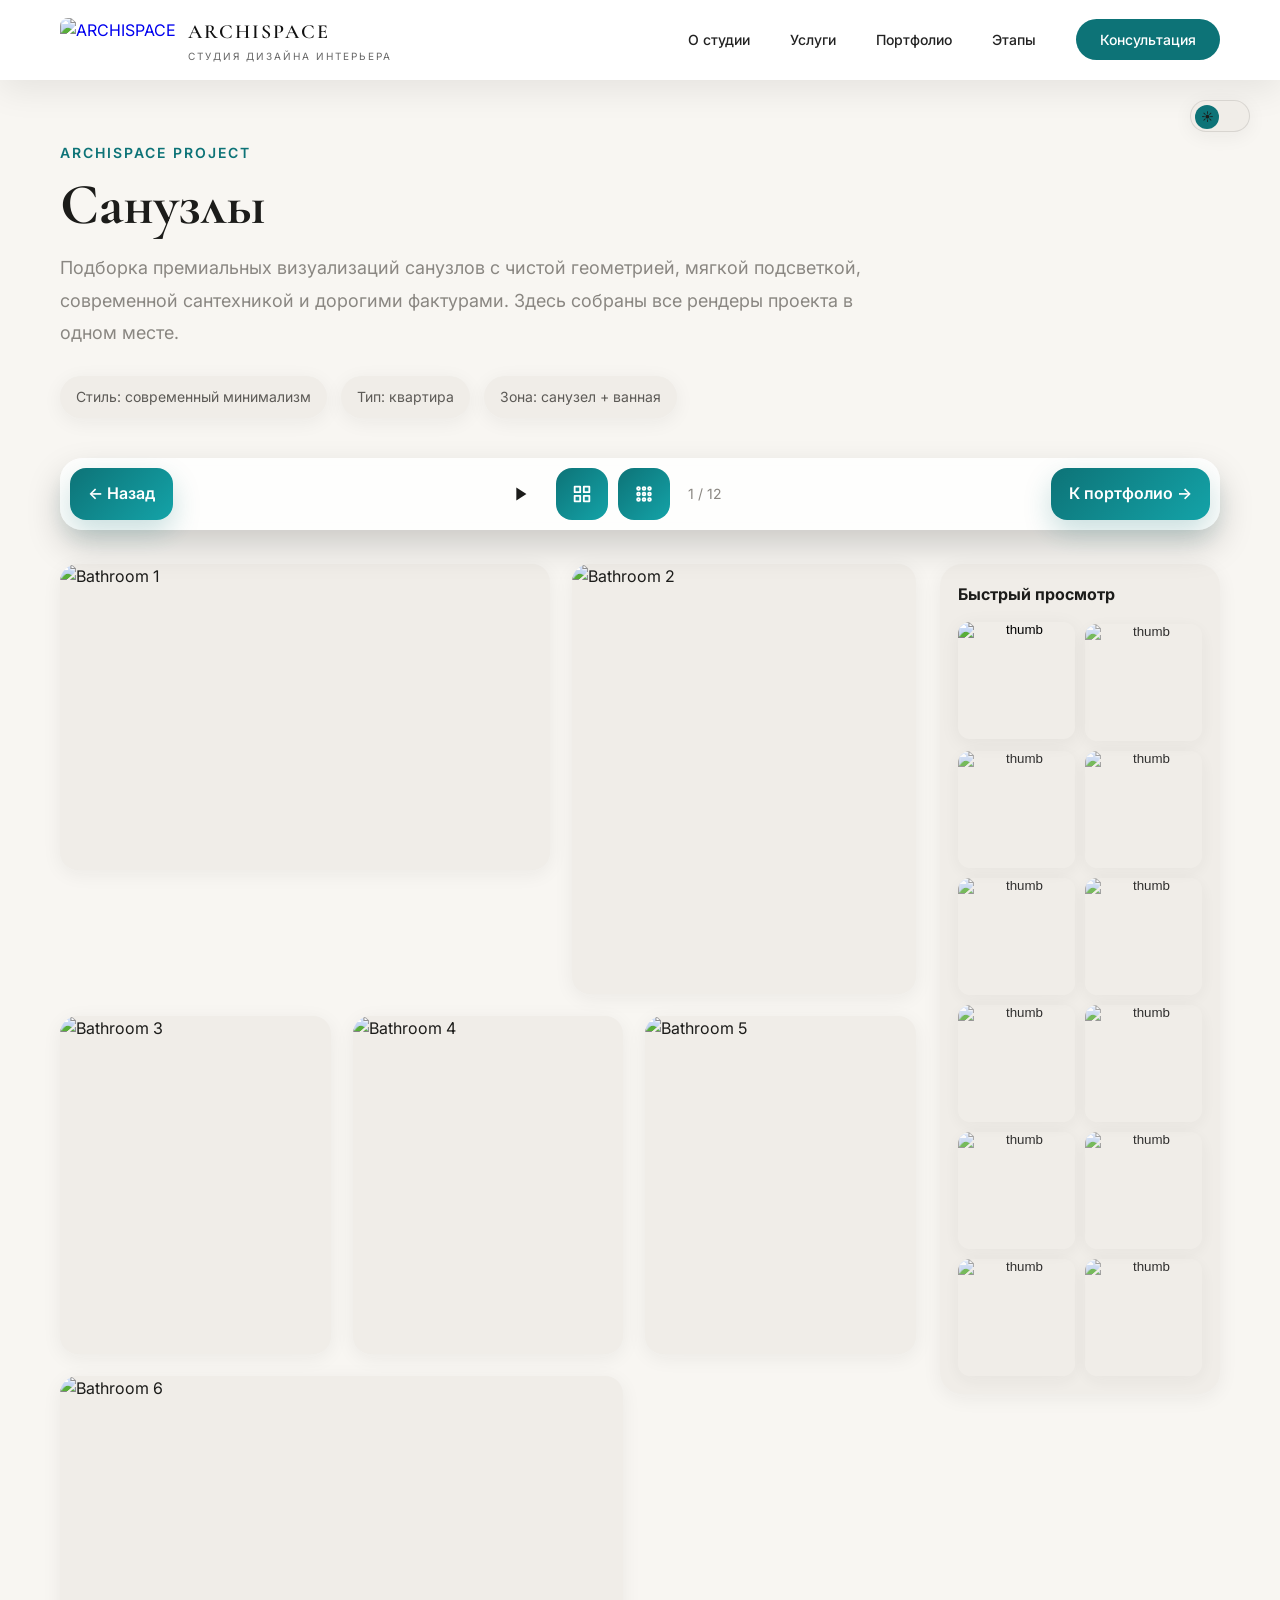
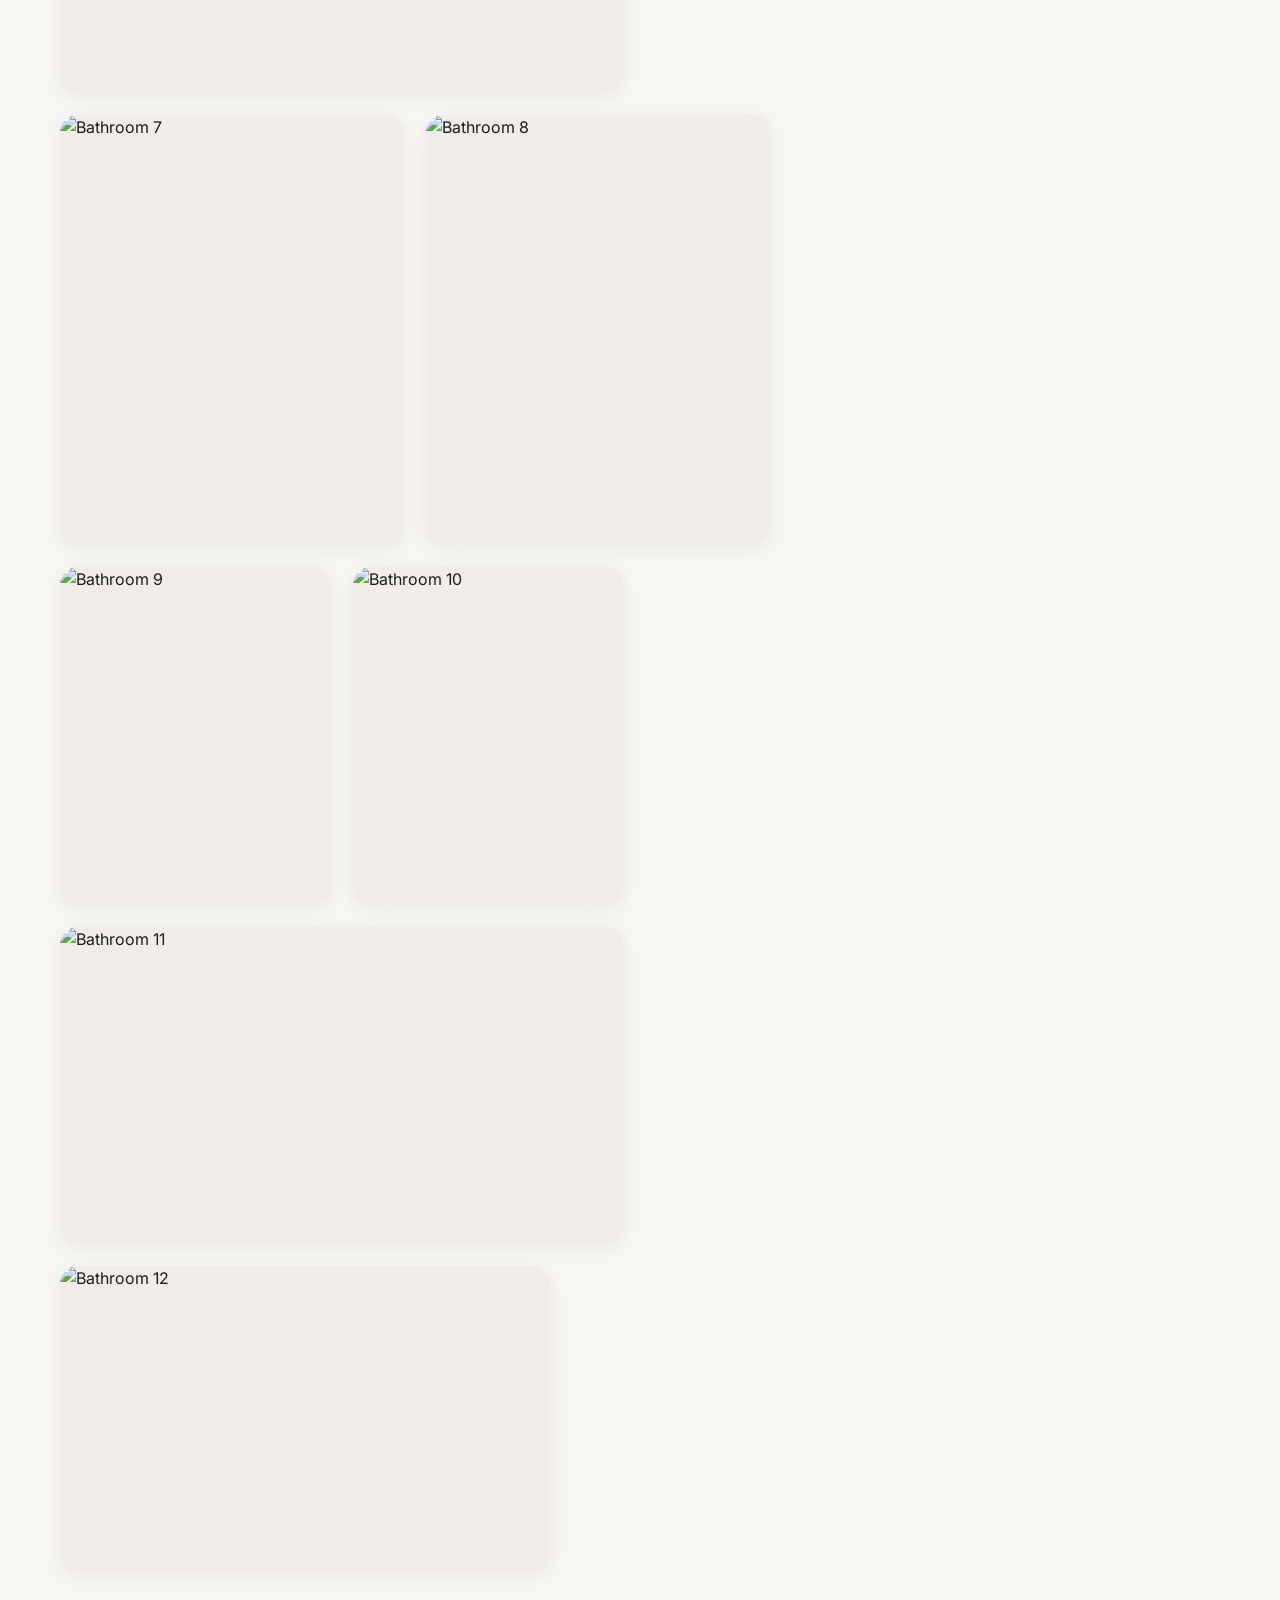
==== portfolio-bathroom.html @ d870454e "Add files via upload" ====
<!DOCTYPE html>
<html lang="ru">
<head>
    <meta charset="UTF-8">
    <meta name="viewport" content="width=device-width, initial-scale=1.0">
    <title>Санузлы | ARCHISPACE</title>
    <link rel="preconnect" href="https://fonts.googleapis.com">
    <link rel="preconnect" href="https://fonts.gstatic.com" crossorigin>
    <link href="https://fonts.googleapis.com/css2?family=Inter:wght@300;400;500;600;700&family=Cormorant+Garamond:wght@400;500;600;700&display=swap" rel="stylesheet">
    <link rel="stylesheet" href="styles.css">
    <style>
        .project-page {
            padding: 140px 60px 80px;
            background: var(--color-bg-primary);
            min-height: 100vh;
        }

        .project-header {
            max-width: 1280px;
            margin: 0 auto 40px;
        }

        .project-topbar {
            position: sticky;
            top: 86px;
            z-index: 50;
            max-width: 1280px;
            margin: 0 auto 34px;
            padding: 10px;
            border-radius: 22px;
            display: flex;
            justify-content: space-between;
            align-items: center;
            gap: 14px;
            background: rgba(20, 20, 19, 0.72);
            backdrop-filter: blur(16px);
            -webkit-backdrop-filter: blur(16px);
            box-shadow: 0 16px 34px rgba(0,0,0,0.18);
        }

        body:not([data-theme="dark"]) .project-topbar {
            background: rgba(255,255,255,0.82);
        }

        .project-controls,
        .project-nav-actions {
            display: flex;
            align-items: center;
            gap: 10px;
            flex-wrap: wrap;
        }

        .project-control-btn,
        .project-back,
        .project-next-link {
            width: 52px;
            height: 52px;
            border: none;
            border-radius: 16px;
            display: inline-flex;
            align-items: center;
            justify-content: center;
            text-decoration: none;
            cursor: pointer;
            background: transparent;
            color: var(--color-text-primary);
            transition: 0.25s ease;
        }

        .project-back,
        .project-next-link {
            width: auto;
            padding: 0 18px;
            gap: 10px;
            font-weight: 600;
            background: linear-gradient(135deg, #0d7377, #14a3a8);
            color: #fff;
            box-shadow: 0 12px 28px rgba(13, 115, 119, 0.22);
        }

        .project-control-btn:hover,
        .project-back:hover,
        .project-next-link:hover {
            transform: translateY(-2px);
        }

        .project-control-btn.active {
            background: linear-gradient(135deg, #0d7377, #14a3a8);
            color: #fff;
        }

        .project-control-btn svg {
            width: 22px;
            height: 22px;
            stroke: currentColor;
            fill: none;
            stroke-width: 2;
            stroke-linecap: round;
            stroke-linejoin: round;
        }

        .project-label {
            display: inline-block;
            font-size: 14px;
            text-transform: uppercase;
            letter-spacing: 2px;
            color: var(--color-accent);
            margin-bottom: 12px;
            font-weight: 600;
        }

        .project-title {
            font-family: 'Cormorant Garamond', serif;
            font-size: 58px;
            line-height: 1;
            margin-bottom: 18px;
            color: var(--color-text-primary);
        }

        .project-subtitle {
            max-width: 820px;
            font-size: 18px;
            line-height: 1.8;
            color: var(--color-text-muted);
            margin-bottom: 26px;
        }

        .project-meta {
            display: flex;
            flex-wrap: wrap;
            gap: 14px;
        }

        .project-meta-item {
            padding: 10px 16px;
            border-radius: 999px;
            background: var(--color-bg-secondary);
            color: var(--color-text-secondary);
            font-size: 14px;
            box-shadow: var(--shadow-soft);
        }

        .project-gallery-wrap {
            max-width: 1280px;
            margin: 0 auto;
            display: grid;
            grid-template-columns: 1fr 280px;
            gap: 24px;
            align-items: start;
        }

        .project-gallery-panel {
            min-width: 0;
        }

        .project-gallery {
            display: grid;
            grid-template-columns: repeat(12, 1fr);
            gap: 22px;
        }

        .project-gallery.compact {
            grid-template-columns: repeat(2, 1fr);
        }

        .project-gallery.compact .project-gallery-item {
            grid-column: span 1 !important;
            aspect-ratio: 4 / 3 !important;
        }

        .project-gallery-item {
            border-radius: 18px;
            overflow: hidden;
            background: var(--color-bg-secondary);
            box-shadow: var(--shadow-soft);
            cursor: pointer;
            position: relative;
        }

        .project-gallery-item img {
            width: 100%;
            height: 100%;
            display: block;
            object-fit: cover;
            transition: transform 0.45s ease;
        }

        .project-gallery-item:hover img {
            transform: scale(1.04);
        }

        .project-gallery-item.large {
            grid-column: span 7;
            aspect-ratio: 16 / 10;
        }

        .project-gallery-item.medium {
            grid-column: span 5;
            aspect-ratio: 4 / 5;
        }

        .project-gallery-item.small {
            grid-column: span 4;
            aspect-ratio: 4 / 5;
        }

        .project-gallery-item.wide {
            grid-column: span 8;
            aspect-ratio: 16 / 9;
        }

        .project-sidebar {
            position: sticky;
            top: 160px;
            border-radius: 22px;
            background: var(--color-bg-secondary);
            box-shadow: var(--shadow-soft);
            padding: 18px;
        }

        .project-sidebar.hidden {
            display: none;
        }

        .project-sidebar h3 {
            font-size: 16px;
            margin-bottom: 16px;
            color: var(--color-text-primary);
        }

        .thumbs-grid {
            display: grid;
            grid-template-columns: repeat(2, 1fr);
            gap: 10px;
        }

        .thumb-btn {
            border: none;
            padding: 0;
            background: none;
            border-radius: 12px;
            overflow: hidden;
            cursor: pointer;
            opacity: 0.8;
            transition: 0.25s ease;
            box-shadow: var(--shadow-soft);
        }

        .thumb-btn img {
            width: 100%;
            aspect-ratio: 1 / 1;
            object-fit: cover;
            display: block;
        }

        .thumb-btn.active,
        .thumb-btn:hover {
            opacity: 1;
            transform: translateY(-2px);
        }

        .project-counter {
            font-size: 14px;
            color: var(--color-text-muted);
            white-space: nowrap;
            padding: 0 8px;
        }

        .lightbox {
            position: fixed;
            inset: 0;
            background: rgba(8, 8, 10, 0.96);
            z-index: 99999;
            display: none;
            align-items: center;
            justify-content: center;
            padding: 24px;
        }

        .lightbox.active {
            display: flex;
        }

        .lightbox-content {
            max-width: min(92vw, 1300px);
            max-height: 82vh;
            display: flex;
            align-items: center;
            justify-content: center;
        }

        .lightbox-content img {
            max-width: 100%;
            max-height: 82vh;
            object-fit: contain;
            border-radius: 16px;
            display: block;
        }

        .lightbox-close,
        .lightbox-nav {
            position: absolute;
            border: none;
            border-radius: 50%;
            background: rgba(255,255,255,0.12);
            color: #fff;
            cursor: pointer;
            display: flex;
            align-items: center;
            justify-content: center;
            transition: 0.25s ease;
        }

        .lightbox-close {
            top: 20px;
            right: 20px;
            width: 52px;
            height: 52px;
            font-size: 28px;
        }

        .lightbox-nav {
            top: 50%;
            transform: translateY(-50%);
            width: 56px;
            height: 56px;
            font-size: 22px;
        }

        .lightbox-prev {
            left: 20px;
        }

        .lightbox-next {
            right: 20px;
        }

        .lightbox-counter {
            position: absolute;
            top: 20px;
            left: 20px;
            padding: 8px 16px;
            border-radius: 999px;
            background: rgba(255,255,255,0.12);
            color: #fff;
            font-size: 14px;
        }

        @media (max-width: 1100px) {
            .project-gallery-wrap {
                grid-template-columns: 1fr;
            }

            .project-sidebar {
                position: static;
            }
        }

        @media (max-width: 992px) {
            .project-page {
                padding: 120px 30px 70px;
            }

            .project-title {
                font-size: 44px;
            }

            .project-gallery {
                grid-template-columns: repeat(2, 1fr);
            }

            .project-gallery-item.large,
            .project-gallery-item.medium,
            .project-gallery-item.small,
            .project-gallery-item.wide {
                grid-column: span 1;
                aspect-ratio: 4 / 3;
            }

            .project-topbar {
                top: 76px;
                flex-direction: column;
                align-items: stretch;
            }

            .project-controls,
            .project-nav-actions {
                justify-content: center;
            }
        }

        @media (max-width: 768px) {
            .project-page {
                padding: 110px 20px 60px;
            }

            .project-title {
                font-size: 34px;
            }

            .project-subtitle {
                font-size: 15px;
            }

            .project-gallery,
            .project-gallery.compact {
                grid-template-columns: 1fr;
            }

            .project-gallery-item.large,
            .project-gallery-item.medium,
            .project-gallery-item.small,
            .project-gallery-item.wide,
            .project-gallery.compact .project-gallery-item {
                grid-column: span 1 !important;
                aspect-ratio: 4 / 3 !important;
            }

            .project-back,
            .project-next-link {
                width: 100%;
                justify-content: center;
            }

            .project-control-btn {
                width: 48px;
                height: 48px;
                border-radius: 14px;
            }

            .thumbs-grid {
                grid-template-columns: repeat(3, 1fr);
            }

            .lightbox-close {
                width: 44px;
                height: 44px;
                font-size: 24px;
            }

            .lightbox-nav {
                width: 44px;
                height: 44px;
                font-size: 18px;
            }
        }
    </style>
</head>
<body>
    <div class="theme-toggle" id="themeToggle">
        <div class="theme-toggle-track">
            <div class="theme-toggle-thumb">
                <span class="theme-icon light">☀️</span>
                <span class="theme-icon dark">🌙</span>
            </div>
        </div>
    </div>

    <nav class="navbar scrolled" id="navbar">
        <a href="index.html" class="logo">
            <img src="images/logo.png" alt="ARCHISPACE">
            <div class="logo-text">
                <span class="logo-title">ARCHISPACE</span>
                <span class="logo-subtitle">Студия дизайна интерьера</span>
            </div>
        </a>

        <ul class="nav-links">
            <li><a href="index.html#about">О студии</a></li>
            <li><a href="index.html#services">Услуги</a></li>
            <li><a href="index.html#portfolio">Портфолио</a></li>
            <li><a href="index.html#process">Этапы</a></li>
            <li><a href="index.html#contact" class="nav-cta">Консультация</a></li>
        </ul>
    </nav>

    <main class="project-page">
        <div class="project-header">
            <span class="project-label">ARCHISPACE PROJECT</span>
            <h1 class="project-title">Санузлы</h1>
            <p class="project-subtitle">
                Подборка премиальных визуализаций санузлов с чистой геометрией, мягкой подсветкой,
                современной сантехникой и дорогими фактурами. Здесь собраны все рендеры проекта в одном месте.
            </p>

            <div class="project-meta">
                <div class="project-meta-item">Стиль: современный минимализм</div>
                <div class="project-meta-item">Тип: квартира</div>
                <div class="project-meta-item">Зона: санузел + ванная</div>
            </div>
        </div>

        <div class="project-topbar">
            <div class="project-nav-actions">
                <a href="index.html#portfolio" class="project-back">← Назад</a>
            </div>

            <div class="project-controls">
                <button class="project-control-btn" id="autoplayBtn" aria-label="Автопрокрутка">
                    <svg viewBox="0 0 24 24">
                        <polygon points="8,5 19,12 8,19 8,5" fill="currentColor" stroke="none"></polygon>
                    </svg>
                </button>

                <button class="project-control-btn active" id="layoutBtn" aria-label="Сменить вид">
                    <svg viewBox="0 0 24 24">
                        <rect x="4" y="4" width="6" height="6"></rect>
                        <rect x="14" y="4" width="6" height="6"></rect>
                        <rect x="4" y="14" width="6" height="6"></rect>
                        <rect x="14" y="14" width="6" height="6"></rect>
                    </svg>
                </button>

                <button class="project-control-btn active" id="thumbsBtn" aria-label="Показать миниатюры">
                    <svg viewBox="0 0 24 24">
                        <circle cx="6" cy="6" r="1.5"></circle>
                        <circle cx="12" cy="6" r="1.5"></circle>
                        <circle cx="18" cy="6" r="1.5"></circle>
                        <circle cx="6" cy="12" r="1.5"></circle>
                        <circle cx="12" cy="12" r="1.5"></circle>
                        <circle cx="18" cy="12" r="1.5"></circle>
                        <circle cx="6" cy="18" r="1.5"></circle>
                        <circle cx="12" cy="18" r="1.5"></circle>
                        <circle cx="18" cy="18" r="1.5"></circle>
                    </svg>
                </button>

                <div class="project-counter" id="projectCounter">1 / 12</div>
            </div>

            <div class="project-nav-actions">
                <a href="index.html#portfolio" class="project-next-link">К портфолио →</a>
            </div>
        </div>

        <div class="project-gallery-wrap">
            <div class="project-gallery-panel">
                <div class="project-gallery" id="projectGallery">
                    <div class="project-gallery-item large"><img src="portfolio/bathroom/duw01.jpg" alt="Bathroom 1"></div>
                    <div class="project-gallery-item medium"><img src="portfolio/bathroom/duw02.jpg" alt="Bathroom 2"></div>
                    <div class="project-gallery-item small"><img src="portfolio/bathroom/duw03.jpg" alt="Bathroom 3"></div>
                    <div class="project-gallery-item small"><img src="portfolio/bathroom/duw04.jpg" alt="Bathroom 4"></div>
                    <div class="project-gallery-item small"><img src="portfolio/bathroom/duw05.jpg" alt="Bathroom 5"></div>
                    <div class="project-gallery-item wide"><img src="portfolio/bathroom/duw06.jpg" alt="Bathroom 6"></div>
                    <div class="project-gallery-item medium"><img src="portfolio/bathroom/vanna01.jpg" alt="Bathroom 7"></div>
                    <div class="project-gallery-item medium"><img src="portfolio/bathroom/vanna02.jpg" alt="Bathroom 8"></div>
                    <div class="project-gallery-item small"><img src="portfolio/bathroom/vanna03.jpg" alt="Bathroom 9"></div>
                    <div class="project-gallery-item small"><img src="portfolio/bathroom/vanna04.jpg" alt="Bathroom 10"></div>
                    <div class="project-gallery-item wide"><img src="portfolio/bathroom/vanna05.jpg" alt="Bathroom 11"></div>
                    <div class="project-gallery-item large"><img src="portfolio/bathroom/vanna06.jpg" alt="Bathroom 12"></div>
                </div>
            </div>

            <aside class="project-sidebar" id="projectSidebar">
                <h3>Быстрый просмотр</h3>
                <div class="thumbs-grid" id="thumbsGrid"></div>
            </aside>
        </div>
    </main>

    <div class="lightbox" id="lightbox">
        <button class="lightbox-close" id="lightboxClose">&times;</button>
        <button class="lightbox-nav lightbox-prev" id="lightboxPrev">&#10094;</button>
        <div class="lightbox-content">
            <img id="lightboxImage" src="" alt="Preview">
        </div>
        <button class="lightbox-nav lightbox-next" id="lightboxNext">&#10095;</button>
        <div class="lightbox-counter">
            <span id="currentSlide">1</span> / <span id="totalSlides">1</span>
        </div>
    </div>

    <script>
        const body = document.body;
        const themeToggle = document.getElementById('themeToggle');
        let currentTheme = localStorage.getItem('theme') || 'light';

        function initTheme() {
            if (currentTheme === 'dark') {
                body.setAttribute('data-theme', 'dark');
                themeToggle?.classList.add('active');
            } else {
                body.removeAttribute('data-theme');
                themeToggle?.classList.remove('active');
            }
        }

        if (themeToggle) {
            themeToggle.addEventListener('click', () => {
                currentTheme = currentTheme === 'light' ? 'dark' : 'light';
                localStorage.setItem('theme', currentTheme);
                initTheme();
            });
        }

        initTheme();

        const gallery = document.getElementById('projectGallery');
        const sidebar = document.getElementById('projectSidebar');
        const thumbsGrid = document.getElementById('thumbsGrid');
        const galleryImages = [...document.querySelectorAll('.project-gallery-item img')];

        const lightbox = document.getElementById('lightbox');
        const lightboxImage = document.getElementById('lightboxImage');
        const lightboxClose = document.getElementById('lightboxClose');
        const lightboxPrev = document.getElementById('lightboxPrev');
        const lightboxNext = document.getElementById('lightboxNext');
        const currentSlideEl = document.getElementById('currentSlide');
        const totalSlidesEl = document.getElementById('totalSlides');
        const projectCounter = document.getElementById('projectCounter');

        const autoplayBtn = document.getElementById('autoplayBtn');
        const layoutBtn = document.getElementById('layoutBtn');
        const thumbsBtn = document.getElementById('thumbsBtn');

        let currentIndex = 0;
        let autoplayInterval = null;
        let compactMode = false;
        let thumbsVisible = true;

        function updateCounter() {
            projectCounter.textContent = `${currentIndex + 1} / ${galleryImages.length}`;
        }

        function renderThumbs() {
            thumbsGrid.innerHTML = galleryImages.map((img, index) => `
                <button class="thumb-btn ${index === currentIndex ? 'active' : ''}" data-index="${index}">
                    <img src="${img.src}" alt="thumb">
                </button>
            `).join('');

            thumbsGrid.querySelectorAll('.thumb-btn').forEach(btn => {
                btn.addEventListener('click', () => {
                    const index = Number(btn.dataset.index);
                    currentIndex = index;
                    openLightbox(currentIndex);
                    renderThumbs();
                    updateCounter();
                });
            });
        }

        function openLightbox(index) {
            currentIndex = index;
            lightboxImage.src = galleryImages[currentIndex].src;
            currentSlideEl.textContent = currentIndex + 1;
            totalSlidesEl.textContent = galleryImages.length;
            updateCounter();
            lightbox.classList.add('active');
            document.body.style.overflow = 'hidden';
            renderThumbs();
        }

        function closeLightbox() {
            lightbox.classList.remove('active');
            document.body.style.overflow = '';
        }

        function nextImage() {
            currentIndex = (currentIndex + 1) % galleryImages.length;
            openLightbox(currentIndex);
        }

        function prevImage() {
            currentIndex = (currentIndex - 1 + galleryImages.length) % galleryImages.length;
            openLightbox(currentIndex);
        }

        function toggleAutoplay() {
            if (autoplayInterval) {
                clearInterval(autoplayInterval);
                autoplayInterval = null;
                autoplayBtn.classList.remove('active');
                return;
            }

            autoplayBtn.classList.add('active');
            autoplayInterval = setInterval(() => {
                nextImage();
            }, 2200);
        }

        function toggleLayout() {
            compactMode = !compactMode;
            gallery.classList.toggle('compact', compactMode);
            layoutBtn.classList.toggle('active', !compactMode);
        }

        function toggleThumbs() {
            thumbsVisible = !thumbsVisible;
            sidebar.classList.toggle('hidden', !thumbsVisible);
            thumbsBtn.classList.toggle('active', thumbsVisible);
        }

        galleryImages.forEach((img, index) => {
            img.addEventListener('click', () => {
                openLightbox(index);
            });
        });

        autoplayBtn.addEventListener('click', toggleAutoplay);
        layoutBtn.addEventListener('click', toggleLayout);
        thumbsBtn.addEventListener('click', toggleThumbs);

        lightboxClose.addEventListener('click', closeLightbox);
        lightboxNext.addEventListener('click', nextImage);
        lightboxPrev.addEventListener('click', prevImage);

        lightbox.addEventListener('click', (e) => {
            if (e.target === lightbox) closeLightbox();
        });

        document.addEventListener('keydown', (e) => {
            if (!lightbox.classList.contains('active')) return;
            if (e.key === 'Escape') closeLightbox();
            if (e.key === 'ArrowRight') nextImage();
            if (e.key === 'ArrowLeft') prevImage();
        });

        updateCounter();
        renderThumbs();
    </script>
</body>
</html>
---- styles.css ----
:root {
    --color-bg-primary: #f8f6f2;
    --color-bg-secondary: #f0ede8;
    --color-bg-dark: #1c1c1a;
    --color-text-primary: #1c1c1a;
    --color-text-secondary: #5c5a56;
    --color-text-muted: #8a8782;
    --color-text-light: #faf9f7;
    --color-accent: #0d7377;
    --color-accent-dark: #0a5c5f;
    --color-accent-light: rgba(13, 115, 119, 0.08);
    --color-gold: #c9a96e;
    --color-gold-light: rgba(201, 169, 110, 0.15);
    --shadow-soft: 0 4px 20px rgba(28, 28, 26, 0.06);
    --shadow-medium: 0 8px 30px rgba(28, 28, 26, 0.10);
    --shadow-strong: 0 20px 50px rgba(28, 28, 26, 0.18);
    --transition-base: all 0.3s cubic-bezier(0.4, 0, 0.2, 1);
}

[data-theme="dark"] {
    --color-bg-primary: #141413;
    --color-bg-secondary: #1c1c1a;
    --color-bg-dark: #0a0a09;
    --color-text-primary: #f5f3ef;
    --color-text-secondary: #a8a59e;
    --color-text-muted: #6b6964;
    --color-text-light: #faf9f7;
    --color-accent: #14a3a8;
    --color-accent-dark: #0d8a8f;
    --color-accent-light: rgba(20, 163, 168, 0.12);
    --color-gold: #d4b87a;
    --color-gold-light: rgba(212, 184, 122, 0.12);
}

* {
    margin: 0;
    padding: 0;
    box-sizing: border-box;
}

html {
    scroll-behavior: smooth;
}

body {
    font-family: 'Inter', sans-serif;
    background: var(--color-bg-primary);
    color: var(--color-text-primary);
    line-height: 1.6;
    overflow-x: hidden;
}

.theme-toggle {
    position: fixed;
    top: 100px;
    right: 30px;
    z-index: 1000;
    cursor: pointer;
}

.theme-toggle-track {
    width: 60px;
    height: 32px;
    background: var(--color-bg-secondary);
    border-radius: 16px;
    padding: 4px;
    box-shadow: var(--shadow-soft);
    border: 1px solid rgba(0, 0, 0, 0.1);
}

.theme-toggle-thumb {
    width: 24px;
    height: 24px;
    background: var(--color-accent);
    border-radius: 50%;
    display: flex;
    align-items: center;
    justify-content: center;
    transition: transform 0.3s ease;
    position: relative;
}

.theme-toggle.active .theme-toggle-thumb {
    transform: translateX(28px);
}

.theme-icon {
    position: absolute;
    font-size: 12px;
    transition: opacity 0.3s ease;
}

.theme-icon.light {
    opacity: 1;
}

.theme-icon.dark {
    opacity: 0;
}

[data-theme="dark"] .theme-icon.light {
    opacity: 0;
}

[data-theme="dark"] .theme-icon.dark {
    opacity: 1;
}

.lang-switcher {
    position: fixed;
    top: 140px;
    right: 30px;
    z-index: 1000;
    display: flex;
    gap: 8px;
    background: var(--color-bg-secondary);
    padding: 4px;
    border-radius: 20px;
    box-shadow: var(--shadow-soft);
}

.lang-btn {
    padding: 6px 12px;
    border: none;
    background: transparent;
    color: var(--color-text-secondary);
    font-size: 12px;
    font-weight: 600;
    cursor: pointer;
    border-radius: 16px;
    transition: var(--transition-base);
}

.lang-btn.active {
    background: var(--color-accent);
    color: var(--color-text-light);
}

.navbar {
    position: fixed;
    top: 0;
    left: 0;
    right: 0;
    display: flex;
    justify-content: space-between;
    align-items: center;
    padding: 22px 60px;
    z-index: 999;
    background: rgba(0, 0, 0, 0.25);
    backdrop-filter: blur(12px);
    -webkit-backdrop-filter: blur(12px);
    transition: all 0.35s ease;
}

.nav-links a {
    color: rgba(255, 255, 255, 0.85);
}

.nav-links a:hover {
    color: white;
}

.logo-title {
    color: white;
}

.logo-subtitle {
    color: rgba(255, 255, 255, 0.65);
}

.navbar.scrolled {
    background: rgba(255, 255, 255, 0.97);
    backdrop-filter: blur(18px);
    box-shadow: 0 10px 35px rgba(0, 0, 0, 0.08);
    padding: 16px 60px;
}

.navbar.scrolled .nav-links a {
    color: #222;
}

.navbar.scrolled .nav-links a:hover {
    color: black;
}

.navbar.scrolled .logo-title {
    color: #111;
}

.navbar.scrolled .logo-subtitle {
    color: #666;
}

[data-theme="dark"] .navbar.scrolled {
    background: rgba(15, 15, 16, 0.95);
}

.logo {
    display: flex;
    align-items: center;
    gap: 12px;
    text-decoration: none;
}

.logo img {
    height: 45px;
    width: auto;
    object-fit: contain;
    border-radius: 8px;
}

.logo-text {
    display: flex;
    flex-direction: column;
}

.logo-title {
    font-family: 'Cormorant Garamond', serif;
    font-size: 20px;
    font-weight: 600;
    color: var(--color-text-primary);
    letter-spacing: 2px;
}

.logo-subtitle {
    font-size: 10px;
    color: var(--color-text-muted);
    text-transform: uppercase;
    letter-spacing: 2px;
}

.nav-links {
    display: flex;
    align-items: center;
    gap: 40px;
    list-style: none;
}

.nav-links a {
    text-decoration: none;
    color: var(--color-text-secondary);
    font-size: 14px;
    font-weight: 500;
    transition: var(--transition-base);
    position: relative;
}

.nav-links a::after {
    content: '';
    position: absolute;
    bottom: -5px;
    left: 0;
    width: 0;
    height: 2px;
    background: var(--color-accent);
    transition: width 0.3s ease;
}

.nav-links a:hover {
    color: var(--color-text-primary);
}

.nav-links a:hover::after {
    width: 100%;
}

.nav-cta {
    background: var(--color-accent);
    color: var(--color-text-light) !important;
    padding: 12px 24px;
    border-radius: 30px;
    transition: var(--transition-base);
}

.nav-cta:hover {
    background: var(--color-accent-dark);
    transform: translateY(-2px);
}

.nav-cta::after {
    display: none !important;
}

.mobile-menu-btn {
    display: none;
    flex-direction: column;
    gap: 6px;
    cursor: pointer;
    padding: 10px;
}

.mobile-menu-btn span {
    width: 25px;
    height: 2px;
    background: var(--color-text-primary);
    transition: var(--transition-base);
}

.hero {
    position: relative;
    min-height: 100vh;
    overflow: hidden;
}

.hero-bg {
    position: absolute;
    inset: 0;
    z-index: 1;
    overflow: hidden;
}

.hero-bg img,
.hero-bg video {
    width: 100%;
    height: 100%;
    object-fit: cover;
    transform: scale(1.08);
    will-change: transform;
    transition: transform 0.25s ease-out;
    display: block;
}

.hero-overlay {
    position: absolute;
    inset: 0;
    z-index: 2;
    background: linear-gradient(to right, rgba(10, 10, 10, 0.48) 0%, rgba(10, 10, 10, 0.20) 45%, rgba(10, 10, 10, 0.12) 100%), linear-gradient(to bottom, rgba(0, 0, 0, 0.28) 0%, rgba(0, 0, 0, 0.34) 100%);
}

.hero-container {
    position: relative;
    z-index: 3;
    min-height: 100vh;
    display: flex;
    align-items: center;
    padding: 140px 60px 80px;
}

.hero-content {
    max-width: 920px;
    opacity: 0;
    transform: translateY(50px);
    animation: heroFadeUp 1.1s ease forwards;
    animation-delay: 0.15s;
}

.hero-label {
    display: inline-flex;
    align-items: center;
    padding: 14px 22px;
    margin-bottom: 28px;
    border: 1px solid rgba(13, 115, 119, 0.75);
    border-radius: 14px;
    background: rgba(255, 255, 255, 0.05);
    backdrop-filter: blur(6px);
    -webkit-backdrop-filter: blur(6px);
    color: #ffffff;
    font-size: 14px;
    letter-spacing: 2px;
    text-transform: uppercase;
}

.hero h1 {
    margin: 0 0 24px;
    max-width: 980px;
    color: #f6f1e8;
    font-size: clamp(52px, 7vw, 100px);
    line-height: 0.95;
    letter-spacing: -1.5px;
    text-shadow: 0 8px 30px rgba(0, 0, 0, 0.22);
}

.hero h1 span {
    display: inline-block;
    color: var(--color-gold);
}

.hero-description {
    max-width: 700px;
    margin-bottom: 34px;
    color: rgba(255, 255, 255, 0.86);
    font-size: clamp(16px, 1.8vw, 22px);
    line-height: 1.7;
    text-shadow: 0 3px 18px rgba(0, 0, 0, 0.18);
}

.hero-buttons {
    display: flex;
    flex-wrap: wrap;
    gap: 16px;
    margin-bottom: 48px;
}

.btn {
    display: inline-flex;
    align-items: center;
    gap: 10px;
    padding: 16px 32px;
    text-decoration: none;
    font-size: 14px;
    font-weight: 600;
    border-radius: 30px;
    transition: var(--transition-base);
    cursor: pointer;
    border: none;
}

.btn-primary {
    background: var(--color-accent);
    color: var(--color-text-light);
}

.btn-primary:hover {
    background: var(--color-accent-dark);
    transform: translateY(-3px);
    box-shadow: 0 10px 30px rgba(13, 115, 119, 0.35);
}

.btn-secondary {
    background: transparent;
    color: var(--color-text-light);
    border: 1px solid rgba(255, 255, 255, 0.3);
}

.btn-secondary:hover {
    background: rgba(255, 255, 255, 0.1);
    border-color: var(--color-accent);
    color: var(--color-accent);
}

.hero-stats {
    display: flex;
    flex-wrap: wrap;
    gap: 20px;
}

.hero-stats .stat-item {
    min-width: 160px;
    padding: 20px 24px;
    border: 1px solid rgba(255, 255, 255, 0.10);
    border-radius: 18px;
    background: rgba(255, 255, 255, 0.06);
    backdrop-filter: blur(10px);
    -webkit-backdrop-filter: blur(10px);
}

.hero-stats .stat-item h3 {
    margin: 0 0 8px;
    color: var(--color-gold);
    font-size: 30px;
    font-weight: 600;
}

.hero-stats .stat-item p {
    margin: 0;
    color: rgba(255, 255, 255, 0.70);
    font-size: 14px;
    line-height: 1.5;
}

.scroll-indicator {
    position: absolute;
    left: 60px;
    bottom: 34px;
    z-index: 3;
    opacity: 0.85;
}

.scroll-line {
    width: 1px;
    height: 64px;
    background: linear-gradient(to bottom, rgba(13, 115, 119, 0.1), var(--color-accent));
    animation: scrollPulse 1.8s ease-in-out infinite;
}

@keyframes heroFadeUp {
    from {
        opacity: 0;
        transform: translateY(50px);
    }

    to {
        opacity: 1;
        transform: translateY(0);
    }
}

@keyframes scrollPulse {
    0% {
        transform: scaleY(0.65);
        opacity: 0.45;
    }

    50% {
        transform: scaleY(1);
        opacity: 1;
    }

    100% {
        transform: scaleY(0.65);
        opacity: 0.45;
    }
}

section {
    padding: 120px 60px;
}

.section-header {
    text-align: center;
    max-width: 700px;
    margin: 0 auto 80px;
}

.section-label {
    display: inline-block;
    font-size: 40px;
    text-transform: uppercase;
    letter-spacing: 3px;
    color: var(--color-accent);
    margin-bottom: 16px;
    font-weight: 600;
}

.section-title {
    font-family: 'Cormorant Garamond', serif;
    font-size: 52px;
    font-weight: 500;
    margin-bottom: 20px;
    color: var(--color-text-primary);
}

.section-subtitle {
    font-size: 18px;
    color: var(--color-text-muted);
    line-height: 1.7;
}

.section-title.light,
.section-subtitle.light {
    color: var(--color-text-light);
}

.services {
    background: var(--color-bg-primary);
}

.services-grid {
    display: grid;
    grid-template-columns: repeat(2, 1fr);
    gap: 30px;
    max-width: 1200px;
    margin: 0 auto;
}

.service-card {
    background: var(--color-bg-secondary);
    border-radius: 20px;
    overflow: hidden;
    transition: var(--transition-base);
    border: 1px solid rgba(0, 0, 0, 0.05);
}

.service-card:hover {
    transform: translateY(-10px);
    box-shadow: var(--shadow-medium);
}

.service-image {
    width: 100%;
    height: auto;
    overflow: visible;
}

.service-image img {
    width: 100%;
    height: auto;
    object-fit: contain;
    transition: transform 0.6s ease;
}

.service-card:hover .service-image img {
    transform: scale(1.1);
}

.service-content {
    padding: 40px;
    display: flex;
    flex-direction: column;
    justify-content: flex-start;
}

.service-number {
    font-family: 'Cormorant Garamond', serif;
    font-size: 28px;
    font-weight: 600;
    color: var(--color-accent);
    margin-bottom: 16px;
    letter-spacing: 2px;
}

.service-content h3 {
    font-family: 'Cormorant Garamond', serif;
    font-size: 28px;
    margin-bottom: 16px;
    color: var(--color-text-primary);
    font-weight: 500;
}

.service-content p {
    color: var(--color-text-muted);
    line-height: 1.7;
    margin-bottom: 20px;
}

.service-list {
    list-style: none;
    display: grid;
    grid-template-columns: 1fr 1fr;
    gap: 10px;
}

.service-list li {
    font-size: 13px;
    color: var(--color-text-secondary);
    position: relative;
    padding-left: 16px;
}

.service-list li::before {
    content: '—';
    position: absolute;
    left: 0;
    color: var(--color-accent);
}

.portfolio {
    background: var(--color-bg-secondary);
}

.portfolio-filter {
    display: flex;
    justify-content: center;
    align-items: center;
    gap: 12px;
    margin: 0 auto 56px;
    flex-wrap: wrap;
    max-width: 1100px;
    padding: 14px;
    border-radius: 28px;
    background: rgba(255, 255, 255, 0.55);
    backdrop-filter: blur(14px);
    -webkit-backdrop-filter: blur(14px);
    box-shadow: 0 16px 40px rgba(28, 28, 26, 0.08);
    border: 1px solid rgba(13, 115, 119, 0.08);
}

.filter-btn {
    position: relative;
    padding: 14px 22px;
    border: 1px solid transparent;
    background: transparent !important;
    color: var(--color-text-secondary) !important;
    font-size: 14px;
    line-height: 1;
    cursor: pointer;
    border-radius: 999px;
    transition: all 0.28s ease;
    font-weight: 600;
    letter-spacing: 0.2px;
    min-height: 48px;
    overflow: hidden;
}

.filter-btn::before {
    content: "";
    position: absolute;
    inset: 0;
    border-radius: inherit;
    background: linear-gradient(135deg, rgba(13, 115, 119, 0.12), rgba(201, 169, 110, 0.14));
    opacity: 0;
    transition: opacity 0.28s ease;
    z-index: 0;
}

.filter-btn span,
.filter-btn {
    position: relative;
    z-index: 1;
}

.filter-btn:hover {
    transform: translateY(-2px);
    color: var(--color-text-primary) !important;
    border-color: rgba(13, 115, 119, 0.14);
}

.filter-btn:hover::before {
    opacity: 1;
}

.filter-btn.active {
    background: linear-gradient(135deg, #0d7377, #14a3a8) !important;
    color: #ffffff !important;
    border-color: transparent !important;
    box-shadow: 0 12px 26px rgba(13, 115, 119, 0.28);
    transform: translateY(-1px);
}

.filter-btn.active::before {
    opacity: 0;
}

[data-theme="dark"] .portfolio-filter {
    background: rgba(28, 28, 26, 0.72);
    border: 1px solid rgba(255, 255, 255, 0.08);
    box-shadow: 0 18px 40px rgba(0, 0, 0, 0.32);
}

[data-theme="dark"] .filter-btn {
    color: #d8d4cd !important;
}

[data-theme="dark"] .filter-btn:hover {
    color: #ffffff !important;
    border-color: rgba(20, 163, 168, 0.2);
}

[data-theme="dark"] .filter-btn::before {
    background: linear-gradient(135deg, rgba(20, 163, 168, 0.18), rgba(212, 184, 122, 0.14));
}

.portfolio-grid {
    display: grid;
    grid-template-columns: repeat(3, 1fr);
    gap: 25px;
    max-width: 1400px;
    margin: 0 auto;
}

.portfolio-item {
    position: relative;
    border-radius: 16px;
    overflow: hidden;
    cursor: pointer;
    transition: var(--transition-base);
    aspect-ratio: 4 / 2.7;
    text-decoration: none;
    color: inherit;
    display: block;
}

.portfolio-item img {
    width: 100%;
    height: 100%;
    object-fit: cover;
    transition: transform 0.6s ease;
}

.portfolio-overlay {
    position: absolute;
    inset: 0;
    background: linear-gradient(to top, rgba(0, 0, 0, 0.8) 0%, rgba(0, 0, 0, 0) 60%);
    display: flex;
    flex-direction: column;
    justify-content: flex-end;
    padding: 30px;
    opacity: 0;
    transition: opacity 0.4s ease;
}

.portfolio-item:hover .portfolio-overlay {
    opacity: 1;
}

.portfolio-item:hover img {
    transform: scale(1.1);
}

.portfolio-category {
    font-size: 12px;
    text-transform: uppercase;
    letter-spacing: 2px;
    color: var(--color-gold);
    margin-bottom: 8px;
}

.portfolio-title {
    font-family: 'Cormorant Garamond', serif;
    font-size: 24px;
    color: var(--color-text-light);
    margin-bottom: 8px;
    font-weight: 500;
}

.portfolio-meta {
    font-size: 14px;
    color: rgba(255, 255, 255, 0.7);
    margin-bottom: 16px;
}

.portfolio-btn {
    display: inline-flex;
    align-items: center;
    gap: 8px;
    color: var(--color-text-light);
    font-size: 14px;
    font-weight: 500;
    transition: color 0.3s ease;
}

.portfolio-btn:hover {
    color: var(--color-accent);
}

.process {
    background: var(--color-bg-primary);
    padding: 120px 60px;
}

.process-container {
    max-width: 1200px;
    margin: 0 auto;
    position: relative;
}

.process-line {
    position: absolute;
    left: 50%;
    top: 0;
    bottom: 0;
    width: 1px;
    background: linear-gradient(to bottom, var(--color-accent), transparent);
    transform: translateX(-50%);
}

.process-steps {
    display: flex;
    flex-direction: column;
    gap: 80px;
}

.process-step {
    display: flex;
    align-items: center;
    gap: 60px;
    position: relative;
}

.process-step:nth-child(even) {
    flex-direction: row-reverse;
}

.step-number {
    width: 80px;
    height: 80px;
    background: var(--color-bg-secondary);
    border-radius: 50%;
    display: flex;
    align-items: center;
    justify-content: center;
    font-family: 'Cormorant Garamond', serif;
    font-size: 28px;
    font-weight: 600;
    color: var(--color-accent);
    flex-shrink: 0;
    box-shadow: var(--shadow-medium);
    border: 2px solid var(--color-bg-primary);
    z-index: 2;
}

.step-content {
    flex: 1;
    max-width: 450px;
}

.step-image {
    height: 280px;
    border-radius: 16px;
    overflow: hidden;
    margin-bottom: 25px;
    box-shadow: var(--shadow-medium);
}

.step-image img {
    width: 90%;
    height: 100%;
    object-fit: cover;
    object-position: 70% 40%;
    transition: transform 0.8s ease;
}

.step-image:hover img {
    transform: scale(1.05);
}

.process-step h4 {
    font-size: 28px;
    margin-bottom: 12px;
    color: var(--color-text-primary);
    font-weight: 500;
}

.process-step p {
    color: var(--color-text-muted);
    line-height: 1.7;
    margin-bottom: 16px;
}

.step-list {
    list-style: none;
    display: flex;
    flex-wrap: wrap;
    gap: 10px;
}

.step-list li {
    font-size: 12px;
    color: var(--color-text-secondary);
    background: var(--color-accent-light);
    padding: 6px 14px;
    border-radius: 20px;
}

.about {
    background: var(--color-bg-secondary);
    padding: 120px 60px;
}

.about-container {
    max-width: 1400px;
    margin: 0 auto;
}

.about-grid {
    display: grid;
    grid-template-columns: 1fr 1fr;
    gap: 100px;
    align-items: center;
}

.about-images {
    position: relative;
    height: 600px;
}

.about-image-main {
    width: 85%;
    height: 85%;
    border-radius: 20px;
    overflow: hidden;
    box-shadow: var(--shadow-strong);
    position: absolute;
    top: 0;
    left: 0;
}

.about-image-main img {
    width: 100%;
    height: 100%;
    object-fit: cover;
}

.about-image-secondary {
    width: 50%;
    height: 40%;
    border-radius: 16px;
    overflow: hidden;
    box-shadow: var(--shadow-medium);
    position: absolute;
    bottom: 0;
    right: 0;
    border: 4px solid var(--color-bg-secondary);
}

.about-image-secondary img {
    width: 100%;
    height: 100%;
    object-fit: cover;
}

.experience-badge {
    position: absolute;
    bottom: 80px;
    left: 60%;
    background: var(--color-text-primary);
    color: var(--color-bg-primary);
    padding: 25px 35px;
    border-radius: 16px;
    box-shadow: var(--shadow-strong);
    text-align: center;
}

.exp-number {
    display: block;
    font-family: 'Cormorant Garamond', serif;
    font-size: 48px;
    font-weight: 600;
    color: var(--color-accent);
    line-height: 1;
}

.exp-text {
    font-size: 12px;
    text-transform: uppercase;
    letter-spacing: 2px;
    color: rgba(255, 255, 255, 0.8);
    line-height: 1.4;
}

.about-content {
    padding-left: 20px;
}

.about-content .section-title {
    text-align: left;
    margin-bottom: 30px;
}

.about-text {
    color: var(--color-text-muted);
    line-height: 1.9;
    margin-bottom: 20px;
    font-size: 16px;
}

.about-features {
    display: grid;
    grid-template-columns: 1fr 1fr;
    gap: 30px;
    margin-top: 40px;
}

.about-feature {
    display: flex;
    gap: 15px;
    align-items: flex-start;
}

.feature-icon {
    width: 45px;
    height: 45px;
    background: var(--color-gold-light);
    border-radius: 12px;
    display: flex;
    align-items: center;
    justify-content: center;
    font-size: 18px;
    flex-shrink: 0;
    color: var(--color-gold);
}

.about-feature h4 {
    font-family: 'Inter', sans-serif;
    font-size: 15px;
    font-weight: 600;
    margin-bottom: 6px;
    color: var(--color-text-primary);
}

.about-feature p {
    font-size: 13px;
    margin: 0;
    color: var(--color-text-muted);
    line-height: 1.5;
}

.contact {
    position: relative;
    padding: 0;
    min-height: 100vh;
    display: flex;
    align-items: center;
}

.contact-bg {
    position: absolute;
    inset: 0;
    z-index: 0;
}

.contact-bg img {
    width: 100%;
    height: 100%;
    object-fit: cover;
}

.contact-overlay {
    position: absolute;
    inset: 0;
    background: linear-gradient(135deg, rgba(26, 26, 26, 0.9) 0%, rgba(26, 26, 26, 0.7) 100%);
}

.contact-container {
    max-width: 1200px;
    margin: 0 auto;
    padding: 120px 60px;
    width: 100%;
    display: grid;
    grid-template-columns: 1fr 1fr;
    gap: 80px;
    position: relative;
    z-index: 2;
    align-items: center;
}

.contact-content {
    color: var(--color-text-light);
}

.contact-content .section-title {
    margin-bottom: 30px;
}

.contact-info-block {
    display: flex;
    flex-direction: column;
    gap: 25px;
    margin: 40px 0;
}

.contact-item {
    display: flex;
    align-items: center;
    gap: 20px;
}

.contact-icon {
    width: 50px;
    height: 50px;
    background: rgba(255, 255, 255, 0.1);
    border-radius: 12px;
    display: flex;
    align-items: center;
    justify-content: center;
    font-size: 20px;
    backdrop-filter: blur(10px);
}

.contact-item div strong {
    display: block;
    font-size: 12px;
    color: var(--color-gold);
    margin-bottom: 4px;
    text-transform: uppercase;
    letter-spacing: 1px;
}

.contact-item div span {
    font-size: 16px;
    color: rgba(255, 255, 255, 0.9);
}

.social-links {
    display: flex;
    gap: 12px;
    margin-top: 30px;
}

.social-link {
    width: 48px;
    height: 48px;
    border-radius: 12px;
    background: rgba(255, 255, 255, 0.1);
    display: flex;
    align-items: center;
    justify-content: center;
    color: var(--color-text-light);
    text-decoration: none;
    transition: var(--transition-base);
    font-size: 14px;
    font-weight: 600;
    backdrop-filter: blur(10px);
    border: 1px solid rgba(255, 255, 255, 0.1);
}

.social-link:hover {
    background: var(--color-accent);
    transform: translateY(-3px);
    color: var(--color-text-light);
}

.contact-form {
    background: rgba(255, 255, 255, 0.05);
    backdrop-filter: blur(20px);
    padding: 50px;
    border-radius: 24px;
    border: 1px solid rgba(255, 255, 255, 0.1);
}

.contact-form h3 {
    font-family: 'Cormorant Garamond', serif;
    font-size: 32px;
    color: var(--color-text-light);
    margin-bottom: 30px;
    font-weight: 500;
}

.form-group {
    margin-bottom: 20px;
}

.form-group label {
    display: block;
    font-size: 12px;
    margin-bottom: 8px;
    color: rgba(255, 255, 255, 0.7);
    text-transform: uppercase;
    letter-spacing: 1px;
}

.form-group input,
.form-group textarea,
.form-group select {
    width: 100%;
    padding: 14px 18px;
    background: rgba(255, 255, 255, 0.1);
    border: 1px solid rgba(255, 255, 255, 0.2);
    border-radius: 12px;
    color: var(--color-text-light);
    font-size: 15px;
    font-family: inherit;
    transition: var(--transition-base);
}

.form-group input:focus,
.form-group textarea:focus,
.form-group select:focus {
    outline: none;
    border-color: var(--color-accent);
    background: rgba(255, 255, 255, 0.15);
}

.form-group input::placeholder,
.form-group textarea::placeholder {
    color: rgba(255, 255, 255, 0.4);
}

.form-group select {
    cursor: pointer;
    appearance: none;
    background-image: url("data:image/svg+xml,%3Csvg xmlns='http://www.w3.org/2000/svg' width='12' height='12' fill='white' viewBox='0 0 16 16'%3E%3Cpath d='M8 11L3 6h10l-5 5z'/%3E%3C/svg%3E");
    background-repeat: no-repeat;
    background-position: right 18px center;
}

.form-group select option {
    background: var(--color-bg-dark);
    color: var(--color-text-primary);
}

.submit-btn {
    width: 100%;
    padding: 16px;
    background: var(--color-accent);
    color: var(--color-text-light);
    border: none;
    border-radius: 12px;
    font-size: 15px;
    font-weight: 600;
    cursor: pointer;
    transition: var(--transition-base);
    margin-top: 10px;
}

.submit-btn:hover {
    background: var(--color-accent-dark);
    transform: translateY(-2px);
    box-shadow: 0 10px 30px rgba(13, 115, 119, 0.35);
}

.form-note {
    font-size: 11px;
    color: rgba(255, 255, 255, 0.5);
    text-align: center;
    margin-top: 15px;
}

.footer {
    background: var(--color-bg-dark);
    color: rgba(255, 255, 255, 0.6);
    padding: 80px 60px 40px;
}

.footer-content {
    max-width: 1400px;
    margin: 0 auto;
    display: grid;
    grid-template-columns: 1.5fr 2fr;
    gap: 80px;
    padding-bottom: 60px;
    border-bottom: 1px solid rgba(255, 255, 255, 0.1);
}

.footer-main {
    max-width: 300px;
}

.footer-logo {
    display: flex;
    align-items: center;
    gap: 12px;
    margin-bottom: 20px;
}

.footer-logo img {
    height: 55px;
    width: auto;
    object-fit: contain;
    border-radius: 10px;
}

.footer-logo .logo-text {
    font-family: 'Cormorant Garamond', serif;
    font-size: 22px;
    color: var(--color-text-light);
    font-weight: 600;
    letter-spacing: 2px;
}

.footer-desc {
    font-size: 14px;
    line-height: 1.7;
    color: rgba(255, 255, 255, 0.5);
}

.footer-links {
    display: grid;
    grid-template-columns: repeat(3, 1fr);
    gap: 40px;
}

.footer-column h4 {
    font-family: 'Inter', sans-serif;
    font-size: 13px;
    font-weight: 600;
    color: var(--color-text-light);
    margin-bottom: 20px;
    text-transform: uppercase;
    letter-spacing: 1px;
}

.footer-column a,
.footer-column p {
    display: block;
    color: rgba(255, 255, 255, 0.5);
    text-decoration: none;
    font-size: 14px;
    margin-bottom: 12px;
    transition: color 0.3s ease;
}

.footer-column a:hover {
    color: var(--color-accent);
}

.footer-bottom {
    max-width: 1400px;
    margin: 0 auto;
    padding-top: 30px;
    display: flex;
    justify-content: space-between;
    align-items: center;
    font-size: 13px;
    color: rgba(255, 255, 255, 0.4);
}

.footer-social {
    display: flex;
    gap: 20px;
}

.footer-social a {
    color: rgba(255, 255, 255, 0.5);
    text-decoration: none;
    transition: color 0.3s ease;
}

.footer-social a:hover {
    color: var(--color-gold);
}

.reveal {
    opacity: 0;
    transform: translateY(40px);
    transition: opacity 0.8s cubic-bezier(0.4, 0, 0.2, 1), transform 0.8s cubic-bezier(0.4, 0, 0.2, 1);
}

.reveal.active {
    opacity: 1;
    transform: translateY(0);
}

.luxe-gallery,
.video-lightbox {
    position: fixed;
    inset: 0;
    z-index: 99999;
    opacity: 0;
    visibility: hidden;
    pointer-events: none;
    transition: opacity 0.45s ease, visibility 0.45s ease;
}

.luxe-gallery.active,
.video-lightbox.active {
    opacity: 1;
    visibility: visible;
    pointer-events: auto;
}

body.overlay-open {
    overflow: hidden;
}

.luxe-gallery {
    display: grid;
    place-items: center;
    padding: 28px;
    background: radial-gradient(circle at top left, rgba(201, 169, 110, 0.14), transparent 34%), radial-gradient(circle at top right, rgba(13, 115, 119, 0.18), transparent 28%), rgba(7, 7, 9, 0.88);
    backdrop-filter: blur(26px);
    -webkit-backdrop-filter: blur(26px);
}

.luxe-gallery__backdrop {
    position: absolute;
    inset: 0;
}

.luxe-gallery__shell {
    position: relative;
    width: min(100%, 1380px);
    max-height: calc(100vh - 56px);
    display: grid;
    grid-template-columns: auto minmax(0, 1fr) auto;
    grid-template-rows: auto minmax(0, 1fr) auto;
    gap: 22px;
    padding: 28px;
    border-radius: 30px;
    border: 1px solid rgba(255, 255, 255, 0.12);
    background: linear-gradient(160deg, rgba(255, 255, 255, 0.14), rgba(255, 255, 255, 0.04)), rgba(12, 12, 14, 0.86);
    box-shadow: 0 30px 90px rgba(0, 0, 0, 0.45), inset 0 1px 0 rgba(255, 255, 255, 0.08);
    overflow: hidden;
    transform: translateY(28px) scale(0.985);
    transition: transform 0.45s cubic-bezier(0.22, 1, 0.36, 1);
}

.luxe-gallery.active .luxe-gallery__shell {
    transform: translateY(0) scale(1);
}

.luxe-gallery__topbar {
    grid-column: 1 / -1;
    display: flex;
    align-items: center;
    justify-content: space-between;
    gap: 20px;
    padding-right: 88px;
}

.luxe-gallery__eyebrow {
    color: rgba(255, 255, 255, 0.72);
    font-size: 12px;
    font-weight: 600;
    letter-spacing: 0.36em;
    text-transform: uppercase;
}

.luxe-gallery__counter {
    display: inline-flex;
    align-items: center;
    gap: 8px;
    min-height: 44px;
    padding: 0 18px;
    border-radius: 999px;
    background: rgba(255, 255, 255, 0.08);
    border: 1px solid rgba(255, 255, 255, 0.1);
    color: #f6f3ec;
    font-size: 14px;
    font-weight: 600;
    letter-spacing: 0.08em;
    backdrop-filter: blur(16px);
    -webkit-backdrop-filter: blur(16px);
}

.luxe-gallery__counter-separator {
    color: rgba(255, 255, 255, 0.42);
}

.luxe-gallery__close,
.luxe-gallery__nav {
    border: none;
    display: inline-flex;
    align-items: center;
    justify-content: center;
    cursor: pointer;
    color: #f6f3ec;
    transition: transform 0.28s ease, background 0.28s ease, border-color 0.28s ease, color 0.28s ease;
}

.luxe-gallery__close {
    position: absolute;
    top: 24px;
    right: 24px;
    width: 56px;
    height: 56px;
    border-radius: 50%;
    background: rgba(255, 255, 255, 0.08);
    border: 1px solid rgba(255, 255, 255, 0.08);
    backdrop-filter: blur(18px);
    -webkit-backdrop-filter: blur(18px);
}

.luxe-gallery__close span {
    position: absolute;
    width: 22px;
    height: 2px;
    border-radius: 999px;
    background: currentColor;
}

.luxe-gallery__close span:first-child {
    transform: rotate(45deg);
}

.luxe-gallery__close span:last-child {
    transform: rotate(-45deg);
}

.luxe-gallery__close:hover,
.luxe-gallery__nav:hover {
    transform: translateY(-2px);
    background: rgba(201, 169, 110, 0.18);
    border-color: rgba(201, 169, 110, 0.24);
    color: #f4d7a0;
}

.luxe-gallery__nav {
    align-self: center;
    width: 62px;
    height: 62px;
    border-radius: 50%;
    background: rgba(255, 255, 255, 0.06);
    border: 1px solid rgba(255, 255, 255, 0.08);
    font-size: 20px;
    backdrop-filter: blur(18px);
    -webkit-backdrop-filter: blur(18px);
}

.luxe-gallery__nav--prev {
    grid-column: 1;
    grid-row: 2;
}

.luxe-gallery__nav--next {
    grid-column: 3;
    grid-row: 2;
}

.luxe-gallery__viewport {
    grid-column: 2;
    grid-row: 2;
    min-width: 0;
    min-height: 0;
}

.luxe-gallery__image-wrap {
    position: relative;
    width: 100%;
    height: min(68vh, 860px);
    border-radius: 26px;
    overflow: hidden;
    border: 1px solid rgba(255, 255, 255, 0.08);
    background: radial-gradient(circle at top, rgba(255, 255, 255, 0.06), transparent 44%), rgba(6, 6, 7, 0.84);
    box-shadow: inset 0 1px 0 rgba(255, 255, 255, 0.06), 0 28px 60px rgba(0, 0, 0, 0.34);
}

.luxe-gallery__image-wrap img {
    display: block;
    width: 100%;
    height: 100%;
    object-fit: contain;
    transform: scale(1.01);
    animation: luxeImageReveal 0.45s ease;
}

.luxe-gallery__thumbs {
    grid-column: 1 / -1;
    display: flex;
    gap: 14px;
    align-items: center;
    overflow-x: auto;
    padding: 6px 2px 4px;
    scrollbar-width: thin;
    scrollbar-color: rgba(201, 169, 110, 0.55) transparent;
}

.luxe-gallery__thumbs::-webkit-scrollbar {
    height: 8px;
}

.luxe-gallery__thumbs::-webkit-scrollbar-thumb {
    border-radius: 999px;
    background: rgba(201, 169, 110, 0.42);
}

.luxe-gallery__thumb {
    flex: 0 0 108px;
    height: 74px;
    padding: 0;
    border-radius: 18px;
    border: 1px solid rgba(255, 255, 255, 0.08);
    background: rgba(255, 255, 255, 0.05);
    overflow: hidden;
    cursor: pointer;
    opacity: 0.6;
    transform: translateY(0) scale(0.96);
    transition: opacity 0.26s ease, transform 0.26s ease, border-color 0.26s ease, box-shadow 0.26s ease;
}

.luxe-gallery__thumb img {
    width: 100%;
    height: 100%;
    object-fit: cover;
    display: block;
}

.luxe-gallery__thumb:hover,
.luxe-gallery__thumb.is-active {
    opacity: 1;
    transform: translateY(-2px) scale(1);
    border-color: rgba(201, 169, 110, 0.52);
    box-shadow: 0 16px 28px rgba(0, 0, 0, 0.24);
}

.video-lightbox {
    display: flex;
    align-items: center;
    justify-content: center;
    padding: 40px;
    background: rgba(8, 8, 10, 0.96);
}

.video-lightbox__content {
    display: flex;
    align-items: center;
    justify-content: center;
    width: 100%;
    height: 100%;
}

.video-lightbox__content video {
    display: block;
    width: auto;
    height: auto;
    max-width: min(88vw, 1200px);
    max-height: min(82vh, 900px);
    object-fit: contain;
    border-radius: 10px;
    box-shadow: 0 20px 60px rgba(0, 0, 0, 0.5);
    background: #000;
}

.video-lightbox__close,
.video-lightbox__nav {
    position: absolute;
    border: none;
    border-radius: 50%;
    background: rgba(255, 255, 255, 0.1);
    color: #fff;
    cursor: pointer;
    transition: var(--transition-base);
    display: flex;
    align-items: center;
    justify-content: center;
}

.video-lightbox__close {
    top: 20px;
    right: 24px;
    width: 48px;
    height: 48px;
    font-size: 28px;
}

.video-lightbox__close:hover {
    background: rgba(255, 255, 255, 0.2);
    transform: rotate(90deg);
}

.video-lightbox__nav {
    top: 50%;
    transform: translateY(-50%);
    width: 56px;
    height: 56px;
    font-size: 20px;
}

.video-lightbox__nav:hover {
    background: var(--color-accent);
    color: var(--color-text-light);
}

.video-lightbox__nav--prev {
    left: 24px;
}

.video-lightbox__nav--next {
    right: 24px;
}

.video-lightbox__counter {
    position: absolute;
    top: 20px;
    left: 20px;
    background: rgba(0, 0, 0, 0.5);
    backdrop-filter: blur(6px);
    padding: 8px 16px;
    border-radius: 20px;
    color: white;
    font-size: 14px;
}

@keyframes luxeImageReveal {
    from {
        opacity: 0;
        transform: scale(1.03);
    }

    to {
        opacity: 1;
        transform: scale(1.01);
    }
}

@media (max-width:1024px) {
    .luxe-gallery {
        padding: 18px;
    }

    .luxe-gallery__shell {
        padding: 22px;
        gap: 18px;
        max-height: calc(100vh - 36px);
    }

    .luxe-gallery__image-wrap {
        height: min(60vh, 700px);
    }

    .luxe-gallery__thumb {
        flex-basis: 92px;
        height: 66px;
    }
}

@media (max-width:768px) {
    .luxe-gallery {
        padding: 10px;
    }

    .luxe-gallery__shell {
        grid-template-columns: minmax(0, 1fr);
        grid-template-rows: auto minmax(0, 1fr) auto;
        padding: 18px;
        gap: 16px;
        border-radius: 26px;
    }

    .luxe-gallery__topbar {
        padding-right: 68px;
        align-items: flex-start;
        flex-direction: column;
        gap: 12px;
    }

    .luxe-gallery__close {
        top: 16px;
        right: 16px;
        width: 48px;
        height: 48px;
    }

    .luxe-gallery__viewport {
        grid-column: 1;
        grid-row: 2;
    }

    .luxe-gallery__image-wrap {
        height: min(54vh, 540px);
        border-radius: 22px;
    }

    .luxe-gallery__nav {
        position: absolute;
        top: auto;
        bottom: 112px;
        width: 48px;
        height: 48px;
        font-size: 16px;
        z-index: 2;
    }

    .luxe-gallery__nav--prev {
        left: 16px;
    }

    .luxe-gallery__nav--next {
        right: 16px;
    }

    .luxe-gallery__thumbs {
        gap: 10px;
        padding-bottom: 2px;
    }

    .luxe-gallery__thumb {
        flex-basis: 78px;
        height: 58px;
        border-radius: 14px;
    }

    .video-lightbox {
        padding: 16px;
    }

    .video-lightbox__close {
        top: 12px;
        right: 12px;
        width: 42px;
        height: 42px;
        font-size: 22px;
    }

    .video-lightbox__nav {
        width: 42px;
        height: 42px;
        font-size: 14px;
    }

    .video-lightbox__nav--prev {
        left: 8px;
    }

    .video-lightbox__nav--next {
        right: 8px;
    }

    .video-lightbox__counter {
        top: 12px;
        left: 12px;
        padding: 6px 12px;
        font-size: 12px;
    }

    .video-lightbox__content video {
        max-width: 94vw;
        max-height: 72vh;
    }
}

@media (max-width:560px) {
    .luxe-gallery__eyebrow {
        font-size: 10px;
        letter-spacing: 0.28em;
    }

    .luxe-gallery__counter {
        min-height: 40px;
        padding: 0 14px;
        font-size: 12px;
    }

    .luxe-gallery__image-wrap {
        height: min(48vh, 420px);
    }

    .luxe-gallery__nav {
        bottom: 98px;
    }

    .luxe-gallery__thumb {
        flex-basis: 68px;
        height: 52px;
    }
}

.mobile-menu {
    position: fixed;
    top: 0;
    left: 0;
    right: 0;
    bottom: 0;
    background: var(--color-bg-primary);
    z-index: 999;
    display: flex;
    flex-direction: column;
    align-items: center;
    justify-content: center;
    gap: 30px;
    transform: translateX(100%);
    transition: transform 0.4s ease;
}

.mobile-menu.active {
    transform: translateX(0);
}

.mobile-menu a {
    font-size: 24px;
    color: var(--color-text-primary);
    text-decoration: none;
    font-weight: 500;
}

.mobile-menu .nav-cta {
    margin-top: 20px;
}

.custom-select {
    position: relative;
    width: 100%;
}

.custom-select-trigger {
    width: 100%;
    min-height: 56px;
    padding: 16px 52px 16px 18px;
    border-radius: 16px;
    border: 1px solid rgba(255, 255, 255, 0.18);
    background: rgba(255, 255, 255, 0.08);
    backdrop-filter: blur(10px);
    -webkit-backdrop-filter: blur(10px);
    color: #f5f1ea;
    font: inherit;
    font-size: 17px;
    font-weight: 500;
    text-align: left;
    cursor: pointer;
    transition: 0.25s ease;
    position: relative;
    box-shadow: 0 8px 24px rgba(0, 0, 0, 0.12);
}

.custom-select-trigger:hover {
    border-color: rgba(20, 163, 168, 0.45);
}

.custom-select.open .custom-select-trigger {
    border-color: var(--color-accent);
    box-shadow: 0 0 0 3px rgba(20, 163, 168, 0.12);
}

.custom-select-value {
    display: block;
    white-space: nowrap;
    overflow: hidden;
    text-overflow: ellipsis;
}

.custom-select-arrow {
    position: absolute;
    top: 50%;
    right: 20px;
    width: 10px;
    height: 10px;
    border-right: 2px solid currentColor;
    border-bottom: 2px solid currentColor;
    transform: translateY(-65%) rotate(45deg);
    transition: transform 0.25s ease;
    pointer-events: none;
}

.custom-select.open .custom-select-arrow {
    transform: translateY(-35%) rotate(225deg);
}

.custom-select-dropdown {
    position: absolute;
    top: calc(100% + 10px);
    left: 0;
    right: 0;
    z-index: 30;
    padding: 10px;
    border-radius: 18px;
    overflow: hidden;
    opacity: 0;
    visibility: hidden;
    transform: translateY(8px);
    transition: 0.22s ease;
    box-shadow: 0 20px 50px rgba(0, 0, 0, 0.22);
}

.custom-select.open .custom-select-dropdown {
    opacity: 1;
    visibility: visible;
    transform: translateY(0);
}

.custom-select-option {
    padding: 14px 16px;
    border-radius: 12px;
    font-size: 16px;
    line-height: 1.2;
    cursor: pointer;
    transition: 0.2s ease;
}

.custom-select-option+.custom-select-option {
    margin-top: 4px;
}

body:not([data-theme="dark"]) .custom-select-trigger {
    background: linear-gradient(180deg, rgba(255, 255, 255, 0.18), rgba(255, 255, 255, 0.18));
    color: #9b9b9a;
    border: 1px solid rgba(28, 28, 26, 0.12);
}

body:not([data-theme="dark"]) .custom-select-dropdown {
    background: rgba(255, 253, 249, 0.98);
    border: 1px solid rgba(28, 28, 26, 0.10);
    backdrop-filter: blur(14px);
    -webkit-backdrop-filter: blur(14px);
}

body:not([data-theme="dark"]) .custom-select-option {
    color: #1c1c1a;
}

body:not([data-theme="dark"]) .custom-select-option:hover {
    background: rgba(13, 115, 119, 0.08);
}

body:not([data-theme="dark"]) .custom-select-option.active {
    background: rgba(13, 115, 119, 0.12);
    color: #0d7377;
    font-weight: 600;
}

[data-theme="dark"] .custom-select-trigger {
    background: linear-gradient(180deg, rgba(255, 255, 255, 0.08), rgba(255, 255, 255, 0.05));
    color: #f5f1ea;
    border: 1px solid rgba(255, 255, 255, 0.16);
}

[data-theme="dark"] .custom-select-dropdown {
    background: rgba(18, 18, 18, 0.94);
    border: 1px solid rgba(255, 255, 255, 0.10);
    backdrop-filter: blur(14px);
    -webkit-backdrop-filter: blur(14px);
}

[data-theme="dark"] .custom-select-option {
    color: #f5f1ea;
}

[data-theme="dark"] .custom-select-option:hover {
    background: rgba(20, 163, 168, 0.12);
}

[data-theme="dark"] .custom-select-option.active {
    background: rgba(20, 163, 168, 0.18);
    color: #7fe3e6;
    font-weight: 600;
}

.form-group select {
    -webkit-appearance: none;
    -moz-appearance: none;
    appearance: none;
    width: 100%;
    padding: 14px 48px 14px 18px;
    border-radius: 12px;
    font-size: 15px;
    font-family: inherit;
    cursor: pointer;
    transition: var(--transition-base);
    background-image: none !important;
}

.form-group select::-ms-expand {
    display: none;
}

.form-group select:focus {
    outline: none;
    border-color: var(--color-accent);
    background-color: rgba(255, 255, 255, 0.15);
}

.hero-director {
    display: flex;
    align-items: center;
    gap: 20px;
    margin-bottom: 30px;
    padding: 20px;
    background: rgba(255, 255, 255, 0.1);
    backdrop-filter: blur(10px);
    border-radius: 16px;
    border: 1px solid rgba(255, 255, 255, 0.2);
    max-width: 400px;
}

.director-photo {
    width: 80px;
    height: 80px;
    border-radius: 50%;
    overflow: hidden;
    border: 3px solid var(--color-accent);
    flex-shrink: 0;
}

.director-photo img {
    width: 100%;
    height: 100%;
    object-fit: cover;
}

.director-info {
    display: flex;
    flex-direction: column;
}

.director-name {
    font-family: 'Cormorant Garamond', serif;
    font-size: 24px;
    font-weight: 600;
    color: var(--color-text-light);
    margin-bottom: 4px;
}

.director-title {
    font-size: 12px;
    color: var(--color-gold);
    text-transform: uppercase;
    letter-spacing: 2px;
}

.director-overlay {
    position: absolute;
    bottom: 30px;
    left: 30px;
    right: 30px;
    background: rgba(13, 115, 119, 0.85);
    backdrop-filter: blur(10px);
    padding: 20px 25px;
    border-radius: 16px;
    color: rgb(165, 162, 162);
}

.director-role {
    font-size: 14px;
    font-weight: 600;
    display: block;
    margin-bottom: 6px;
}

.director-desc {
    font-size: 13px;
    opacity: 0.85;
}

.floating-contact {
    position: fixed;
    right: 16px;
    bottom: 140px;
    z-index: 1200;
    display: flex;
    flex-direction: column;
    align-items: center;
    gap: 14px;
    touch-action: none;
    user-select: none;
    -webkit-user-select: none;
}

.floating-contact.hide-on-scroll {
    transform: none !important;
    opacity: 1 !important;
    pointer-events: auto !important;
}

.floating-contact-menu {
    display: flex;
    flex-direction: column;
    gap: 14px;
    opacity: 0;
    transform: translateY(20px);
    pointer-events: none;
    transition: opacity 0.3s ease, transform 0.3s ease;
}

.floating-contact.active .floating-contact-menu {
    opacity: 1;
    transform: translateY(0);
    pointer-events: auto;
}

.floating-contact-link,
.floating-contact-toggle {
    width: 64px;
    height: 64px;
    border-radius: 50%;
    border: none;
    display: flex;
    align-items: center;
    justify-content: center;
    text-decoration: none;
    cursor: pointer;
    box-shadow: 0 10px 24px rgba(0, 0, 0, 0.22);
}

.floating-contact-link {
    background: #048477;
    color: #f6f6f6;
    transform: scale(0.95);
    transition: transform 0.25s ease, opacity 0.25s ease;
}

.floating-contact.active .floating-contact-link {
    transform: scale(1);
}

.floating-contact-link svg {
    width: 26px;
    height: 26px;
}

.floating-contact-toggle {
    position: relative;
    background: #111111;
    color: #14a3a8;
    border: 1px solid rgba(246, 246, 246, 0.18);
    animation: phonePulse 2s infinite;
}

.toggle-phone-icon {
    width: 28px;
    height: 28px;
    opacity: 1;
    transform: scale(1);
    transition: opacity 0.25s ease, transform 0.25s ease;
}

.toggle-close {
    position: absolute;
    font-size: 28px;
    line-height: 1;
    color: #ffffff;
    opacity: 0;
    transform: scale(0.6) rotate(-90deg);
    transition: opacity 0.25s ease, transform 0.25s ease;
}

.floating-contact.active .toggle-phone-icon {
    opacity: 0;
    transform: scale(0.6) rotate(90deg);
}

.floating-contact.active .toggle-close {
    opacity: 1;
    transform: scale(1) rotate(0deg);
}

@keyframes phonePulse {
    0% {
        transform: scale(1);
        box-shadow: 0 0 0 0 rgba(20, 163, 168, 0.6);
    }

    70% {
        transform: scale(1.1);
        box-shadow: 0 0 0 15px rgba(20, 163, 168, 0);
    }

    100% {
        transform: scale(1);
        box-shadow: 0 0 0 0 rgba(20, 163, 168, 0);
    }
}

.navbar:not(.scrolled) .nav-links a {
    color: rgba(255, 255, 255, 0.88);
}

.navbar:not(.scrolled) .nav-links a:hover {
    color: #ffffff;
}

.navbar:not(.scrolled) .logo-title {
    color: #ffffff;
}

.navbar:not(.scrolled) .logo-subtitle {
    color: rgba(255, 255, 255, 0.70);
}

.navbar:not(.scrolled) .mobile-menu-btn span {
    background: #ffffff;
}

body:not([data-theme="dark"]) .navbar.scrolled .nav-links a {
    color: #222222;
}

body:not([data-theme="dark"]) .navbar.scrolled .nav-links a:hover {
    color: #000000;
}

body:not([data-theme="dark"]) .navbar.scrolled .logo-title {
    color: #111111;
}

body:not([data-theme="dark"]) .navbar.scrolled .logo-subtitle {
    color: #666666;
}

body:not([data-theme="dark"]) .navbar.scrolled .mobile-menu-btn span {
    background: #111111;
}

[data-theme="dark"] .navbar.scrolled .nav-links a {
    color: rgba(255, 255, 255, 0.86);
}

[data-theme="dark"] .navbar.scrolled .nav-links a:hover {
    color: #ffffff;
}

[data-theme="dark"] .navbar.scrolled .logo-title {
    color: #ffffff;
}

[data-theme="dark"] .navbar.scrolled .logo-subtitle {
    color: rgba(255, 255, 255, 0.68);
}

[data-theme="dark"] .navbar.scrolled .mobile-menu-btn span {
    background: #ffffff;
}

[data-theme="dark"] .navbar.scrolled {
    background: rgba(12, 12, 12, 0.92);
    backdrop-filter: blur(18px);
    -webkit-backdrop-filter: blur(18px);
}

.portfolio-cover-image {
    width: 100%;
    height: 100%;
    object-fit: cover;
    display: block;
    transition: transform 0.6s ease;
}

.before-after-card:hover .portfolio-cover-image {
    transform: scale(1.05);
}

@media (max-width:1200px) {
    .portfolio-grid {
        grid-template-columns: repeat(2, 1fr);
    }

    .about-grid {
        gap: 60px;
    }
}

@media (max-width:992px) {
    .navbar {
        padding: 20px 30px;
    }

    .nav-links {
        display: none;
    }

    .mobile-menu-btn {
        display: flex;
    }

    section {
        padding: 80px 30px;
    }

    .hero-container {
        padding: 130px 28px 70px;
    }

    .hero h1 {
        font-size: clamp(42px, 8vw, 72px);
    }

    .scroll-indicator {
        left: 28px;
    }

    .services-grid {
        grid-template-columns: 1fr;
    }

    .portfolio-grid {
        grid-template-columns: 1fr;
    }

    .about-grid {
        grid-template-columns: 1fr;
    }

    .about-images {
        height: 400px;
        margin-bottom: 40px;
    }

    .experience-badge {
        bottom: 20px;
        left: 50%;
        transform: translateX(-50%);
    }

    .process-step,
    .process-step:nth-child(even) {
        flex-direction: column;
        text-align: center;
    }

    .process-line {
        display: none;
    }

    .contact-container {
        grid-template-columns: 1fr;
        padding: 80px 30px;
    }

    .footer-content {
        grid-template-columns: 1fr;
        gap: 40px;
    }

    .footer-links {
        grid-template-columns: repeat(2, 1fr);
    }

    .theme-toggle,
    .lang-switcher {
        right: 20px;
    }

    .theme-toggle {
        top: 80px;
    }

    .lang-switcher {
        top: 120px;
    }

    .hero-director {
        margin-bottom: 20px;
        padding: 15px;
    }

    .director-photo {
        width: 60px;
        height: 60px;
    }

    .director-name {
        font-size: 20px;
    }
}

@media (max-width:768px) {
    .hero-container {
        padding: 120px 20px 60px;
        align-items: flex-end;
    }

    .hero-label {
        font-size: 11px;
        letter-spacing: 1.5px;
        padding: 12px 16px;
        margin-bottom: 18px;
    }

    .hero h1 {
        font-size: clamp(34px, 10vw, 54px);
        line-height: 1.02;
        margin-bottom: 18px;
    }

    .hero-description {
        font-size: 15px;
        margin-bottom: 24px;
    }

    .hero-buttons {
        flex-direction: column;
        align-items: stretch;
        margin-bottom: 28px;
    }

    .hero-stats {
        gap: 12px;
    }

    .hero-stats .stat-item {
        min-width: calc(50% - 6px);
        padding: 16px 14px;
    }

    .hero-stats .stat-item h3 {
        font-size: 24px;
    }

    .scroll-indicator {
        display: none;
    }

    .service-list {
        grid-template-columns: 1fr;
    }

    .about-features {
        grid-template-columns: 1fr;
    }

    .contact-form {
        padding: 30px;
    }

    .footer-links {
        grid-template-columns: 1fr;
    }

    .footer-bottom {
        flex-direction: column;
        gap: 20px;
        text-align: center;
    }

    .hero-director {
        max-width: 100%;
    }

    .floating-contact {
        right: 16px;
        bottom: 95px;
    }

    .floating-contact-link,
    .floating-contact-toggle {
        width: 58px;
        height: 58px;
    }

    .floating-contact-link svg,
    .toggle-phone-icon {
        width: 24px;
        height: 24px;
    }
}

img {
    opacity: 1;
    transition: opacity 0.3s ease;
}

img[loading] {
    opacity: 0;
}

.nav-logo-img {
    height: 35px;
    width: auto;
}

.logo-icon {
    width: 45px;
    height: 45px;
    background: var(--color-accent);
    border-radius: 50%;
    display: flex;
    align-items: center;
    justify-content: center;
    overflow: hidden;
    padding: 5px;
}

@media (hover:none) and (pointer:coarse) {
    .portfolio-overlay {
        opacity: 1;
        background: linear-gradient(to top, rgba(0, 0, 0, 0.75) 0%, rgba(0, 0, 0, 0.2) 50%, rgba(0, 0, 0, 0) 70%);
    }

    .service-card:hover {
        transform: none;
    }

    .service-card:hover .service-image img {
        transform: none;
    }

    .portfolio-item:hover img {
        transform: none;
    }

    .step-image:hover img {
        transform: none;
    }

    .filter-btn {
        min-height: 48px;
        padding: 14px 20px;
    }

    .social-link {
        width: 52px;
        height: 52px;
    }

    .submit-btn {
        min-height: 52px;
    }

    .btn {
        min-height: 52px;
        padding: 16px 28px;
    }
}

@media (max-width:375px) {
    html {
        font-size: 14px;
    }

    .navbar {
        padding: 16px 16px;
    }

    .logo img {
        height: 38px;
    }

    .logo-title {
        font-size: 16px;
        letter-spacing: 1.5px;
    }

    .logo-subtitle {
        font-size: 8px;
        letter-spacing: 1px;
    }

    .mobile-menu-btn {
        padding: 8px;
    }

    .mobile-menu-btn span {
        width: 22px;
    }

    .hero-container {
        padding: 110px 16px 50px;
    }

    .hero-label {
        font-size: 10px;
        letter-spacing: 1px;
        padding: 10px 14px;
        margin-bottom: 14px;
        border-radius: 12px;
    }

    .hero h1 {
        font-size: clamp(28px, 9vw, 42px);
        margin-bottom: 14px;
        letter-spacing: -1px;
    }

    .hero-description {
        font-size: 14px;
        line-height: 1.6;
        margin-bottom: 20px;
    }

    .hero-buttons {
        gap: 12px;
        margin-bottom: 24px;
    }

    .btn {
        padding: 14px 24px;
        font-size: 13px;
        width: 100%;
        justify-content: center;
    }

    .hero-stats {
        gap: 10px;
    }

    .hero-stats .stat-item {
        min-width: calc(50% - 5px);
        padding: 14px 12px;
        border-radius: 14px;
    }

    .hero-stats .stat-item h3 {
        font-size: 22px;
        margin-bottom: 4px;
    }

    .hero-stats .stat-item p {
        font-size: 12px;
    }

    section {
        padding: 60px 16px;
    }

    .section-header {
        margin-bottom: 50px;
    }

    .section-label {
        font-size: 24px;
        letter-spacing: 2px;
        margin-bottom: 12px;
    }

    .section-title {
        font-size: clamp(28px, 7vw, 38px);
        margin-bottom: 16px;
    }

    .section-subtitle {
        font-size: 14px;
        line-height: 1.6;
    }

    .theme-toggle {
        top: 70px;
        right: 16px;
    }

    .theme-toggle-track {
        width: 52px;
        height: 28px;
    }

    .theme-toggle-thumb {
        width: 20px;
        height: 20px;
    }

    .theme-toggle.active .theme-toggle-thumb {
        transform: translateX(24px);
    }

    .theme-icon {
        font-size: 10px;
    }

    .lang-switcher {
        top: 105px;
        right: 16px;
        padding: 3px;
        gap: 4px;
    }

    .lang-btn {
        padding: 5px 10px;
        font-size: 11px;
    }

    .service-content {
        padding: 24px 20px;
    }

    .service-number {
        font-size: 22px;
        margin-bottom: 12px;
    }

    .service-content h3 {
        font-size: 22px;
        margin-bottom: 12px;
    }

    .service-content p {
        font-size: 14px;
        line-height: 1.6;
        margin-bottom: 16px;
    }

    .service-list {
        gap: 8px;
    }

    .service-list li {
        font-size: 12px;
        padding-left: 14px;
    }

    .portfolio-filter {
        gap: 8px;
        margin-bottom: 30px;
        padding: 0 4px;
    }

    .filter-btn {
        padding: 10px 14px;
        font-size: 12px;
        min-height: 44px;
        flex-shrink: 0;
    }

    .portfolio-grid {
        gap: 16px;
    }

    .portfolio-overlay {
        padding: 20px;
    }

    .portfolio-category {
        font-size: 10px;
        letter-spacing: 1.5px;
    }

    .portfolio-title {
        font-size: 18px;
        margin-bottom: 6px;
    }

    .portfolio-btn {
        font-size: 12px;
    }

    .process-steps {
        gap: 50px;
    }

    .step-number {
        width: 60px;
        height: 60px;
        font-size: 22px;
        margin-bottom: 20px;
    }

    .step-content {
        text-align: center;
    }

    .step-image {
        height: 200px;
        margin-bottom: 20px;
    }

    .step-image img {
        width: 100%;
    }

    .process-step h4 {
        font-size: 22px;
        margin-bottom: 10px;
    }

    .process-step p {
        font-size: 14px;
        line-height: 1.6;
    }

    .step-list {
        justify-content: center;
        gap: 8px;
    }

    .step-list li {
        font-size: 11px;
        padding: 5px 10px;
    }

    .about-images {
        height: 320px;
        margin-bottom: 30px;
    }

    .about-image-main {
        height: 100%;
        width: 100%;
    }

    .director-overlay {
        padding: 16px 20px;
        left: 16px;
        right: 16px;
        bottom: 20px;
    }

    .director-role {
        font-size: 12px;
    }

    .director-desc {
        font-size: 12px;
    }

    .about-content {
        padding-left: 0;
    }

    .about-text {
        font-size: 14px;
        line-height: 1.7;
    }

    .about-features {
        gap: 20px;
        margin-top: 30px;
    }

    .feature-icon {
        width: 40px;
        height: 40px;
        font-size: 16px;
    }

    .about-feature h4 {
        font-size: 14px;
    }

    .about-feature p {
        font-size: 12px;
    }

    .contact-container {
        padding: 60px 16px;
        gap: 40px;
    }

    .contact-info-block {
        gap: 20px;
        margin: 30px 0;
    }

    .contact-icon {
        width: 44px;
        height: 44px;
        font-size: 18px;
    }

    .contact-item div strong {
        font-size: 11px;
    }

    .contact-item div span {
        font-size: 14px;
    }

    .social-links {
        gap: 10px;
        margin-top: 24px;
    }

    .social-link {
        width: 44px;
        height: 44px;
        font-size: 12px;
    }

    .contact-form {
        padding: 24px 20px;
        border-radius: 20px;
    }

    .contact-form h3 {
        font-size: 24px;
        margin-bottom: 24px;
    }

    .form-group {
        margin-bottom: 16px;
    }

    .form-group label {
        font-size: 11px;
        margin-bottom: 6px;
    }

    .form-group input,
    .form-group textarea {
        padding: 12px 14px;
        font-size: 14px;
    }

    .custom-select-trigger {
        min-height: 50px;
        padding: 14px 44px 14px 14px;
        font-size: 15px;
    }

    .custom-select-option {
        padding: 12px 14px;
        font-size: 15px;
    }

    .submit-btn {
        padding: 14px;
        font-size: 14px;
        margin-top: 8px;
    }

    .form-note {
        font-size: 10px;
        margin-top: 12px;
    }

    .footer {
        padding: 50px 16px 30px;
    }

    .footer-content {
        padding-bottom: 40px;
        gap: 30px;
    }

    .footer-main {
        max-width: 100%;
    }

    .footer-logo {
        gap: 10px;
        margin-bottom: 16px;
    }

    .footer-logo img {
        height: 45px;
    }

    .footer-logo .logo-text {
        font-size: 18px;
    }

    .footer-desc {
        font-size: 13px;
    }

    .footer-column h4 {
        font-size: 12px;
        margin-bottom: 16px;
    }

    .footer-column a,
    .footer-column p {
        font-size: 13px;
        margin-bottom: 10px;
    }

    .footer-bottom {
        padding-top: 24px;
        gap: 16px;
        font-size: 12px;
        flex-direction: column;
        text-align: center;
    }

    .footer-social {
        gap: 16px;
    }

    .floating-contact {
        right: 12px;
        bottom: 85px;
        gap: 10px;
    }

    .floating-contact-menu {
        gap: 10px;
    }

    .floating-contact-link,
    .floating-contact-toggle {
        width: 52px;
        height: 52px;
    }

    .floating-contact-link svg {
        width: 22px;
        height: 22px;
    }

    .toggle-phone-icon {
        width: 22px;
        height: 22px;
    }

    .toggle-close {
        font-size: 24px;
    }

    .mobile-menu {
        gap: 24px;
    }

    .mobile-menu a {
        font-size: 20px;
    }

    .mobile-menu .nav-cta {
        margin-top: 16px;
        padding: 14px 28px;
    }
}

@media (min-width:376px) and (max-width:389px) {
    .hero-container {
        padding: 115px 18px 55px;
    }

    .hero-label {
        font-size: 10px;
        padding: 11px 15px;
    }

    .hero h1 {
        font-size: clamp(30px, 9vw, 44px);
    }

    .section-label {
        font-size: 28px;
    }

    .section-title {
        font-size: clamp(30px, 7vw, 40px);
    }

    .theme-toggle {
        top: 75px;
        right: 18px;
    }

    .lang-switcher {
        top: 110px;
        right: 18px;
    }
}

@media (min-width:390px) and (max-width:412px) {
    .navbar {
        padding: 18px 20px;
    }

    .hero-container {
        padding: 120px 20px 60px;
    }

    .hero-label {
        font-size: 11px;
        padding: 12px 16px;
    }

    .hero h1 {
        font-size: clamp(32px, 9vw, 48px);
    }

    .hero-stats .stat-item {
        padding: 16px 16px;
    }

    .section-label {
        font-size: 30px;
    }

    .section-title {
        font-size: clamp(32px, 7vw, 44px);
    }

    .service-content {
        padding: 28px 24px;
    }

    .contact-form {
        padding: 28px 24px;
    }
}

@media (min-width:413px) and (max-width:430px) {
    .navbar {
        padding: 20px 24px;
    }

    .logo img {
        height: 42px;
    }

    .hero-container {
        padding: 125px 24px 65px;
    }

    .hero-label {
        font-size: 12px;
        padding: 13px 18px;
    }

    .hero h1 {
        font-size: clamp(34px, 8vw, 50px);
    }

    .hero-description {
        font-size: 15px;
    }

    .hero-stats {
        gap: 14px;
    }

    .hero-stats .stat-item {
        padding: 18px 18px;
    }

    .hero-stats .stat-item h3 {
        font-size: 26px;
    }

    section {
        padding: 70px 20px;
    }

    .section-label {
        font-size: 32px;
    }

    .section-title {
        font-size: clamp(34px, 7vw, 46px);
    }

    .filter-btn {
        padding: 12px 18px;
        font-size: 13px;
    }

    .service-content {
        padding: 32px 28px;
    }

    .contact-form {
        padding: 32px 28px;
    }

    .footer {
        padding: 60px 24px 35px;
    }
}

@media (max-width:768px) {
    .theme-toggle {
        top: 75px;
        right: 20px;
    }

    .lang-switcher {
        top: 115px;
        right: 20px;
        flex-direction: column;
        padding: 6px;
        gap: 4px;
        border-radius: 16px;
    }

    .lang-btn {
        padding: 6px 10px;
        font-size: 11px;
    }

    .portfolio-filter {
        overflow-x: auto;
        justify-content: flex-start;
        flex-wrap: nowrap;
        -webkit-overflow-scrolling: touch;
        scrollbar-width: none;
        -ms-overflow-style: none;
        padding: 10px 16px;
        margin: 0 -20px 36px;
        border-radius: 0;
        background: transparent;
        backdrop-filter: none;
        -webkit-backdrop-filter: none;
        box-shadow: none;
        border: none;
    }

    .portfolio-filter::-webkit-scrollbar {
        display: none;
    }

    .filter-btn {
        flex-shrink: 0;
        padding: 13px 18px;
        font-size: 13px;
        min-height: 44px;
        white-space: nowrap;
    }

    .section-label {
        font-size: 32px;
    }

    .custom-select-dropdown {
        position: fixed;
        top: auto;
        bottom: 20px;
        left: 20px;
        right: 20px;
        z-index: 99999;
        max-height: 60vh;
        overflow-y: auto;
    }

    .custom-select.open .custom-select-dropdown {
        transform: translateY(0);
    }

    .contact-container {
        grid-template-columns: 1fr;
        gap: 50px;
    }

    .footer-content {
        grid-template-columns: 1fr;
        gap: 40px;
    }

    .footer-links {
        grid-template-columns: repeat(2, 1fr);
        gap: 30px;
    }

    .floating-contact {
        bottom: 90px;
    }
}

@media (max-width:768px) {
    body {
        overflow-x: hidden;
    }

    html {
        overflow-x: hidden;
    }

    .hero-bg img {
        width: 100%;
        height: 100%;
        object-fit: cover;
    }

    .navbar,
    .hero-container,
    .services,
    .portfolio,
    .process,
    .about,
    .contact,
    .footer {
        max-width: 100vw;
        overflow-x: hidden;
    }
}

@media (max-width:359px) {
    html {
        font-size: 13px;
    }

    .navbar {
        padding: 12px 12px;
    }

    .logo img {
        height: 35px;
    }

    .logo-title {
        font-size: 14px;
    }

    .logo-subtitle {
        display: none;
    }

    .hero-container {
        padding: 100px 12px 45px;
    }

    .hero-label {
        font-size: 9px;
        padding: 8px 12px;
    }

    .hero h1 {
        font-size: 26px;
    }

    .hero-stats .stat-item {
        min-width: 100%;
    }

    section {
        padding: 50px 12px;
    }

    .section-label {
        font-size: 22px;
    }

    .section-title {
        font-size: 26px;
    }
}

.btn,
.btn-primary,
.hero .btn,
.cta-button,
.submit-btn,
.nav-cta {
    background: #0d7377 !important;
    color: #ffffff !important;
}

.btn:hover,
.btn-primary:hover,
.hero .btn:hover,
.cta-button:hover,
.submit-btn:hover,
.portfolio-btn:hover,
.nav-cta:hover {
    background: #0a5c5f !important;
    color: #ffffff !important;
}

.btn-secondary,
[data-theme="dark"] .btn-secondary {
    background: #ffffff !important;
    border: 2px solid #0d7377 !important;
    color: #ffffff !important;
}

.btn-secondary:hover,
[data-theme="dark"] .btn-secondary:hover {
    background: #0a5c5f !important;
    border-color: #0a5c5f !important;
    color: #ffffff !important;
}

.lang-btn {
    background: transparent !important;
    color: #1c1c1a !important;
    border: 1px solid rgba(0, 0, 0, 0.1) !important;
}

.lang-btn:hover,
.lang-btn.active {
    background: #0d7377 !important;
    color: #ffffff !important;
}

[data-theme="dark"] .btn:hover,
[data-theme="dark"] .btn-primary:hover,
[data-theme="dark"] .hero .btn:hover,
[data-theme="dark"] .cta-button:hover,
[data-theme="dark"] .submit-btn:hover,
[data-theme="dark"] .portfolio-btn:hover,
[data-theme="dark"] .nav-cta:hover {
    background: #0a5c5f !important;
    color: #ffffff !important;
}

[data-theme="dark"] .btn-secondary:hover {
    background: #0d7377 !important;
    color: #ffffff !important;
}

[data-theme="dark"] .lang-btn {
    background: transparent !important;
    color: #f5f3ef !important;
    border: 1px solid rgba(255, 255, 255, 0.2) !important;
}

[data-theme="dark"] .lang-btn:hover,
[data-theme="dark"] .lang-btn.active {
    background: #0d7377 !important;
    color: #ffffff !important;
}

.portfolio-item {
    overflow: hidden;
    border: none !important;
    position: relative;
    background: #000;
}

.portfolio-item img {
    display: block;
    width: 100%;
    height: 100%;
    object-fit: cover;
    backface-visibility: hidden;
    transform: translateZ(0);
}

.portfolio-overlay {
    border: none !important;
    outline: none !important;
}

.portfolio-btn,
[data-theme="dark"] .portfolio-btn {
    background: transparent !important;
    color: #ffffff !important;
    border: none !important;
    box-shadow: none !important;
}

[data-theme="dark"] .btn-secondary {
    background: #0d7377 !important;
    color: #ffffff !important;
    border: 2px solid #0d7377 !important;
}

.before-after-card {
    position: relative;
    border-radius: 16px;
    overflow: hidden;
    aspect-ratio: 4 / 2.7;
    background: #111;
}

.portfolio-video {
    width: 100%;
    height: 100%;
    object-fit: cover;
    display: block;
}

.before-after-card video {
    pointer-events: none;
}

@media (max-width:768px) {
    .theme-toggle {
        top: 90px !important;
        right: 16px !important;
    }

    .floating-contact {
        bottom: 90px !important;
        right: 16px !important;
    }
}

@media (max-width:768px) {
    .floating-contact {
        right: 12px !important;
        bottom: 120px !important;
    }

    .floating-contact-link,
    .floating-contact-toggle {
        width: 58px !important;
        height: 58px !important;
    }
}

.floating-contact {
    position: fixed;
    right: 16px;
    bottom: 140px;
    z-index: 1200;
    width: 64px;
    height: 64px;
    touch-action: none;
    user-select: none;
    -webkit-user-select: none;
}

.floating-contact.hide-on-scroll {
    transform: none !important;
    opacity: 1 !important;
    pointer-events: auto !important;
}

.floating-contact-menu {
    position: absolute;
    right: 0;
    bottom: 78px;
    display: flex;
    flex-direction: column;
    gap: 14px;
    opacity: 0;
    transform: translateY(12px);
    pointer-events: none;
    transition: opacity 0.3s ease, transform 0.3s ease;
}

.floating-contact.active .floating-contact-menu {
    opacity: 1;
    transform: translateY(0);
    pointer-events: auto;
}

.floating-contact-link,
.floating-contact-toggle {
    width: 64px;
    height: 64px;
    min-width: 64px;
    min-height: 64px;
    max-width: 64px;
    max-height: 64px;
    border-radius: 50%;
    border: none;
    display: flex;
    align-items: center;
    justify-content: center;
    text-decoration: none;
    cursor: pointer;
    box-shadow: 0 10px 24px rgba(0, 0, 0, 0.22);
    flex-shrink: 0;
    aspect-ratio: 1 / 1;
}

.floating-contact-link {
    background: #048477;
    color: #f6f6f6;
    transform: scale(0.95);
    transition: transform 0.25s ease, opacity 0.25s ease;
}

.floating-contact.active .floating-contact-link {
    transform: scale(1);
}

.floating-contact-link svg {
    width: 26px;
    height: 26px;
}

.floating-contact-toggle {
    position: absolute;
    right: 0;
    bottom: 0;
    background: #111111;
    color: #14a3a8;
    border: 1px solid rgba(246, 246, 246, 0.18);
    overflow: hidden;
    will-change: transform;
    animation: phonePulseFixed 2s infinite;
}

.toggle-phone-icon {
    width: 28px;
    height: 28px;
    opacity: 1;
    transform: scale(1);
    transition: opacity 0.25s ease, transform 0.25s ease;
}

.toggle-close {
    position: absolute;
    font-size: 28px;
    line-height: 1;
    color: #ffffff;
    opacity: 0;
    transform: scale(0.6) rotate(-90deg);
    transition: opacity 0.25s ease, transform 0.25s ease;
}

.floating-contact.active .toggle-phone-icon {
    opacity: 0;
    transform: scale(0.6) rotate(90deg);
}

.floating-contact.active .toggle-close {
    opacity: 1;
    transform: scale(1) rotate(0deg);
}

@keyframes phonePulseFixed {
    0% {
        box-shadow: 0 0 0 0 rgba(20, 163, 168, 0.55);
    }

    70% {
        box-shadow: 0 0 0 15px rgba(20, 163, 168, 0);
    }

    100% {
        box-shadow: 0 0 0 0 rgba(20, 163, 168, 0);
    }
}

@media (max-width:768px) {
    .theme-toggle {
        top: 90px !important;
        right: 16px !important;
    }

    .floating-contact {
        width: 58px !important;
        height: 58px !important;
        right: 12px !important;
        bottom: 120px !important;
    }

    .floating-contact-menu {
        bottom: 72px !important;
        gap: 10px !important;
    }

    .floating-contact-link,
    .floating-contact-toggle {
        width: 58px !important;
        height: 58px !important;
        min-width: 58px !important;
        min-height: 58px !important;
        max-width: 58px !important;
        max-height: 58px !important;
    }

    .floating-contact-link svg,
    .toggle-phone-icon {
        width: 24px !important;
        height: 24px !important;
    }

    .toggle-close {
        font-size: 24px !important;
    }
}

@media (max-width:768px) {
    .hero-bg video {
        width: 100%;
        height: 100%;
        object-fit: cover;
    }
}

.hero-video {
    width: 100%;
    height: 100%;
    object-fit: cover;
    position: absolute;
    top: 0;
    left: 0;
}

.audio-toggle {
    position: fixed;
    bottom: 30px;
    left: 30px;
    z-index: 100;
    width: 50px;
    height: 50px;
    border-radius: 50%;
    background: rgba(13, 115, 119, 0.85);
    border: none;
    cursor: pointer;
    display: flex;
    align-items: center;
    justify-content: center;
    transition: all 0.3s ease;
    backdrop-filter: blur(10px);
    -webkit-backdrop-filter: blur(10px);
    box-shadow: 0 4px 15px rgba(0, 0, 0, 0.2);
}

.audio-toggle:hover {
    background: rgba(13, 115, 119, 1);
    transform: scale(1.1);
    box-shadow: 0 6px 20px rgba(13, 115, 119, 0.4);
}

.audio-toggle:active {
    transform: scale(0.95);
}

.audio-icon {
    width: 24px;
    height: 24px;
    color: white;
}

.audio-toggle.muted .audio-on {
    display: none;
}

.audio-toggle.muted .audio-off {
    display: block !important;
}

.audio-toggle:not(.muted) .audio-on {
    display: block;
}

.audio-toggle:not(.muted) .audio-off {
    display: none !important;
}

.hero-video.loading {
    opacity: 0;
}

.hero-video.loaded {
    opacity: 1;
    transition: opacity 0.5s ease;
}

@media (max-width:768px) {
    .audio-toggle {
        bottom: 180px;
        left: 16px;
        width: 44px;
        height: 44px;
    }

    .audio-icon {
        width: 20px;
        height: 20px;
    }

    .hero-video {
        object-position: center;
    }
}

@media (min-width:769px) and (max-width:1024px) {
    .audio-toggle {
        bottom: 30px;
        left: 25px;
    }
}

[data-theme="dark"] .audio-toggle {
    background: rgba(20, 163, 168, 0.85);
}

[data-theme="dark"] .audio-toggle:hover {
    background: rgba(20, 163, 168, 1);
}

.audio-toggle.hint {
    animation: audioHint 2s ease-in-out 3;
}

@keyframes audioHint {

    0%,
    100% {
        box-shadow: 0 4px 15px rgba(0, 0, 0, 0.2);
    }

    50% {
        box-shadow: 0 4px 25px rgba(13, 115, 119, 0.6), 0 0 0 10px rgba(13, 115, 119, 0.1);
    }
}

.reviews {
    background: var(--color-bg-primary);
    padding: 120px 60px;
}

.reviews-container {
    max-width: 1400px;
    margin: 0 auto;
    display: grid;
    grid-template-columns: 1.2fr 0.8fr;
    gap: 40px;
    align-items: start;
}

.reviews-list {
    display: grid;
    grid-template-columns: repeat(2, 1fr);
    gap: 24px;
}

.review-card {
    background: var(--color-bg-secondary);
    border-radius: 20px;
    padding: 28px;
    box-shadow: var(--shadow-soft);
    border: 1px solid rgba(0, 0, 0, 0.05);
}

.review-card-pending {
    opacity: 0.75;
    border: 1px dashed rgba(13, 115, 119, 0.35);
}

.review-head {
    display: flex;
    justify-content: space-between;
    align-items: flex-start;
    gap: 16px;
    margin-bottom: 16px;
}

.review-name {
    font-size: 20px;
    margin: 0 0 6px;
    color: var(--color-text-primary);
    font-weight: 600;
}

.review-date {
    font-size: 13px;
    color: var(--color-text-muted);
}

.review-rating {
    font-size: 18px;
    letter-spacing: 2px;
    color: var(--color-gold);
    white-space: nowrap;
}

.review-text {
    color: var(--color-text-secondary);
    line-height: 1.7;
    font-size: 15px;
    word-break: break-word;
    overflow-wrap: anywhere;
    white-space: pre-wrap;
}

.review-form {
    background: var(--color-bg-secondary);
    border-radius: 24px;
    padding: 32px;
    box-shadow: var(--shadow-medium);
    border: 1px solid rgba(0, 0, 0, 0.05);
    position: sticky;
    top: 110px;
}

.review-form h3 {
    font-family: 'Cormorant Garamond', serif;
    font-size: 32px;
    margin-bottom: 24px;
    color: var(--color-text-primary);
}

.reviews .form-group label {
    color: var(--color-text-secondary);
}

.reviews .form-group input,
.reviews .form-group textarea,
.reviews .form-group select {
    background: var(--color-bg-primary);
    color: var(--color-text-primary);
    border: 1px solid rgba(0, 0, 0, 0.08);
}

.reviews .form-group input::placeholder,
.reviews .form-group textarea::placeholder {
    color: var(--color-text-muted);
}

[data-theme="dark"] .review-card,
[data-theme="dark"] .review-form {
    border: 1px solid rgba(255, 255, 255, 0.08);
}

[data-theme="dark"] .reviews .form-group input,
[data-theme="dark"] .reviews .form-group textarea,
[data-theme="dark"] .reviews .form-group select {
    background: rgba(255, 255, 255, 0.06);
    border: 1px solid rgba(255, 255, 255, 0.12);
    color: var(--color-text-light);
}

@media (max-width:992px) {
    .reviews {
        padding: 80px 30px;
    }

    .reviews-container {
        grid-template-columns: 1fr;
    }

    .reviews-list {
        grid-template-columns: 1fr;
    }

    .review-form {
        position: static;
    }
}

@media (max-width:768px) {
    .reviews {
        padding: 70px 20px;
    }

    .review-card {
        padding: 22px;
    }

    .review-form {
        padding: 24px;
    }

    .review-form h3 {
        font-size: 26px;
    }

    .review-head {
        flex-direction: column;
        gap: 8px;
    }

    .review-rating {
        font-size: 16px;
    }
}

.reviews-actions {
    display: flex;
    justify-content: center;
    margin-top: 28px;
}

.reviews-more-btn {
    min-width: 220px;
    padding: 14px 22px;
    border: none;
    border-radius: 999px;
    background: linear-gradient(135deg, #0d7377, #14a3a8);
    color: #fff;
    font-size: 14px;
    font-weight: 600;
    cursor: pointer;
    transition: all 0.28s ease;
    box-shadow: 0 12px 28px rgba(13, 115, 119, 0.22);
    display: inline-flex;
    align-items: center;
    justify-content: center;
    text-decoration: none;
}

.reviews-more-btn:hover {
    transform: translateY(-2px);
    box-shadow: 0 16px 34px rgba(13, 115, 119, 0.3);
}

.reviews-more-btn:disabled {
    opacity: 0.55;
    cursor: default;
    transform: none;
    box-shadow: none;
}

.review-status {
    text-align: center;
    margin-top: 14px;
    font-size: 13px;
    color: var(--color-text-muted);
}

.review-empty {
    grid-column: 1 / -1;
    text-align: center;
    padding: 28px;
    border-radius: 20px;
    background: var(--color-bg-secondary);
    color: var(--color-text-muted);
    box-shadow: var(--shadow-soft);
}

@media (max-width:768px) {
    .reviews-actions {
        margin-top: 22px;
    }

    .reviews-more-btn {
        width: 100%;
        min-width: 0;
        min-height: 48px;
        font-size: 14px;
    }
}
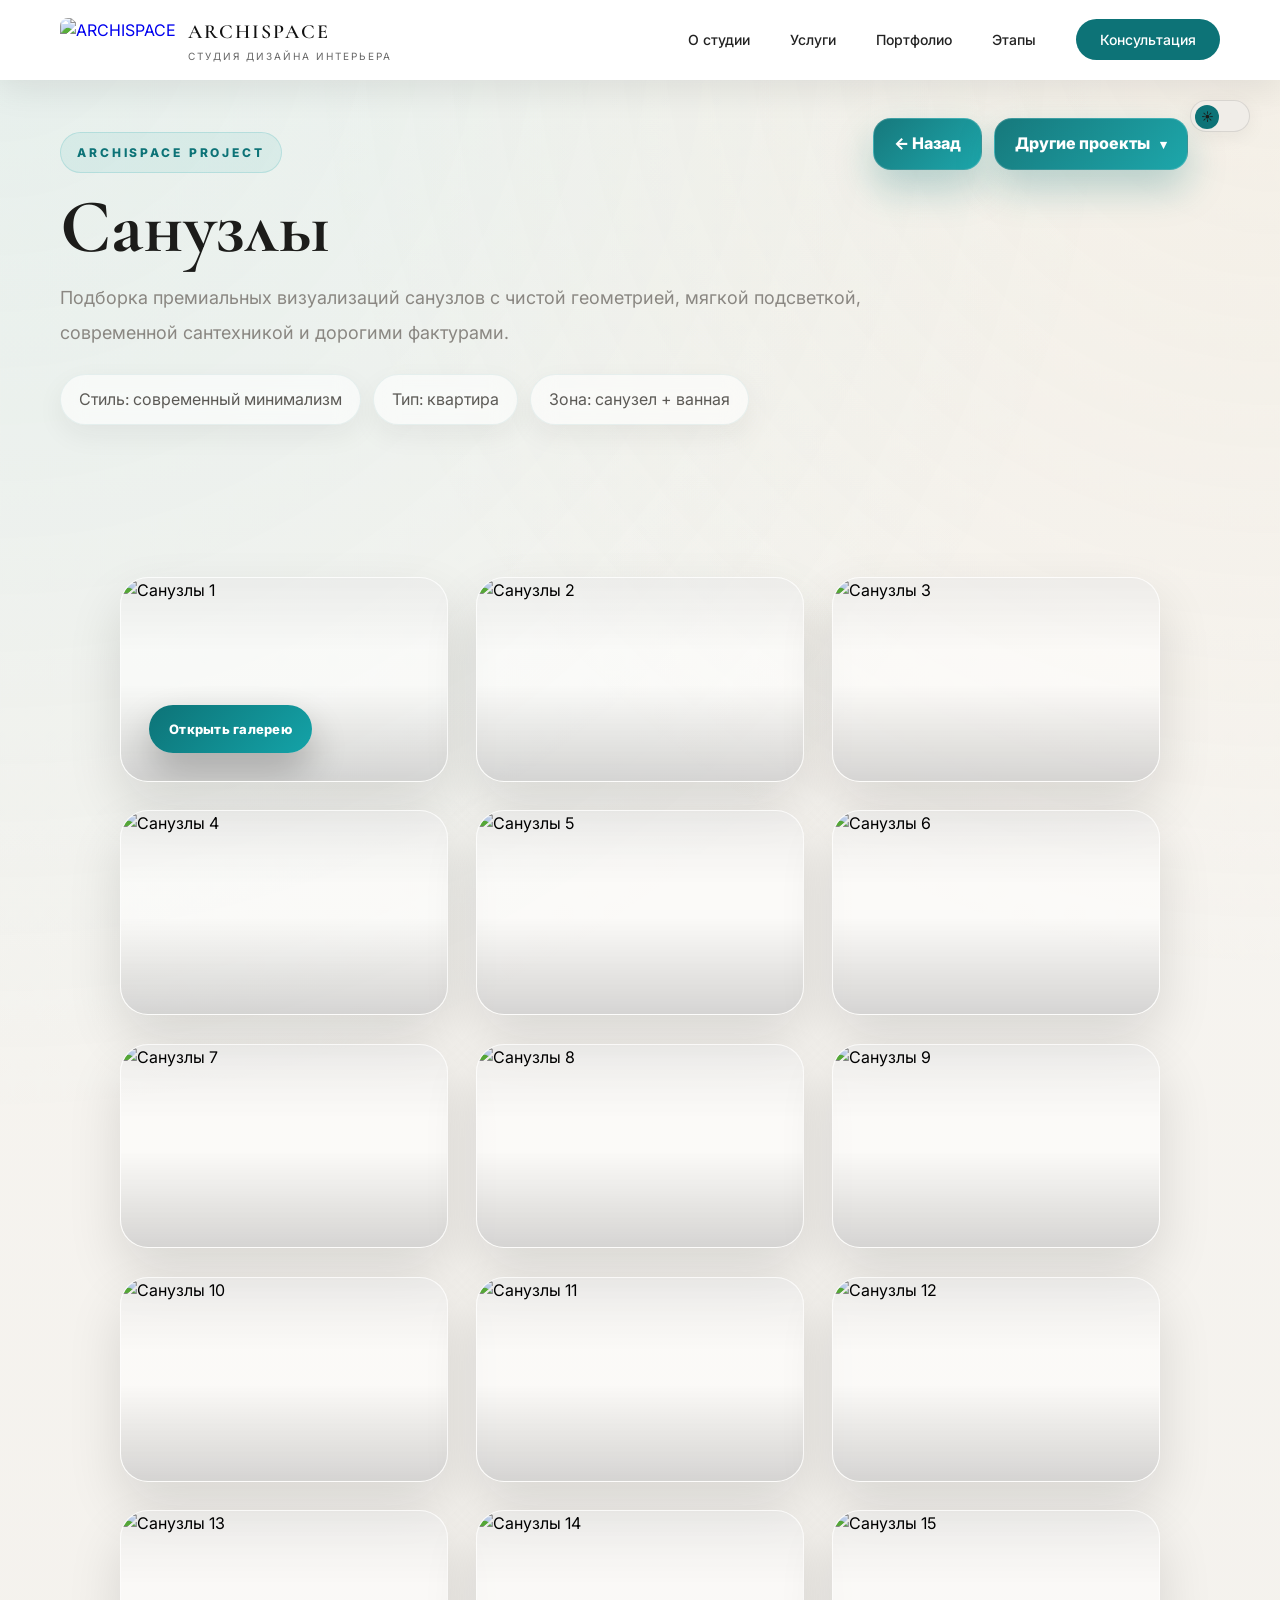
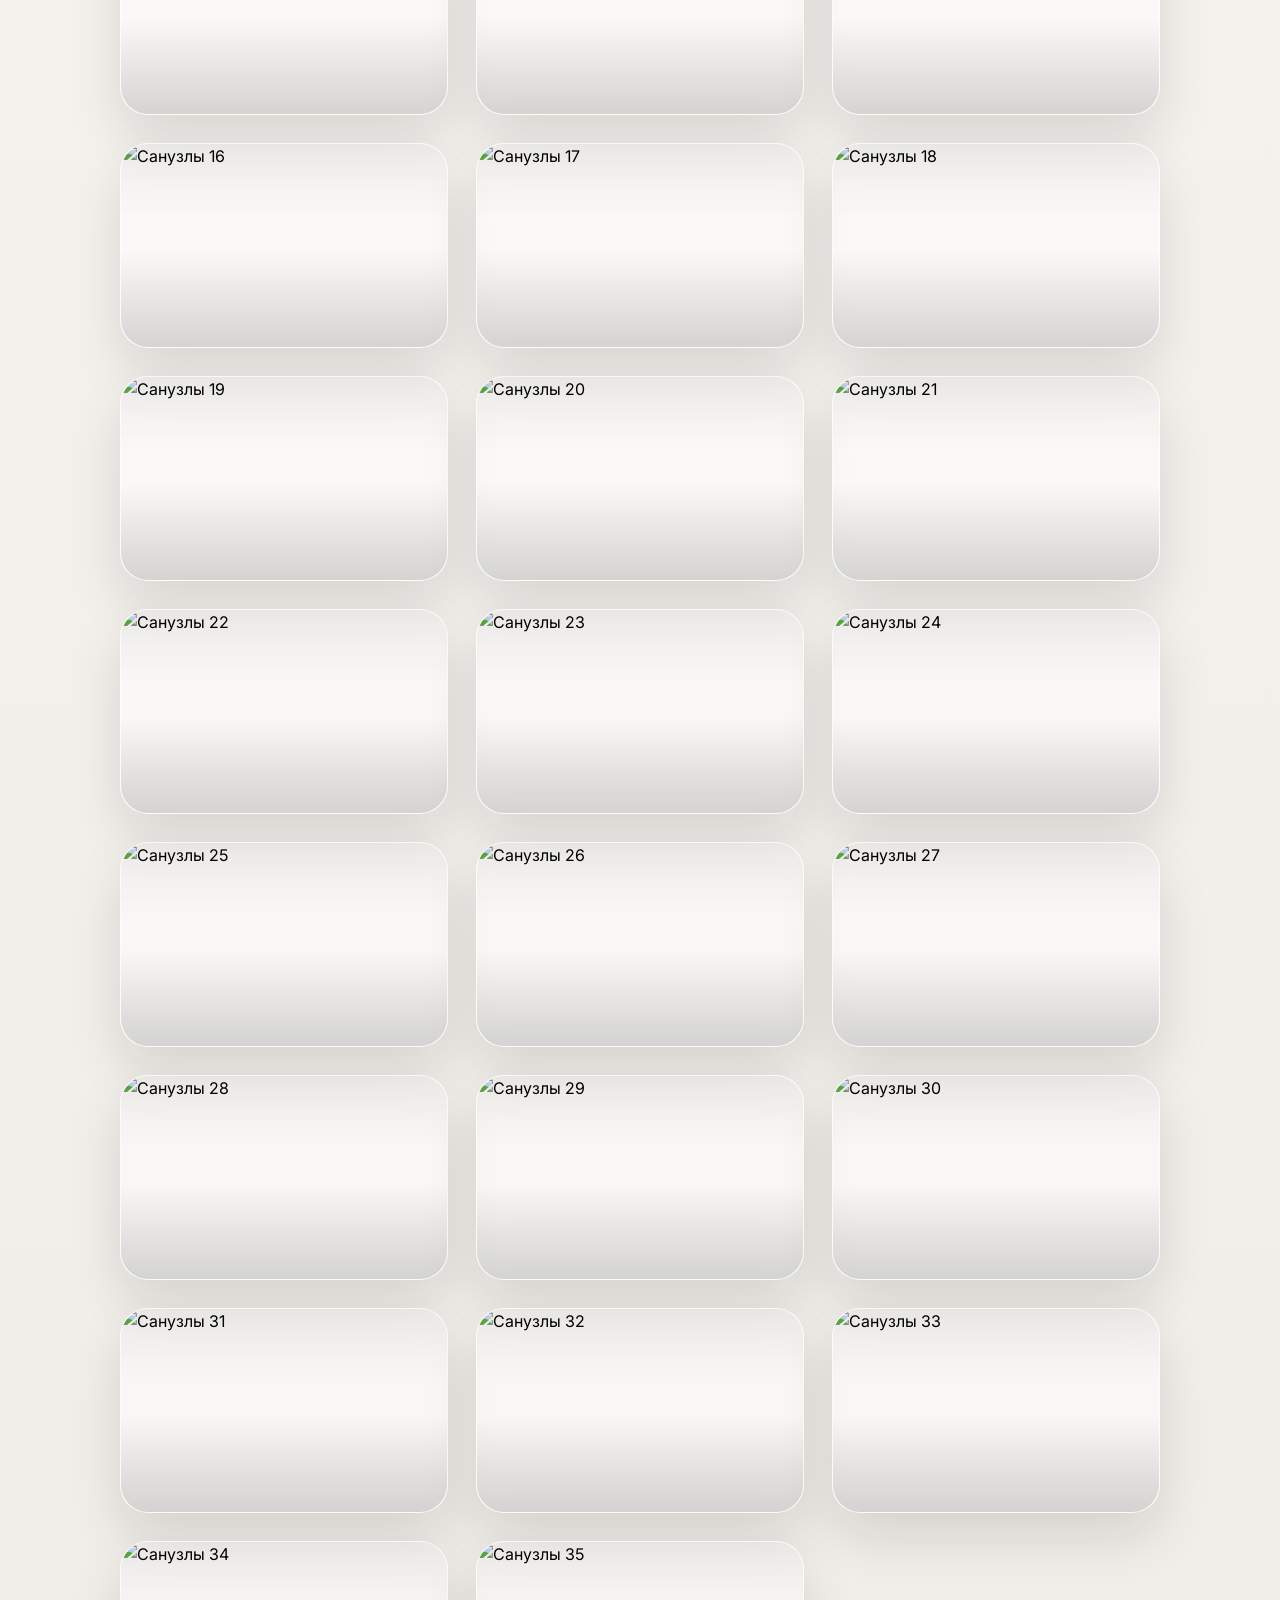
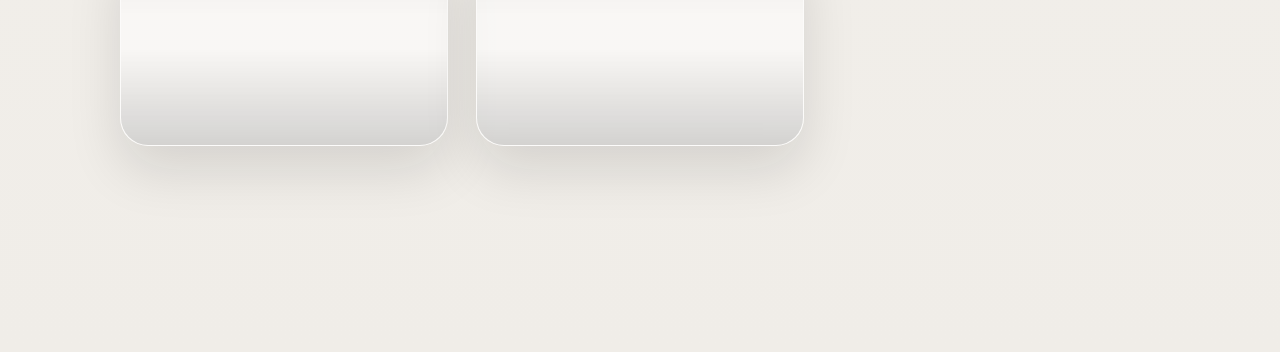
==== commit 7c05f2f9: "Add files via upload" ====
--- a/portfolio-bathroom.html
+++ b/portfolio-bathroom.html
@@ -1,724 +1,169 @@
-<!DOCTYPE html>
-<html lang="ru">
-<head>
-    <meta charset="UTF-8">
-    <meta name="viewport" content="width=device-width, initial-scale=1.0">
-    <title>Санузлы | ARCHISPACE</title>
-    <link rel="preconnect" href="https://fonts.googleapis.com">
-    <link rel="preconnect" href="https://fonts.gstatic.com" crossorigin>
-    <link href="https://fonts.googleapis.com/css2?family=Inter:wght@300;400;500;600;700&family=Cormorant+Garamond:wght@400;500;600;700&display=swap" rel="stylesheet">
-    <link rel="stylesheet" href="styles.css">
-    <style>
-        .project-page {
-            padding: 140px 60px 80px;
-            background: var(--color-bg-primary);
-            min-height: 100vh;
-        }
-
-        .project-header {
-            max-width: 1280px;
-            margin: 0 auto 40px;
-        }
-
-        .project-topbar {
-            position: sticky;
-            top: 86px;
-            z-index: 50;
-            max-width: 1280px;
-            margin: 0 auto 34px;
-            padding: 10px;
-            border-radius: 22px;
-            display: flex;
-            justify-content: space-between;
-            align-items: center;
-            gap: 14px;
-            background: rgba(20, 20, 19, 0.72);
-            backdrop-filter: blur(16px);
-            -webkit-backdrop-filter: blur(16px);
-            box-shadow: 0 16px 34px rgba(0,0,0,0.18);
-        }
-
-        body:not([data-theme="dark"]) .project-topbar {
-            background: rgba(255,255,255,0.82);
-        }
-
-        .project-controls,
-        .project-nav-actions {
-            display: flex;
-            align-items: center;
-            gap: 10px;
-            flex-wrap: wrap;
-        }
-
-        .project-control-btn,
-        .project-back,
-        .project-next-link {
-            width: 52px;
-            height: 52px;
-            border: none;
-            border-radius: 16px;
-            display: inline-flex;
-            align-items: center;
-            justify-content: center;
-            text-decoration: none;
-            cursor: pointer;
-            background: transparent;
-            color: var(--color-text-primary);
-            transition: 0.25s ease;
-        }
-
-        .project-back,
-        .project-next-link {
-            width: auto;
-            padding: 0 18px;
-            gap: 10px;
-            font-weight: 600;
-            background: linear-gradient(135deg, #0d7377, #14a3a8);
-            color: #fff;
-            box-shadow: 0 12px 28px rgba(13, 115, 119, 0.22);
-        }
-
-        .project-control-btn:hover,
-        .project-back:hover,
-        .project-next-link:hover {
-            transform: translateY(-2px);
-        }
-
-        .project-control-btn.active {
-            background: linear-gradient(135deg, #0d7377, #14a3a8);
-            color: #fff;
-        }
-
-        .project-control-btn svg {
-            width: 22px;
-            height: 22px;
-            stroke: currentColor;
-            fill: none;
-            stroke-width: 2;
-            stroke-linecap: round;
-            stroke-linejoin: round;
-        }
-
-        .project-label {
-            display: inline-block;
-            font-size: 14px;
-            text-transform: uppercase;
-            letter-spacing: 2px;
-            color: var(--color-accent);
-            margin-bottom: 12px;
-            font-weight: 600;
-        }
-
-        .project-title {
-            font-family: 'Cormorant Garamond', serif;
-            font-size: 58px;
-            line-height: 1;
-            margin-bottom: 18px;
-            color: var(--color-text-primary);
-        }
-
-        .project-subtitle {
-            max-width: 820px;
-            font-size: 18px;
-            line-height: 1.8;
-            color: var(--color-text-muted);
-            margin-bottom: 26px;
-        }
-
-        .project-meta {
-            display: flex;
-            flex-wrap: wrap;
-            gap: 14px;
-        }
-
-        .project-meta-item {
-            padding: 10px 16px;
-            border-radius: 999px;
-            background: var(--color-bg-secondary);
-            color: var(--color-text-secondary);
-            font-size: 14px;
-            box-shadow: var(--shadow-soft);
-        }
-
-        .project-gallery-wrap {
-            max-width: 1280px;
-            margin: 0 auto;
-            display: grid;
-            grid-template-columns: 1fr 280px;
-            gap: 24px;
-            align-items: start;
-        }
-
-        .project-gallery-panel {
-            min-width: 0;
-        }
-
-        .project-gallery {
-            display: grid;
-            grid-template-columns: repeat(12, 1fr);
-            gap: 22px;
-        }
-
-        .project-gallery.compact {
-            grid-template-columns: repeat(2, 1fr);
-        }
-
-        .project-gallery.compact .project-gallery-item {
-            grid-column: span 1 !important;
-            aspect-ratio: 4 / 3 !important;
-        }
-
-        .project-gallery-item {
-            border-radius: 18px;
-            overflow: hidden;
-            background: var(--color-bg-secondary);
-            box-shadow: var(--shadow-soft);
-            cursor: pointer;
-            position: relative;
-        }
-
-        .project-gallery-item img {
-            width: 100%;
-            height: 100%;
-            display: block;
-            object-fit: cover;
-            transition: transform 0.45s ease;
-        }
-
-        .project-gallery-item:hover img {
-            transform: scale(1.04);
-        }
-
-        .project-gallery-item.large {
-            grid-column: span 7;
-            aspect-ratio: 16 / 10;
-        }
-
-        .project-gallery-item.medium {
-            grid-column: span 5;
-            aspect-ratio: 4 / 5;
-        }
-
-        .project-gallery-item.small {
-            grid-column: span 4;
-            aspect-ratio: 4 / 5;
-        }
-
-        .project-gallery-item.wide {
-            grid-column: span 8;
-            aspect-ratio: 16 / 9;
-        }
-
-        .project-sidebar {
-            position: sticky;
-            top: 160px;
-            border-radius: 22px;
-            background: var(--color-bg-secondary);
-            box-shadow: var(--shadow-soft);
-            padding: 18px;
-        }
-
-        .project-sidebar.hidden {
-            display: none;
-        }
-
-        .project-sidebar h3 {
-            font-size: 16px;
-            margin-bottom: 16px;
-            color: var(--color-text-primary);
-        }
-
-        .thumbs-grid {
-            display: grid;
-            grid-template-columns: repeat(2, 1fr);
-            gap: 10px;
-        }
-
-        .thumb-btn {
-            border: none;
-            padding: 0;
-            background: none;
-            border-radius: 12px;
-            overflow: hidden;
-            cursor: pointer;
-            opacity: 0.8;
-            transition: 0.25s ease;
-            box-shadow: var(--shadow-soft);
-        }
-
-        .thumb-btn img {
-            width: 100%;
-            aspect-ratio: 1 / 1;
-            object-fit: cover;
-            display: block;
-        }
-
-        .thumb-btn.active,
-        .thumb-btn:hover {
-            opacity: 1;
-            transform: translateY(-2px);
-        }
-
-        .project-counter {
-            font-size: 14px;
-            color: var(--color-text-muted);
-            white-space: nowrap;
-            padding: 0 8px;
-        }
-
-        .lightbox {
-            position: fixed;
-            inset: 0;
-            background: rgba(8, 8, 10, 0.96);
-            z-index: 99999;
-            display: none;
-            align-items: center;
-            justify-content: center;
-            padding: 24px;
-        }
-
-        .lightbox.active {
-            display: flex;
-        }
-
-        .lightbox-content {
-            max-width: min(92vw, 1300px);
-            max-height: 82vh;
-            display: flex;
-            align-items: center;
-            justify-content: center;
-        }
-
-        .lightbox-content img {
-            max-width: 100%;
-            max-height: 82vh;
-            object-fit: contain;
-            border-radius: 16px;
-            display: block;
-        }
-
-        .lightbox-close,
-        .lightbox-nav {
-            position: absolute;
-            border: none;
-            border-radius: 50%;
-            background: rgba(255,255,255,0.12);
-            color: #fff;
-            cursor: pointer;
-            display: flex;
-            align-items: center;
-            justify-content: center;
-            transition: 0.25s ease;
-        }
-
-        .lightbox-close {
-            top: 20px;
-            right: 20px;
-            width: 52px;
-            height: 52px;
-            font-size: 28px;
-        }
-
-        .lightbox-nav {
-            top: 50%;
-            transform: translateY(-50%);
-            width: 56px;
-            height: 56px;
-            font-size: 22px;
-        }
-
-        .lightbox-prev {
-            left: 20px;
-        }
-
-        .lightbox-next {
-            right: 20px;
-        }
-
-        .lightbox-counter {
-            position: absolute;
-            top: 20px;
-            left: 20px;
-            padding: 8px 16px;
-            border-radius: 999px;
-            background: rgba(255,255,255,0.12);
-            color: #fff;
-            font-size: 14px;
-        }
-
-        @media (max-width: 1100px) {
-            .project-gallery-wrap {
-                grid-template-columns: 1fr;
-            }
-
-            .project-sidebar {
-                position: static;
-            }
-        }
-
-        @media (max-width: 992px) {
-            .project-page {
-                padding: 120px 30px 70px;
-            }
-
-            .project-title {
-                font-size: 44px;
-            }
-
-            .project-gallery {
-                grid-template-columns: repeat(2, 1fr);
-            }
-
-            .project-gallery-item.large,
-            .project-gallery-item.medium,
-            .project-gallery-item.small,
-            .project-gallery-item.wide {
-                grid-column: span 1;
-                aspect-ratio: 4 / 3;
-            }
-
-            .project-topbar {
-                top: 76px;
-                flex-direction: column;
-                align-items: stretch;
-            }
-
-            .project-controls,
-            .project-nav-actions {
-                justify-content: center;
-            }
-        }
-
-        @media (max-width: 768px) {
-            .project-page {
-                padding: 110px 20px 60px;
-            }
-
-            .project-title {
-                font-size: 34px;
-            }
-
-            .project-subtitle {
-                font-size: 15px;
-            }
-
-            .project-gallery,
-            .project-gallery.compact {
-                grid-template-columns: 1fr;
-            }
-
-            .project-gallery-item.large,
-            .project-gallery-item.medium,
-            .project-gallery-item.small,
-            .project-gallery-item.wide,
-            .project-gallery.compact .project-gallery-item {
-                grid-column: span 1 !important;
-                aspect-ratio: 4 / 3 !important;
-            }
-
-            .project-back,
-            .project-next-link {
-                width: 100%;
-                justify-content: center;
-            }
-
-            .project-control-btn {
-                width: 48px;
-                height: 48px;
-                border-radius: 14px;
-            }
-
-            .thumbs-grid {
-                grid-template-columns: repeat(3, 1fr);
-            }
-
-            .lightbox-close {
-                width: 44px;
-                height: 44px;
-                font-size: 24px;
-            }
-
-            .lightbox-nav {
-                width: 44px;
-                height: 44px;
-                font-size: 18px;
-            }
-        }
-    </style>
-</head>
-<body>
-    <div class="theme-toggle" id="themeToggle">
-        <div class="theme-toggle-track">
-            <div class="theme-toggle-thumb">
-                <span class="theme-icon light">☀️</span>
-                <span class="theme-icon dark">🌙</span>
-            </div>
-        </div>
-    </div>
-
-    <nav class="navbar scrolled" id="navbar">
-        <a href="index.html" class="logo">
-            <img src="images/logo.png" alt="ARCHISPACE">
-            <div class="logo-text">
-                <span class="logo-title">ARCHISPACE</span>
-                <span class="logo-subtitle">Студия дизайна интерьера</span>
-            </div>
-        </a>
-
-        <ul class="nav-links">
-            <li><a href="index.html#about">О студии</a></li>
-            <li><a href="index.html#services">Услуги</a></li>
-            <li><a href="index.html#portfolio">Портфолио</a></li>
-            <li><a href="index.html#process">Этапы</a></li>
-            <li><a href="index.html#contact" class="nav-cta">Консультация</a></li>
-        </ul>
-    </nav>
-
-    <main class="project-page">
-        <div class="project-header">
-            <span class="project-label">ARCHISPACE PROJECT</span>
-            <h1 class="project-title">Санузлы</h1>
-            <p class="project-subtitle">
-                Подборка премиальных визуализаций санузлов с чистой геометрией, мягкой подсветкой,
-                современной сантехникой и дорогими фактурами. Здесь собраны все рендеры проекта в одном месте.
-            </p>
-
-            <div class="project-meta">
-                <div class="project-meta-item">Стиль: современный минимализм</div>
-                <div class="project-meta-item">Тип: квартира</div>
-                <div class="project-meta-item">Зона: санузел + ванная</div>
-            </div>
-        </div>
-
-        <div class="project-topbar">
-            <div class="project-nav-actions">
-                <a href="index.html#portfolio" class="project-back">← Назад</a>
-            </div>
-
-            <div class="project-controls">
-                <button class="project-control-btn" id="autoplayBtn" aria-label="Автопрокрутка">
-                    <svg viewBox="0 0 24 24">
-                        <polygon points="8,5 19,12 8,19 8,5" fill="currentColor" stroke="none"></polygon>
-                    </svg>
-                </button>
-
-                <button class="project-control-btn active" id="layoutBtn" aria-label="Сменить вид">
-                    <svg viewBox="0 0 24 24">
-                        <rect x="4" y="4" width="6" height="6"></rect>
-                        <rect x="14" y="4" width="6" height="6"></rect>
-                        <rect x="4" y="14" width="6" height="6"></rect>
-                        <rect x="14" y="14" width="6" height="6"></rect>
-                    </svg>
-                </button>
-
-                <button class="project-control-btn active" id="thumbsBtn" aria-label="Показать миниатюры">
-                    <svg viewBox="0 0 24 24">
-                        <circle cx="6" cy="6" r="1.5"></circle>
-                        <circle cx="12" cy="6" r="1.5"></circle>
-                        <circle cx="18" cy="6" r="1.5"></circle>
-                        <circle cx="6" cy="12" r="1.5"></circle>
-                        <circle cx="12" cy="12" r="1.5"></circle>
-                        <circle cx="18" cy="12" r="1.5"></circle>
-                        <circle cx="6" cy="18" r="1.5"></circle>
-                        <circle cx="12" cy="18" r="1.5"></circle>
-                        <circle cx="18" cy="18" r="1.5"></circle>
-                    </svg>
-                </button>
-
-                <div class="project-counter" id="projectCounter">1 / 12</div>
-            </div>
-
-            <div class="project-nav-actions">
-                <a href="index.html#portfolio" class="project-next-link">К портфолио →</a>
-            </div>
-        </div>
-
-        <div class="project-gallery-wrap">
-            <div class="project-gallery-panel">
-                <div class="project-gallery" id="projectGallery">
-                    <div class="project-gallery-item large"><img src="portfolio/bathroom/duw01.jpg" alt="Bathroom 1"></div>
-                    <div class="project-gallery-item medium"><img src="portfolio/bathroom/duw02.jpg" alt="Bathroom 2"></div>
-                    <div class="project-gallery-item small"><img src="portfolio/bathroom/duw03.jpg" alt="Bathroom 3"></div>
-                    <div class="project-gallery-item small"><img src="portfolio/bathroom/duw04.jpg" alt="Bathroom 4"></div>
-                    <div class="project-gallery-item small"><img src="portfolio/bathroom/duw05.jpg" alt="Bathroom 5"></div>
-                    <div class="project-gallery-item wide"><img src="portfolio/bathroom/duw06.jpg" alt="Bathroom 6"></div>
-                    <div class="project-gallery-item medium"><img src="portfolio/bathroom/vanna01.jpg" alt="Bathroom 7"></div>
-                    <div class="project-gallery-item medium"><img src="portfolio/bathroom/vanna02.jpg" alt="Bathroom 8"></div>
-                    <div class="project-gallery-item small"><img src="portfolio/bathroom/vanna03.jpg" alt="Bathroom 9"></div>
-                    <div class="project-gallery-item small"><img src="portfolio/bathroom/vanna04.jpg" alt="Bathroom 10"></div>
-                    <div class="project-gallery-item wide"><img src="portfolio/bathroom/vanna05.jpg" alt="Bathroom 11"></div>
-                    <div class="project-gallery-item large"><img src="portfolio/bathroom/vanna06.jpg" alt="Bathroom 12"></div>
-                </div>
-            </div>
-
-            <aside class="project-sidebar" id="projectSidebar">
-                <h3>Быстрый просмотр</h3>
-                <div class="thumbs-grid" id="thumbsGrid"></div>
-            </aside>
-        </div>
-    </main>
-
-    <div class="lightbox" id="lightbox">
-        <button class="lightbox-close" id="lightboxClose">&times;</button>
-        <button class="lightbox-nav lightbox-prev" id="lightboxPrev">&#10094;</button>
-        <div class="lightbox-content">
-            <img id="lightboxImage" src="" alt="Preview">
-        </div>
-        <button class="lightbox-nav lightbox-next" id="lightboxNext">&#10095;</button>
-        <div class="lightbox-counter">
-            <span id="currentSlide">1</span> / <span id="totalSlides">1</span>
-        </div>
-    </div>
-
-    <script>
-        const body = document.body;
-        const themeToggle = document.getElementById('themeToggle');
-        let currentTheme = localStorage.getItem('theme') || 'light';
-
-        function initTheme() {
-            if (currentTheme === 'dark') {
-                body.setAttribute('data-theme', 'dark');
-                themeToggle?.classList.add('active');
-            } else {
-                body.removeAttribute('data-theme');
-                themeToggle?.classList.remove('active');
-            }
-        }
-
-        if (themeToggle) {
-            themeToggle.addEventListener('click', () => {
-                currentTheme = currentTheme === 'light' ? 'dark' : 'light';
-                localStorage.setItem('theme', currentTheme);
-                initTheme();
-            });
-        }
-
-        initTheme();
-
-        const gallery = document.getElementById('projectGallery');
-        const sidebar = document.getElementById('projectSidebar');
-        const thumbsGrid = document.getElementById('thumbsGrid');
-        const galleryImages = [...document.querySelectorAll('.project-gallery-item img')];
-
-        const lightbox = document.getElementById('lightbox');
-        const lightboxImage = document.getElementById('lightboxImage');
-        const lightboxClose = document.getElementById('lightboxClose');
-        const lightboxPrev = document.getElementById('lightboxPrev');
-        const lightboxNext = document.getElementById('lightboxNext');
-        const currentSlideEl = document.getElementById('currentSlide');
-        const totalSlidesEl = document.getElementById('totalSlides');
-        const projectCounter = document.getElementById('projectCounter');
-
-        const autoplayBtn = document.getElementById('autoplayBtn');
-        const layoutBtn = document.getElementById('layoutBtn');
-        const thumbsBtn = document.getElementById('thumbsBtn');
-
-        let currentIndex = 0;
-        let autoplayInterval = null;
-        let compactMode = false;
-        let thumbsVisible = true;
-
-        function updateCounter() {
-            projectCounter.textContent = `${currentIndex + 1} / ${galleryImages.length}`;
-        }
-
-        function renderThumbs() {
-            thumbsGrid.innerHTML = galleryImages.map((img, index) => `
-                <button class="thumb-btn ${index === currentIndex ? 'active' : ''}" data-index="${index}">
-                    <img src="${img.src}" alt="thumb">
-                </button>
-            `).join('');
-
-            thumbsGrid.querySelectorAll('.thumb-btn').forEach(btn => {
-                btn.addEventListener('click', () => {
-                    const index = Number(btn.dataset.index);
-                    currentIndex = index;
-                    openLightbox(currentIndex);
-                    renderThumbs();
-                    updateCounter();
-                });
-            });
-        }
-
-        function openLightbox(index) {
-            currentIndex = index;
-            lightboxImage.src = galleryImages[currentIndex].src;
-            currentSlideEl.textContent = currentIndex + 1;
-            totalSlidesEl.textContent = galleryImages.length;
-            updateCounter();
-            lightbox.classList.add('active');
-            document.body.style.overflow = 'hidden';
-            renderThumbs();
-        }
-
-        function closeLightbox() {
-            lightbox.classList.remove('active');
-            document.body.style.overflow = '';
-        }
-
-        function nextImage() {
-            currentIndex = (currentIndex + 1) % galleryImages.length;
-            openLightbox(currentIndex);
-        }
-
-        function prevImage() {
-            currentIndex = (currentIndex - 1 + galleryImages.length) % galleryImages.length;
-            openLightbox(currentIndex);
-        }
-
-        function toggleAutoplay() {
-            if (autoplayInterval) {
-                clearInterval(autoplayInterval);
-                autoplayInterval = null;
-                autoplayBtn.classList.remove('active');
-                return;
-            }
-
-            autoplayBtn.classList.add('active');
-            autoplayInterval = setInterval(() => {
-                nextImage();
-            }, 2200);
-        }
-
-        function toggleLayout() {
-            compactMode = !compactMode;
-            gallery.classList.toggle('compact', compactMode);
-            layoutBtn.classList.toggle('active', !compactMode);
-        }
-
-        function toggleThumbs() {
-            thumbsVisible = !thumbsVisible;
-            sidebar.classList.toggle('hidden', !thumbsVisible);
-            thumbsBtn.classList.toggle('active', thumbsVisible);
-        }
-
-        galleryImages.forEach((img, index) => {
-            img.addEventListener('click', () => {
-                openLightbox(index);
-            });
-        });
-
-        autoplayBtn.addEventListener('click', toggleAutoplay);
-        layoutBtn.addEventListener('click', toggleLayout);
-        thumbsBtn.addEventListener('click', toggleThumbs);
-
-        lightboxClose.addEventListener('click', closeLightbox);
-        lightboxNext.addEventListener('click', nextImage);
-        lightboxPrev.addEventListener('click', prevImage);
-
-        lightbox.addEventListener('click', (e) => {
-            if (e.target === lightbox) closeLightbox();
-        });
-
-        document.addEventListener('keydown', (e) => {
-            if (!lightbox.classList.contains('active')) return;
-            if (e.key === 'Escape') closeLightbox();
-            if (e.key === 'ArrowRight') nextImage();
-            if (e.key === 'ArrowLeft') prevImage();
-        });
-
-        updateCounter();
-        renderThumbs();
-    </script>
-</body>
-</html>+﻿<!DOCTYPE html>
+<html lang="ru">
+
+<head>
+    <meta charset="UTF-8">
+    <meta name="viewport" content="width=device-width, initial-scale=1.0">
+    <title>Санузлы | ARCHISPACE</title>
+    <link rel="preconnect" href="https://fonts.googleapis.com">
+    <link rel="preconnect" href="https://fonts.gstatic.com" crossorigin>
+    <link
+        href="https://fonts.googleapis.com/css2?family=Inter:wght@300;400;500;600;700;800&family=Cormorant+Garamond:wght@400;500;600;700&display=swap"
+        rel="stylesheet">
+    <link rel="stylesheet" href="styles.css">
+    <link rel="stylesheet" href="project.css">
+</head>
+
+<body>
+    <div class="theme-toggle" id="themeToggle">
+        <div class="theme-toggle-track">
+            <div class="theme-toggle-thumb">
+                <span class="theme-icon light">☀️</span>
+                <span class="theme-icon dark">🌙</span>
+            </div>
+        </div>
+    </div>
+
+    <nav class="navbar scrolled" id="navbar">
+        <a href="index.html" class="logo">
+            <img src="images/logo.png" alt="ARCHISPACE">
+            <div class="logo-text">
+                <span class="logo-title">ARCHISPACE</span>
+                <span class="logo-subtitle">Студия дизайна интерьера</span>
+            </div>
+        </a>
+        <ul class="nav-links">
+            <li><a href="index.html#about">О студии</a></li>
+            <li><a href="index.html#services">Услуги</a></li>
+            <li><a href="index.html#portfolio">Портфолио</a></li>
+            <li><a href="index.html#process">Этапы</a></li>
+            <li><a href="index.html#contact" class="nav-cta">Консультация</a></li>
+        </ul>
+    </nav>
+
+    <main class="project-page">
+        <header class="project-header">
+            <span class="project-label">ARCHISPACE PROJECT</span>
+            <h1 class="project-title">Санузлы</h1>
+            <p class="project-subtitle">Подборка премиальных визуализаций санузлов с чистой геометрией, мягкой
+                подсветкой, современной сантехникой и дорогими фактурами.</p>
+            <div class="project-meta">
+                <div class="project-meta-item">Стиль: современный минимализм</div>
+                <div class="project-meta-item">Тип: квартира</div>
+                <div class="project-meta-item">Зона: санузел + ванная</div>
+            </div>
+        </header>
+
+        <section class="project-topbar" aria-label="Управление галереей">
+            <div class="project-nav-actions">
+                <a href="index.html#portfolio" class="project-back">← Назад</a>
+            </div>
+
+            <div class="project-nav-actions project-nav-actions--switch">
+                <div class="project-switch" data-project-switch>
+                    <button type="button" class="project-menu-trigger" data-project-menu-trigger aria-expanded="false"
+                        aria-haspopup="true">
+                        <span>Другие проекты</span>
+                        <span class="project-menu-arrow">▾</span>
+                    </button>
+                    <div class="project-menu-panel" data-project-menu>
+                        <div class="project-menu-list">
+                            <a href="portfolio-living.html" class="project-menu-item">
+                                <span>Кухня-гостиная</span>
+                                <span class="project-menu-note">Открыть</span>
+                            </a>
+                            <div class="project-menu-item is-active">
+                                <span>Санузлы</span>
+                                <span class="project-menu-badge">Сейчас</span>
+                            </div>
+                            <a href="portfolio-bedroom.html" class="project-menu-item">
+                                <span>Спальни</span>
+                                <span class="project-menu-note">Открыть</span>
+                            </a>
+                            <a href="portfolio-hallway.html" class="project-menu-item">
+                                <span>Прихожие</span>
+                                <span class="project-menu-note">Открыть</span>
+                            </a>
+                            <a href="portfolio-kids.html" class="project-menu-item">
+                                <span>Детская</span>
+                                <span class="project-menu-note">Открыть</span>
+                            </a>
+                        </div>
+                    </div>
+                </div>
+            </div>
+        </section>
+
+        <section class="project-gallery-wrap" aria-label="Галерея проекта Санузлы">
+            <div class="project-card-shell">
+                <div class="project-gallery" id="projectGallery">
+                    <button class="project-gallery-item" type="button"><img src="portfolio/bathroom/duw01.jpg" alt="Санузлы 1" loading="eager" decoding="async"></button>
+                    <button class="project-gallery-item" type="button"><img src="portfolio/bathroom/duw02.jpg" alt="Санузлы 2" loading="lazy" decoding="async"></button>
+                    <button class="project-gallery-item" type="button"><img src="portfolio/bathroom/duw03.jpg" alt="Санузлы 3" loading="lazy" decoding="async"></button>
+                    <button class="project-gallery-item" type="button"><img src="portfolio/bathroom/duw04.jpg" alt="Санузлы 4" loading="lazy" decoding="async"></button>
+                    <button class="project-gallery-item" type="button"><img src="portfolio/bathroom/duw05.jpg" alt="Санузлы 5" loading="lazy" decoding="async"></button>
+                    <button class="project-gallery-item" type="button"><img src="portfolio/bathroom/duw06.jpg" alt="Санузлы 6" loading="lazy" decoding="async"></button>
+                    <button class="project-gallery-item" type="button"><img src="portfolio/bathroom/vanna01.jpg" alt="Санузлы 7" loading="lazy" decoding="async"></button>
+                    <button class="project-gallery-item" type="button"><img src="portfolio/bathroom/vanna02.jpg" alt="Санузлы 8" loading="lazy" decoding="async"></button>
+                    <button class="project-gallery-item" type="button"><img src="portfolio/bathroom/vanna03.jpg" alt="Санузлы 9" loading="lazy" decoding="async"></button>
+                    <button class="project-gallery-item" type="button"><img src="portfolio/bathroom/vanna04.jpg" alt="Санузлы 10" loading="lazy" decoding="async"></button>
+                    <button class="project-gallery-item" type="button"><img src="portfolio/bathroom/vanna05.jpg" alt="Санузлы 11" loading="lazy" decoding="async"></button>
+                    <button class="project-gallery-item" type="button"><img src="portfolio/bathroom/vanna06.jpg" alt="Санузлы 12" loading="lazy" decoding="async"></button>
+                    <button class="project-gallery-item" type="button"><img src="portfolio/bathroom/new-2026/bathroom-new-01.jpg" alt="Санузлы 13" loading="lazy" decoding="async"></button>
+                    <button class="project-gallery-item" type="button"><img src="portfolio/bathroom/new-2026/bathroom-new-02.jpg" alt="Санузлы 14" loading="lazy" decoding="async"></button>
+                    <button class="project-gallery-item" type="button"><img src="portfolio/bathroom/new-2026/bathroom-new-03.jpg" alt="Санузлы 15" loading="lazy" decoding="async"></button>
+                    <button class="project-gallery-item" type="button"><img src="portfolio/bathroom/new-2026/bathroom-new-04.jpg" alt="Санузлы 16" loading="lazy" decoding="async"></button>
+                    <button class="project-gallery-item" type="button"><img src="portfolio/bathroom/new-2026/bathroom-new-05.jpg" alt="Санузлы 17" loading="lazy" decoding="async"></button>
+                    <button class="project-gallery-item" type="button"><img src="portfolio/bathroom/new-2026/bathroom-new-06.jpg" alt="Санузлы 18" loading="lazy" decoding="async"></button>
+                    <button class="project-gallery-item" type="button"><img src="portfolio/bathroom/new-2026/bathroom-new-07.jpg" alt="Санузлы 19" loading="lazy" decoding="async"></button>
+                    <button class="project-gallery-item" type="button"><img src="portfolio/bathroom/new-2026/bathroom-new-08.jpg" alt="Санузлы 20" loading="lazy" decoding="async"></button>
+                    <button class="project-gallery-item" type="button"><img src="portfolio/bathroom/new-2026/bathroom-new-09.jpg" alt="Санузлы 21" loading="lazy" decoding="async"></button>
+                    <button class="project-gallery-item" type="button"><img src="portfolio/bathroom/new-2026/bathroom-new-10.jpg" alt="Санузлы 22" loading="lazy" decoding="async"></button>
+                    <button class="project-gallery-item" type="button"><img src="portfolio/bathroom/new-2026/bathroom-new-11.jpg" alt="Санузлы 23" loading="lazy" decoding="async"></button>
+                    <button class="project-gallery-item" type="button"><img src="portfolio/bathroom/new-2026/bathroom-new-12.jpg" alt="Санузлы 24" loading="lazy" decoding="async"></button>
+                    <button class="project-gallery-item" type="button"><img src="portfolio/bathroom/new-2026/bathroom-new-13.jpg" alt="Санузлы 25" loading="lazy" decoding="async"></button>
+                    <button class="project-gallery-item" type="button"><img src="portfolio/bathroom/new-2026/bathroom-new-14.jpg" alt="Санузлы 26" loading="lazy" decoding="async"></button>
+                    <button class="project-gallery-item" type="button"><img src="portfolio/bathroom/new-2026/bathroom-new-15.jpg" alt="Санузлы 27" loading="lazy" decoding="async"></button>
+                    <button class="project-gallery-item" type="button"><img src="portfolio/bathroom/new-2026/bathroom-new-16.jpg" alt="Санузлы 28" loading="lazy" decoding="async"></button>
+                    <button class="project-gallery-item" type="button"><img src="portfolio/bathroom/new-2026/bathroom-new-17.jpg" alt="Санузлы 29" loading="lazy" decoding="async"></button>
+                    <button class="project-gallery-item" type="button"><img src="portfolio/bathroom/new-2026/bathroom-new-18.jpg" alt="Санузлы 30" loading="lazy" decoding="async"></button>
+                    <button class="project-gallery-item" type="button"><img src="portfolio/bathroom/new-2026/bathroom-new-19.jpg" alt="Санузлы 31" loading="lazy" decoding="async"></button>
+                    <button class="project-gallery-item" type="button"><img src="portfolio/bathroom/new-2026/bathroom-new-20.jpg" alt="Санузлы 32" loading="lazy" decoding="async"></button>
+                    <button class="project-gallery-item" type="button"><img src="portfolio/bathroom/new-2026/bathroom-new-21.jpg" alt="Санузлы 33" loading="lazy" decoding="async"></button>
+                    <button class="project-gallery-item" type="button"><img src="portfolio/bathroom/new-2026/bathroom-new-22.jpg" alt="Санузлы 34" loading="lazy" decoding="async"></button>
+                    <button class="project-gallery-item" type="button"><img src="portfolio/bathroom/new-2026/bathroom-new-23.jpg" alt="Санузлы 35" loading="lazy" decoding="async"></button>
+                </div>
+            </div>
+        </section>
+    </main>
+
+    <div class="lightbox" id="lightbox" aria-hidden="true">
+        <div class="lightbox-shell">
+            <button class="lightbox-close" id="lightboxClose" type="button" aria-label="Закрыть">&times;</button>
+            <div class="lightbox-topbar">
+                <div class="lightbox-caption">ARCHISPACE GALLERY</div>
+                <div class="lightbox-counter">
+                    <span id="currentSlide">1</span>
+                    <span>/</span>
+                    <span id="totalSlides">35</span>
+                </div>
+            </div>
+            <div class="lightbox-stage">
+                <div class="lightbox-content">
+                    <div class="lightbox-image-wrap" id="lightboxImageWrap">
+                        <button class="lightbox-nav lightbox-prev" id="lightboxPrev" type="button"
+                            aria-label="Предыдущее"><span>&#10094;</span></button>
+                        <img id="lightboxImage" src="" alt="Preview">
+                        <button class="lightbox-nav lightbox-next" id="lightboxNext" type="button"
+                            aria-label="Следующее"><span>&#10095;</span></button>
+                    </div>
+                </div>
+            </div>
+            <div class="lightbox-thumbs" id="lightboxThumbs"></div>
+        </div>
+    </div>
+
+    <script src="project.js" defer></script>
+</body>
+
+</html>
--- a/styles.css
+++ b/styles.css
@@ -732,22 +732,28 @@
 
 .portfolio-grid {
     display: grid;
-    grid-template-columns: repeat(3, 1fr);
-    gap: 25px;
+    grid-template-columns: repeat(auto-fit, minmax(320px, 430px));
+    justify-content: center;
+    justify-items: center;
+    gap: 32px;
     max-width: 1400px;
     margin: 0 auto;
 }
 
 .portfolio-item {
     position: relative;
-    border-radius: 16px;
+    width: 100%;
+    max-width: 430px;
+    border-radius: 24px;
     overflow: hidden;
     cursor: pointer;
     transition: var(--transition-base);
-    aspect-ratio: 4 / 2.7;
+    aspect-ratio: 4 / 3;
     text-decoration: none;
     color: inherit;
     display: block;
+    background: #0f0f0f;
+    box-shadow: 0 18px 42px rgba(28, 28, 26, 0.14);
 }
 
 .portfolio-item img {
@@ -774,7 +780,7 @@
 }
 
 .portfolio-item:hover img {
-    transform: scale(1.1);
+    transform: scale(1.06);
 }
 
 .portfolio-category {
@@ -2568,9 +2574,23 @@
 }
 
 img[loading] {
-    opacity: 0;
-}
-
+    opacity: 1;
+}
+
+.project-gallery-item img,
+.portfolio-item img,
+.portfolio-cover-image,
+.luxe-gallery__thumb img,
+.luxe-gallery__image-wrap img,
+.step-image img,
+.service-image img,
+.about-image-main img,
+.contact-bg img,
+.hero-bg img,
+.logo img,
+.footer-logo img {
+    opacity: 1 !important;
+}
 .nav-logo-img {
     height: 35px;
     width: auto;
@@ -3502,6 +3522,11 @@
     border: none !important;
     position: relative;
     background: #000;
+    width: 100%;
+    max-width: 430px;
+    aspect-ratio: 4 / 3;
+    border-radius: 24px;
+    box-shadow: 0 18px 42px rgba(28, 28, 26, 0.14);
 }
 
 .portfolio-item img {
@@ -3534,9 +3559,9 @@
 
 .before-after-card {
     position: relative;
-    border-radius: 16px;
+    border-radius: 24px;
     overflow: hidden;
-    aspect-ratio: 4 / 2.7;
+    aspect-ratio: 4 / 3;
     background: #111;
 }
 
@@ -4094,4 +4119,18 @@
         min-height: 48px;
         font-size: 14px;
     }
-}+}
+@media (hover: none) and (pointer: coarse) {
+    .portfolio-overlay {
+        opacity: 1;
+        background: linear-gradient(to top, rgba(0, 0, 0, 0.72) 0%, rgba(0, 0, 0, 0.12) 70%);
+    }
+
+    .portfolio-item:hover .portfolio-overlay {
+        opacity: 1;
+    }
+
+    .portfolio-item:hover img {
+        transform: none;
+    }
+}
--- a/project.css
+++ b/project.css
@@ -0,0 +1,725 @@
+﻿.project-page {
+    min-height: 100vh;
+    padding: 132px 60px 86px;
+    background:
+        radial-gradient(circle at top left, rgba(20, 163, 168, 0.08), transparent 30%),
+        radial-gradient(circle at top right, rgba(201, 169, 110, 0.09), transparent 26%),
+        linear-gradient(180deg, var(--color-bg-primary), var(--color-bg-secondary));
+}
+
+.project-header,
+.project-gallery-wrap {
+    width: min(100%, 1440px);
+    margin-left: auto;
+    margin-right: auto;
+}
+
+.project-header {
+    margin-bottom: 32px;
+}
+
+.project-label {
+    display: inline-flex;
+    padding: 10px 16px;
+    border-radius: 999px;
+    margin-bottom: 18px;
+    color: var(--color-accent);
+    background: rgba(20, 163, 168, 0.08);
+    border: 1px solid rgba(20, 163, 168, 0.18);
+    font-size: 12px;
+    font-weight: 800;
+    letter-spacing: 0.24em;
+    text-transform: uppercase;
+}
+
+.project-title {
+    margin: 0 0 18px;
+    color: var(--color-text-primary);
+    font-family: 'Cormorant Garamond', serif;
+    font-size: clamp(42px, 6vw, 76px);
+    line-height: 0.95;
+}
+
+.project-subtitle {
+    max-width: 900px;
+    margin: 0 0 24px;
+    color: var(--color-text-muted);
+    font-size: 18px;
+    line-height: 1.9;
+}
+
+.project-meta {
+    display: flex;
+    flex-wrap: wrap;
+    gap: 12px;
+}
+
+.project-meta-item {
+    padding: 12px 18px;
+    border-radius: 999px;
+    color: var(--color-text-secondary);
+    background: rgba(255, 255, 255, 0.58);
+    border: 1px solid rgba(13, 115, 119, 0.08);
+    box-shadow: 0 10px 28px rgba(28, 28, 26, 0.06);
+    backdrop-filter: blur(12px);
+    -webkit-backdrop-filter: blur(12px);
+}
+
+[data-theme="dark"] .project-meta-item {
+    background: rgba(255, 255, 255, 0.05);
+    border-color: rgba(255, 255, 255, 0.08);
+}
+
+.project-topbar {
+    position: fixed !important;
+    top: 118px !important;
+    right: 92px !important;
+    left: auto !important;
+    bottom: auto !important;
+    z-index: 99999 !important;
+    display: flex !important;
+    flex-direction: row !important;
+    align-items: center !important;
+    justify-content: flex-end !important;
+    gap: 12px !important;
+    width: auto !important;
+    max-width: calc(100vw - 180px) !important;
+    margin: 0 !important;
+    padding: 0 !important;
+    flex-wrap: nowrap !important;
+    pointer-events: none !important;
+    transform: none !important;
+    translate: none !important;
+}
+
+.project-nav-actions,
+.project-nav-actions--switch,
+.project-topbar .project-nav-actions,
+.project-topbar .project-nav-actions--switch {
+    display: flex !important;
+    flex-direction: row !important;
+    align-items: center !important;
+    justify-content: flex-end !important;
+    gap: 12px !important;
+    width: auto !important;
+    min-width: 0 !important;
+    margin: 0 !important;
+    flex-wrap: nowrap !important;
+    pointer-events: auto !important;
+    transform: none !important;
+    translate: none !important;
+}
+
+.project-nav-actions--switch {
+    order: 2;
+}
+
+.project-back,
+.project-menu-trigger {
+    min-width: 52px;
+    min-height: 52px;
+    border: 1px solid rgba(255, 255, 255, 0.16);
+    border-radius: 18px;
+    display: inline-flex;
+    align-items: center;
+    justify-content: center;
+    text-decoration: none;
+    cursor: pointer;
+    transition: box-shadow 0.28s ease, background 0.28s ease, border-color 0.28s ease;
+    position: relative !important;
+    overflow: hidden;
+    font: inherit;
+    color: #ffffff;
+    background: linear-gradient(135deg, rgba(13, 115, 119, 0.96), rgba(20, 163, 168, 0.96));
+    box-shadow: 0 18px 38px rgba(13, 115, 119, 0.28);
+    backdrop-filter: blur(18px);
+    -webkit-backdrop-filter: blur(18px);
+    transform: none !important;
+    translate: none !important;
+}
+
+.project-back {
+    padding: 0 20px;
+    font-weight: 800;
+    white-space: nowrap;
+}
+
+.project-menu-trigger {
+    padding: 0 20px;
+    gap: 10px;
+    font-weight: 800;
+    white-space: nowrap;
+}
+
+.project-back:hover,
+.project-menu-trigger:hover {
+    box-shadow: 0 22px 44px rgba(13, 115, 119, 0.34);
+}
+
+.project-switch {
+    position: relative;
+    z-index: 90;
+}
+
+.project-menu-arrow {
+    font-size: 13px;
+    line-height: 1;
+    transition: transform 0.28s ease;
+}
+
+.project-switch.is-open .project-menu-arrow {
+    transform: rotate(180deg);
+}
+
+.project-menu-panel {
+    position: absolute;
+    top: calc(100% + 10px);
+    right: 0;
+    width: min(330px, calc(100vw - 40px));
+    padding: 12px;
+    border-radius: 24px;
+    background: linear-gradient(180deg, rgba(255, 255, 255, 0.9), rgba(255, 255, 255, 0.72));
+    border: 1px solid rgba(255, 255, 255, 0.58);
+    box-shadow: 0 22px 48px rgba(15, 15, 15, 0.16);
+    backdrop-filter: blur(24px);
+    -webkit-backdrop-filter: blur(24px);
+    opacity: 0;
+    visibility: hidden;
+    pointer-events: none;
+    transform: translateY(10px) scale(0.98);
+    transition: 0.25s ease;
+    z-index: 120;
+}
+
+[data-theme="dark"] .project-menu-panel {
+    background: linear-gradient(180deg, rgba(18, 18, 18, 0.94), rgba(18, 18, 18, 0.82));
+    border-color: rgba(255, 255, 255, 0.1);
+}
+
+.project-switch.is-open .project-menu-panel {
+    opacity: 1;
+    visibility: visible;
+    pointer-events: auto;
+    transform: translateY(0) scale(1);
+}
+
+.project-menu-list {
+    display: grid;
+    gap: 10px;
+}
+
+.project-menu-item {
+    display: flex;
+    align-items: center;
+    justify-content: space-between;
+    gap: 12px;
+    min-height: 56px;
+    padding: 14px 16px;
+    border-radius: 18px;
+    text-decoration: none;
+    background: rgba(255, 255, 255, 0.52);
+    border: 1px solid rgba(13, 115, 119, 0.08);
+    color: var(--color-text-primary);
+    transition: transform 0.24s ease, background 0.24s ease, border-color 0.24s ease;
+}
+
+[data-theme="dark"] .project-menu-item {
+    background: rgba(255, 255, 255, 0.05);
+    border-color: rgba(255, 255, 255, 0.08);
+    color: #f5f3ef;
+}
+
+.project-menu-item:hover {
+    transform: translateY(-1px);
+    background: rgba(20, 163, 168, 0.14);
+}
+
+.project-menu-item.is-active {
+    background: linear-gradient(135deg, rgba(13, 115, 119, 0.2), rgba(20, 163, 168, 0.14));
+    border-color: rgba(20, 163, 168, 0.28);
+}
+
+.project-menu-note {
+    font-size: 12px;
+    color: var(--color-text-muted);
+}
+
+.project-menu-badge {
+    padding: 6px 10px;
+    border-radius: 999px;
+    font-size: 11px;
+    font-weight: 800;
+    letter-spacing: 0.12em;
+    text-transform: uppercase;
+    background: rgba(20, 163, 168, 0.14);
+    color: var(--color-text-primary);
+}
+
+[data-theme="dark"] .project-menu-badge {
+    color: #ffffff;
+}
+
+.project-gallery-wrap {
+    display: block;
+}
+
+.project-card-shell {
+    position: relative;
+    width: 100%;
+    isolation: isolate;
+}
+
+.project-gallery {
+    width: 100%;
+    display: grid;
+    grid-template-columns: repeat(3, minmax(0, 1fr));
+    gap: clamp(18px, 2.2vw, 30px);
+    margin: 0;
+}
+
+.project-gallery.compact {
+    grid-template-columns: repeat(4, minmax(0, 1fr));
+}
+
+.project-gallery-item {
+    width: 100%;
+    padding: 0;
+    display: block;
+    appearance: none;
+    -webkit-appearance: none;
+    font: inherit;
+    text-align: left;
+    position: relative;
+    overflow: hidden;
+    border-radius: 28px;
+    aspect-ratio: 16 / 10;
+    background: rgba(255, 255, 255, 0.55);
+    border: 1px solid rgba(255, 255, 255, 0.46);
+    box-shadow: 0 24px 54px rgba(20, 20, 20, 0.12);
+    cursor: pointer;
+    isolation: isolate;
+}
+
+[data-theme="dark"] .project-gallery-item {
+    background: rgba(255, 255, 255, 0.04);
+    border-color: rgba(255, 255, 255, 0.08);
+    box-shadow: 0 26px 58px rgba(0, 0, 0, 0.28);
+}
+
+.project-gallery-item::after {
+    content: "";
+    position: absolute;
+    inset: 0;
+    z-index: 2;
+    background:
+        linear-gradient(180deg, rgba(0, 0, 0, 0.08), transparent 38%),
+        linear-gradient(0deg, rgba(0, 0, 0, 0.22), transparent 48%);
+    opacity: 0.68;
+    transition: opacity 0.35s ease;
+    pointer-events: none;
+}
+
+.project-gallery-item:first-child::before {
+    content: "Открыть галерею";
+    position: absolute;
+    left: clamp(18px, 2.2vw, 28px);
+    bottom: clamp(18px, 2.2vw, 28px);
+    z-index: 3;
+    display: inline-flex;
+    align-items: center;
+    min-height: 48px;
+    padding: 0 20px;
+    border-radius: 999px;
+    background: linear-gradient(135deg, #0d7377, #14a3a8);
+    color: #ffffff;
+    font-size: 13px;
+    font-weight: 800;
+    letter-spacing: 0.02em;
+    box-shadow: 0 18px 36px rgba(0, 0, 0, 0.24);
+}
+
+.project-gallery-item img {
+    position: absolute;
+    inset: 0;
+    z-index: 1;
+    width: 100%;
+    height: 100%;
+    display: block;
+    object-fit: cover;
+    transform: scale(1.001);
+    transition: transform 0.72s cubic-bezier(0.2, 0.8, 0.2, 1), filter 0.72s ease;
+}
+
+.project-gallery-item:hover img {
+    transform: scale(1.055);
+    filter: saturate(1.04) contrast(1.03);
+}
+
+.project-gallery-item:hover::after {
+    opacity: 0.5;
+}
+
+.lightbox {
+    position: fixed;
+    inset: 0;
+    z-index: 99999;
+    display: flex;
+    align-items: center;
+    justify-content: center;
+    padding: clamp(10px, 2vw, 18px);
+    opacity: 0;
+    visibility: hidden;
+    pointer-events: none;
+    background:
+        radial-gradient(circle at top left, rgba(201, 169, 110, 0.18), transparent 28%),
+        rgba(8, 8, 10, 0.86);
+    backdrop-filter: blur(26px);
+    -webkit-backdrop-filter: blur(26px);
+    transition: opacity 0.3s ease, visibility 0.3s ease;
+}
+
+.lightbox.active {
+    opacity: 1;
+    visibility: visible;
+    pointer-events: auto;
+}
+
+.lightbox-shell {
+    position: relative;
+    width: min(100%, 1480px);
+    max-height: calc(100vh - 20px);
+    display: grid;
+    grid-template-rows: auto minmax(0, 1fr) auto;
+    gap: 14px;
+    padding: 14px;
+    border-radius: 34px;
+    overflow: hidden;
+    background: rgba(10, 10, 12, 0.88);
+    border: 1px solid rgba(255, 255, 255, 0.08);
+    box-shadow: 0 34px 90px rgba(0, 0, 0, 0.42);
+}
+
+.lightbox-topbar {
+    display: flex;
+    justify-content: space-between;
+    gap: 16px;
+    padding: 4px 72px 0 4px;
+}
+
+.lightbox-caption {
+    color: rgba(255, 255, 255, 0.72);
+    font-size: 12px;
+    font-weight: 800;
+    letter-spacing: 0.32em;
+    text-transform: uppercase;
+}
+
+.lightbox-counter {
+    display: flex;
+    gap: 8px;
+    color: #f6f3ec;
+    font-weight: 800;
+}
+
+.lightbox-stage,
+.lightbox-content {
+    min-width: 0;
+    min-height: 0;
+}
+
+.lightbox-image-wrap {
+    --lightbox-image: none;
+    --nav-left: 16px;
+    --nav-right: 16px;
+    position: relative;
+    width: 100%;
+    height: min(76vh, 920px);
+    display: flex;
+    align-items: center;
+    justify-content: center;
+    padding: 16px;
+    overflow: hidden;
+    border-radius: 30px;
+    background: rgba(9, 9, 11, 0.9);
+}
+
+.lightbox-image-wrap::before {
+    content: "";
+    position: absolute;
+    inset: -4%;
+    background-image: var(--lightbox-image);
+    background-size: cover;
+    background-position: center;
+    filter: blur(34px);
+    opacity: 0.58;
+}
+
+.lightbox-image-wrap::after {
+    content: "";
+    position: absolute;
+    inset: 0;
+    background: rgba(0, 0, 0, 0.18);
+    pointer-events: none;
+}
+
+.lightbox-image-wrap img {
+    position: relative;
+    z-index: 2;
+    max-width: 100%;
+    max-height: 100%;
+    width: auto;
+    height: auto;
+    object-fit: contain;
+    border-radius: 24px;
+    box-shadow: 0 24px 46px rgba(0, 0, 0, 0.34);
+}
+
+.lightbox-image-wrap.is-portrait img {
+    max-width: min(72vw, 720px);
+}
+
+.lightbox-close,
+.lightbox-nav {
+    border: none;
+    color: #ffffff;
+    cursor: pointer;
+    display: flex;
+    align-items: center;
+    justify-content: center;
+    background: rgba(20, 20, 24, 0.54);
+    backdrop-filter: blur(18px);
+    -webkit-backdrop-filter: blur(18px);
+}
+
+.lightbox-close {
+    position: absolute;
+    top: 16px;
+    right: 16px;
+    width: 54px;
+    height: 54px;
+    border-radius: 50%;
+    font-size: 26px;
+    z-index: 5;
+}
+
+.lightbox-nav {
+    position: absolute;
+    top: 50%;
+    width: 58px;
+    height: 58px;
+    border-radius: 50%;
+    z-index: 4;
+    transform: translateY(-50%);
+    transition: transform 0.28s ease, color 0.28s ease, background 0.28s ease;
+}
+
+.lightbox-prev {
+    left: var(--nav-left, 16px) !important;
+}
+
+.lightbox-next {
+    right: var(--nav-right, 16px) !important;
+}
+
+.lightbox-nav:hover {
+    transform: translateY(-50%) scale(1.06);
+    color: #f4d7a0;
+    background: rgba(20, 20, 24, 0.68);
+}
+
+.lightbox-thumbs {
+    display: flex;
+    gap: 12px;
+    overflow-x: auto;
+    padding: 2px 2px 6px;
+    scrollbar-width: thin;
+}
+
+.lightbox-thumb-btn {
+    flex: 0 0 98px;
+    height: 70px;
+    border: 1px solid rgba(255, 255, 255, 0.08);
+    border-radius: 18px;
+    overflow: hidden;
+    padding: 0;
+    background: rgba(255, 255, 255, 0.04);
+    cursor: pointer;
+    opacity: 0.58;
+    transition: opacity 0.24s ease, border-color 0.24s ease;
+}
+
+.lightbox-thumb-btn img {
+    width: 100%;
+    height: 100%;
+    object-fit: cover;
+}
+
+.lightbox-thumb-btn.active,
+.lightbox-thumb-btn:hover {
+    opacity: 1;
+    border-color: rgba(201, 169, 110, 0.46);
+}
+
+body.lightbox-open {
+    overflow: hidden;
+}
+
+@media (max-width: 1180px) {
+    .project-topbar {
+        top: 112px !important;
+        right: 86px !important;
+    }
+
+    .project-gallery {
+        grid-template-columns: repeat(2, minmax(0, 1fr));
+    }
+
+    .project-gallery.compact {
+        grid-template-columns: repeat(3, minmax(0, 1fr));
+    }
+}
+
+@media (max-width: 992px) {
+    .project-page {
+        padding: 118px 30px 70px;
+    }
+
+    .project-topbar {
+        top: 108px !important;
+        right: 78px !important;
+        gap: 10px !important;
+    }
+
+    .lightbox-image-wrap {
+        height: min(70vh, 760px);
+        --nav-left: 14px;
+        --nav-right: 14px;
+    }
+}
+
+@media (max-width: 768px) {
+    .project-page {
+        padding: 136px 20px 60px;
+    }
+
+    .project-topbar {
+        top: 104px !important;
+        right: 74px !important;
+        gap: 8px !important;
+    }
+
+    .project-back,
+    .project-menu-trigger {
+        min-height: 44px !important;
+        border-radius: 16px;
+        padding: 0 14px !important;
+        font-size: 13px !important;
+    }
+
+    .project-gallery,
+    .project-gallery.compact {
+        grid-template-columns: 1fr;
+        gap: 18px;
+    }
+
+    .project-menu-panel {
+        right: 0;
+        transform: translateY(10px) scale(0.98);
+    }
+
+    .project-switch.is-open .project-menu-panel {
+        transform: translateY(0) scale(1);
+    }
+
+    .lightbox-image-wrap {
+        height: min(58vh, 560px);
+        --nav-left: 12px;
+        --nav-right: 12px;
+    }
+
+    .lightbox-image-wrap.is-portrait img {
+        max-width: 100%;
+    }
+
+    .lightbox-nav {
+        width: 46px;
+        height: 46px;
+    }
+
+    .lightbox-thumb-btn {
+        flex-basis: 78px;
+        height: 56px;
+    }
+}
+
+@media (max-width: 560px) {
+    .project-page {
+        padding-left: 16px;
+        padding-right: 16px;
+    }
+
+    .project-topbar {
+        top: 98px !important;
+        right: 70px !important;
+        gap: 6px !important;
+    }
+
+    .project-back,
+    .project-menu-trigger {
+        min-height: 42px !important;
+        padding: 0 12px !important;
+        font-size: 12px !important;
+        border-radius: 14px !important;
+    }
+
+    .project-title {
+        font-size: clamp(38px, 13vw, 56px);
+    }
+
+    .project-subtitle {
+        font-size: 16px;
+    }
+
+    .project-meta-item {
+        width: 100%;
+    }
+
+    .project-gallery-item {
+        border-radius: 24px;
+        aspect-ratio: 4 / 3;
+    }
+
+    .project-gallery-item:first-child::before {
+        left: 16px;
+        bottom: 16px;
+        min-height: 46px;
+        padding: 0 18px;
+        font-size: 13px;
+    }
+
+    .lightbox-shell {
+        border-radius: 24px;
+        padding: 10px;
+        gap: 10px;
+    }
+
+    .lightbox-topbar {
+        padding-right: 58px;
+    }
+
+    .lightbox-caption {
+        letter-spacing: 0.18em;
+    }
+
+    .lightbox-image-wrap {
+        height: min(50vh, 420px);
+        border-radius: 22px;
+        padding: 10px;
+        --nav-left: 10px;
+        --nav-right: 10px;
+    }
+
+    .lightbox-image-wrap img {
+        border-radius: 18px;
+    }
+}
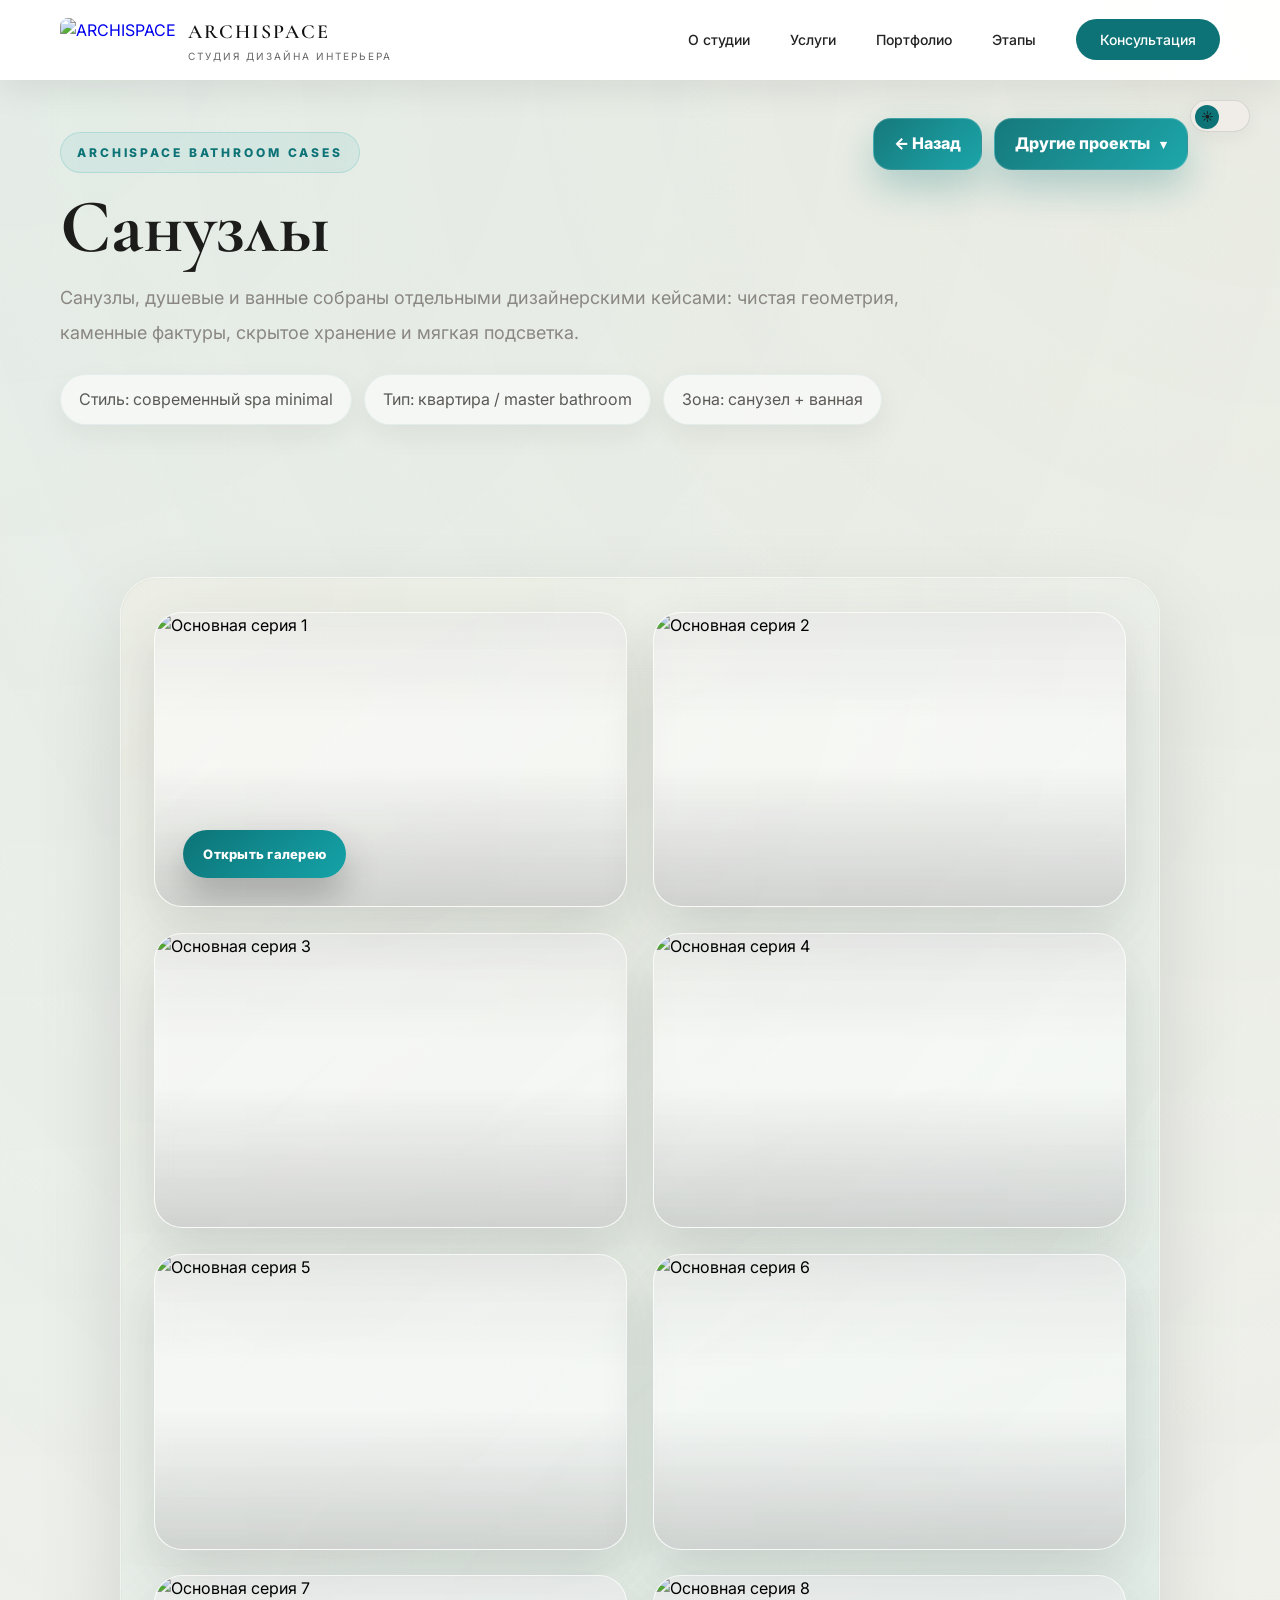
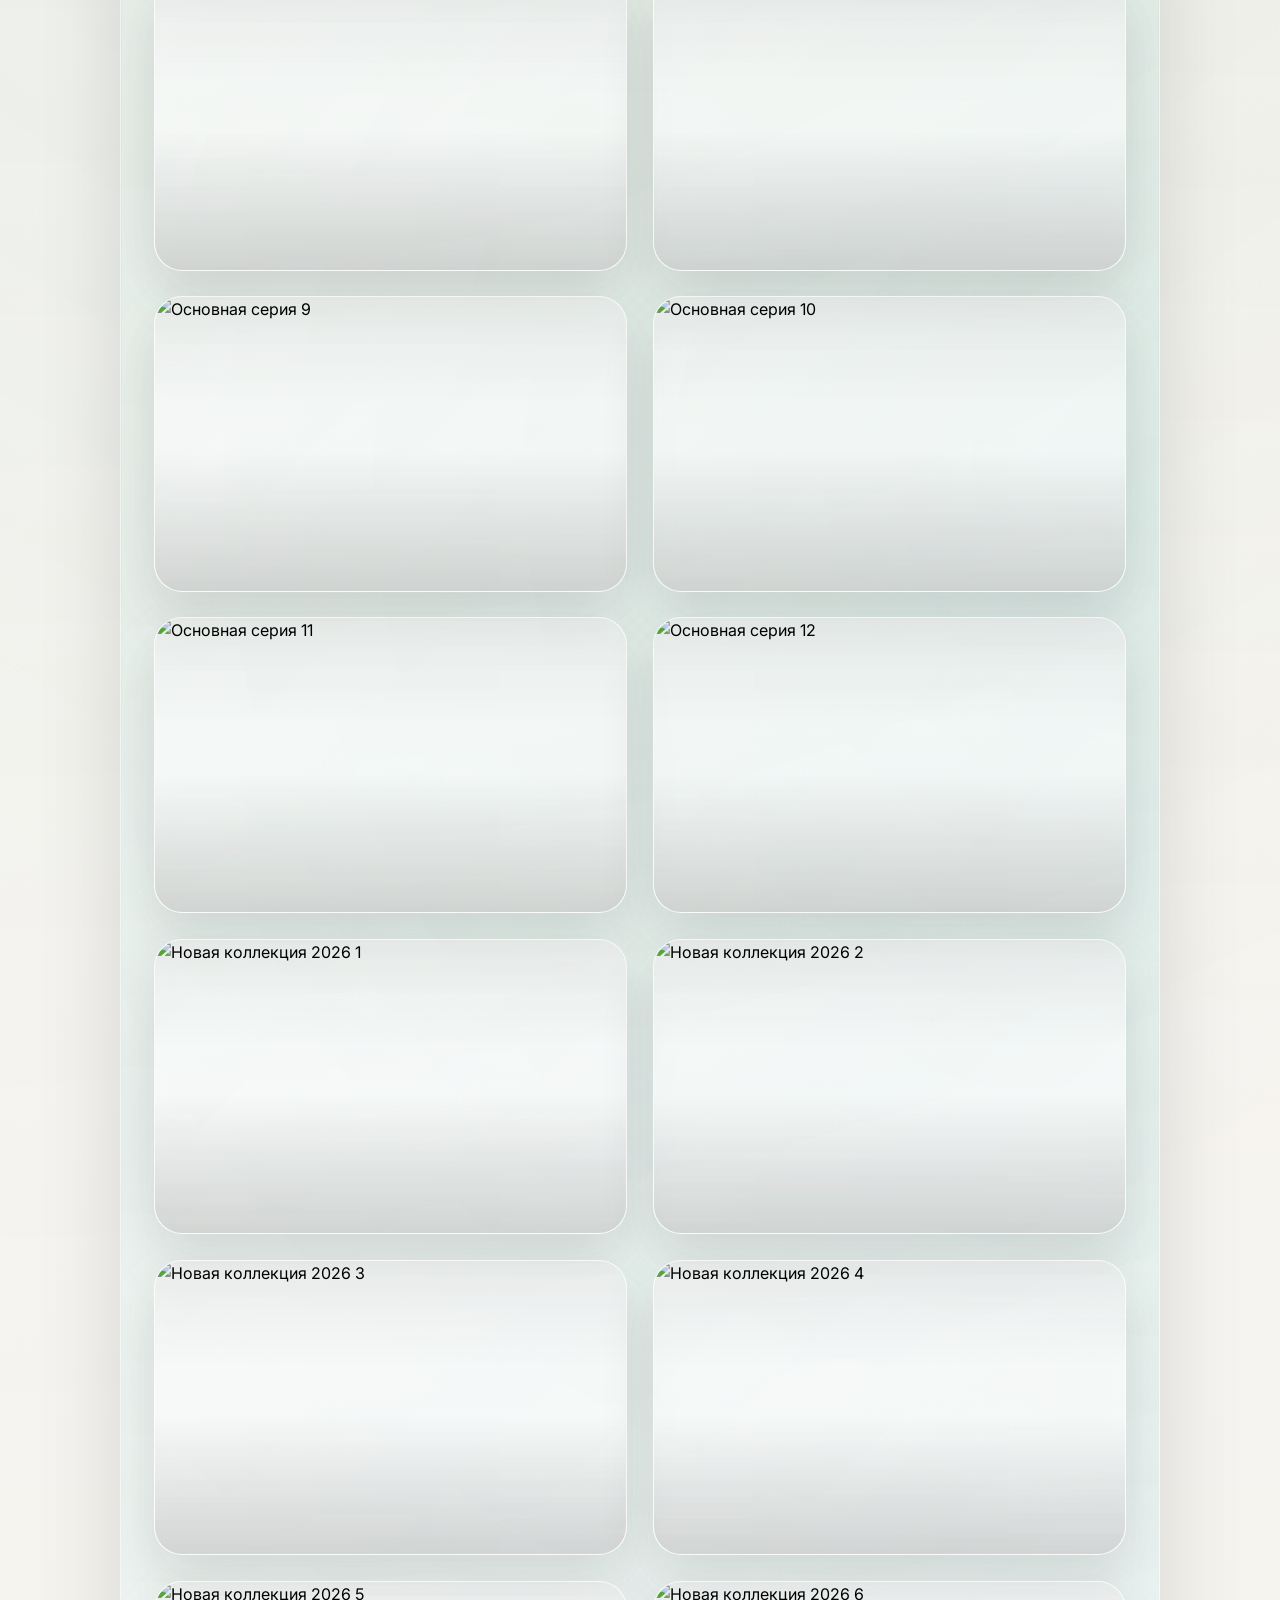
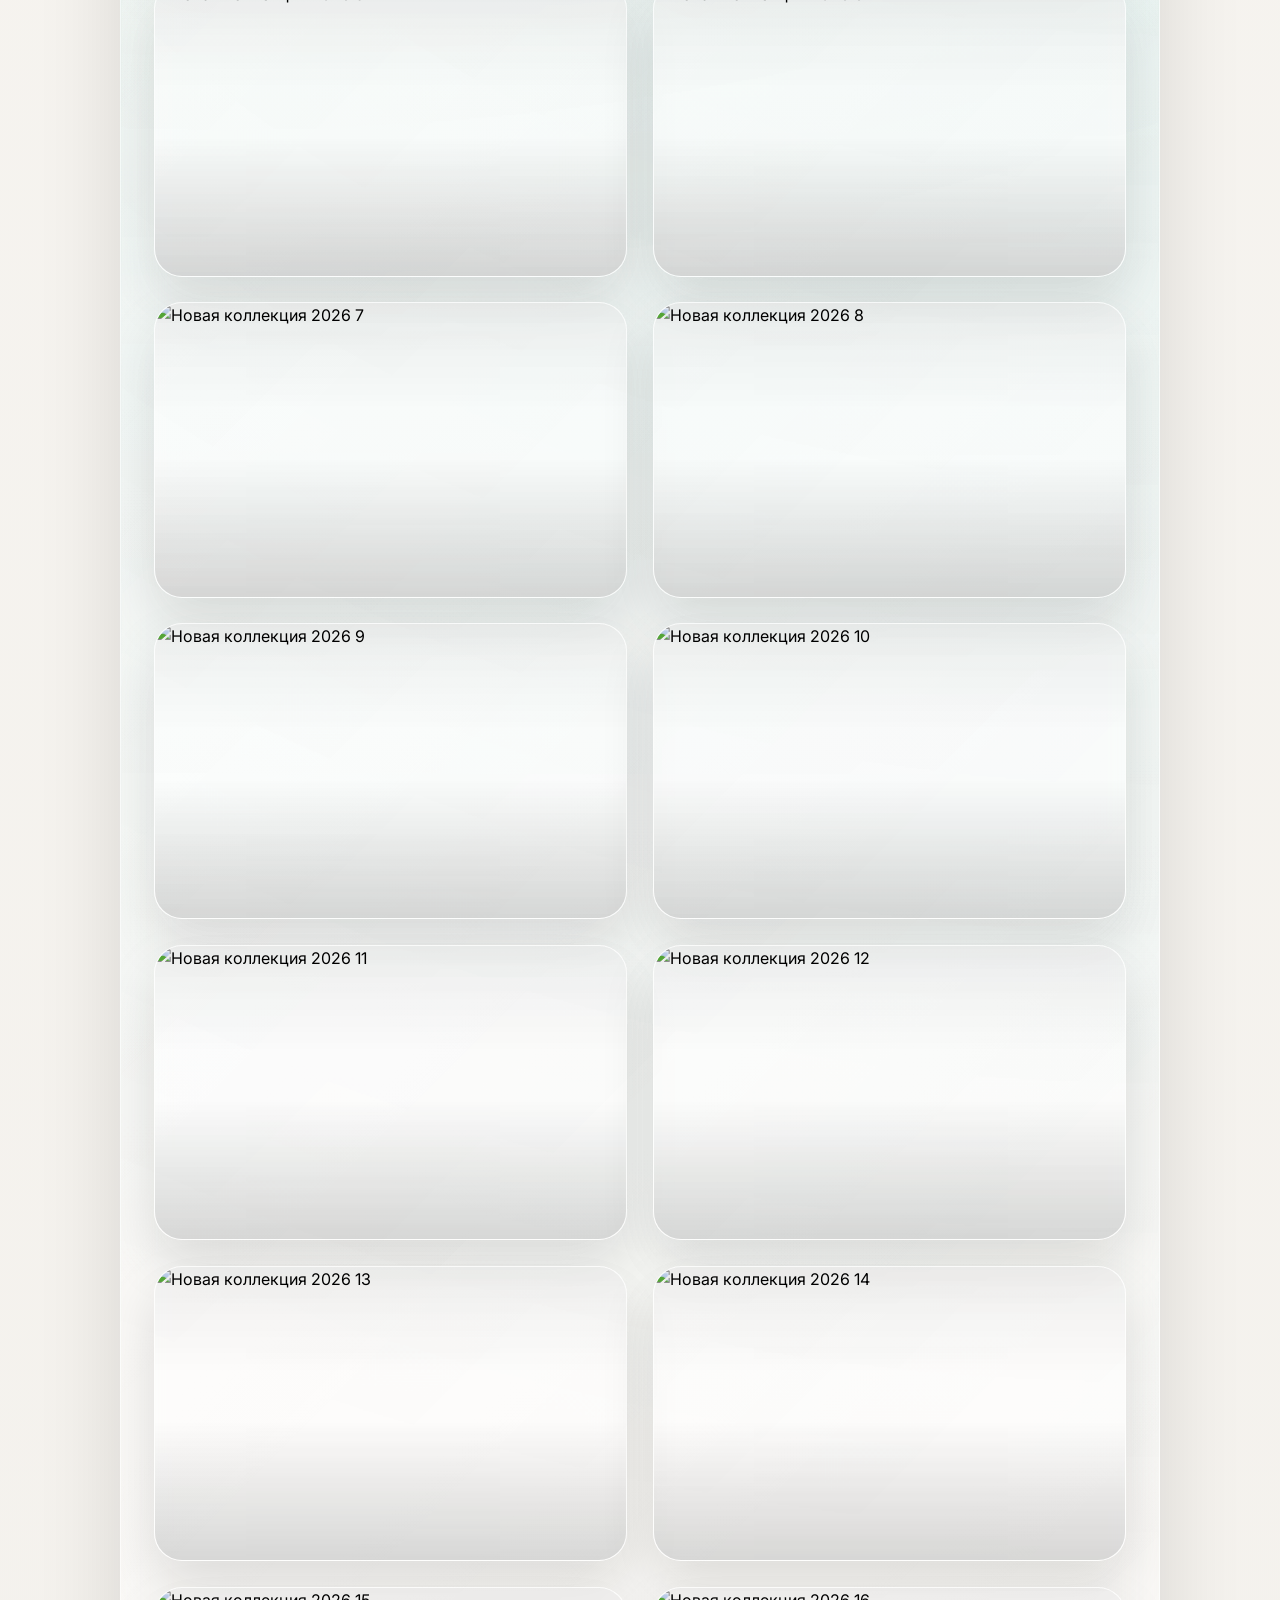
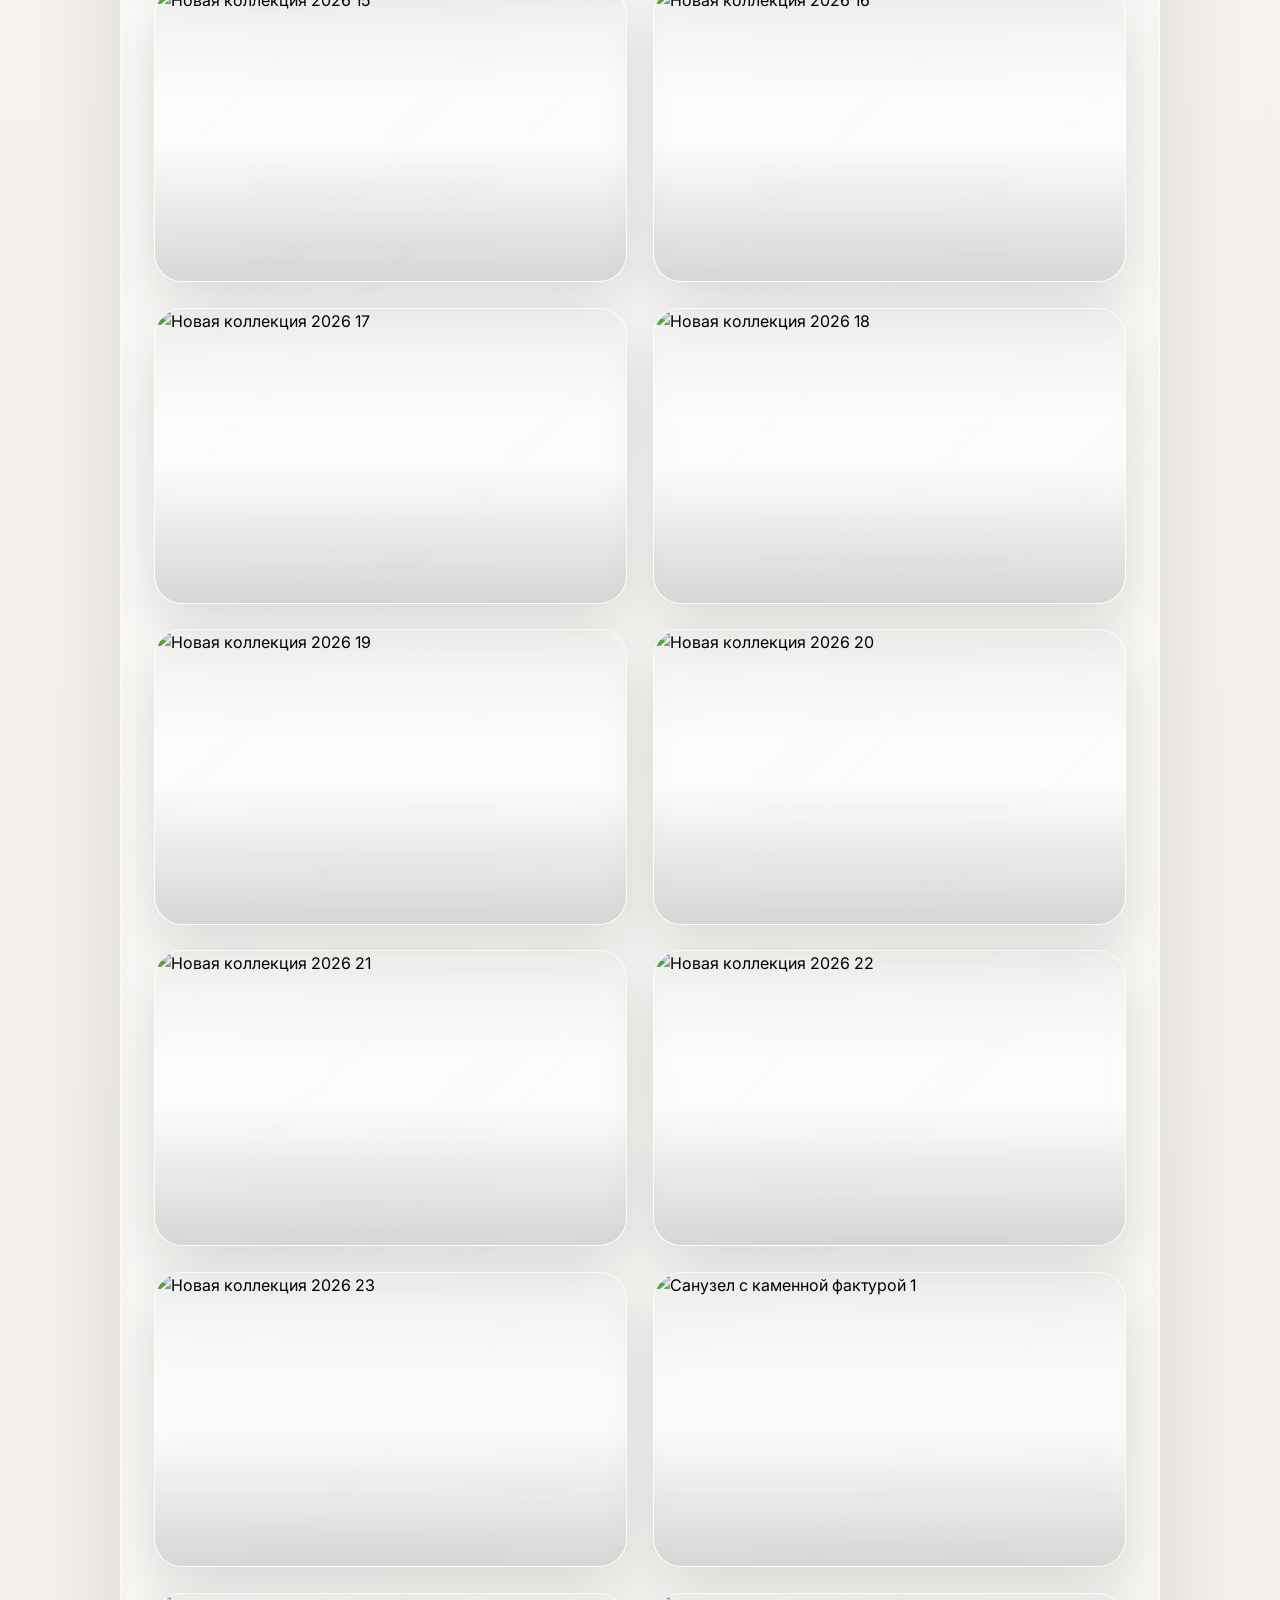
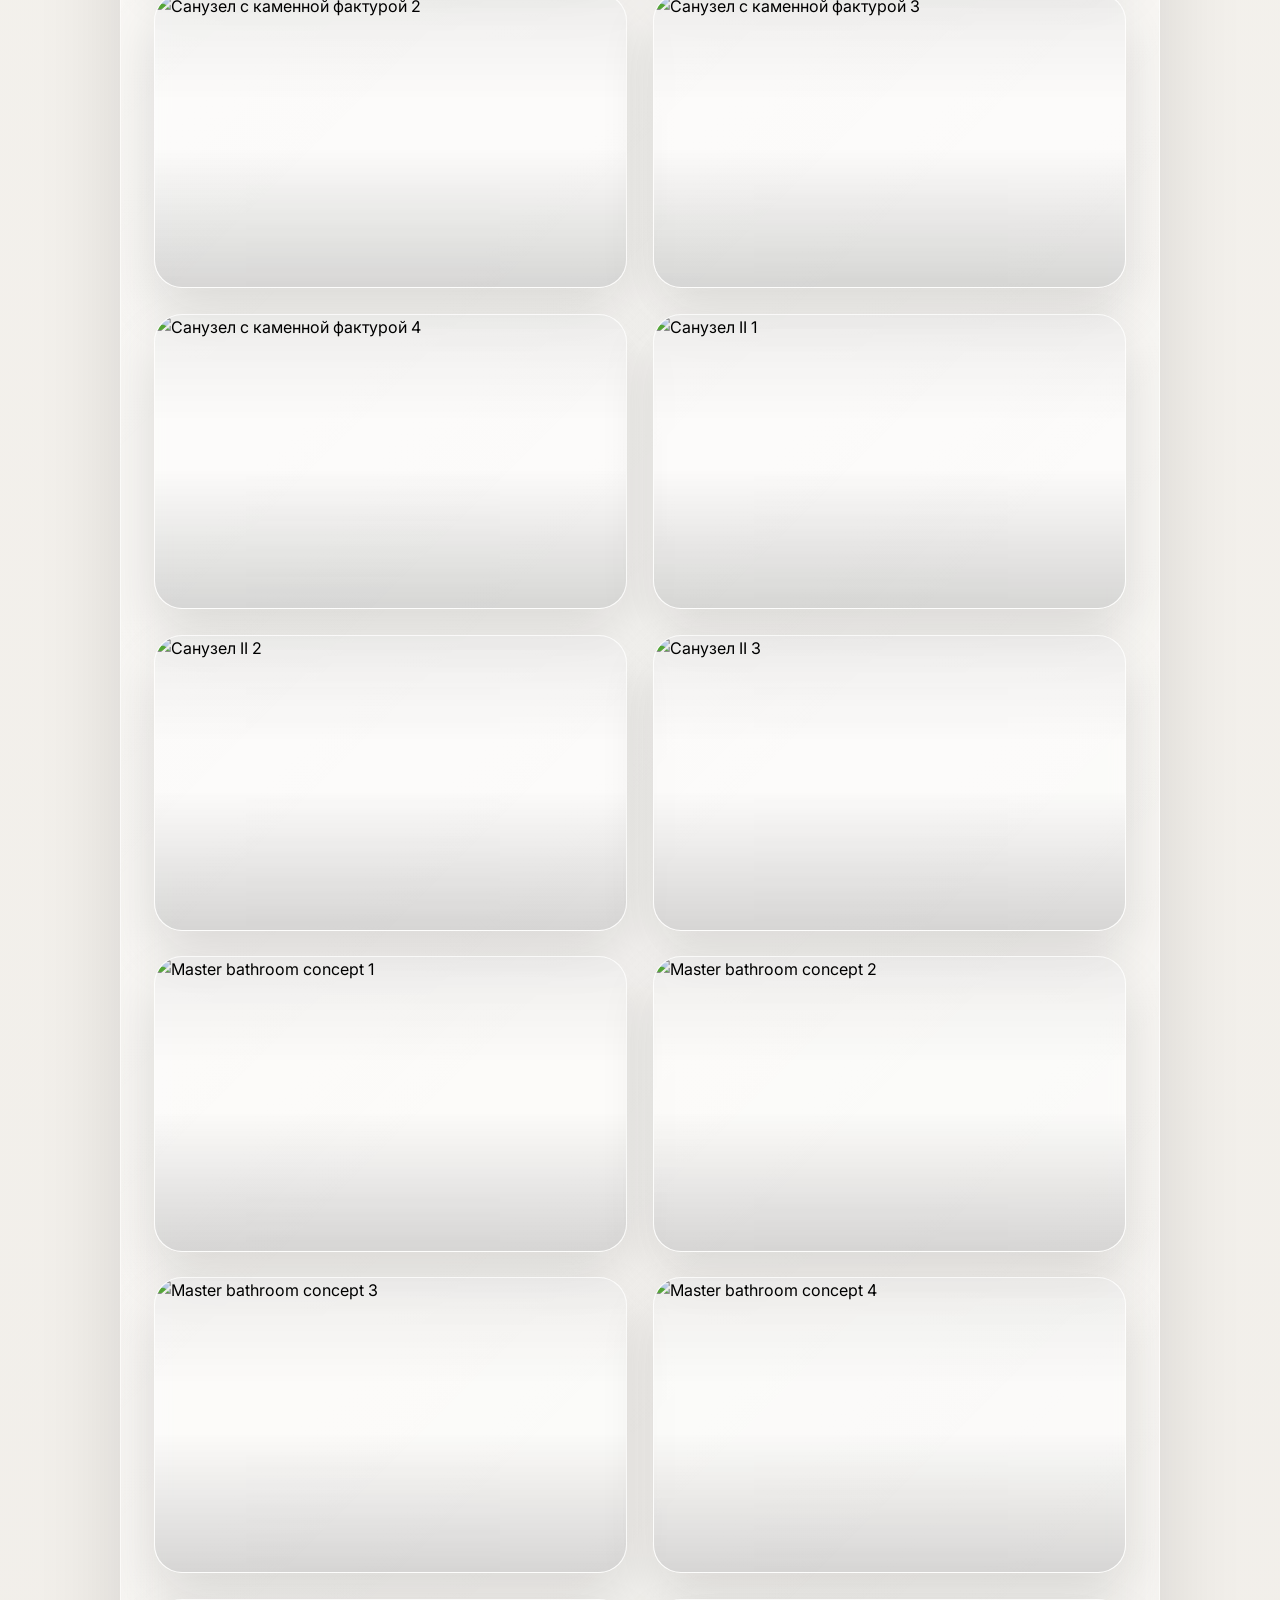
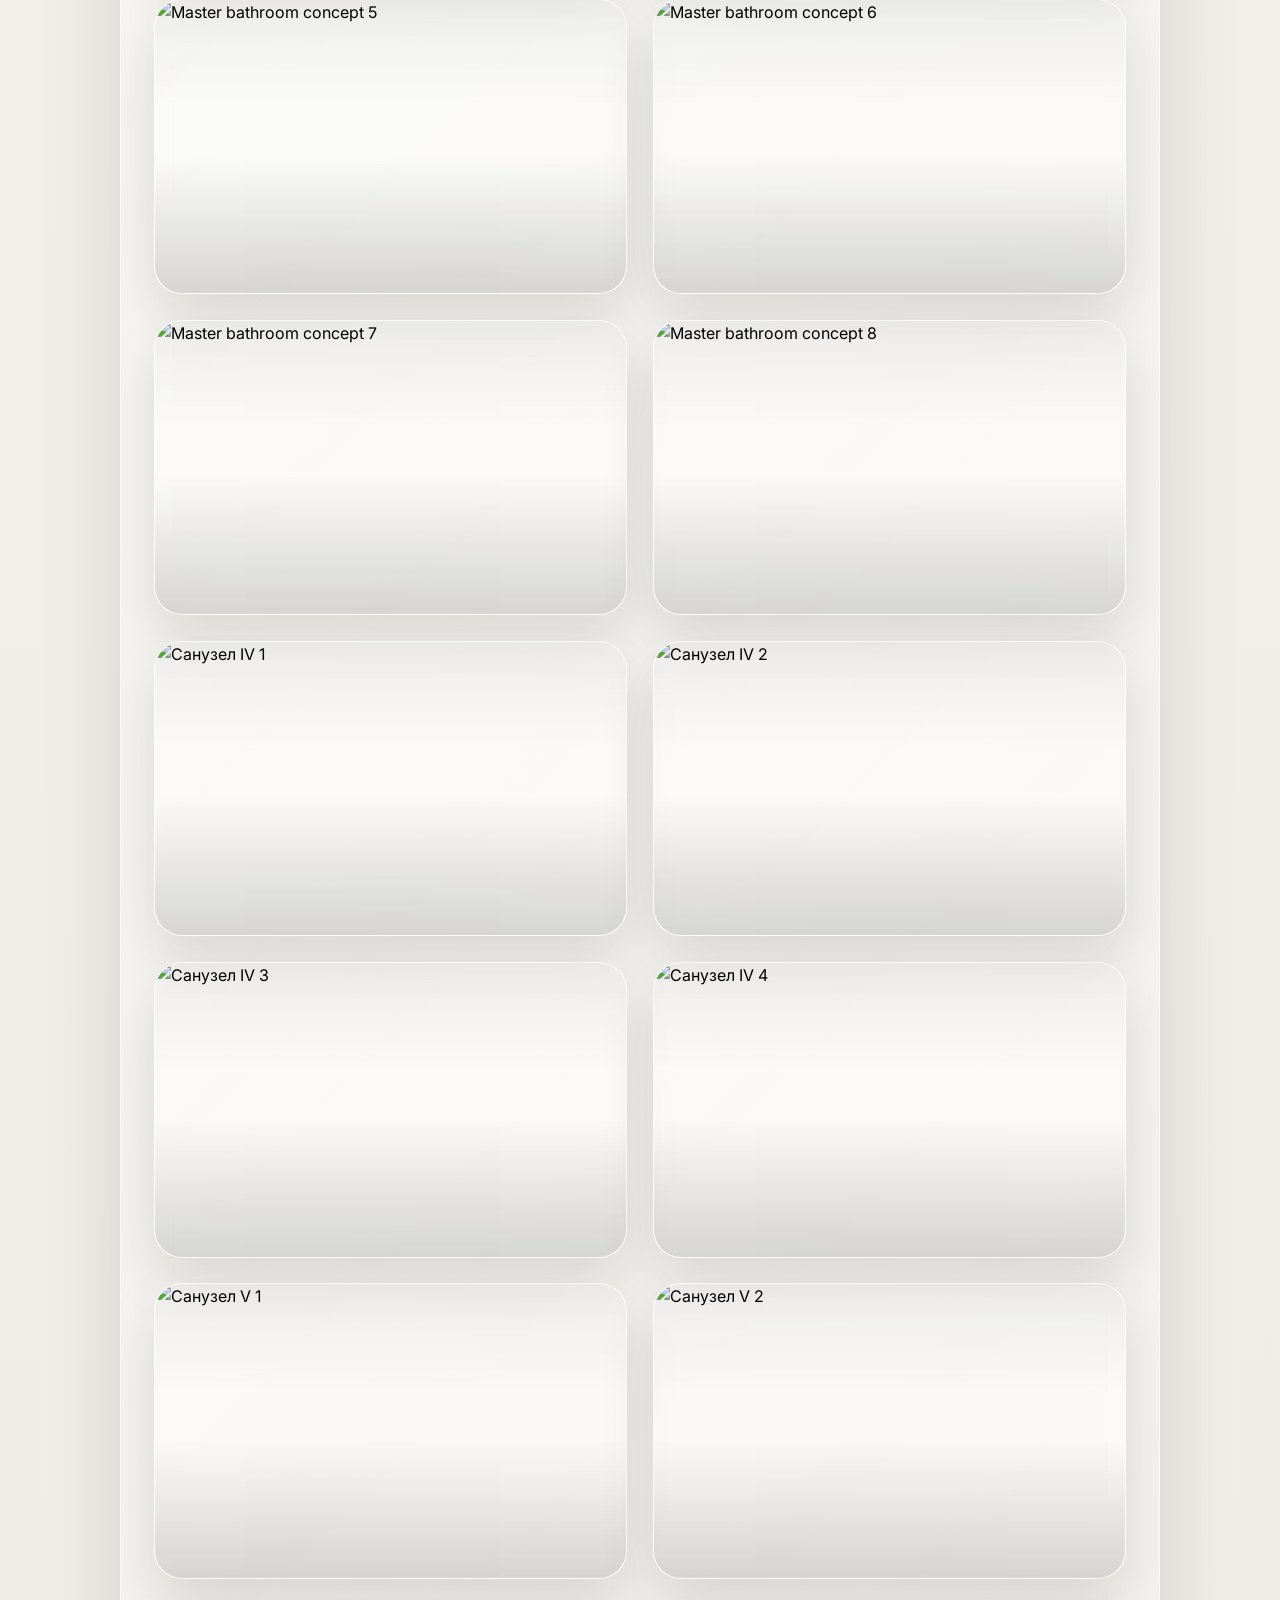
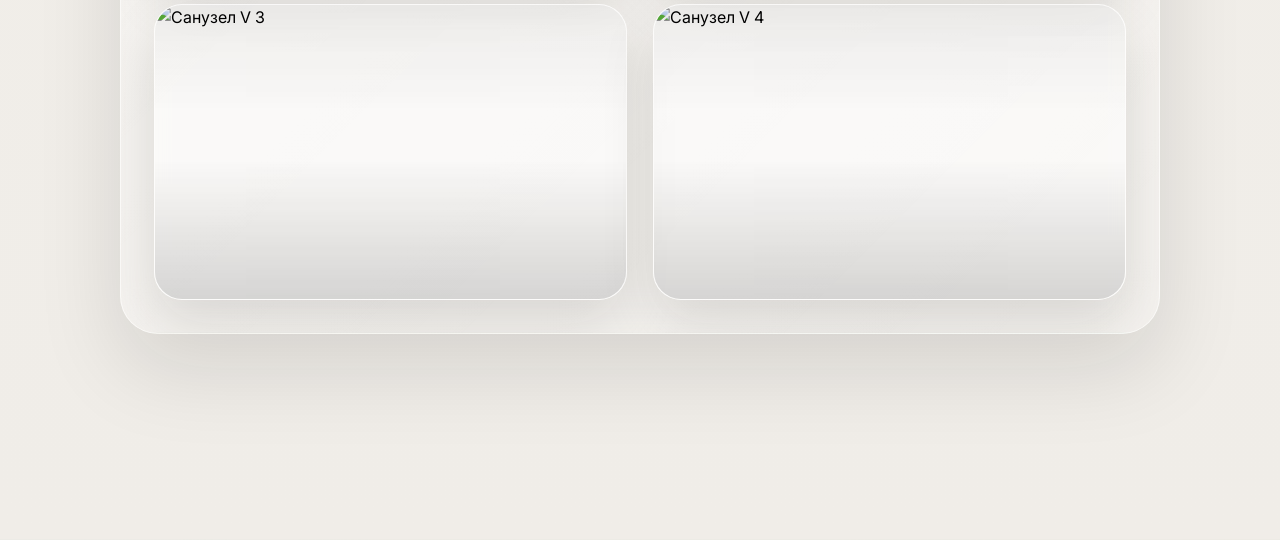
==== commit 2c661430: "Add files via upload" ====
--- a/portfolio-bathroom.html
+++ b/portfolio-bathroom.html
@@ -1,4 +1,4 @@
-﻿<!DOCTYPE html>
+<!DOCTYPE html>
 <html lang="ru">
 
 <head>
@@ -43,13 +43,12 @@
 
     <main class="project-page">
         <header class="project-header">
-            <span class="project-label">ARCHISPACE PROJECT</span>
+            <span class="project-label">ARCHISPACE BATHROOM CASES</span>
             <h1 class="project-title">Санузлы</h1>
-            <p class="project-subtitle">Подборка премиальных визуализаций санузлов с чистой геометрией, мягкой
-                подсветкой, современной сантехникой и дорогими фактурами.</p>
+            <p class="project-subtitle">Санузлы, душевые и ванные собраны отдельными дизайнерскими кейсами: чистая геометрия, каменные фактуры, скрытое хранение и мягкая подсветка.</p>
             <div class="project-meta">
-                <div class="project-meta-item">Стиль: современный минимализм</div>
-                <div class="project-meta-item">Тип: квартира</div>
+                <div class="project-meta-item">Стиль: современный spa minimal</div>
+                <div class="project-meta-item">Тип: квартира / master bathroom</div>
                 <div class="project-meta-item">Зона: санузел + ванная</div>
             </div>
         </header>
@@ -68,25 +67,25 @@
                     </button>
                     <div class="project-menu-panel" data-project-menu>
                         <div class="project-menu-list">
-                            <a href="portfolio-living.html" class="project-menu-item">
-                                <span>Кухня-гостиная</span>
-                                <span class="project-menu-note">Открыть</span>
-                            </a>
-                            <div class="project-menu-item is-active">
-                                <span>Санузлы</span>
-                                <span class="project-menu-badge">Сейчас</span>
-                            </div>
-                            <a href="portfolio-bedroom.html" class="project-menu-item">
-                                <span>Спальни</span>
-                                <span class="project-menu-note">Открыть</span>
-                            </a>
-                            <a href="portfolio-hallway.html" class="project-menu-item">
-                                <span>Прихожие</span>
-                                <span class="project-menu-note">Открыть</span>
-                            </a>
-                            <a href="portfolio-kids.html" class="project-menu-item">
-                                <span>Детская</span>
-                                <span class="project-menu-note">Открыть</span>
+                            <a href="portfolio-living.html" class="project-menu-item">
+                                <span>Кухня-гостиная</span>
+                                <span class="project-menu-note">Открыть</span>
+                            </a>
+                            <div class="project-menu-item is-active">
+                                <span>Санузлы</span>
+                                <span class="project-menu-badge">Сейчас</span>
+                            </div>
+                            <a href="portfolio-bedroom.html" class="project-menu-item">
+                                <span>Спальни</span>
+                                <span class="project-menu-note">Открыть</span>
+                            </a>
+                            <a href="portfolio-hallway.html" class="project-menu-item">
+                                <span>Прихожие</span>
+                                <span class="project-menu-note">Открыть</span>
+                            </a>
+                            <a href="portfolio-kids.html" class="project-menu-item">
+                                <span>Детская</span>
+                                <span class="project-menu-note">Открыть</span>
                             </a>
                         </div>
                     </div>
@@ -94,47 +93,72 @@
             </div>
         </section>
 
-        <section class="project-gallery-wrap" aria-label="Галерея проекта Санузлы">
+                <section class="project-gallery-wrap" aria-label="Дизайнерские кейсы санузлов">
             <div class="project-card-shell">
-                <div class="project-gallery" id="projectGallery">
-                    <button class="project-gallery-item" type="button"><img src="portfolio/bathroom/duw01.jpg" alt="Санузлы 1" loading="eager" decoding="async"></button>
-                    <button class="project-gallery-item" type="button"><img src="portfolio/bathroom/duw02.jpg" alt="Санузлы 2" loading="lazy" decoding="async"></button>
-                    <button class="project-gallery-item" type="button"><img src="portfolio/bathroom/duw03.jpg" alt="Санузлы 3" loading="lazy" decoding="async"></button>
-                    <button class="project-gallery-item" type="button"><img src="portfolio/bathroom/duw04.jpg" alt="Санузлы 4" loading="lazy" decoding="async"></button>
-                    <button class="project-gallery-item" type="button"><img src="portfolio/bathroom/duw05.jpg" alt="Санузлы 5" loading="lazy" decoding="async"></button>
-                    <button class="project-gallery-item" type="button"><img src="portfolio/bathroom/duw06.jpg" alt="Санузлы 6" loading="lazy" decoding="async"></button>
-                    <button class="project-gallery-item" type="button"><img src="portfolio/bathroom/vanna01.jpg" alt="Санузлы 7" loading="lazy" decoding="async"></button>
-                    <button class="project-gallery-item" type="button"><img src="portfolio/bathroom/vanna02.jpg" alt="Санузлы 8" loading="lazy" decoding="async"></button>
-                    <button class="project-gallery-item" type="button"><img src="portfolio/bathroom/vanna03.jpg" alt="Санузлы 9" loading="lazy" decoding="async"></button>
-                    <button class="project-gallery-item" type="button"><img src="portfolio/bathroom/vanna04.jpg" alt="Санузлы 10" loading="lazy" decoding="async"></button>
-                    <button class="project-gallery-item" type="button"><img src="portfolio/bathroom/vanna05.jpg" alt="Санузлы 11" loading="lazy" decoding="async"></button>
-                    <button class="project-gallery-item" type="button"><img src="portfolio/bathroom/vanna06.jpg" alt="Санузлы 12" loading="lazy" decoding="async"></button>
-                    <button class="project-gallery-item" type="button"><img src="portfolio/bathroom/new-2026/bathroom-new-01.jpg" alt="Санузлы 13" loading="lazy" decoding="async"></button>
-                    <button class="project-gallery-item" type="button"><img src="portfolio/bathroom/new-2026/bathroom-new-02.jpg" alt="Санузлы 14" loading="lazy" decoding="async"></button>
-                    <button class="project-gallery-item" type="button"><img src="portfolio/bathroom/new-2026/bathroom-new-03.jpg" alt="Санузлы 15" loading="lazy" decoding="async"></button>
-                    <button class="project-gallery-item" type="button"><img src="portfolio/bathroom/new-2026/bathroom-new-04.jpg" alt="Санузлы 16" loading="lazy" decoding="async"></button>
-                    <button class="project-gallery-item" type="button"><img src="portfolio/bathroom/new-2026/bathroom-new-05.jpg" alt="Санузлы 17" loading="lazy" decoding="async"></button>
-                    <button class="project-gallery-item" type="button"><img src="portfolio/bathroom/new-2026/bathroom-new-06.jpg" alt="Санузлы 18" loading="lazy" decoding="async"></button>
-                    <button class="project-gallery-item" type="button"><img src="portfolio/bathroom/new-2026/bathroom-new-07.jpg" alt="Санузлы 19" loading="lazy" decoding="async"></button>
-                    <button class="project-gallery-item" type="button"><img src="portfolio/bathroom/new-2026/bathroom-new-08.jpg" alt="Санузлы 20" loading="lazy" decoding="async"></button>
-                    <button class="project-gallery-item" type="button"><img src="portfolio/bathroom/new-2026/bathroom-new-09.jpg" alt="Санузлы 21" loading="lazy" decoding="async"></button>
-                    <button class="project-gallery-item" type="button"><img src="portfolio/bathroom/new-2026/bathroom-new-10.jpg" alt="Санузлы 22" loading="lazy" decoding="async"></button>
-                    <button class="project-gallery-item" type="button"><img src="portfolio/bathroom/new-2026/bathroom-new-11.jpg" alt="Санузлы 23" loading="lazy" decoding="async"></button>
-                    <button class="project-gallery-item" type="button"><img src="portfolio/bathroom/new-2026/bathroom-new-12.jpg" alt="Санузлы 24" loading="lazy" decoding="async"></button>
-                    <button class="project-gallery-item" type="button"><img src="portfolio/bathroom/new-2026/bathroom-new-13.jpg" alt="Санузлы 25" loading="lazy" decoding="async"></button>
-                    <button class="project-gallery-item" type="button"><img src="portfolio/bathroom/new-2026/bathroom-new-14.jpg" alt="Санузлы 26" loading="lazy" decoding="async"></button>
-                    <button class="project-gallery-item" type="button"><img src="portfolio/bathroom/new-2026/bathroom-new-15.jpg" alt="Санузлы 27" loading="lazy" decoding="async"></button>
-                    <button class="project-gallery-item" type="button"><img src="portfolio/bathroom/new-2026/bathroom-new-16.jpg" alt="Санузлы 28" loading="lazy" decoding="async"></button>
-                    <button class="project-gallery-item" type="button"><img src="portfolio/bathroom/new-2026/bathroom-new-17.jpg" alt="Санузлы 29" loading="lazy" decoding="async"></button>
-                    <button class="project-gallery-item" type="button"><img src="portfolio/bathroom/new-2026/bathroom-new-18.jpg" alt="Санузлы 30" loading="lazy" decoding="async"></button>
-                    <button class="project-gallery-item" type="button"><img src="portfolio/bathroom/new-2026/bathroom-new-19.jpg" alt="Санузлы 31" loading="lazy" decoding="async"></button>
-                    <button class="project-gallery-item" type="button"><img src="portfolio/bathroom/new-2026/bathroom-new-20.jpg" alt="Санузлы 32" loading="lazy" decoding="async"></button>
-                    <button class="project-gallery-item" type="button"><img src="portfolio/bathroom/new-2026/bathroom-new-21.jpg" alt="Санузлы 33" loading="lazy" decoding="async"></button>
-                    <button class="project-gallery-item" type="button"><img src="portfolio/bathroom/new-2026/bathroom-new-22.jpg" alt="Санузлы 34" loading="lazy" decoding="async"></button>
-                    <button class="project-gallery-item" type="button"><img src="portfolio/bathroom/new-2026/bathroom-new-23.jpg" alt="Санузлы 35" loading="lazy" decoding="async"></button>
+                <div class="project-gallery-frame" id="projectGallery">
+                    <div class="project-gallery">
+                        <button class="project-gallery-item" type="button"><img src="portfolio/bathroom/duw01.jpg" alt="Основная серия 1" loading="eager" decoding="async"></button>
+                        <button class="project-gallery-item" type="button"><img src="portfolio/bathroom/duw02.jpg" alt="Основная серия 2" loading="lazy" decoding="async"></button>
+                        <button class="project-gallery-item" type="button"><img src="portfolio/bathroom/duw03.jpg" alt="Основная серия 3" loading="lazy" decoding="async"></button>
+                        <button class="project-gallery-item" type="button"><img src="portfolio/bathroom/duw04.jpg" alt="Основная серия 4" loading="lazy" decoding="async"></button>
+                        <button class="project-gallery-item" type="button"><img src="portfolio/bathroom/duw05.jpg" alt="Основная серия 5" loading="lazy" decoding="async"></button>
+                        <button class="project-gallery-item" type="button"><img src="portfolio/bathroom/duw06.jpg" alt="Основная серия 6" loading="lazy" decoding="async"></button>
+                        <button class="project-gallery-item" type="button"><img src="portfolio/bathroom/vanna01.jpg" alt="Основная серия 7" loading="lazy" decoding="async"></button>
+                        <button class="project-gallery-item" type="button"><img src="portfolio/bathroom/vanna02.jpg" alt="Основная серия 8" loading="lazy" decoding="async"></button>
+                        <button class="project-gallery-item" type="button"><img src="portfolio/bathroom/vanna03.jpg" alt="Основная серия 9" loading="lazy" decoding="async"></button>
+                        <button class="project-gallery-item" type="button"><img src="portfolio/bathroom/vanna04.jpg" alt="Основная серия 10" loading="lazy" decoding="async"></button>
+                        <button class="project-gallery-item" type="button"><img src="portfolio/bathroom/vanna05.jpg" alt="Основная серия 11" loading="lazy" decoding="async"></button>
+                        <button class="project-gallery-item" type="button"><img src="portfolio/bathroom/vanna06.jpg" alt="Основная серия 12" loading="lazy" decoding="async"></button>
+                        <button class="project-gallery-item" type="button"><img src="portfolio/bathroom/new-2026/bathroom-new-01.jpg" alt="Новая коллекция 2026 1" loading="lazy" decoding="async"></button>
+                        <button class="project-gallery-item" type="button"><img src="portfolio/bathroom/new-2026/bathroom-new-02.jpg" alt="Новая коллекция 2026 2" loading="lazy" decoding="async"></button>
+                        <button class="project-gallery-item" type="button"><img src="portfolio/bathroom/new-2026/bathroom-new-03.jpg" alt="Новая коллекция 2026 3" loading="lazy" decoding="async"></button>
+                        <button class="project-gallery-item" type="button"><img src="portfolio/bathroom/new-2026/bathroom-new-04.jpg" alt="Новая коллекция 2026 4" loading="lazy" decoding="async"></button>
+                        <button class="project-gallery-item" type="button"><img src="portfolio/bathroom/new-2026/bathroom-new-05.jpg" alt="Новая коллекция 2026 5" loading="lazy" decoding="async"></button>
+                        <button class="project-gallery-item" type="button"><img src="portfolio/bathroom/new-2026/bathroom-new-06.jpg" alt="Новая коллекция 2026 6" loading="lazy" decoding="async"></button>
+                        <button class="project-gallery-item" type="button"><img src="portfolio/bathroom/new-2026/bathroom-new-07.jpg" alt="Новая коллекция 2026 7" loading="lazy" decoding="async"></button>
+                        <button class="project-gallery-item" type="button"><img src="portfolio/bathroom/new-2026/bathroom-new-08.jpg" alt="Новая коллекция 2026 8" loading="lazy" decoding="async"></button>
+                        <button class="project-gallery-item" type="button"><img src="portfolio/bathroom/new-2026/bathroom-new-09.jpg" alt="Новая коллекция 2026 9" loading="lazy" decoding="async"></button>
+                        <button class="project-gallery-item" type="button"><img src="portfolio/bathroom/new-2026/bathroom-new-10.jpg" alt="Новая коллекция 2026 10" loading="lazy" decoding="async"></button>
+                        <button class="project-gallery-item" type="button"><img src="portfolio/bathroom/new-2026/bathroom-new-11.jpg" alt="Новая коллекция 2026 11" loading="lazy" decoding="async"></button>
+                        <button class="project-gallery-item" type="button"><img src="portfolio/bathroom/new-2026/bathroom-new-12.jpg" alt="Новая коллекция 2026 12" loading="lazy" decoding="async"></button>
+                        <button class="project-gallery-item" type="button"><img src="portfolio/bathroom/new-2026/bathroom-new-13.jpg" alt="Новая коллекция 2026 13" loading="lazy" decoding="async"></button>
+                        <button class="project-gallery-item" type="button"><img src="portfolio/bathroom/new-2026/bathroom-new-14.jpg" alt="Новая коллекция 2026 14" loading="lazy" decoding="async"></button>
+                        <button class="project-gallery-item" type="button"><img src="portfolio/bathroom/new-2026/bathroom-new-15.jpg" alt="Новая коллекция 2026 15" loading="lazy" decoding="async"></button>
+                        <button class="project-gallery-item" type="button"><img src="portfolio/bathroom/new-2026/bathroom-new-16.jpg" alt="Новая коллекция 2026 16" loading="lazy" decoding="async"></button>
+                        <button class="project-gallery-item" type="button"><img src="portfolio/bathroom/new-2026/bathroom-new-17.jpg" alt="Новая коллекция 2026 17" loading="lazy" decoding="async"></button>
+                        <button class="project-gallery-item" type="button"><img src="portfolio/bathroom/new-2026/bathroom-new-18.jpg" alt="Новая коллекция 2026 18" loading="lazy" decoding="async"></button>
+                        <button class="project-gallery-item" type="button"><img src="portfolio/bathroom/new-2026/bathroom-new-19.jpg" alt="Новая коллекция 2026 19" loading="lazy" decoding="async"></button>
+                        <button class="project-gallery-item" type="button"><img src="portfolio/bathroom/new-2026/bathroom-new-20.jpg" alt="Новая коллекция 2026 20" loading="lazy" decoding="async"></button>
+                        <button class="project-gallery-item" type="button"><img src="portfolio/bathroom/new-2026/bathroom-new-21.jpg" alt="Новая коллекция 2026 21" loading="lazy" decoding="async"></button>
+                        <button class="project-gallery-item" type="button"><img src="portfolio/bathroom/new-2026/bathroom-new-22.jpg" alt="Новая коллекция 2026 22" loading="lazy" decoding="async"></button>
+                        <button class="project-gallery-item" type="button"><img src="portfolio/bathroom/new-2026/bathroom-new-23.jpg" alt="Новая коллекция 2026 23" loading="lazy" decoding="async"></button>
+                        <button class="project-gallery-item" type="button"><img src="гардероб 2/санузел/photo_2026-04-15_00-05-36.jpg" alt="Санузел с каменной фактурой 1" loading="lazy" decoding="async"></button>
+                        <button class="project-gallery-item" type="button"><img src="гардероб 2/санузел/photo_2026-04-15_00-05-47.jpg" alt="Санузел с каменной фактурой 2" loading="lazy" decoding="async"></button>
+                        <button class="project-gallery-item" type="button"><img src="гардероб 2/санузел/photo_2026-04-15_00-05-54.jpg" alt="Санузел с каменной фактурой 3" loading="lazy" decoding="async"></button>
+                        <button class="project-gallery-item" type="button"><img src="гардероб 2/санузел/photo_2026-04-15_00-05-58.jpg" alt="Санузел с каменной фактурой 4" loading="lazy" decoding="async"></button>
+                        <button class="project-gallery-item" type="button"><img src="гардероб 2/санузел 2/photo_2026-04-15_00-21-17.jpg" alt="Санузел II 1" loading="lazy" decoding="async"></button>
+                        <button class="project-gallery-item" type="button"><img src="гардероб 2/санузел 2/photo_2026-04-15_00-21-28.jpg" alt="Санузел II 2" loading="lazy" decoding="async"></button>
+                        <button class="project-gallery-item" type="button"><img src="гардероб 2/санузел 2/photo_2026-04-15_00-21-32.jpg" alt="Санузел II 3" loading="lazy" decoding="async"></button>
+                        <button class="project-gallery-item" type="button"><img src="гардероб 2/санузел3/photo_2026-04-15_00-21-56.jpg" alt="Master bathroom concept 1" loading="lazy" decoding="async"></button>
+                        <button class="project-gallery-item" type="button"><img src="гардероб 2/санузел3/photo_2026-04-15_00-22-09.jpg" alt="Master bathroom concept 2" loading="lazy" decoding="async"></button>
+                        <button class="project-gallery-item" type="button"><img src="гардероб 2/санузел3/photo_2026-04-15_00-22-21.jpg" alt="Master bathroom concept 3" loading="lazy" decoding="async"></button>
+                        <button class="project-gallery-item" type="button"><img src="гардероб 2/санузел3/photo_2026-04-15_00-22-25.jpg" alt="Master bathroom concept 4" loading="lazy" decoding="async"></button>
+                        <button class="project-gallery-item" type="button"><img src="гардероб 2/санузел3/photo_2026-04-15_00-22-28.jpg" alt="Master bathroom concept 5" loading="lazy" decoding="async"></button>
+                        <button class="project-gallery-item" type="button"><img src="гардероб 2/санузел3/photo_2026-04-15_00-22-31.jpg" alt="Master bathroom concept 6" loading="lazy" decoding="async"></button>
+                        <button class="project-gallery-item" type="button"><img src="гардероб 2/санузел3/photo_2026-04-15_00-22-34.jpg" alt="Master bathroom concept 7" loading="lazy" decoding="async"></button>
+                        <button class="project-gallery-item" type="button"><img src="гардероб 2/санузел3/photo_2026-04-15_00-22-38.jpg" alt="Master bathroom concept 8" loading="lazy" decoding="async"></button>
+                        <button class="project-gallery-item" type="button"><img src="гардероб 2/санузел4/photo_2026-04-15_00-30-02.jpg" alt="Санузел IV 1" loading="lazy" decoding="async"></button>
+                        <button class="project-gallery-item" type="button"><img src="гардероб 2/санузел4/photo_2026-04-15_00-30-12.jpg" alt="Санузел IV 2" loading="lazy" decoding="async"></button>
+                        <button class="project-gallery-item" type="button"><img src="гардероб 2/санузел4/photo_2026-04-15_00-30-15.jpg" alt="Санузел IV 3" loading="lazy" decoding="async"></button>
+                        <button class="project-gallery-item" type="button"><img src="гардероб 2/санузел4/photo_2026-04-15_00-30-18.jpg" alt="Санузел IV 4" loading="lazy" decoding="async"></button>
+                        <button class="project-gallery-item" type="button"><img src="гардероб 2/санузел5/photo_2026-04-15_00-35-40.jpg" alt="Санузел V 1" loading="lazy" decoding="async"></button>
+                        <button class="project-gallery-item" type="button"><img src="гардероб 2/санузел5/photo_2026-04-15_00-35-51.jpg" alt="Санузел V 2" loading="lazy" decoding="async"></button>
+                        <button class="project-gallery-item" type="button"><img src="гардероб 2/санузел5/photo_2026-04-15_00-35-55.jpg" alt="Санузел V 3" loading="lazy" decoding="async"></button>
+                        <button class="project-gallery-item" type="button"><img src="гардероб 2/санузел5/photo_2026-04-15_00-36-00.jpg" alt="Санузел V 4" loading="lazy" decoding="async"></button>
+                    </div>
                 </div>
             </div>
-        </section>
+        </section>
     </main>
 
     <div class="lightbox" id="lightbox" aria-hidden="true">
@@ -145,7 +169,7 @@
                 <div class="lightbox-counter">
                     <span id="currentSlide">1</span>
                     <span>/</span>
-                    <span id="totalSlides">35</span>
+                    <span id="totalSlides">58</span>
                 </div>
             </div>
             <div class="lightbox-stage">
@@ -166,4 +190,4 @@
     <script src="project.js" defer></script>
 </body>
 
-</html>
+</html>
--- a/project.css
+++ b/project.css
@@ -269,15 +269,79 @@
     isolation: isolate;
 }
 
+.project-gallery-frame {
+    position: relative;
+    overflow: hidden;
+    isolation: isolate;
+    width: 100%;
+    padding: clamp(18px, 2.6vw, 34px);
+    border-radius: 38px;
+    background:
+        radial-gradient(circle at 10% 0%, rgba(201, 169, 110, 0.16), transparent 32%),
+        radial-gradient(circle at 100% 16%, rgba(20, 163, 168, 0.14), transparent 34%),
+        linear-gradient(135deg, rgba(255, 255, 255, 0.62), rgba(255, 255, 255, 0.24));
+    border: 1px solid rgba(255, 255, 255, 0.52);
+    box-shadow: 0 34px 86px rgba(20, 20, 20, 0.12);
+    backdrop-filter: blur(22px);
+    -webkit-backdrop-filter: blur(22px);
+    transform: translateY(0);
+    animation: projectGalleryReveal 0.72s ease both;
+    transition: transform 0.36s ease, border-color 0.36s ease, box-shadow 0.36s ease;
+}
+
+.project-gallery-frame::before {
+    content: "";
+    position: absolute;
+    inset: 1px;
+    z-index: -2;
+    border-radius: 37px;
+    background:
+        linear-gradient(180deg, rgba(255, 255, 255, 0.14), transparent 38%),
+        linear-gradient(135deg, rgba(255, 255, 255, 0.1), rgba(255, 255, 255, 0.02));
+    pointer-events: none;
+}
+
+.project-gallery-frame::after {
+    content: "";
+    position: absolute;
+    right: 8%;
+    bottom: -22%;
+    z-index: -1;
+    width: min(360px, 38vw);
+    aspect-ratio: 1;
+    border-radius: 50%;
+    background: rgba(20, 163, 168, 0.12);
+    filter: blur(54px);
+    pointer-events: none;
+}
+
+.project-gallery-frame:hover {
+    border-color: rgba(20, 163, 168, 0.28);
+    box-shadow: 0 34px 84px rgba(13, 115, 119, 0.13), 0 24px 64px rgba(20, 20, 20, 0.12);
+}
+
+[data-theme="dark"] .project-gallery-frame {
+    background:
+        radial-gradient(circle at 10% 0%, rgba(201, 169, 110, 0.13), transparent 32%),
+        radial-gradient(circle at 100% 16%, rgba(20, 163, 168, 0.16), transparent 34%),
+        linear-gradient(135deg, rgba(255, 255, 255, 0.058), rgba(255, 255, 255, 0.02));
+    border-color: rgba(255, 255, 255, 0.09);
+    box-shadow: 0 34px 90px rgba(0, 0, 0, 0.28);
+}
+
 .project-gallery {
     width: 100%;
     display: grid;
-    grid-template-columns: repeat(3, minmax(0, 1fr));
-    gap: clamp(18px, 2.2vw, 30px);
+    grid-template-columns: repeat(auto-fit, minmax(min(100%, 320px), 1fr));
+    gap: clamp(18px, 2vw, 28px);
     margin: 0;
 }
 
 .project-gallery.compact {
+    grid-template-columns: repeat(4, minmax(0, 1fr));
+}
+
+.project-gallery-frame.compact .project-gallery {
     grid-template-columns: repeat(4, minmax(0, 1fr));
 }
 
@@ -298,6 +362,8 @@
     box-shadow: 0 24px 54px rgba(20, 20, 20, 0.12);
     cursor: pointer;
     isolation: isolate;
+    transform: translateY(0);
+    transition: transform 0.36s ease, border-color 0.36s ease, box-shadow 0.36s ease;
 }
 
 [data-theme="dark"] .project-gallery-item {
@@ -355,8 +421,31 @@
     filter: saturate(1.04) contrast(1.03);
 }
 
+.project-gallery-item:hover {
+    transform: translateY(-6px);
+    border-color: rgba(20, 163, 168, 0.32);
+    box-shadow: 0 30px 70px rgba(13, 115, 119, 0.16), 0 18px 50px rgba(20, 20, 20, 0.16);
+}
+
 .project-gallery-item:hover::after {
     opacity: 0.5;
+}
+
+.project-gallery-item:focus-visible {
+    outline: 3px solid rgba(20, 163, 168, 0.56);
+    outline-offset: 4px;
+}
+
+@keyframes projectGalleryReveal {
+    from {
+        opacity: 0;
+        transform: translateY(22px);
+    }
+
+    to {
+        opacity: 1;
+        transform: translateY(0);
+    }
 }
 
 .lightbox {
@@ -577,6 +666,10 @@
     .project-gallery.compact {
         grid-template-columns: repeat(3, minmax(0, 1fr));
     }
+
+    .project-gallery-frame.compact .project-gallery {
+        grid-template-columns: repeat(3, minmax(0, 1fr));
+    }
 }
 
 @media (max-width: 992px) {
@@ -617,9 +710,15 @@
     }
 
     .project-gallery,
-    .project-gallery.compact {
+    .project-gallery.compact,
+    .project-gallery-frame.compact .project-gallery {
         grid-template-columns: 1fr;
         gap: 18px;
+    }
+
+    .project-gallery-frame {
+        padding: 16px;
+        border-radius: 28px;
     }
 
     .project-menu-panel {
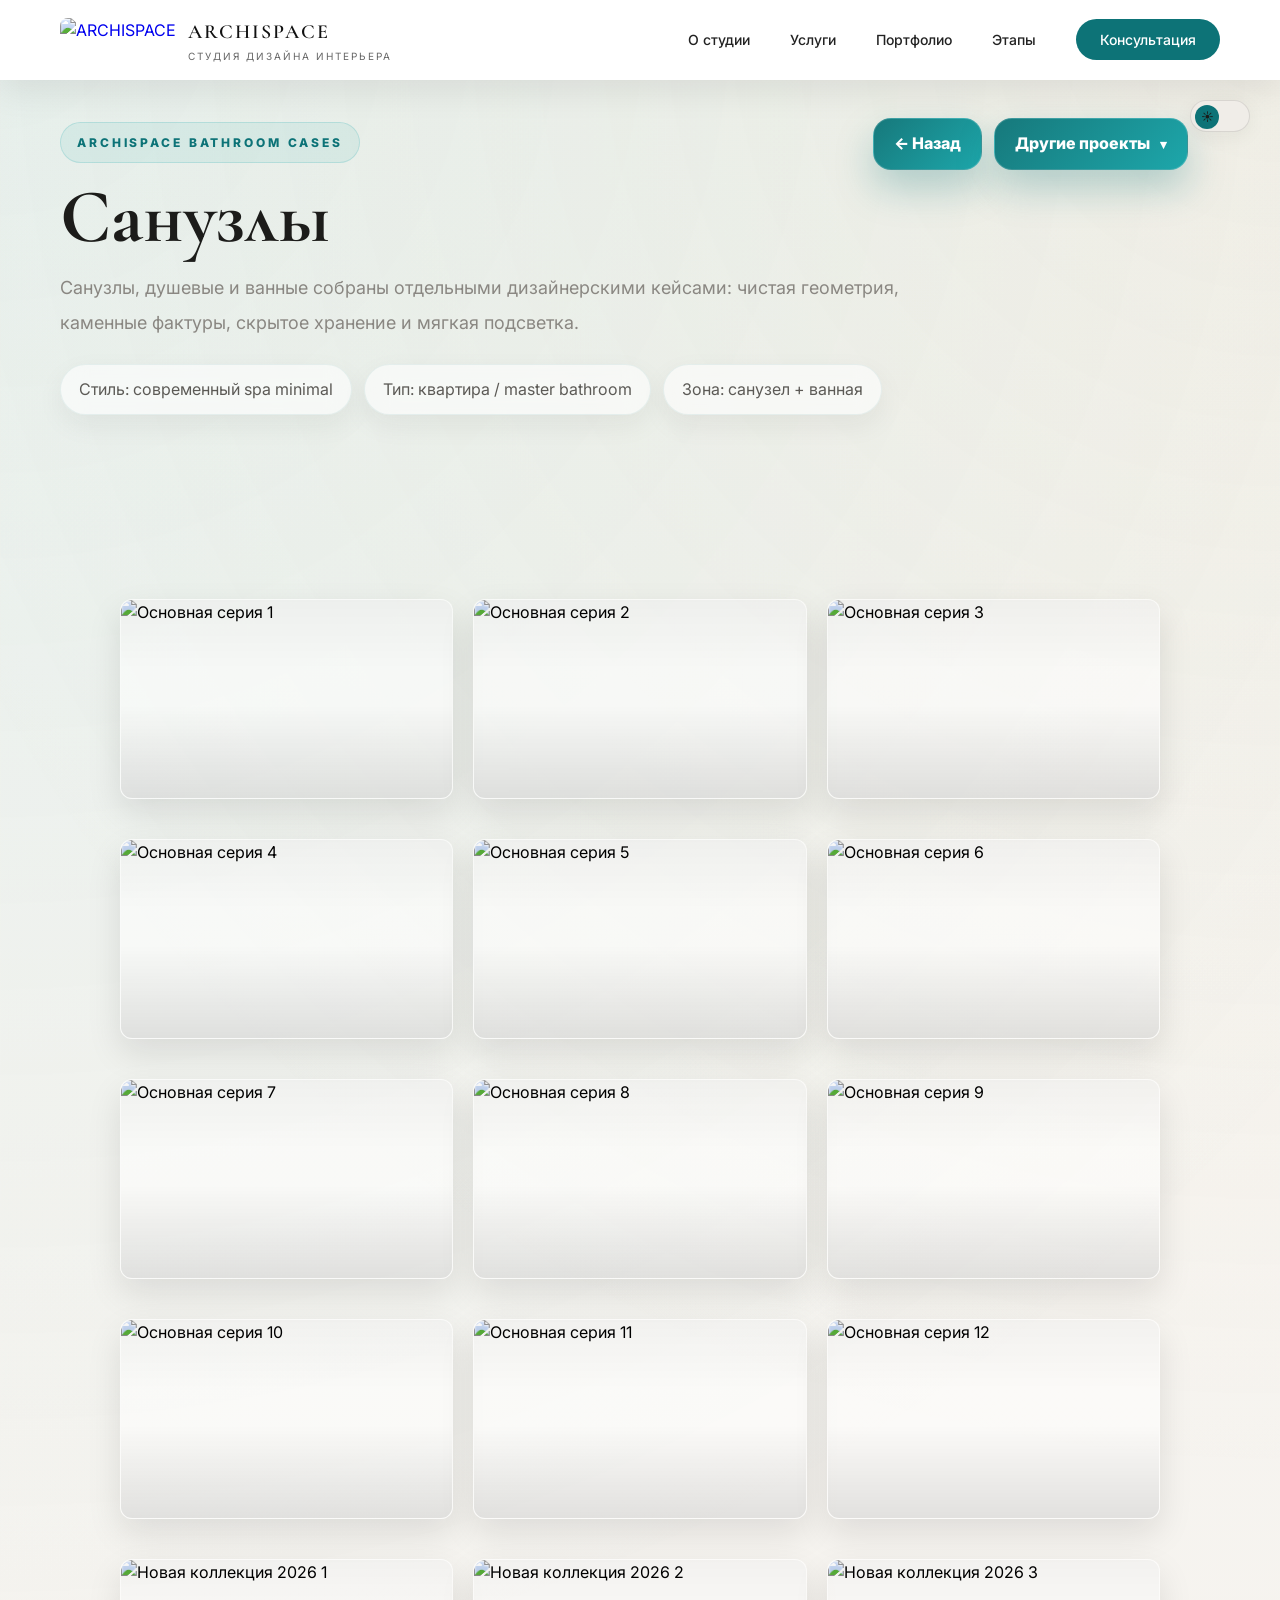
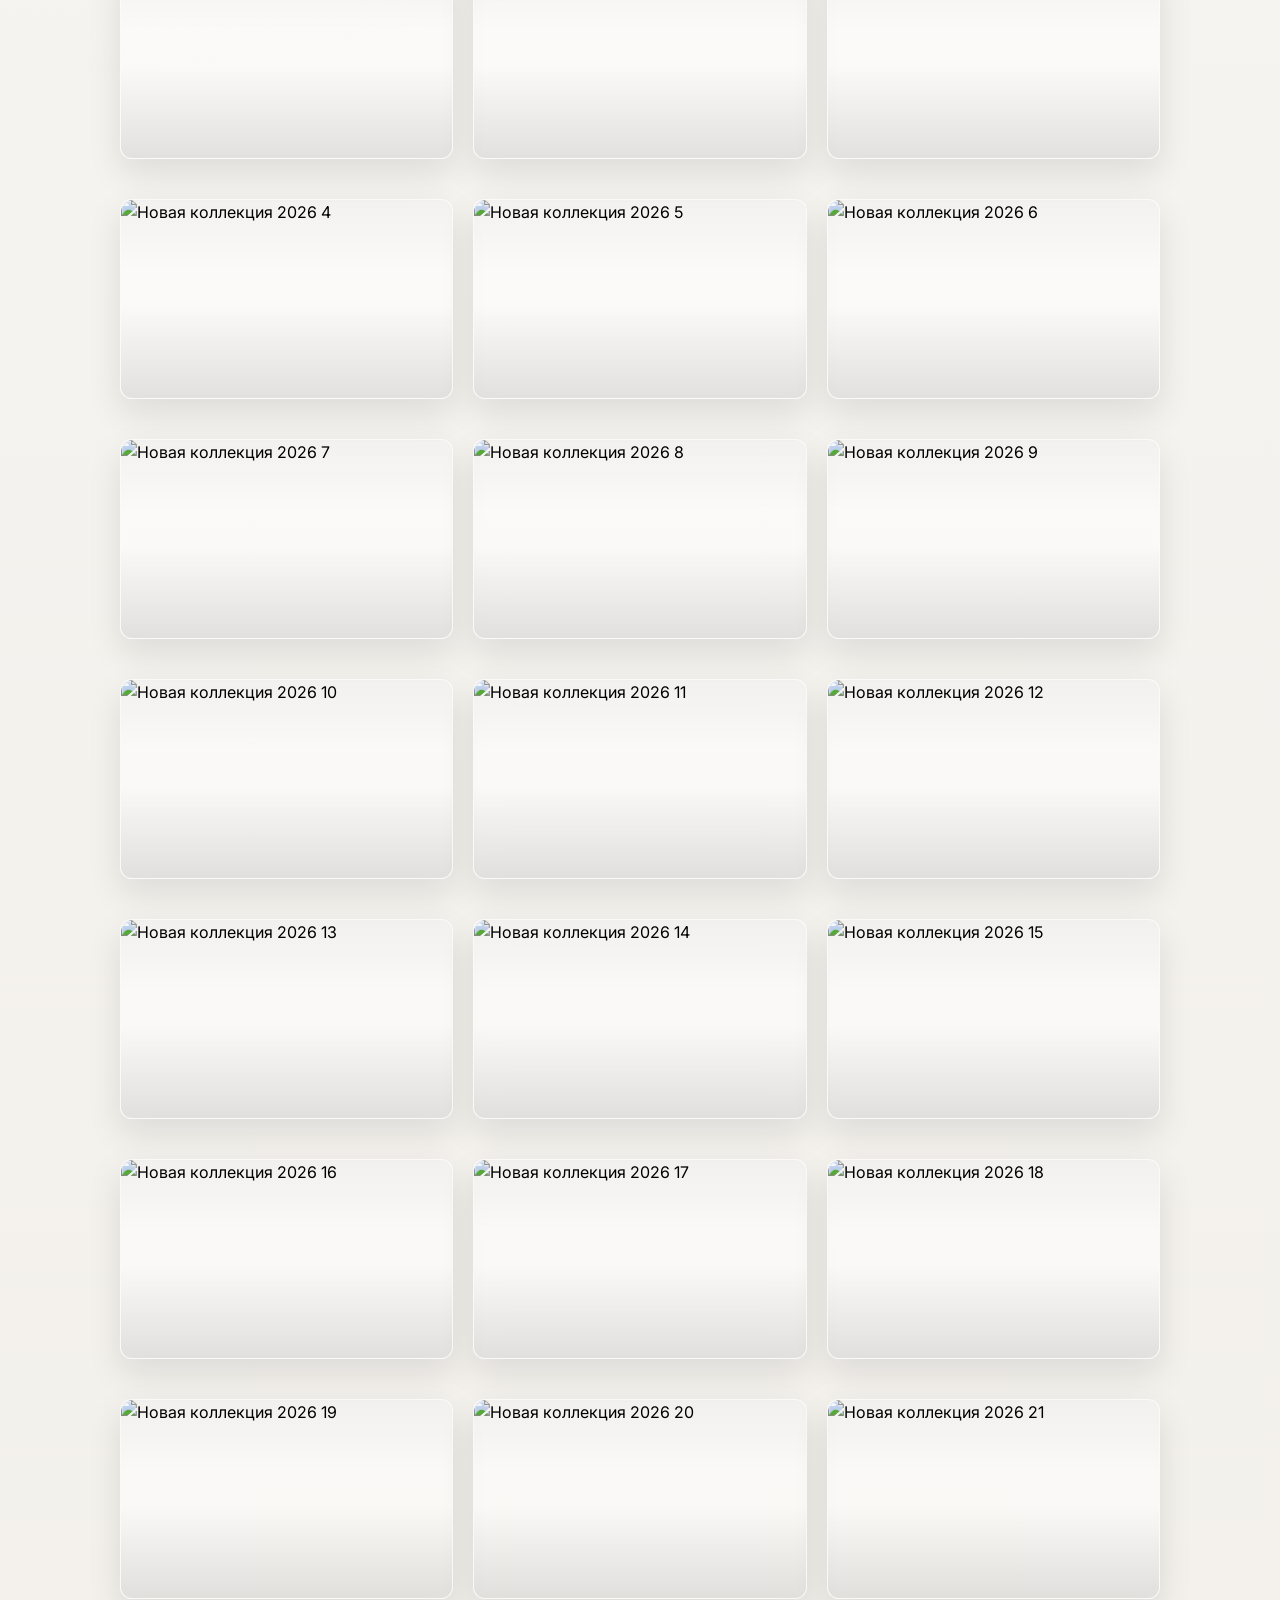
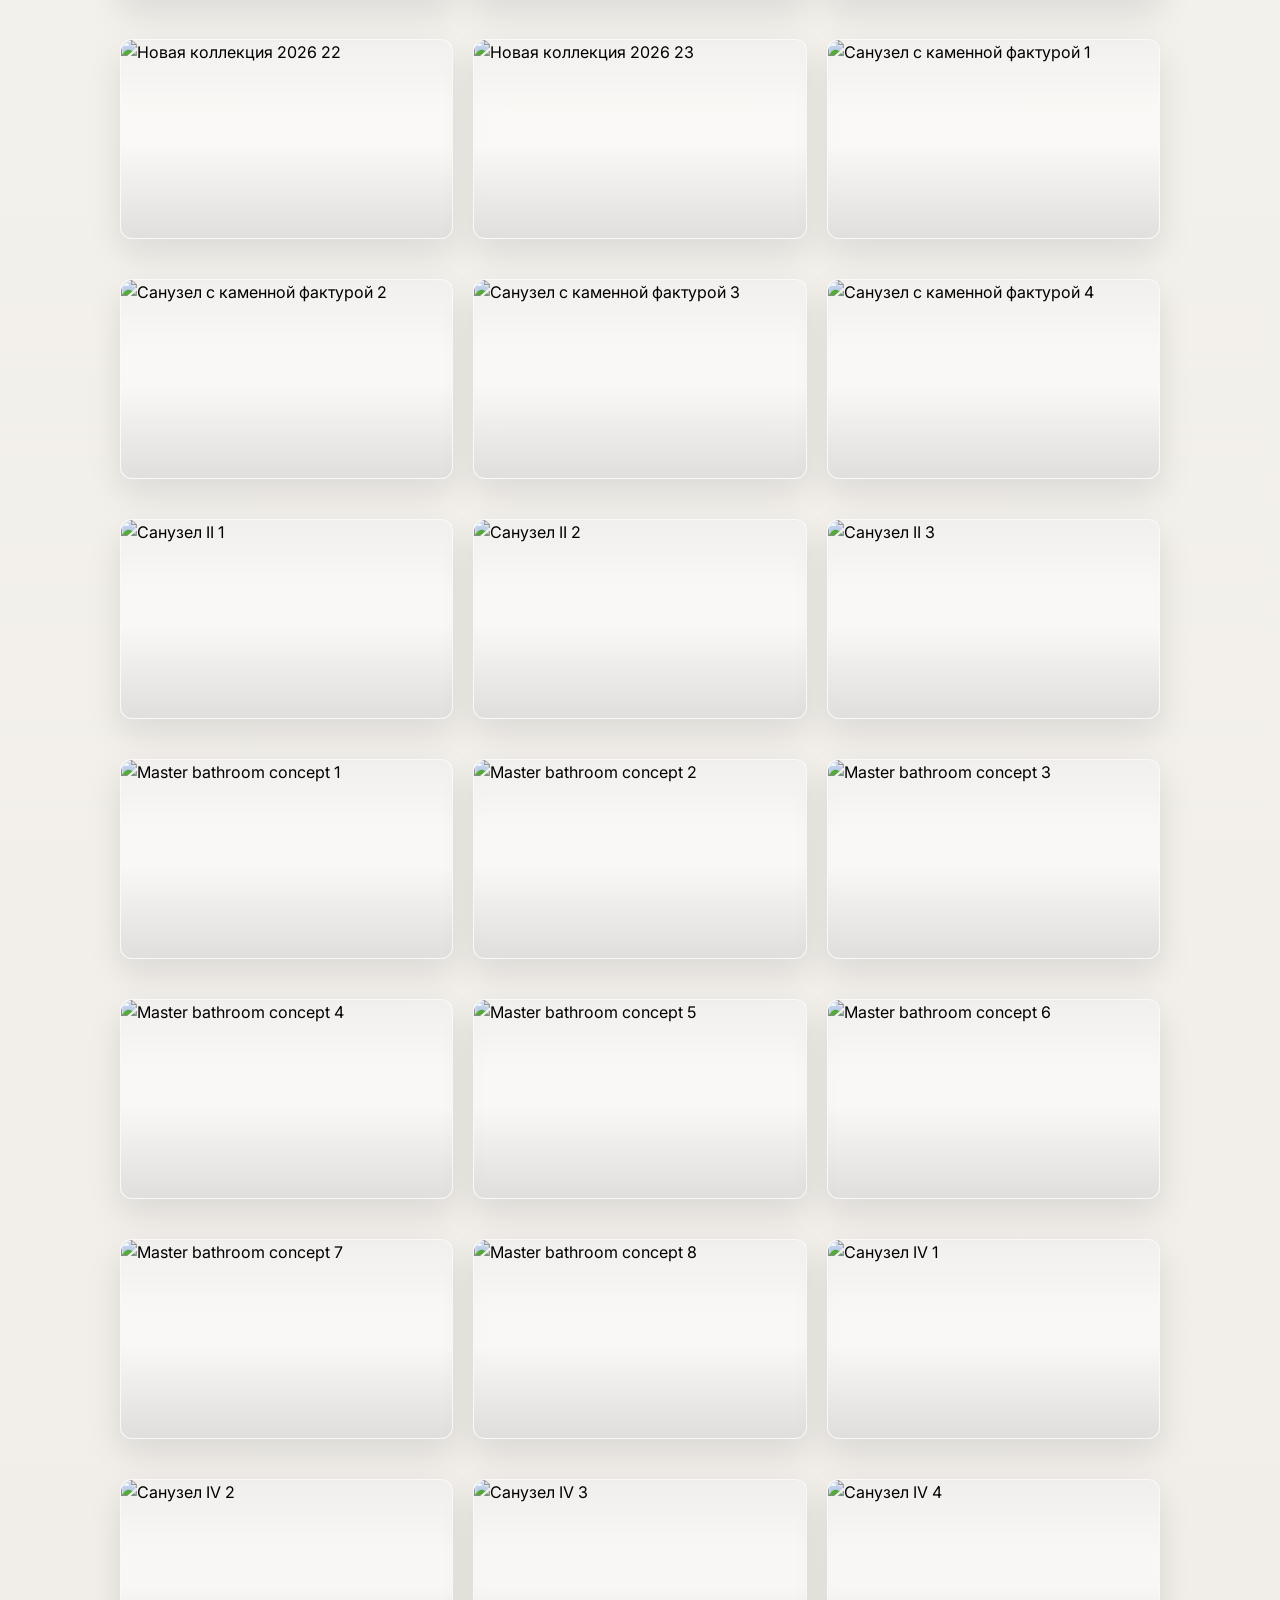
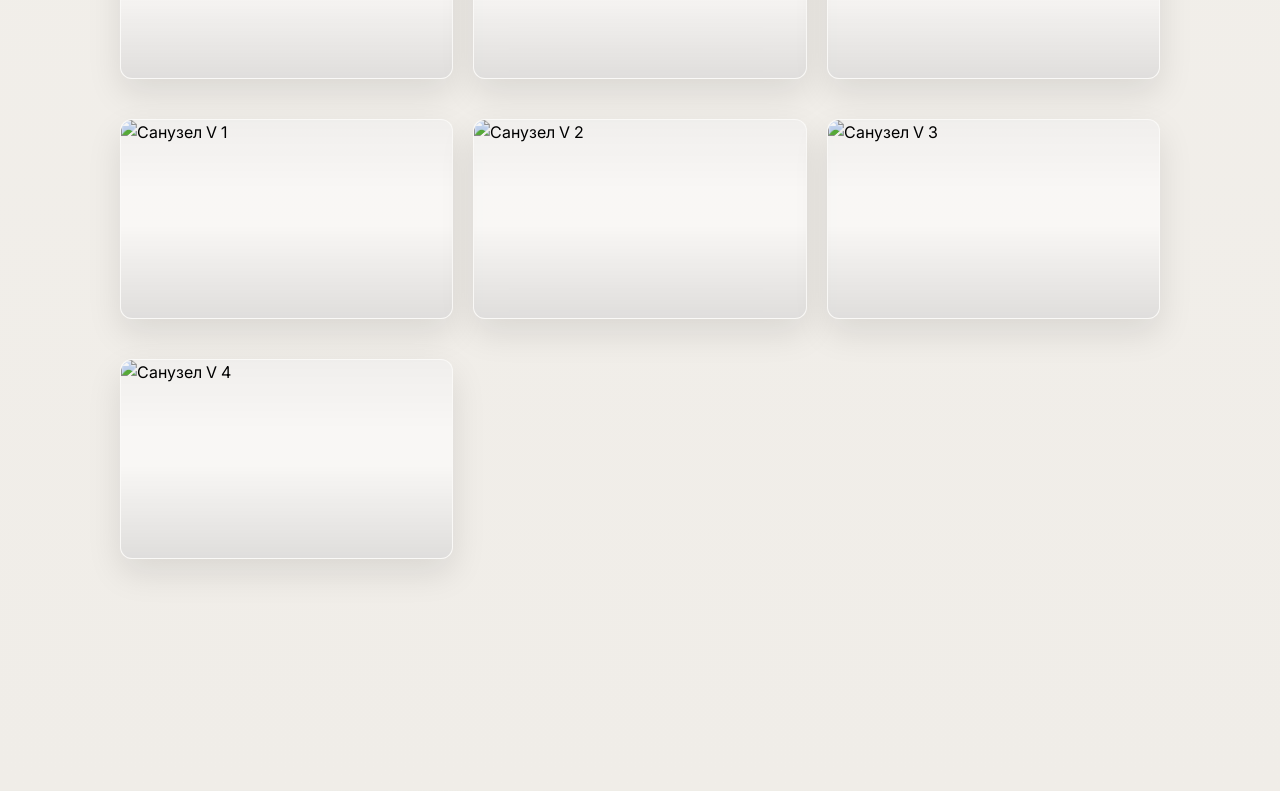
==== commit 56b5ed7c: "Add files via upload" ====
--- a/portfolio-bathroom.html
+++ b/portfolio-bathroom.html
@@ -67,25 +67,25 @@
                     </button>
                     <div class="project-menu-panel" data-project-menu>
                         <div class="project-menu-list">
-                            <a href="portfolio-living.html" class="project-menu-item">
-                                <span>Кухня-гостиная</span>
-                                <span class="project-menu-note">Открыть</span>
-                            </a>
-                            <div class="project-menu-item is-active">
-                                <span>Санузлы</span>
-                                <span class="project-menu-badge">Сейчас</span>
-                            </div>
-                            <a href="portfolio-bedroom.html" class="project-menu-item">
-                                <span>Спальни</span>
-                                <span class="project-menu-note">Открыть</span>
-                            </a>
-                            <a href="portfolio-hallway.html" class="project-menu-item">
-                                <span>Прихожие</span>
-                                <span class="project-menu-note">Открыть</span>
-                            </a>
-                            <a href="portfolio-kids.html" class="project-menu-item">
-                                <span>Детская</span>
-                                <span class="project-menu-note">Открыть</span>
+                            <a href="portfolio-living.html" class="project-menu-item">
+                                <span>Кухня-гостиная</span>
+                                <span class="project-menu-note">Открыть</span>
+                            </a>
+                            <div class="project-menu-item is-active">
+                                <span>Санузлы</span>
+                                <span class="project-menu-badge">Сейчас</span>
+                            </div>
+                            <a href="portfolio-bedroom.html" class="project-menu-item">
+                                <span>Спальни</span>
+                                <span class="project-menu-note">Открыть</span>
+                            </a>
+                            <a href="portfolio-hallway.html" class="project-menu-item">
+                                <span>Прихожие</span>
+                                <span class="project-menu-note">Открыть</span>
+                            </a>
+                            <a href="portfolio-kids.html" class="project-menu-item">
+                                <span>Детская</span>
+                                <span class="project-menu-note">Открыть</span>
                             </a>
                         </div>
                     </div>
@@ -95,70 +95,68 @@
 
                 <section class="project-gallery-wrap" aria-label="Дизайнерские кейсы санузлов">
             <div class="project-card-shell">
-                <div class="project-gallery-frame" id="projectGallery">
-                    <div class="project-gallery">
-                        <button class="project-gallery-item" type="button"><img src="portfolio/bathroom/duw01.jpg" alt="Основная серия 1" loading="eager" decoding="async"></button>
-                        <button class="project-gallery-item" type="button"><img src="portfolio/bathroom/duw02.jpg" alt="Основная серия 2" loading="lazy" decoding="async"></button>
-                        <button class="project-gallery-item" type="button"><img src="portfolio/bathroom/duw03.jpg" alt="Основная серия 3" loading="lazy" decoding="async"></button>
-                        <button class="project-gallery-item" type="button"><img src="portfolio/bathroom/duw04.jpg" alt="Основная серия 4" loading="lazy" decoding="async"></button>
-                        <button class="project-gallery-item" type="button"><img src="portfolio/bathroom/duw05.jpg" alt="Основная серия 5" loading="lazy" decoding="async"></button>
-                        <button class="project-gallery-item" type="button"><img src="portfolio/bathroom/duw06.jpg" alt="Основная серия 6" loading="lazy" decoding="async"></button>
-                        <button class="project-gallery-item" type="button"><img src="portfolio/bathroom/vanna01.jpg" alt="Основная серия 7" loading="lazy" decoding="async"></button>
-                        <button class="project-gallery-item" type="button"><img src="portfolio/bathroom/vanna02.jpg" alt="Основная серия 8" loading="lazy" decoding="async"></button>
-                        <button class="project-gallery-item" type="button"><img src="portfolio/bathroom/vanna03.jpg" alt="Основная серия 9" loading="lazy" decoding="async"></button>
-                        <button class="project-gallery-item" type="button"><img src="portfolio/bathroom/vanna04.jpg" alt="Основная серия 10" loading="lazy" decoding="async"></button>
-                        <button class="project-gallery-item" type="button"><img src="portfolio/bathroom/vanna05.jpg" alt="Основная серия 11" loading="lazy" decoding="async"></button>
-                        <button class="project-gallery-item" type="button"><img src="portfolio/bathroom/vanna06.jpg" alt="Основная серия 12" loading="lazy" decoding="async"></button>
-                        <button class="project-gallery-item" type="button"><img src="portfolio/bathroom/new-2026/bathroom-new-01.jpg" alt="Новая коллекция 2026 1" loading="lazy" decoding="async"></button>
-                        <button class="project-gallery-item" type="button"><img src="portfolio/bathroom/new-2026/bathroom-new-02.jpg" alt="Новая коллекция 2026 2" loading="lazy" decoding="async"></button>
-                        <button class="project-gallery-item" type="button"><img src="portfolio/bathroom/new-2026/bathroom-new-03.jpg" alt="Новая коллекция 2026 3" loading="lazy" decoding="async"></button>
-                        <button class="project-gallery-item" type="button"><img src="portfolio/bathroom/new-2026/bathroom-new-04.jpg" alt="Новая коллекция 2026 4" loading="lazy" decoding="async"></button>
-                        <button class="project-gallery-item" type="button"><img src="portfolio/bathroom/new-2026/bathroom-new-05.jpg" alt="Новая коллекция 2026 5" loading="lazy" decoding="async"></button>
-                        <button class="project-gallery-item" type="button"><img src="portfolio/bathroom/new-2026/bathroom-new-06.jpg" alt="Новая коллекция 2026 6" loading="lazy" decoding="async"></button>
-                        <button class="project-gallery-item" type="button"><img src="portfolio/bathroom/new-2026/bathroom-new-07.jpg" alt="Новая коллекция 2026 7" loading="lazy" decoding="async"></button>
-                        <button class="project-gallery-item" type="button"><img src="portfolio/bathroom/new-2026/bathroom-new-08.jpg" alt="Новая коллекция 2026 8" loading="lazy" decoding="async"></button>
-                        <button class="project-gallery-item" type="button"><img src="portfolio/bathroom/new-2026/bathroom-new-09.jpg" alt="Новая коллекция 2026 9" loading="lazy" decoding="async"></button>
-                        <button class="project-gallery-item" type="button"><img src="portfolio/bathroom/new-2026/bathroom-new-10.jpg" alt="Новая коллекция 2026 10" loading="lazy" decoding="async"></button>
-                        <button class="project-gallery-item" type="button"><img src="portfolio/bathroom/new-2026/bathroom-new-11.jpg" alt="Новая коллекция 2026 11" loading="lazy" decoding="async"></button>
-                        <button class="project-gallery-item" type="button"><img src="portfolio/bathroom/new-2026/bathroom-new-12.jpg" alt="Новая коллекция 2026 12" loading="lazy" decoding="async"></button>
-                        <button class="project-gallery-item" type="button"><img src="portfolio/bathroom/new-2026/bathroom-new-13.jpg" alt="Новая коллекция 2026 13" loading="lazy" decoding="async"></button>
-                        <button class="project-gallery-item" type="button"><img src="portfolio/bathroom/new-2026/bathroom-new-14.jpg" alt="Новая коллекция 2026 14" loading="lazy" decoding="async"></button>
-                        <button class="project-gallery-item" type="button"><img src="portfolio/bathroom/new-2026/bathroom-new-15.jpg" alt="Новая коллекция 2026 15" loading="lazy" decoding="async"></button>
-                        <button class="project-gallery-item" type="button"><img src="portfolio/bathroom/new-2026/bathroom-new-16.jpg" alt="Новая коллекция 2026 16" loading="lazy" decoding="async"></button>
-                        <button class="project-gallery-item" type="button"><img src="portfolio/bathroom/new-2026/bathroom-new-17.jpg" alt="Новая коллекция 2026 17" loading="lazy" decoding="async"></button>
-                        <button class="project-gallery-item" type="button"><img src="portfolio/bathroom/new-2026/bathroom-new-18.jpg" alt="Новая коллекция 2026 18" loading="lazy" decoding="async"></button>
-                        <button class="project-gallery-item" type="button"><img src="portfolio/bathroom/new-2026/bathroom-new-19.jpg" alt="Новая коллекция 2026 19" loading="lazy" decoding="async"></button>
-                        <button class="project-gallery-item" type="button"><img src="portfolio/bathroom/new-2026/bathroom-new-20.jpg" alt="Новая коллекция 2026 20" loading="lazy" decoding="async"></button>
-                        <button class="project-gallery-item" type="button"><img src="portfolio/bathroom/new-2026/bathroom-new-21.jpg" alt="Новая коллекция 2026 21" loading="lazy" decoding="async"></button>
-                        <button class="project-gallery-item" type="button"><img src="portfolio/bathroom/new-2026/bathroom-new-22.jpg" alt="Новая коллекция 2026 22" loading="lazy" decoding="async"></button>
-                        <button class="project-gallery-item" type="button"><img src="portfolio/bathroom/new-2026/bathroom-new-23.jpg" alt="Новая коллекция 2026 23" loading="lazy" decoding="async"></button>
-                        <button class="project-gallery-item" type="button"><img src="гардероб 2/санузел/photo_2026-04-15_00-05-36.jpg" alt="Санузел с каменной фактурой 1" loading="lazy" decoding="async"></button>
-                        <button class="project-gallery-item" type="button"><img src="гардероб 2/санузел/photo_2026-04-15_00-05-47.jpg" alt="Санузел с каменной фактурой 2" loading="lazy" decoding="async"></button>
-                        <button class="project-gallery-item" type="button"><img src="гардероб 2/санузел/photo_2026-04-15_00-05-54.jpg" alt="Санузел с каменной фактурой 3" loading="lazy" decoding="async"></button>
-                        <button class="project-gallery-item" type="button"><img src="гардероб 2/санузел/photo_2026-04-15_00-05-58.jpg" alt="Санузел с каменной фактурой 4" loading="lazy" decoding="async"></button>
-                        <button class="project-gallery-item" type="button"><img src="гардероб 2/санузел 2/photo_2026-04-15_00-21-17.jpg" alt="Санузел II 1" loading="lazy" decoding="async"></button>
-                        <button class="project-gallery-item" type="button"><img src="гардероб 2/санузел 2/photo_2026-04-15_00-21-28.jpg" alt="Санузел II 2" loading="lazy" decoding="async"></button>
-                        <button class="project-gallery-item" type="button"><img src="гардероб 2/санузел 2/photo_2026-04-15_00-21-32.jpg" alt="Санузел II 3" loading="lazy" decoding="async"></button>
-                        <button class="project-gallery-item" type="button"><img src="гардероб 2/санузел3/photo_2026-04-15_00-21-56.jpg" alt="Master bathroom concept 1" loading="lazy" decoding="async"></button>
-                        <button class="project-gallery-item" type="button"><img src="гардероб 2/санузел3/photo_2026-04-15_00-22-09.jpg" alt="Master bathroom concept 2" loading="lazy" decoding="async"></button>
-                        <button class="project-gallery-item" type="button"><img src="гардероб 2/санузел3/photo_2026-04-15_00-22-21.jpg" alt="Master bathroom concept 3" loading="lazy" decoding="async"></button>
-                        <button class="project-gallery-item" type="button"><img src="гардероб 2/санузел3/photo_2026-04-15_00-22-25.jpg" alt="Master bathroom concept 4" loading="lazy" decoding="async"></button>
-                        <button class="project-gallery-item" type="button"><img src="гардероб 2/санузел3/photo_2026-04-15_00-22-28.jpg" alt="Master bathroom concept 5" loading="lazy" decoding="async"></button>
-                        <button class="project-gallery-item" type="button"><img src="гардероб 2/санузел3/photo_2026-04-15_00-22-31.jpg" alt="Master bathroom concept 6" loading="lazy" decoding="async"></button>
-                        <button class="project-gallery-item" type="button"><img src="гардероб 2/санузел3/photo_2026-04-15_00-22-34.jpg" alt="Master bathroom concept 7" loading="lazy" decoding="async"></button>
-                        <button class="project-gallery-item" type="button"><img src="гардероб 2/санузел3/photo_2026-04-15_00-22-38.jpg" alt="Master bathroom concept 8" loading="lazy" decoding="async"></button>
-                        <button class="project-gallery-item" type="button"><img src="гардероб 2/санузел4/photo_2026-04-15_00-30-02.jpg" alt="Санузел IV 1" loading="lazy" decoding="async"></button>
-                        <button class="project-gallery-item" type="button"><img src="гардероб 2/санузел4/photo_2026-04-15_00-30-12.jpg" alt="Санузел IV 2" loading="lazy" decoding="async"></button>
-                        <button class="project-gallery-item" type="button"><img src="гардероб 2/санузел4/photo_2026-04-15_00-30-15.jpg" alt="Санузел IV 3" loading="lazy" decoding="async"></button>
-                        <button class="project-gallery-item" type="button"><img src="гардероб 2/санузел4/photo_2026-04-15_00-30-18.jpg" alt="Санузел IV 4" loading="lazy" decoding="async"></button>
-                        <button class="project-gallery-item" type="button"><img src="гардероб 2/санузел5/photo_2026-04-15_00-35-40.jpg" alt="Санузел V 1" loading="lazy" decoding="async"></button>
-                        <button class="project-gallery-item" type="button"><img src="гардероб 2/санузел5/photo_2026-04-15_00-35-51.jpg" alt="Санузел V 2" loading="lazy" decoding="async"></button>
-                        <button class="project-gallery-item" type="button"><img src="гардероб 2/санузел5/photo_2026-04-15_00-35-55.jpg" alt="Санузел V 3" loading="lazy" decoding="async"></button>
+                <div class="project-gallery" id="bathroomGallery">
+                        <button class="project-gallery-item" type="button"><img src="portfolio/bathroom/duw01.jpg" alt="Основная серия 1" loading="eager" decoding="async"></button>
+                        <button class="project-gallery-item" type="button"><img src="portfolio/bathroom/duw02.jpg" alt="Основная серия 2" loading="lazy" decoding="async"></button>
+                        <button class="project-gallery-item" type="button"><img src="portfolio/bathroom/duw03.jpg" alt="Основная серия 3" loading="lazy" decoding="async"></button>
+                        <button class="project-gallery-item" type="button"><img src="portfolio/bathroom/duw04.jpg" alt="Основная серия 4" loading="lazy" decoding="async"></button>
+                        <button class="project-gallery-item" type="button"><img src="portfolio/bathroom/duw05.jpg" alt="Основная серия 5" loading="lazy" decoding="async"></button>
+                        <button class="project-gallery-item" type="button"><img src="portfolio/bathroom/duw06.jpg" alt="Основная серия 6" loading="lazy" decoding="async"></button>
+                        <button class="project-gallery-item" type="button"><img src="portfolio/bathroom/vanna01.jpg" alt="Основная серия 7" loading="lazy" decoding="async"></button>
+                        <button class="project-gallery-item" type="button"><img src="portfolio/bathroom/vanna02.jpg" alt="Основная серия 8" loading="lazy" decoding="async"></button>
+                        <button class="project-gallery-item" type="button"><img src="portfolio/bathroom/vanna03.jpg" alt="Основная серия 9" loading="lazy" decoding="async"></button>
+                        <button class="project-gallery-item" type="button"><img src="portfolio/bathroom/vanna04.jpg" alt="Основная серия 10" loading="lazy" decoding="async"></button>
+                        <button class="project-gallery-item" type="button"><img src="portfolio/bathroom/vanna05.jpg" alt="Основная серия 11" loading="lazy" decoding="async"></button>
+                        <button class="project-gallery-item" type="button"><img src="portfolio/bathroom/vanna06.jpg" alt="Основная серия 12" loading="lazy" decoding="async"></button>
+                        <button class="project-gallery-item" type="button"><img src="portfolio/bathroom/new-2026/bathroom-new-01.jpg" alt="Новая коллекция 2026 1" loading="lazy" decoding="async"></button>
+                        <button class="project-gallery-item" type="button"><img src="portfolio/bathroom/new-2026/bathroom-new-02.jpg" alt="Новая коллекция 2026 2" loading="lazy" decoding="async"></button>
+                        <button class="project-gallery-item" type="button"><img src="portfolio/bathroom/new-2026/bathroom-new-03.jpg" alt="Новая коллекция 2026 3" loading="lazy" decoding="async"></button>
+                        <button class="project-gallery-item" type="button"><img src="portfolio/bathroom/new-2026/bathroom-new-04.jpg" alt="Новая коллекция 2026 4" loading="lazy" decoding="async"></button>
+                        <button class="project-gallery-item" type="button"><img src="portfolio/bathroom/new-2026/bathroom-new-05.jpg" alt="Новая коллекция 2026 5" loading="lazy" decoding="async"></button>
+                        <button class="project-gallery-item" type="button"><img src="portfolio/bathroom/new-2026/bathroom-new-06.jpg" alt="Новая коллекция 2026 6" loading="lazy" decoding="async"></button>
+                        <button class="project-gallery-item" type="button"><img src="portfolio/bathroom/new-2026/bathroom-new-07.jpg" alt="Новая коллекция 2026 7" loading="lazy" decoding="async"></button>
+                        <button class="project-gallery-item" type="button"><img src="portfolio/bathroom/new-2026/bathroom-new-08.jpg" alt="Новая коллекция 2026 8" loading="lazy" decoding="async"></button>
+                        <button class="project-gallery-item" type="button"><img src="portfolio/bathroom/new-2026/bathroom-new-09.jpg" alt="Новая коллекция 2026 9" loading="lazy" decoding="async"></button>
+                        <button class="project-gallery-item" type="button"><img src="portfolio/bathroom/new-2026/bathroom-new-10.jpg" alt="Новая коллекция 2026 10" loading="lazy" decoding="async"></button>
+                        <button class="project-gallery-item" type="button"><img src="portfolio/bathroom/new-2026/bathroom-new-11.jpg" alt="Новая коллекция 2026 11" loading="lazy" decoding="async"></button>
+                        <button class="project-gallery-item" type="button"><img src="portfolio/bathroom/new-2026/bathroom-new-12.jpg" alt="Новая коллекция 2026 12" loading="lazy" decoding="async"></button>
+                        <button class="project-gallery-item" type="button"><img src="portfolio/bathroom/new-2026/bathroom-new-13.jpg" alt="Новая коллекция 2026 13" loading="lazy" decoding="async"></button>
+                        <button class="project-gallery-item" type="button"><img src="portfolio/bathroom/new-2026/bathroom-new-14.jpg" alt="Новая коллекция 2026 14" loading="lazy" decoding="async"></button>
+                        <button class="project-gallery-item" type="button"><img src="portfolio/bathroom/new-2026/bathroom-new-15.jpg" alt="Новая коллекция 2026 15" loading="lazy" decoding="async"></button>
+                        <button class="project-gallery-item" type="button"><img src="portfolio/bathroom/new-2026/bathroom-new-16.jpg" alt="Новая коллекция 2026 16" loading="lazy" decoding="async"></button>
+                        <button class="project-gallery-item" type="button"><img src="portfolio/bathroom/new-2026/bathroom-new-17.jpg" alt="Новая коллекция 2026 17" loading="lazy" decoding="async"></button>
+                        <button class="project-gallery-item" type="button"><img src="portfolio/bathroom/new-2026/bathroom-new-18.jpg" alt="Новая коллекция 2026 18" loading="lazy" decoding="async"></button>
+                        <button class="project-gallery-item" type="button"><img src="portfolio/bathroom/new-2026/bathroom-new-19.jpg" alt="Новая коллекция 2026 19" loading="lazy" decoding="async"></button>
+                        <button class="project-gallery-item" type="button"><img src="portfolio/bathroom/new-2026/bathroom-new-20.jpg" alt="Новая коллекция 2026 20" loading="lazy" decoding="async"></button>
+                        <button class="project-gallery-item" type="button"><img src="portfolio/bathroom/new-2026/bathroom-new-21.jpg" alt="Новая коллекция 2026 21" loading="lazy" decoding="async"></button>
+                        <button class="project-gallery-item" type="button"><img src="portfolio/bathroom/new-2026/bathroom-new-22.jpg" alt="Новая коллекция 2026 22" loading="lazy" decoding="async"></button>
+                        <button class="project-gallery-item" type="button"><img src="portfolio/bathroom/new-2026/bathroom-new-23.jpg" alt="Новая коллекция 2026 23" loading="lazy" decoding="async"></button>
+                        <button class="project-gallery-item" type="button"><img src="гардероб 2/санузел/photo_2026-04-15_00-05-36.jpg" alt="Санузел с каменной фактурой 1" loading="lazy" decoding="async"></button>
+                        <button class="project-gallery-item" type="button"><img src="гардероб 2/санузел/photo_2026-04-15_00-05-47.jpg" alt="Санузел с каменной фактурой 2" loading="lazy" decoding="async"></button>
+                        <button class="project-gallery-item" type="button"><img src="гардероб 2/санузел/photo_2026-04-15_00-05-54.jpg" alt="Санузел с каменной фактурой 3" loading="lazy" decoding="async"></button>
+                        <button class="project-gallery-item" type="button"><img src="гардероб 2/санузел/photo_2026-04-15_00-05-58.jpg" alt="Санузел с каменной фактурой 4" loading="lazy" decoding="async"></button>
+                        <button class="project-gallery-item" type="button"><img src="гардероб 2/санузел 2/photo_2026-04-15_00-21-17.jpg" alt="Санузел II 1" loading="lazy" decoding="async"></button>
+                        <button class="project-gallery-item" type="button"><img src="гардероб 2/санузел 2/photo_2026-04-15_00-21-28.jpg" alt="Санузел II 2" loading="lazy" decoding="async"></button>
+                        <button class="project-gallery-item" type="button"><img src="гардероб 2/санузел 2/photo_2026-04-15_00-21-32.jpg" alt="Санузел II 3" loading="lazy" decoding="async"></button>
+                        <button class="project-gallery-item" type="button"><img src="гардероб 2/санузел3/photo_2026-04-15_00-21-56.jpg" alt="Master bathroom concept 1" loading="lazy" decoding="async"></button>
+                        <button class="project-gallery-item" type="button"><img src="гардероб 2/санузел3/photo_2026-04-15_00-22-09.jpg" alt="Master bathroom concept 2" loading="lazy" decoding="async"></button>
+                        <button class="project-gallery-item" type="button"><img src="гардероб 2/санузел3/photo_2026-04-15_00-22-21.jpg" alt="Master bathroom concept 3" loading="lazy" decoding="async"></button>
+                        <button class="project-gallery-item" type="button"><img src="гардероб 2/санузел3/photo_2026-04-15_00-22-25.jpg" alt="Master bathroom concept 4" loading="lazy" decoding="async"></button>
+                        <button class="project-gallery-item" type="button"><img src="гардероб 2/санузел3/photo_2026-04-15_00-22-28.jpg" alt="Master bathroom concept 5" loading="lazy" decoding="async"></button>
+                        <button class="project-gallery-item" type="button"><img src="гардероб 2/санузел3/photo_2026-04-15_00-22-31.jpg" alt="Master bathroom concept 6" loading="lazy" decoding="async"></button>
+                        <button class="project-gallery-item" type="button"><img src="гардероб 2/санузел3/photo_2026-04-15_00-22-34.jpg" alt="Master bathroom concept 7" loading="lazy" decoding="async"></button>
+                        <button class="project-gallery-item" type="button"><img src="гардероб 2/санузел3/photo_2026-04-15_00-22-38.jpg" alt="Master bathroom concept 8" loading="lazy" decoding="async"></button>
+                        <button class="project-gallery-item" type="button"><img src="гардероб 2/санузел4/photo_2026-04-15_00-30-02.jpg" alt="Санузел IV 1" loading="lazy" decoding="async"></button>
+                        <button class="project-gallery-item" type="button"><img src="гардероб 2/санузел4/photo_2026-04-15_00-30-12.jpg" alt="Санузел IV 2" loading="lazy" decoding="async"></button>
+                        <button class="project-gallery-item" type="button"><img src="гардероб 2/санузел4/photo_2026-04-15_00-30-15.jpg" alt="Санузел IV 3" loading="lazy" decoding="async"></button>
+                        <button class="project-gallery-item" type="button"><img src="гардероб 2/санузел4/photo_2026-04-15_00-30-18.jpg" alt="Санузел IV 4" loading="lazy" decoding="async"></button>
+                        <button class="project-gallery-item" type="button"><img src="гардероб 2/санузел5/photo_2026-04-15_00-35-40.jpg" alt="Санузел V 1" loading="lazy" decoding="async"></button>
+                        <button class="project-gallery-item" type="button"><img src="гардероб 2/санузел5/photo_2026-04-15_00-35-51.jpg" alt="Санузел V 2" loading="lazy" decoding="async"></button>
+                        <button class="project-gallery-item" type="button"><img src="гардероб 2/санузел5/photo_2026-04-15_00-35-55.jpg" alt="Санузел V 3" loading="lazy" decoding="async"></button>
                         <button class="project-gallery-item" type="button"><img src="гардероб 2/санузел5/photo_2026-04-15_00-36-00.jpg" alt="Санузел V 4" loading="lazy" decoding="async"></button>
-                    </div>
                 </div>
             </div>
-        </section>
+        </section>
     </main>
 
     <div class="lightbox" id="lightbox" aria-hidden="true">
@@ -190,4 +188,4 @@
     <script src="project.js" defer></script>
 </body>
 
-</html>+</html>
--- a/project.css
+++ b/project.css
@@ -1,6 +1,6 @@
 ﻿.project-page {
     min-height: 100vh;
-    padding: 132px 60px 86px;
+    padding: 122px 60px 92px;
     background:
         radial-gradient(circle at top left, rgba(20, 163, 168, 0.08), transparent 30%),
         radial-gradient(circle at top right, rgba(201, 169, 110, 0.09), transparent 26%),
@@ -9,13 +9,13 @@
 
 .project-header,
 .project-gallery-wrap {
-    width: min(100%, 1440px);
+    width: min(100%, 1480px);
     margin-left: auto;
     margin-right: auto;
 }
 
 .project-header {
-    margin-bottom: 32px;
+    margin-bottom: clamp(36px, 5vw, 74px);
 }
 
 .project-label {
@@ -271,80 +271,58 @@
 
 .project-gallery-frame {
     position: relative;
-    overflow: hidden;
+    overflow: visible;
     isolation: isolate;
     width: 100%;
-    padding: clamp(18px, 2.6vw, 34px);
-    border-radius: 38px;
-    background:
-        radial-gradient(circle at 10% 0%, rgba(201, 169, 110, 0.16), transparent 32%),
-        radial-gradient(circle at 100% 16%, rgba(20, 163, 168, 0.14), transparent 34%),
-        linear-gradient(135deg, rgba(255, 255, 255, 0.62), rgba(255, 255, 255, 0.24));
-    border: 1px solid rgba(255, 255, 255, 0.52);
-    box-shadow: 0 34px 86px rgba(20, 20, 20, 0.12);
-    backdrop-filter: blur(22px);
-    -webkit-backdrop-filter: blur(22px);
+    padding: 0;
+    border-radius: 0;
+    background: transparent;
+    border: 0;
+    box-shadow: none;
+    backdrop-filter: none;
+    -webkit-backdrop-filter: none;
     transform: translateY(0);
     animation: projectGalleryReveal 0.72s ease both;
-    transition: transform 0.36s ease, border-color 0.36s ease, box-shadow 0.36s ease;
+    transition: none;
 }
 
 .project-gallery-frame::before {
-    content: "";
-    position: absolute;
-    inset: 1px;
-    z-index: -2;
-    border-radius: 37px;
-    background:
-        linear-gradient(180deg, rgba(255, 255, 255, 0.14), transparent 38%),
-        linear-gradient(135deg, rgba(255, 255, 255, 0.1), rgba(255, 255, 255, 0.02));
-    pointer-events: none;
+    display: none;
 }
 
 .project-gallery-frame::after {
-    content: "";
-    position: absolute;
-    right: 8%;
-    bottom: -22%;
-    z-index: -1;
-    width: min(360px, 38vw);
-    aspect-ratio: 1;
-    border-radius: 50%;
-    background: rgba(20, 163, 168, 0.12);
-    filter: blur(54px);
-    pointer-events: none;
+    display: none;
 }
 
 .project-gallery-frame:hover {
-    border-color: rgba(20, 163, 168, 0.28);
-    box-shadow: 0 34px 84px rgba(13, 115, 119, 0.13), 0 24px 64px rgba(20, 20, 20, 0.12);
+    border-color: transparent;
+    box-shadow: none;
 }
 
 [data-theme="dark"] .project-gallery-frame {
-    background:
-        radial-gradient(circle at 10% 0%, rgba(201, 169, 110, 0.13), transparent 32%),
-        radial-gradient(circle at 100% 16%, rgba(20, 163, 168, 0.16), transparent 34%),
-        linear-gradient(135deg, rgba(255, 255, 255, 0.058), rgba(255, 255, 255, 0.02));
-    border-color: rgba(255, 255, 255, 0.09);
-    box-shadow: 0 34px 90px rgba(0, 0, 0, 0.28);
+    background: transparent;
+    border-color: transparent;
+    box-shadow: none;
 }
 
 .project-gallery {
     width: 100%;
     display: grid;
-    grid-template-columns: repeat(auto-fit, minmax(min(100%, 320px), 1fr));
-    gap: clamp(18px, 2vw, 28px);
+    grid-template-columns: repeat(3, minmax(0, 1fr));
+    gap: 28px;
     margin: 0;
+    align-items: start;
 }
 
 .project-gallery.compact {
-    grid-template-columns: repeat(4, minmax(0, 1fr));
+    display: grid;
+    grid-template-columns: repeat(3, minmax(0, 1fr));
 }
 
 .project-gallery-frame.compact .project-gallery {
-    grid-template-columns: repeat(4, minmax(0, 1fr));
-}
-
+    display: grid;
+    grid-template-columns: repeat(3, minmax(0, 1fr));
+}
 .project-gallery-item {
     width: 100%;
     padding: 0;
@@ -355,15 +333,15 @@
     text-align: left;
     position: relative;
     overflow: hidden;
-    border-radius: 28px;
-    aspect-ratio: 16 / 10;
+    border-radius: 24px;
+    aspect-ratio: 4 / 2.15;
     background: rgba(255, 255, 255, 0.55);
-    border: 1px solid rgba(255, 255, 255, 0.46);
-    box-shadow: 0 24px 54px rgba(20, 20, 20, 0.12);
+    border: 1px solid rgba(255, 255, 255, 0.20);
+    box-shadow: 0 14px 34px rgba(20, 20, 20, 0.10);
     cursor: pointer;
     isolation: isolate;
     transform: translateY(0);
-    transition: transform 0.36s ease, border-color 0.36s ease, box-shadow 0.36s ease;
+    transition: transform 0.32s ease, border-color 0.32s ease, box-shadow 0.32s ease;
 }
 
 [data-theme="dark"] .project-gallery-item {
@@ -380,33 +358,12 @@
     background:
         linear-gradient(180deg, rgba(0, 0, 0, 0.08), transparent 38%),
         linear-gradient(0deg, rgba(0, 0, 0, 0.22), transparent 48%);
-    opacity: 0.68;
+    opacity: 0.46;
     transition: opacity 0.35s ease;
     pointer-events: none;
 }
 
-.project-gallery-item:first-child::before {
-    content: "Открыть галерею";
-    position: absolute;
-    left: clamp(18px, 2.2vw, 28px);
-    bottom: clamp(18px, 2.2vw, 28px);
-    z-index: 3;
-    display: inline-flex;
-    align-items: center;
-    min-height: 48px;
-    padding: 0 20px;
-    border-radius: 999px;
-    background: linear-gradient(135deg, #0d7377, #14a3a8);
-    color: #ffffff;
-    font-size: 13px;
-    font-weight: 800;
-    letter-spacing: 0.02em;
-    box-shadow: 0 18px 36px rgba(0, 0, 0, 0.24);
-}
-
 .project-gallery-item img {
-    position: absolute;
-    inset: 0;
     z-index: 1;
     width: 100%;
     height: 100%;
@@ -422,9 +379,9 @@
 }
 
 .project-gallery-item:hover {
-    transform: translateY(-6px);
+    transform: translateY(-4px);
     border-color: rgba(20, 163, 168, 0.32);
-    box-shadow: 0 30px 70px rgba(13, 115, 119, 0.16), 0 18px 50px rgba(20, 20, 20, 0.16);
+    box-shadow: 0 24px 58px rgba(13, 115, 119, 0.13), 0 16px 44px rgba(20, 20, 20, 0.14);
 }
 
 .project-gallery-item:hover::after {
@@ -479,8 +436,8 @@
     max-height: calc(100vh - 20px);
     display: grid;
     grid-template-rows: auto minmax(0, 1fr) auto;
-    gap: 14px;
-    padding: 14px;
+    gap: 18px;
+    padding: 22px 14px 14px;
     border-radius: 34px;
     overflow: hidden;
     background: rgba(10, 10, 12, 0.88);
@@ -491,8 +448,10 @@
 .lightbox-topbar {
     display: flex;
     justify-content: space-between;
+    align-items: flex-start;
     gap: 16px;
-    padding: 4px 72px 0 4px;
+    min-height: 72px;
+    padding: 0 110px 0 8px;
 }
 
 .lightbox-caption {
@@ -518,15 +477,13 @@
 
 .lightbox-image-wrap {
     --lightbox-image: none;
-    --nav-left: 16px;
-    --nav-right: 16px;
     position: relative;
     width: 100%;
-    height: min(76vh, 920px);
+    height: min(74vh, 880px);
     display: flex;
     align-items: center;
     justify-content: center;
-    padding: 16px;
+    padding: 28px 110px 18px;
     overflow: hidden;
     border-radius: 30px;
     background: rgba(9, 9, 11, 0.9);
@@ -563,10 +520,23 @@
     box-shadow: 0 24px 46px rgba(0, 0, 0, 0.34);
 }
 
+.lightbox-image-wrap.is-portrait {
+    align-items: flex-start;
+    padding-top: 6px;
+    padding-bottom: 8px;
+}
+
+.lightbox-image-wrap.is-portrait {
+    align-items: flex-start;
+    padding-top: 8px;
+    padding-bottom: 8px;
+}
+
 .lightbox-image-wrap.is-portrait img {
     max-width: min(72vw, 720px);
-}
-
+    max-height: calc(100% - 16px);
+    margin-top: 0;
+}
 .lightbox-close,
 .lightbox-nav {
     border: none;
@@ -582,38 +552,43 @@
 
 .lightbox-close {
     position: absolute;
-    top: 16px;
-    right: 16px;
-    width: 54px;
-    height: 54px;
+    top: 10px;
+    right: 10px;
+    width: 62px;
+    height: 62px;
     border-radius: 50%;
-    font-size: 26px;
-    z-index: 5;
-}
-
+    font-size: 30px;
+    z-index: 20;
+    background: rgba(20, 20, 24, 0.92);
+    backdrop-filter: blur(18px);
+    -webkit-backdrop-filter: blur(18px);
+}
 .lightbox-nav {
     position: absolute;
     top: 50%;
-    width: 58px;
-    height: 58px;
+    width: 66px;
+    height: 66px;
     border-radius: 50%;
-    z-index: 4;
+    z-index: 8;
     transform: translateY(-50%);
     transition: transform 0.28s ease, color 0.28s ease, background 0.28s ease;
+    background: rgba(20, 20, 24, 0.78);
+    backdrop-filter: blur(18px);
+    -webkit-backdrop-filter: blur(18px);
 }
 
 .lightbox-prev {
-    left: var(--nav-left, 16px) !important;
+    left: 22px !important;
 }
 
 .lightbox-next {
-    right: var(--nav-right, 16px) !important;
+    right: 22px !important;
 }
 
 .lightbox-nav:hover {
     transform: translateY(-50%) scale(1.06);
     color: #f4d7a0;
-    background: rgba(20, 20, 24, 0.68);
+    background: rgba(35, 35, 40, 0.92);
 }
 
 .lightbox-thumbs {
@@ -710,15 +685,16 @@
     }
 
     .project-gallery,
-    .project-gallery.compact,
-    .project-gallery-frame.compact .project-gallery {
-        grid-template-columns: 1fr;
-        gap: 18px;
-    }
+.project-gallery.compact,
+.project-gallery-frame.compact .project-gallery {
+    display: flex;
+    flex-direction: column;
+    gap: 18px;
+}
 
     .project-gallery-frame {
-        padding: 16px;
-        border-radius: 28px;
+        padding: 0;
+        border-radius: 0;
     }
 
     .project-menu-panel {
@@ -822,3 +798,276 @@
         border-radius: 18px;
     }
 }
+.project-folder-block {
+    display: flex;
+    flex-direction: column;
+    gap: 24px;
+}
+
+.project-folder-head {
+    display: flex;
+    align-items: center;
+    justify-content: space-between;
+    gap: 16px;
+    flex-wrap: wrap;
+}
+
+.project-folder-title {
+    margin: 0;
+    font-family: 'Cormorant Garamond', serif;
+    font-size: clamp(28px, 3vw, 42px);
+    color: var(--color-text-primary);
+    line-height: 1;
+}
+
+.project-folder-subtitle {
+    margin: 0;
+    color: var(--color-text-muted);
+    font-size: 14px;
+    letter-spacing: 0.08em;
+    text-transform: uppercase;
+}
+
+.project-folder-grid {
+    display: grid;
+    grid-template-columns: repeat(3, minmax(0, 1fr));
+    gap: 24px;
+    align-items: stretch;
+}
+
+.project-folder-grid--featured {
+    grid-template-columns: repeat(3, minmax(0, 1fr));
+}
+
+.project-folder-grid--featured .project-gallery-item:first-child {
+    grid-column: span 2;
+    grid-row: span 2;
+    aspect-ratio: 16 / 12;
+}
+
+.project-folder-grid .project-gallery-item {
+    width: 100%;
+}
+
+@media (max-width: 1100px) {
+    .project-folder-grid,
+    .project-folder-grid--featured {
+        grid-template-columns: repeat(2, minmax(0, 1fr));
+    }
+
+    .project-folder-grid--featured .project-gallery-item:first-child {
+        grid-column: span 2;
+        grid-row: span 1;
+        aspect-ratio: 16 / 10;
+    }
+}
+
+@media (max-width: 768px) {
+    .project-gallery {
+        gap: 40px;
+    }
+
+    .project-folder-grid,
+    .project-folder-grid--featured {
+        grid-template-columns: 1fr;
+        gap: 18px;
+    }
+
+    .project-folder-grid--featured .project-gallery-item:first-child {
+        grid-column: span 1;
+        aspect-ratio: 16 / 10;
+    }
+
+    .project-folder-title {
+        font-size: 26px;
+    }
+}
+
+.projects-list {
+  display: grid;
+  grid-template-columns: repeat(3, 1fr);
+  gap: 15px;
+  margin-bottom: 20px;
+}
+
+.project-card img {
+  width: 100%;
+  height: 200px;
+  object-fit: cover;
+  border-radius: 10px;
+  cursor: pointer;
+}
+
+.project-gallery {
+  display: grid;
+  grid-template-columns: repeat(4, 1fr);
+  gap: 15px;
+}
+
+.project-gallery-item img {
+  width: 100%;
+  height: auto;
+  border-radius: 12px;
+  cursor: pointer;
+  transition: 0.3s;
+}
+
+.project-gallery-item:hover img {
+  transform: scale(1.05);
+}
+
+
+@media (max-width: 900px) {
+  .project-gallery {
+  display: grid;
+  grid-template-columns: repeat(auto-fill, minmax(250px, 1fr));
+  gap: 15px;
+}
+}
+
+.lightbox-image {
+  transition: transform 0.3s ease;
+  cursor: zoom-in;
+}
+
+.lightbox-image.zoomed {
+  transform: scale(2);
+  cursor: zoom-out;
+}
+
+.project-gallery-item {
+  width: 100%;
+  height: 200px;
+  overflow: hidden;
+  border-radius: 12px;
+}
+
+.project-gallery-item img {
+  width: 100%;
+  height: 100%;
+  object-fit: cover;
+  display: block;
+}
+
+.project-gallery-item {
+  position: relative;
+  width: 100%;
+  aspect-ratio: 1 / 1;
+  overflow: hidden;
+}
+.project-card-shell {
+  width: 100% !important;
+  max-width: 100% !important;
+}
+
+.project-gallery-wrap {
+  width: 100% !important;
+  max-width: 100% !important;
+}
+
+.project-gallery {
+  display: grid !important;
+  grid-template-columns: repeat(auto-fill, minmax(220px, 1fr)) !important;
+  gap: 15px !important;
+  width: 100% !important;
+}
+
+.project-page {
+  width: 100%;
+}
+
+.project-gallery-item {
+  width: 100%;
+}
+.project-gallery {
+  display: grid !important;
+  grid-template-columns: repeat(3, 1fr) !important;
+  gap: 20px !important;
+  width: 100% !important;
+}
+div.project-gallery {
+  display: grid !important;
+}
+
+.project-gallery {
+  column-count: 3;
+  column-gap: 20px;
+}
+
+.project-gallery-item {
+  break-inside: avoid;
+  margin-bottom: 20px;
+}
+
+@media (max-width: 1200px) {
+    .project-gallery {
+        grid-template-columns: repeat(2, minmax(0, 1fr));
+        gap: 24px;
+    }
+}
+
+@media (max-width: 768px) {
+    .project-gallery {
+        grid-template-columns: 1fr;
+        gap: 20px;
+    }
+
+    .project-gallery-item {
+        border-radius: 20px;
+        aspect-ratio: 4 / 2.35;
+    }
+}
+@media (max-width: 768px) {
+    .lightbox-shell {
+        gap: 14px;
+        padding: 18px 10px 10px;
+    }
+
+    .lightbox-topbar {
+        min-height: 58px;
+        padding: 0 72px 0 6px;
+    }
+
+    .lightbox-image-wrap {
+        height: min(68vh, 640px);
+        padding: 22px 72px 14px;
+    }
+
+    .lightbox-nav {
+        width: 52px;
+        height: 52px;
+    }
+
+    .lightbox-prev {
+        left: 12px !important;
+    }
+
+    .lightbox-next {
+        right: 12px !important;
+    }
+
+    .lightbox-close {
+        top: 8px;
+        right: 8px;
+        width: 50px;
+        height: 50px;
+        font-size: 24px;
+    }
+}
+
+.lightbox-image-wrap.is-portrait {
+    align-items: flex-start;
+    justify-content: center;
+    padding-top: 6px;
+    padding-bottom: 8px;
+}
+
+.lightbox-close:hover {
+    transform: scale(1.06);
+    background: rgba(35, 35, 40, 0.96);
+    color: #f4d7a0;
+}
+.luxe-gallery__image-wrap img {
+    object-fit: contain;
+    object-position: center top; /* ← ключ! поднимает изображение вверх */
+}
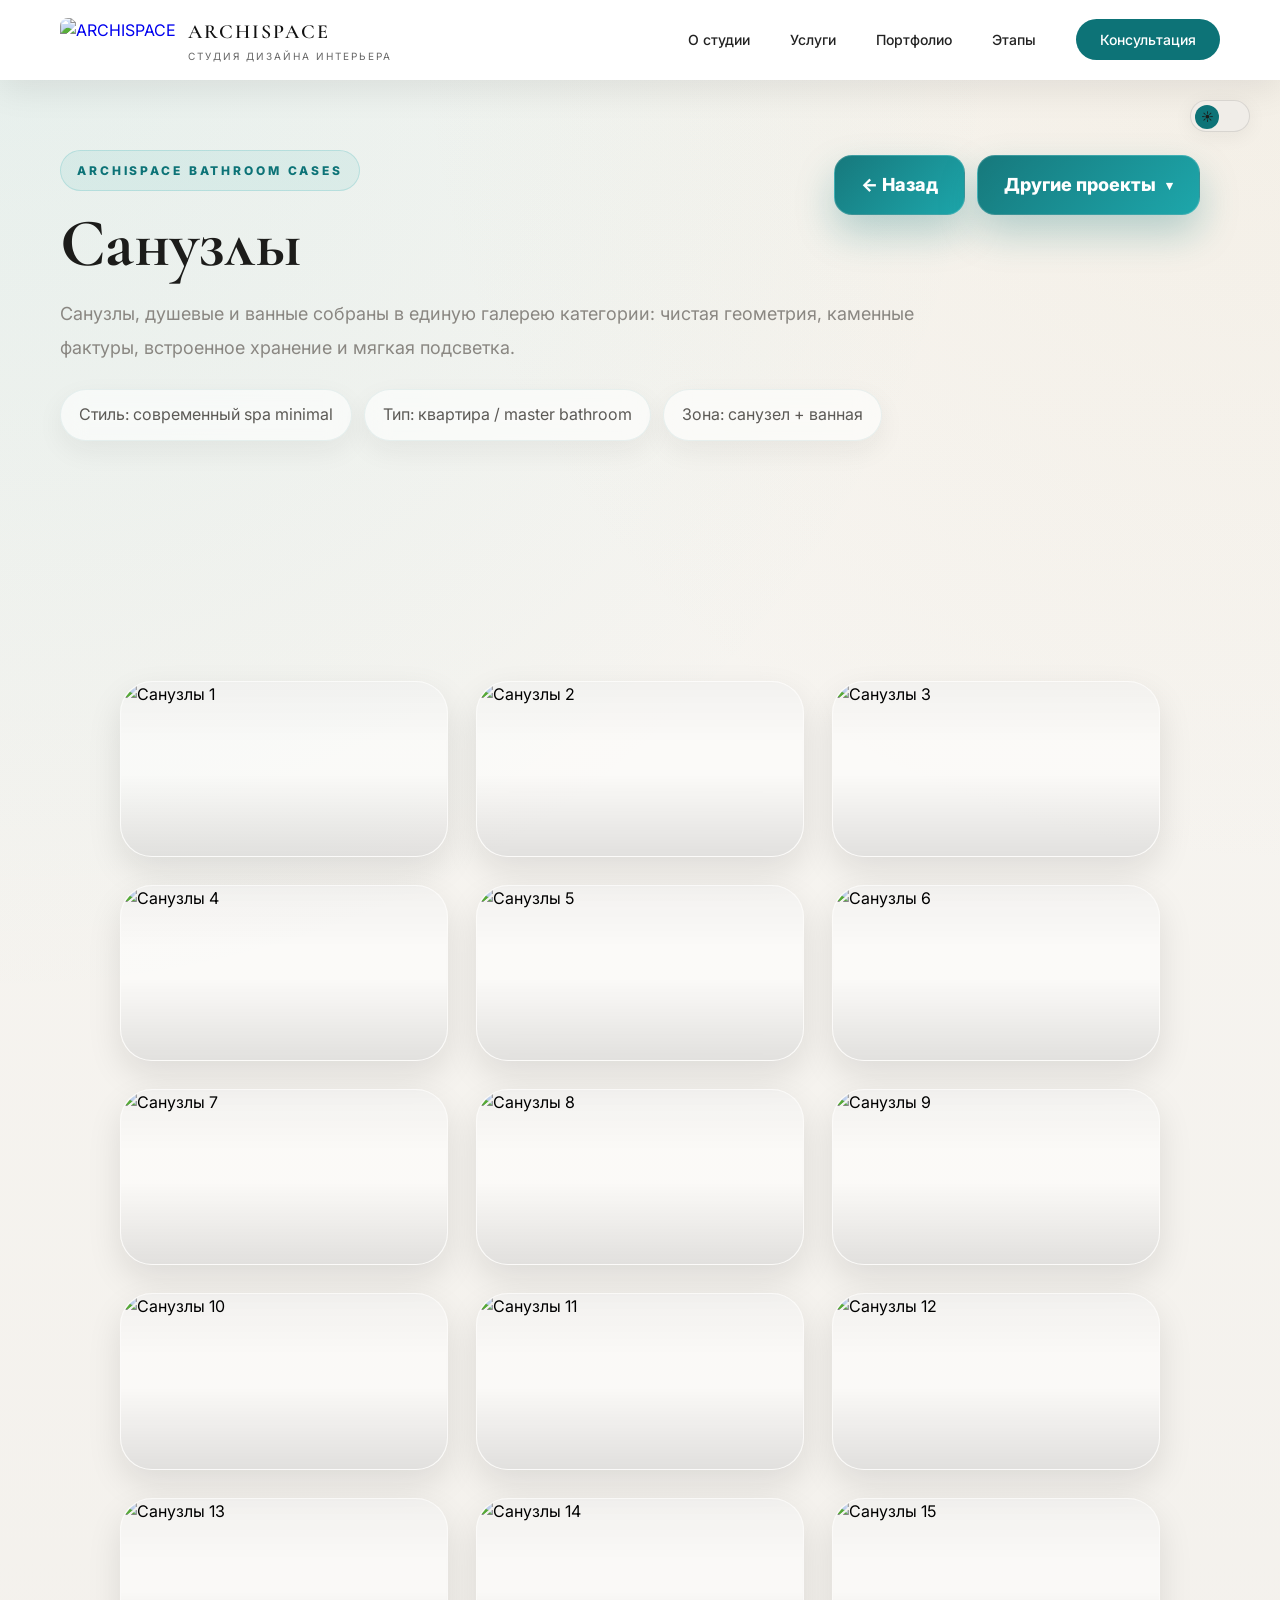
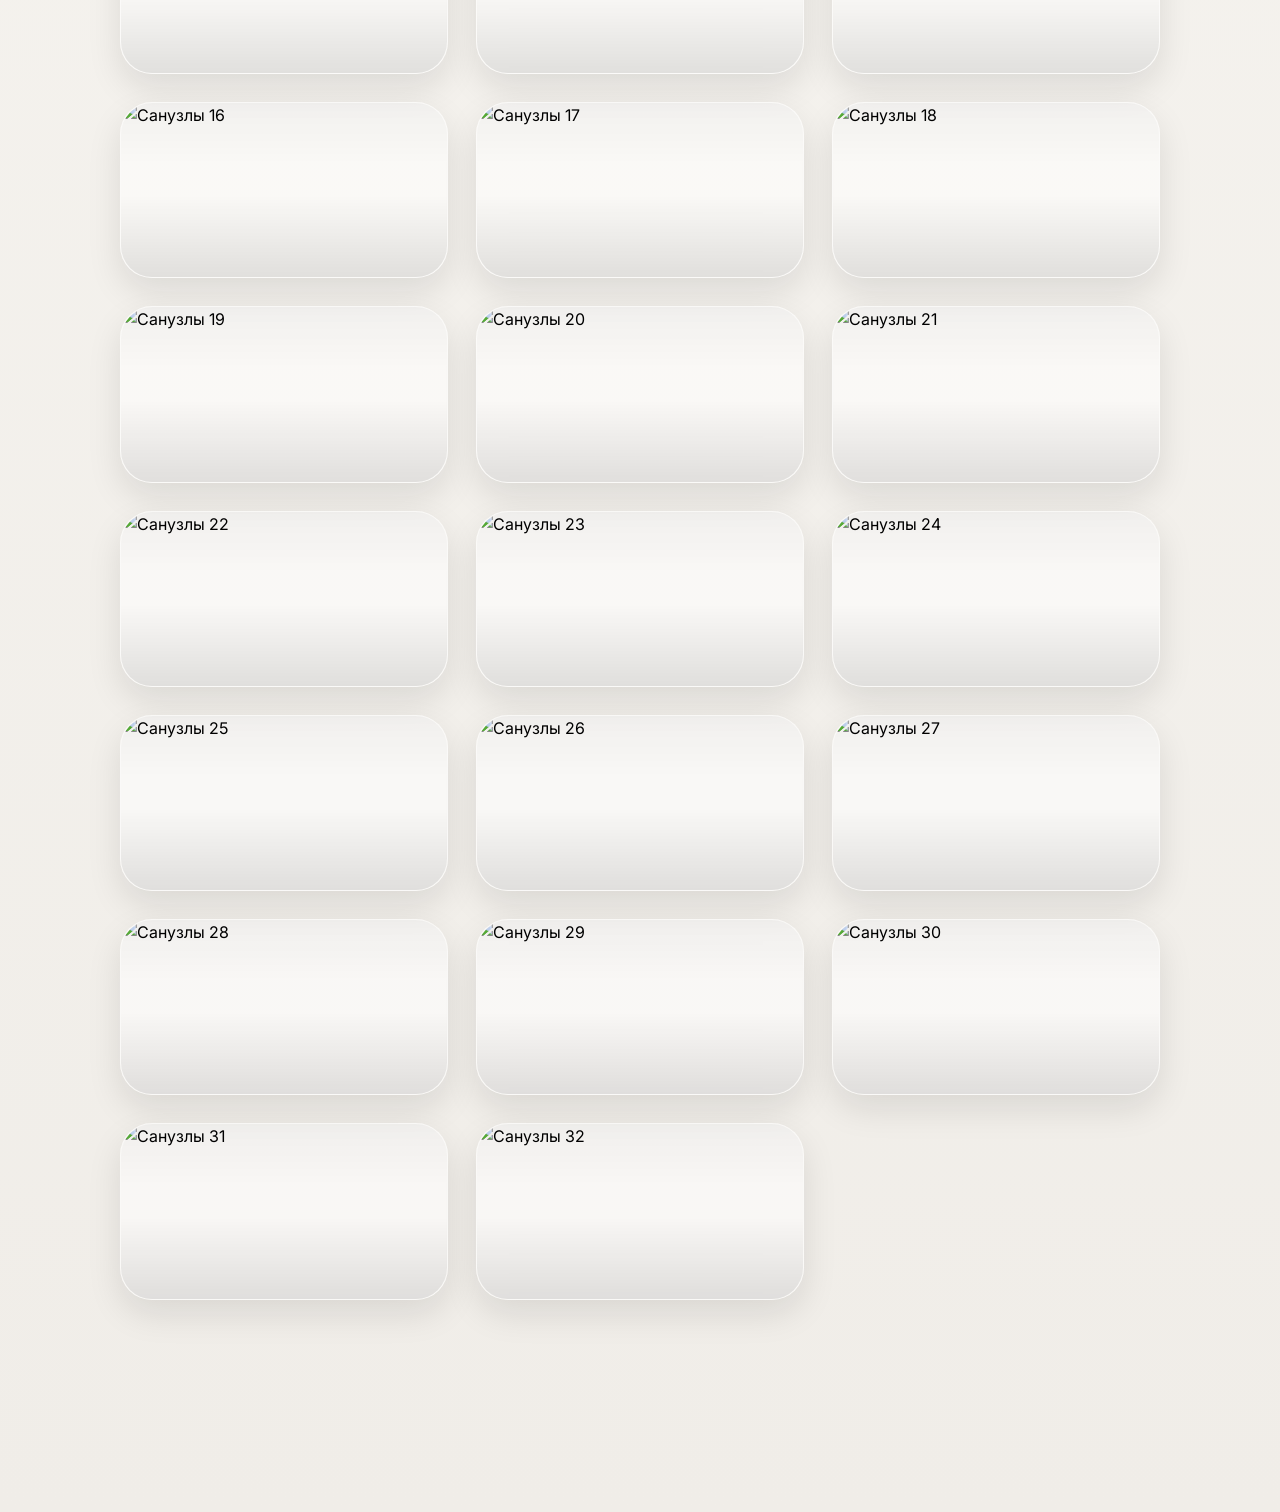
==== commit a3b13555: "Add files via upload" ====
--- a/portfolio-bathroom.html
+++ b/portfolio-bathroom.html
@@ -1,4 +1,4 @@
-<!DOCTYPE html>
+﻿<!DOCTYPE html>
 <html lang="ru">
 
 <head>
@@ -26,7 +26,7 @@
 
     <nav class="navbar scrolled" id="navbar">
         <a href="index.html" class="logo">
-            <img src="images/logo.png" alt="ARCHISPACE">
+            <img decoding="async" src="images/logo.png" alt="ARCHISPACE">
             <div class="logo-text">
                 <span class="logo-title">ARCHISPACE</span>
                 <span class="logo-subtitle">Студия дизайна интерьера</span>
@@ -45,7 +45,8 @@
         <header class="project-header">
             <span class="project-label">ARCHISPACE BATHROOM CASES</span>
             <h1 class="project-title">Санузлы</h1>
-            <p class="project-subtitle">Санузлы, душевые и ванные собраны отдельными дизайнерскими кейсами: чистая геометрия, каменные фактуры, скрытое хранение и мягкая подсветка.</p>
+            <p class="project-subtitle">Санузлы, душевые и ванные собраны в единую галерею категории: чистая геометрия,
+                каменные фактуры, встроенное хранение и мягкая подсветка.</p>
             <div class="project-meta">
                 <div class="project-meta-item">Стиль: современный spa minimal</div>
                 <div class="project-meta-item">Тип: квартира / master bathroom</div>
@@ -71,20 +72,33 @@
                                 <span>Кухня-гостиная</span>
                                 <span class="project-menu-note">Открыть</span>
                             </a>
+
                             <div class="project-menu-item is-active">
                                 <span>Санузлы</span>
                                 <span class="project-menu-badge">Сейчас</span>
                             </div>
+
                             <a href="portfolio-bedroom.html" class="project-menu-item">
                                 <span>Спальни</span>
                                 <span class="project-menu-note">Открыть</span>
                             </a>
+
                             <a href="portfolio-hallway.html" class="project-menu-item">
                                 <span>Прихожие</span>
                                 <span class="project-menu-note">Открыть</span>
                             </a>
+
+                            <a href="portfolio-wardrobe.html" class="project-menu-item">
+                                <span>Гардеробная</span>
+                                <span class="project-menu-note">Открыть</span>
+                            </a>
+
                             <a href="portfolio-kids.html" class="project-menu-item">
                                 <span>Детская</span>
+                                <span class="project-menu-note">Открыть</span>
+                            </a>
+                            <a href="portfolio-commerce.html" class="project-menu-item">
+                                <span>Коммерция</span>
                                 <span class="project-menu-note">Открыть</span>
                             </a>
                         </div>
@@ -93,68 +107,9 @@
             </div>
         </section>
 
-                <section class="project-gallery-wrap" aria-label="Дизайнерские кейсы санузлов">
+        <section class="project-gallery-wrap" aria-label="Галерея проекта Санузлы">
             <div class="project-card-shell">
-                <div class="project-gallery" id="bathroomGallery">
-                        <button class="project-gallery-item" type="button"><img src="portfolio/bathroom/duw01.jpg" alt="Основная серия 1" loading="eager" decoding="async"></button>
-                        <button class="project-gallery-item" type="button"><img src="portfolio/bathroom/duw02.jpg" alt="Основная серия 2" loading="lazy" decoding="async"></button>
-                        <button class="project-gallery-item" type="button"><img src="portfolio/bathroom/duw03.jpg" alt="Основная серия 3" loading="lazy" decoding="async"></button>
-                        <button class="project-gallery-item" type="button"><img src="portfolio/bathroom/duw04.jpg" alt="Основная серия 4" loading="lazy" decoding="async"></button>
-                        <button class="project-gallery-item" type="button"><img src="portfolio/bathroom/duw05.jpg" alt="Основная серия 5" loading="lazy" decoding="async"></button>
-                        <button class="project-gallery-item" type="button"><img src="portfolio/bathroom/duw06.jpg" alt="Основная серия 6" loading="lazy" decoding="async"></button>
-                        <button class="project-gallery-item" type="button"><img src="portfolio/bathroom/vanna01.jpg" alt="Основная серия 7" loading="lazy" decoding="async"></button>
-                        <button class="project-gallery-item" type="button"><img src="portfolio/bathroom/vanna02.jpg" alt="Основная серия 8" loading="lazy" decoding="async"></button>
-                        <button class="project-gallery-item" type="button"><img src="portfolio/bathroom/vanna03.jpg" alt="Основная серия 9" loading="lazy" decoding="async"></button>
-                        <button class="project-gallery-item" type="button"><img src="portfolio/bathroom/vanna04.jpg" alt="Основная серия 10" loading="lazy" decoding="async"></button>
-                        <button class="project-gallery-item" type="button"><img src="portfolio/bathroom/vanna05.jpg" alt="Основная серия 11" loading="lazy" decoding="async"></button>
-                        <button class="project-gallery-item" type="button"><img src="portfolio/bathroom/vanna06.jpg" alt="Основная серия 12" loading="lazy" decoding="async"></button>
-                        <button class="project-gallery-item" type="button"><img src="portfolio/bathroom/new-2026/bathroom-new-01.jpg" alt="Новая коллекция 2026 1" loading="lazy" decoding="async"></button>
-                        <button class="project-gallery-item" type="button"><img src="portfolio/bathroom/new-2026/bathroom-new-02.jpg" alt="Новая коллекция 2026 2" loading="lazy" decoding="async"></button>
-                        <button class="project-gallery-item" type="button"><img src="portfolio/bathroom/new-2026/bathroom-new-03.jpg" alt="Новая коллекция 2026 3" loading="lazy" decoding="async"></button>
-                        <button class="project-gallery-item" type="button"><img src="portfolio/bathroom/new-2026/bathroom-new-04.jpg" alt="Новая коллекция 2026 4" loading="lazy" decoding="async"></button>
-                        <button class="project-gallery-item" type="button"><img src="portfolio/bathroom/new-2026/bathroom-new-05.jpg" alt="Новая коллекция 2026 5" loading="lazy" decoding="async"></button>
-                        <button class="project-gallery-item" type="button"><img src="portfolio/bathroom/new-2026/bathroom-new-06.jpg" alt="Новая коллекция 2026 6" loading="lazy" decoding="async"></button>
-                        <button class="project-gallery-item" type="button"><img src="portfolio/bathroom/new-2026/bathroom-new-07.jpg" alt="Новая коллекция 2026 7" loading="lazy" decoding="async"></button>
-                        <button class="project-gallery-item" type="button"><img src="portfolio/bathroom/new-2026/bathroom-new-08.jpg" alt="Новая коллекция 2026 8" loading="lazy" decoding="async"></button>
-                        <button class="project-gallery-item" type="button"><img src="portfolio/bathroom/new-2026/bathroom-new-09.jpg" alt="Новая коллекция 2026 9" loading="lazy" decoding="async"></button>
-                        <button class="project-gallery-item" type="button"><img src="portfolio/bathroom/new-2026/bathroom-new-10.jpg" alt="Новая коллекция 2026 10" loading="lazy" decoding="async"></button>
-                        <button class="project-gallery-item" type="button"><img src="portfolio/bathroom/new-2026/bathroom-new-11.jpg" alt="Новая коллекция 2026 11" loading="lazy" decoding="async"></button>
-                        <button class="project-gallery-item" type="button"><img src="portfolio/bathroom/new-2026/bathroom-new-12.jpg" alt="Новая коллекция 2026 12" loading="lazy" decoding="async"></button>
-                        <button class="project-gallery-item" type="button"><img src="portfolio/bathroom/new-2026/bathroom-new-13.jpg" alt="Новая коллекция 2026 13" loading="lazy" decoding="async"></button>
-                        <button class="project-gallery-item" type="button"><img src="portfolio/bathroom/new-2026/bathroom-new-14.jpg" alt="Новая коллекция 2026 14" loading="lazy" decoding="async"></button>
-                        <button class="project-gallery-item" type="button"><img src="portfolio/bathroom/new-2026/bathroom-new-15.jpg" alt="Новая коллекция 2026 15" loading="lazy" decoding="async"></button>
-                        <button class="project-gallery-item" type="button"><img src="portfolio/bathroom/new-2026/bathroom-new-16.jpg" alt="Новая коллекция 2026 16" loading="lazy" decoding="async"></button>
-                        <button class="project-gallery-item" type="button"><img src="portfolio/bathroom/new-2026/bathroom-new-17.jpg" alt="Новая коллекция 2026 17" loading="lazy" decoding="async"></button>
-                        <button class="project-gallery-item" type="button"><img src="portfolio/bathroom/new-2026/bathroom-new-18.jpg" alt="Новая коллекция 2026 18" loading="lazy" decoding="async"></button>
-                        <button class="project-gallery-item" type="button"><img src="portfolio/bathroom/new-2026/bathroom-new-19.jpg" alt="Новая коллекция 2026 19" loading="lazy" decoding="async"></button>
-                        <button class="project-gallery-item" type="button"><img src="portfolio/bathroom/new-2026/bathroom-new-20.jpg" alt="Новая коллекция 2026 20" loading="lazy" decoding="async"></button>
-                        <button class="project-gallery-item" type="button"><img src="portfolio/bathroom/new-2026/bathroom-new-21.jpg" alt="Новая коллекция 2026 21" loading="lazy" decoding="async"></button>
-                        <button class="project-gallery-item" type="button"><img src="portfolio/bathroom/new-2026/bathroom-new-22.jpg" alt="Новая коллекция 2026 22" loading="lazy" decoding="async"></button>
-                        <button class="project-gallery-item" type="button"><img src="portfolio/bathroom/new-2026/bathroom-new-23.jpg" alt="Новая коллекция 2026 23" loading="lazy" decoding="async"></button>
-                        <button class="project-gallery-item" type="button"><img src="гардероб 2/санузел/photo_2026-04-15_00-05-36.jpg" alt="Санузел с каменной фактурой 1" loading="lazy" decoding="async"></button>
-                        <button class="project-gallery-item" type="button"><img src="гардероб 2/санузел/photo_2026-04-15_00-05-47.jpg" alt="Санузел с каменной фактурой 2" loading="lazy" decoding="async"></button>
-                        <button class="project-gallery-item" type="button"><img src="гардероб 2/санузел/photo_2026-04-15_00-05-54.jpg" alt="Санузел с каменной фактурой 3" loading="lazy" decoding="async"></button>
-                        <button class="project-gallery-item" type="button"><img src="гардероб 2/санузел/photo_2026-04-15_00-05-58.jpg" alt="Санузел с каменной фактурой 4" loading="lazy" decoding="async"></button>
-                        <button class="project-gallery-item" type="button"><img src="гардероб 2/санузел 2/photo_2026-04-15_00-21-17.jpg" alt="Санузел II 1" loading="lazy" decoding="async"></button>
-                        <button class="project-gallery-item" type="button"><img src="гардероб 2/санузел 2/photo_2026-04-15_00-21-28.jpg" alt="Санузел II 2" loading="lazy" decoding="async"></button>
-                        <button class="project-gallery-item" type="button"><img src="гардероб 2/санузел 2/photo_2026-04-15_00-21-32.jpg" alt="Санузел II 3" loading="lazy" decoding="async"></button>
-                        <button class="project-gallery-item" type="button"><img src="гардероб 2/санузел3/photo_2026-04-15_00-21-56.jpg" alt="Master bathroom concept 1" loading="lazy" decoding="async"></button>
-                        <button class="project-gallery-item" type="button"><img src="гардероб 2/санузел3/photo_2026-04-15_00-22-09.jpg" alt="Master bathroom concept 2" loading="lazy" decoding="async"></button>
-                        <button class="project-gallery-item" type="button"><img src="гардероб 2/санузел3/photo_2026-04-15_00-22-21.jpg" alt="Master bathroom concept 3" loading="lazy" decoding="async"></button>
-                        <button class="project-gallery-item" type="button"><img src="гардероб 2/санузел3/photo_2026-04-15_00-22-25.jpg" alt="Master bathroom concept 4" loading="lazy" decoding="async"></button>
-                        <button class="project-gallery-item" type="button"><img src="гардероб 2/санузел3/photo_2026-04-15_00-22-28.jpg" alt="Master bathroom concept 5" loading="lazy" decoding="async"></button>
-                        <button class="project-gallery-item" type="button"><img src="гардероб 2/санузел3/photo_2026-04-15_00-22-31.jpg" alt="Master bathroom concept 6" loading="lazy" decoding="async"></button>
-                        <button class="project-gallery-item" type="button"><img src="гардероб 2/санузел3/photo_2026-04-15_00-22-34.jpg" alt="Master bathroom concept 7" loading="lazy" decoding="async"></button>
-                        <button class="project-gallery-item" type="button"><img src="гардероб 2/санузел3/photo_2026-04-15_00-22-38.jpg" alt="Master bathroom concept 8" loading="lazy" decoding="async"></button>
-                        <button class="project-gallery-item" type="button"><img src="гардероб 2/санузел4/photo_2026-04-15_00-30-02.jpg" alt="Санузел IV 1" loading="lazy" decoding="async"></button>
-                        <button class="project-gallery-item" type="button"><img src="гардероб 2/санузел4/photo_2026-04-15_00-30-12.jpg" alt="Санузел IV 2" loading="lazy" decoding="async"></button>
-                        <button class="project-gallery-item" type="button"><img src="гардероб 2/санузел4/photo_2026-04-15_00-30-15.jpg" alt="Санузел IV 3" loading="lazy" decoding="async"></button>
-                        <button class="project-gallery-item" type="button"><img src="гардероб 2/санузел4/photo_2026-04-15_00-30-18.jpg" alt="Санузел IV 4" loading="lazy" decoding="async"></button>
-                        <button class="project-gallery-item" type="button"><img src="гардероб 2/санузел5/photo_2026-04-15_00-35-40.jpg" alt="Санузел V 1" loading="lazy" decoding="async"></button>
-                        <button class="project-gallery-item" type="button"><img src="гардероб 2/санузел5/photo_2026-04-15_00-35-51.jpg" alt="Санузел V 2" loading="lazy" decoding="async"></button>
-                        <button class="project-gallery-item" type="button"><img src="гардероб 2/санузел5/photo_2026-04-15_00-35-55.jpg" alt="Санузел V 3" loading="lazy" decoding="async"></button>
-                        <button class="project-gallery-item" type="button"><img src="гардероб 2/санузел5/photo_2026-04-15_00-36-00.jpg" alt="Санузел V 4" loading="lazy" decoding="async"></button>
-                </div>
+                <div class="project-gallery" id="bathroomGallery" data-gallery="bathroom"></div>
             </div>
         </section>
     </main>
@@ -167,7 +122,7 @@
                 <div class="lightbox-counter">
                     <span id="currentSlide">1</span>
                     <span>/</span>
-                    <span id="totalSlides">58</span>
+                    <span id="totalSlides">0</span>
                 </div>
             </div>
             <div class="lightbox-stage">
@@ -175,7 +130,7 @@
                     <div class="lightbox-image-wrap" id="lightboxImageWrap">
                         <button class="lightbox-nav lightbox-prev" id="lightboxPrev" type="button"
                             aria-label="Предыдущее"><span>&#10094;</span></button>
-                        <img id="lightboxImage" src="" alt="Preview">
+                        <img loading="lazy" decoding="async" id="lightboxImage" src="" alt="Preview">
                         <button class="lightbox-nav lightbox-next" id="lightboxNext" type="button"
                             aria-label="Следующее"><span>&#10095;</span></button>
                     </div>
@@ -185,7 +140,8 @@
         </div>
     </div>
 
+    <script src="gallery-data.js" defer></script>
     <script src="project.js" defer></script>
 </body>
 
-</html>
+</html>
--- a/styles.css
+++ b/styles.css
@@ -1,4 +1,4 @@
-:root {
+﻿:root {
     --color-bg-primary: #f8f6f2;
     --color-bg-secondary: #f0ede8;
     --color-bg-dark: #1c1c1a;
@@ -627,8 +627,8 @@
     padding-left: 16px;
 }
 
-.service-list li::before {
-    content: '—';
+.service-list li::before {
+    content: '\2014';
     position: absolute;
     left: 0;
     color: var(--color-accent);
@@ -881,19 +881,31 @@
 }
 
 .step-image {
-    height: 280px;
+    width: 100%;
+    height: auto;
     border-radius: 16px;
     overflow: hidden;
     margin-bottom: 25px;
     box-shadow: var(--shadow-medium);
+    background: #f8f6f2;
 }
 
 .step-image img {
-    width: 90%;
+    width: 100%;
+    height: auto;
+    object-fit: contain;
+    object-position: center;
+    display: block;
+}
+
+.step-image img {
+    width: 100%;
     height: 100%;
-    object-fit: cover;
-    object-position: 70% 40%;
+    object-fit: contain;
+    object-position: center;
     transition: transform 0.8s ease;
+    display: block;
+    background: #f8f6f2;
 }
 
 .step-image:hover img {
@@ -3344,9 +3356,9 @@
     }
 
     .contact-container {
-        grid-template-columns: 1fr;
-        gap: 50px;
-    }
+        grid-template-columns: 1fr 1fr;
+        gap: 36px;
+}
 
     .footer-content {
         grid-template-columns: 1fr;
@@ -3894,232 +3906,6 @@
     }
 }
 
-.reviews {
-    background: var(--color-bg-primary);
-    padding: 120px 60px;
-}
-
-.reviews-container {
-    max-width: 1400px;
-    margin: 0 auto;
-    display: grid;
-    grid-template-columns: 1.2fr 0.8fr;
-    gap: 40px;
-    align-items: start;
-}
-
-.reviews-list {
-    display: grid;
-    grid-template-columns: repeat(2, 1fr);
-    gap: 24px;
-}
-
-.review-card {
-    background: var(--color-bg-secondary);
-    border-radius: 20px;
-    padding: 28px;
-    box-shadow: var(--shadow-soft);
-    border: 1px solid rgba(0, 0, 0, 0.05);
-}
-
-.review-card-pending {
-    opacity: 0.75;
-    border: 1px dashed rgba(13, 115, 119, 0.35);
-}
-
-.review-head {
-    display: flex;
-    justify-content: space-between;
-    align-items: flex-start;
-    gap: 16px;
-    margin-bottom: 16px;
-}
-
-.review-name {
-    font-size: 20px;
-    margin: 0 0 6px;
-    color: var(--color-text-primary);
-    font-weight: 600;
-}
-
-.review-date {
-    font-size: 13px;
-    color: var(--color-text-muted);
-}
-
-.review-rating {
-    font-size: 18px;
-    letter-spacing: 2px;
-    color: var(--color-gold);
-    white-space: nowrap;
-}
-
-.review-text {
-    color: var(--color-text-secondary);
-    line-height: 1.7;
-    font-size: 15px;
-    word-break: break-word;
-    overflow-wrap: anywhere;
-    white-space: pre-wrap;
-}
-
-.review-form {
-    background: var(--color-bg-secondary);
-    border-radius: 24px;
-    padding: 32px;
-    box-shadow: var(--shadow-medium);
-    border: 1px solid rgba(0, 0, 0, 0.05);
-    position: sticky;
-    top: 110px;
-}
-
-.review-form h3 {
-    font-family: 'Cormorant Garamond', serif;
-    font-size: 32px;
-    margin-bottom: 24px;
-    color: var(--color-text-primary);
-}
-
-.reviews .form-group label {
-    color: var(--color-text-secondary);
-}
-
-.reviews .form-group input,
-.reviews .form-group textarea,
-.reviews .form-group select {
-    background: var(--color-bg-primary);
-    color: var(--color-text-primary);
-    border: 1px solid rgba(0, 0, 0, 0.08);
-}
-
-.reviews .form-group input::placeholder,
-.reviews .form-group textarea::placeholder {
-    color: var(--color-text-muted);
-}
-
-[data-theme="dark"] .review-card,
-[data-theme="dark"] .review-form {
-    border: 1px solid rgba(255, 255, 255, 0.08);
-}
-
-[data-theme="dark"] .reviews .form-group input,
-[data-theme="dark"] .reviews .form-group textarea,
-[data-theme="dark"] .reviews .form-group select {
-    background: rgba(255, 255, 255, 0.06);
-    border: 1px solid rgba(255, 255, 255, 0.12);
-    color: var(--color-text-light);
-}
-
-@media (max-width:992px) {
-    .reviews {
-        padding: 80px 30px;
-    }
-
-    .reviews-container {
-        grid-template-columns: 1fr;
-    }
-
-    .reviews-list {
-        grid-template-columns: 1fr;
-    }
-
-    .review-form {
-        position: static;
-    }
-}
-
-@media (max-width:768px) {
-    .reviews {
-        padding: 70px 20px;
-    }
-
-    .review-card {
-        padding: 22px;
-    }
-
-    .review-form {
-        padding: 24px;
-    }
-
-    .review-form h3 {
-        font-size: 26px;
-    }
-
-    .review-head {
-        flex-direction: column;
-        gap: 8px;
-    }
-
-    .review-rating {
-        font-size: 16px;
-    }
-}
-
-.reviews-actions {
-    display: flex;
-    justify-content: center;
-    margin-top: 28px;
-}
-
-.reviews-more-btn {
-    min-width: 220px;
-    padding: 14px 22px;
-    border: none;
-    border-radius: 999px;
-    background: linear-gradient(135deg, #0d7377, #14a3a8);
-    color: #fff;
-    font-size: 14px;
-    font-weight: 600;
-    cursor: pointer;
-    transition: all 0.28s ease;
-    box-shadow: 0 12px 28px rgba(13, 115, 119, 0.22);
-    display: inline-flex;
-    align-items: center;
-    justify-content: center;
-    text-decoration: none;
-}
-
-.reviews-more-btn:hover {
-    transform: translateY(-2px);
-    box-shadow: 0 16px 34px rgba(13, 115, 119, 0.3);
-}
-
-.reviews-more-btn:disabled {
-    opacity: 0.55;
-    cursor: default;
-    transform: none;
-    box-shadow: none;
-}
-
-.review-status {
-    text-align: center;
-    margin-top: 14px;
-    font-size: 13px;
-    color: var(--color-text-muted);
-}
-
-.review-empty {
-    grid-column: 1 / -1;
-    text-align: center;
-    padding: 28px;
-    border-radius: 20px;
-    background: var(--color-bg-secondary);
-    color: var(--color-text-muted);
-    box-shadow: var(--shadow-soft);
-}
-
-@media (max-width:768px) {
-    .reviews-actions {
-        margin-top: 22px;
-    }
-
-    .reviews-more-btn {
-        width: 100%;
-        min-width: 0;
-        min-height: 48px;
-        font-size: 14px;
-    }
-}
 @media (hover: none) and (pointer: coarse) {
     .portfolio-overlay {
         opacity: 1;
@@ -4134,3 +3920,1242 @@
         transform: none;
     }
 }
+
+/* FIX ABOUT MOBILE */
+@media (max-width: 768px) {
+    .about {
+        padding: 70px 16px;
+        overflow: hidden;
+    }
+
+    .about-grid {
+        display: grid;
+        grid-template-columns: 1fr !important;
+        gap: 36px;
+        width: 100%;
+    }
+
+    .about-content {
+        padding-left: 0 !important;
+        width: 100%;
+        max-width: 100%;
+        overflow: hidden;
+    }
+
+    .about-content .section-title,
+    .about .section-title {
+        font-size: clamp(38px, 13vw, 58px) !important;
+        line-height: 1;
+        max-width: 100%;
+        word-break: break-word;
+        overflow-wrap: anywhere;
+    }
+
+    .about-text {
+        font-size: 16px;
+        line-height: 1.8;
+        max-width: 100%;
+    }
+
+    .about-features {
+        grid-template-columns: 1fr !important;
+        gap: 18px;
+    }
+
+    .about-images {
+        height: auto !important;
+    }
+
+    .about-image-main {
+        position: relative !important;
+        width: 100% !important;
+        height: auto !important;
+    }
+
+    .about-image-main img {
+        width: 100%;
+        height: auto;
+        display: block;
+    }
+}
+
+.social-link i {
+    font-size: 20px;
+    line-height: 1;
+}
+
+/* Contact social block final override */
+.contact-info-block {
+    display: flex;
+    flex-direction: column;
+    gap: 28px;
+    margin: 42px 0 28px;
+}
+
+.contact-item {
+    display: flex;
+    align-items: center;
+    gap: 22px;
+}
+
+.contact-icon {
+    width: 64px;
+    height: 64px;
+    border-radius: 18px;
+    display: flex;
+    align-items: center;
+    justify-content: center;
+    font-size: 24px;
+    color: #ffffff;
+    background: rgba(255, 255, 255, 0.10);
+    border: 1px solid rgba(255, 255, 255, 0.12);
+    box-shadow: 0 12px 30px rgba(0, 0, 0, 0.14);
+    backdrop-filter: blur(14px);
+    -webkit-backdrop-filter: blur(14px);
+}
+
+.contact-item div strong {
+    display: block;
+    margin-bottom: 6px;
+    font-size: 13px;
+    font-weight: 700;
+    letter-spacing: 0.14em;
+    text-transform: uppercase;
+    color: #d8ba7f;
+}
+
+.contact-item div span {
+    font-size: 18px;
+    font-weight: 600;
+    color: rgba(255, 255, 255, 0.96);
+}
+
+.social-links {
+    display: inline-flex;
+    align-items: center;
+    flex-wrap: wrap;
+    gap: 14px;
+    margin-top: 12px;
+    padding: 10px 0 0;
+}
+
+.social-link {
+    width: 60px;
+    height: 60px;
+    border-radius: 18px;
+    display: inline-flex;
+    align-items: center;
+    justify-content: center;
+    color: #ffffff;
+    text-decoration: none;
+    background: rgba(255, 255, 255, 0.10);
+    border: 1px solid rgba(255, 255, 255, 0.14);
+    box-shadow: 0 12px 30px rgba(0, 0, 0, 0.14);
+    backdrop-filter: blur(14px);
+    -webkit-backdrop-filter: blur(14px);
+    transition: transform 0.28s ease, background 0.28s ease, border-color 0.28s ease, box-shadow 0.28s ease;
+}
+
+.social-link svg {
+    width: 24px;
+    height: 24px;
+    display: block;
+    flex: 0 0 auto;
+}
+
+.social-link:hover {
+    background: rgba(20, 163, 168, 0.92);
+    border-color: rgba(20, 163, 168, 0.92);
+    color: #ffffff;
+    transform: translateY(-3px);
+    box-shadow: 0 16px 34px rgba(13, 115, 119, 0.24);
+}
+
+@media (max-width: 768px) {
+    .contact-info-block {
+        gap: 20px;
+        margin: 32px 0 22px;
+    }
+
+    .contact-item {
+        gap: 16px;
+    }
+
+    .contact-icon {
+        width: 52px;
+        height: 52px;
+        border-radius: 16px;
+        font-size: 20px;
+    }
+
+    .contact-item div strong {
+        font-size: 11px;
+        margin-bottom: 4px;
+    }
+
+    .contact-item div span {
+        font-size: 15px;
+    }
+
+    .social-links {
+        gap: 10px;
+        margin-top: 8px;
+        padding-top: 4px;
+    }
+
+    .social-link {
+        width: 50px;
+        height: 50px;
+        border-radius: 16px;
+    }
+
+    .social-link svg {
+        width: 21px;
+        height: 21px;
+    }
+}
+
+/* FIX WhatsApp icon only */
+.social-link[aria-label="WhatsApp"] svg {
+    width: 28px !important;
+    height: 28px !important;
+    color: #ffffff !important;
+    fill: none !important;
+}
+
+.social-link[aria-label="WhatsApp"] svg path:last-child {
+    fill: #ffffff !important;
+}
+
+/* FIX FOOTER MOBILE */
+@media (max-width: 768px) {
+    .footer {
+        padding: 56px 20px 32px !important;
+        overflow: hidden !important;
+    }
+
+    .footer-content {
+        display: grid !important;
+        grid-template-columns: 1fr !important;
+        gap: 34px !important;
+        width: 100% !important;
+        max-width: 100% !important;
+    }
+
+    .footer-links {
+        display: grid !important;
+        grid-template-columns: 1fr 1fr !important;
+        gap: 28px !important;
+        width: 100% !important;
+        max-width: 100% !important;
+    }
+
+    .footer-column {
+        min-width: 0 !important;
+        max-width: 100% !important;
+    }
+
+    .footer-column h4 {
+        font-size: 13px !important;
+        line-height: 1.3 !important;
+        white-space: normal !important;
+    }
+
+    .footer-column a,
+    .footer-column p {
+        font-size: 14px !important;
+        line-height: 1.55 !important;
+        white-space: normal !important;
+        overflow-wrap: anywhere !important;
+        word-break: normal !important;
+    }
+
+    .footer-logo {
+        align-items: center !important;
+    }
+
+    .footer-main {
+        max-width: 100% !important;
+    }
+}
+
+@media (max-width: 430px) {
+    .footer-links {
+        grid-template-columns: 1fr !important;
+        gap: 26px !important;
+    }
+}
+
+/* ARCHISPACE final responsive cleanup */
+.contact-container {
+    display: grid;
+    align-items: stretch;
+}
+
+body.mobile-menu-open {
+    overflow: hidden !important;
+}
+
+.portfolio-filter .filter-btn,
+.portfolio-filter .filter-btn span,
+.filter-btn {
+    color: var(--color-text-primary) !important;
+}
+
+.filter-btn:hover {
+    color: var(--color-accent) !important;
+}
+
+.filter-btn.active {
+    color: #ffffff !important;
+}
+
+[data-theme="dark"] .portfolio-filter .filter-btn,
+[data-theme="dark"] .portfolio-filter .filter-btn span,
+[data-theme="dark"] .filter-btn {
+    color: #f5f3ef !important;
+}
+
+[data-theme="dark"] .filter-btn:hover,
+[data-theme="dark"] .filter-btn.active {
+    color: #ffffff !important;
+}
+
+@media (min-width: 601px) {
+    .contact-container {
+        grid-template-columns: minmax(0, 1fr) minmax(360px, 520px) !important;
+        gap: 56px !important;
+        align-items: start !important;
+    }
+
+    .contact-content {
+        grid-column: 1 !important;
+    }
+
+    .contact-form {
+        grid-column: 2 !important;
+        width: 100% !important;
+        max-width: 520px !important;
+        justify-self: end !important;
+    }
+}
+
+@media (max-width: 768px) {
+    .footer {
+        padding: 56px 20px 32px !important;
+        overflow: hidden !important;
+    }
+
+    .footer-content {
+        grid-template-columns: 1fr !important;
+        gap: 34px !important;
+        width: 100% !important;
+        max-width: 100% !important;
+    }
+
+    .footer-links {
+        grid-template-columns: repeat(2, minmax(0, 1fr)) !important;
+        gap: 28px !important;
+        width: 100% !important;
+        max-width: 100% !important;
+    }
+
+    .footer-column {
+        min-width: 0 !important;
+        max-width: 100% !important;
+    }
+
+    .footer-column h4 {
+        font-size: 13px !important;
+        line-height: 1.3 !important;
+        white-space: normal !important;
+    }
+
+    .footer-column a,
+    .footer-column p {
+        font-size: 14px !important;
+        line-height: 1.55 !important;
+        white-space: normal !important;
+        overflow-wrap: anywhere !important;
+    }
+
+    .footer-logo {
+        align-items: center !important;
+    }
+
+    .footer-main {
+        max-width: 100% !important;
+    }
+
+    .floating-contact {
+        right: 16px !important;
+        bottom: 16px !important;
+    }
+
+    .floating-contact-link,
+    .floating-contact-toggle {
+        width: 54px !important;
+        height: 54px !important;
+    }
+
+    .floating-contact-link svg,
+    .floating-contact-toggle svg {
+        width: 22px !important;
+        height: 22px !important;
+    }
+
+    .portfolio-filter {
+        -webkit-overflow-scrolling: touch;
+        scrollbar-width: none;
+    }
+
+    .portfolio-filter::-webkit-scrollbar {
+        display: none;
+    }
+
+    .theme-toggle {
+        top: calc(env(safe-area-inset-top, 0px) + 98px) !important;
+        right: calc(env(safe-area-inset-right, 0px) + 10px) !important;
+        z-index: 1102 !important;
+        transform: none !important;
+    }
+
+    .theme-toggle-track {
+        width: 54px !important;
+        height: 30px !important;
+        padding: 4px !important;
+        border-radius: 999px !important;
+        background: rgba(255, 255, 255, 0.86) !important;
+        border: 1px solid rgba(20, 20, 20, 0.08) !important;
+        box-shadow: 0 10px 24px rgba(0, 0, 0, 0.14) !important;
+        backdrop-filter: blur(14px) !important;
+        -webkit-backdrop-filter: blur(14px) !important;
+    }
+
+    [data-theme="dark"] .theme-toggle-track {
+        background: rgba(18, 21, 21, 0.88) !important;
+        border-color: rgba(255, 255, 255, 0.12) !important;
+        box-shadow: 0 10px 24px rgba(0, 0, 0, 0.32) !important;
+    }
+
+    .theme-toggle-thumb {
+        width: 22px !important;
+        height: 22px !important;
+    }
+
+    .theme-toggle.active .theme-toggle-thumb {
+        transform: translateX(24px) !important;
+    }
+
+    body.mobile-menu-open .theme-toggle {
+        top: calc(env(safe-area-inset-top, 0px) + 22px) !important;
+        right: calc(env(safe-area-inset-right, 0px) + 88px) !important;
+    }
+
+    .mobile-menu-btn {
+        position: relative;
+        z-index: 1103 !important;
+    }
+
+    .mobile-menu {
+        position: fixed !important;
+        inset: 0 !important;
+        display: flex !important;
+        align-items: stretch !important;
+        justify-content: center !important;
+        padding: 12px !important;
+        background: rgba(5, 8, 12, 0.42) !important;
+        backdrop-filter: blur(22px) !important;
+        -webkit-backdrop-filter: blur(22px) !important;
+        opacity: 0 !important;
+        visibility: hidden !important;
+        pointer-events: none !important;
+        transform: none !important;
+        transition: opacity 0.3s ease, visibility 0.3s ease !important;
+        z-index: 1101 !important;
+    }
+
+    .mobile-menu.active {
+        opacity: 1 !important;
+        visibility: visible !important;
+        pointer-events: auto !important;
+    }
+
+    .mobile-menu__panel {
+        position: relative;
+        overflow: hidden;
+        width: 100%;
+        min-height: calc(100vh - 24px);
+        padding: 16px 16px 24px;
+        border-radius: 28px;
+        border: 1px solid rgba(255, 255, 255, 0.10);
+        background:
+            linear-gradient(135deg, rgba(255, 255, 255, 0.06), transparent 24%),
+            radial-gradient(circle at top right, rgba(20, 163, 168, 0.14), transparent 28%),
+            radial-gradient(circle at 18% 82%, rgba(201, 169, 110, 0.12), transparent 32%),
+            linear-gradient(180deg, rgba(14, 16, 18, 0.96), rgba(15, 17, 20, 0.88));
+        box-shadow: 0 24px 60px rgba(0, 0, 0, 0.34);
+        backdrop-filter: blur(24px);
+        -webkit-backdrop-filter: blur(24px);
+        display: flex;
+        flex-direction: column;
+    }
+
+    .mobile-menu__panel::before {
+        content: "";
+        position: absolute;
+        inset: 78px 12px 12px;
+        border-radius: 24px;
+        border: 1px solid rgba(255, 255, 255, 0.06);
+        background:
+            linear-gradient(180deg, rgba(255, 255, 255, 0.035), transparent 34%),
+            radial-gradient(circle at center, rgba(20, 163, 168, 0.10), transparent 42%);
+        pointer-events: none;
+    }
+
+    .mobile-menu__panel::after {
+        content: "";
+        position: absolute;
+        left: 28px;
+        right: 28px;
+        bottom: 72px;
+        height: 1px;
+        background: linear-gradient(90deg, transparent, rgba(20, 163, 168, 0.56), transparent);
+        pointer-events: none;
+    }
+
+    .mobile-menu__header {
+        position: relative;
+        z-index: 2;
+        display: flex;
+        align-items: flex-start;
+        justify-content: space-between;
+        gap: 12px;
+    }
+
+    .mobile-menu__brand,
+    .mobile-menu__brand-link {
+        display: flex;
+        align-items: center;
+        gap: 10px;
+        text-decoration: none;
+    }
+
+    .mobile-menu__brand-link {
+        pointer-events: none;
+    }
+
+    .mobile-menu__brand .logo-title,
+    .mobile-menu__brand-link .logo-title {
+        color: #ffffff !important;
+        font-size: 20px !important;
+        letter-spacing: 1.4px !important;
+    }
+
+    .mobile-menu__brand .logo-subtitle,
+    .mobile-menu__brand-link .logo-subtitle {
+        color: rgba(255, 255, 255, 0.62) !important;
+        font-size: 9px !important;
+        letter-spacing: 1.7px !important;
+    }
+
+    .mobile-menu__brand img,
+    .mobile-menu__brand-link img {
+        width: 48px;
+        height: 48px;
+        border-radius: 12px;
+        object-fit: cover;
+    }
+
+    .mobile-menu__close {
+        position: relative;
+        width: 44px;
+        height: 44px;
+        border-radius: 14px;
+        border: 1px solid rgba(255, 255, 255, 0.10);
+        background: rgba(255, 255, 255, 0.06);
+        color: #ffffff;
+        cursor: pointer;
+        flex: 0 0 auto;
+        backdrop-filter: blur(14px);
+        -webkit-backdrop-filter: blur(14px);
+    }
+
+    .mobile-menu__close span {
+        position: absolute;
+        top: 50%;
+        left: 50%;
+        width: 16px;
+        height: 2px;
+        border-radius: 999px;
+        background: currentColor;
+    }
+
+    .mobile-menu__close span:first-child {
+        transform: translate(-50%, -50%) rotate(45deg);
+    }
+
+    .mobile-menu__close span:last-child {
+        transform: translate(-50%, -50%) rotate(-45deg);
+    }
+
+    .mobile-menu__decor {
+        position: relative;
+        z-index: 2;
+        display: inline-flex;
+        align-items: center;
+        gap: 10px;
+        margin: 26px 0 18px;
+        color: rgba(20, 163, 168, 0.9);
+        font-size: 10px;
+        font-weight: 800;
+        letter-spacing: 0.34em;
+        text-transform: uppercase;
+    }
+
+    .mobile-menu__decor::after {
+        content: "";
+        width: 44px;
+        height: 1px;
+        background: linear-gradient(90deg, rgba(20, 163, 168, 0.8), transparent);
+    }
+
+    .mobile-menu__nav {
+        position: relative;
+        z-index: 2;
+        counter-reset: mobile-menu-link;
+        flex: 1;
+        display: flex;
+        flex-direction: column;
+        align-items: stretch;
+        justify-content: center;
+        gap: 12px;
+        text-align: left;
+        padding: 0 4px 18px;
+    }
+
+    .mobile-menu a {
+        color: #ffffff !important;
+        text-decoration: none;
+        font-size: 21px !important;
+        font-weight: 700 !important;
+        line-height: 1.15;
+        max-width: none;
+    }
+
+    .mobile-menu__nav a:not(.nav-cta) {
+        counter-increment: mobile-menu-link;
+        position: relative;
+        display: flex;
+        align-items: center;
+        justify-content: space-between;
+        min-height: 58px;
+        padding: 0 18px 0 58px;
+        border-radius: 18px;
+        border: 1px solid rgba(255, 255, 255, 0.07);
+        background: rgba(255, 255, 255, 0.035);
+        box-shadow: inset 0 1px 0 rgba(255, 255, 255, 0.04);
+        transition: transform 0.25s ease, border-color 0.25s ease, background 0.25s ease;
+    }
+
+    .mobile-menu__nav a:not(.nav-cta)::before {
+        content: "0" counter(mobile-menu-link);
+        position: absolute;
+        left: 18px;
+        color: rgba(20, 163, 168, 0.92);
+        font-size: 11px;
+        font-weight: 800;
+        letter-spacing: 0.12em;
+    }
+
+    .mobile-menu__nav a:not(.nav-cta)::after {
+        content: "";
+        width: 8px;
+        height: 8px;
+        border-top: 1px solid rgba(255, 255, 255, 0.72);
+        border-right: 1px solid rgba(255, 255, 255, 0.72);
+        transform: rotate(45deg);
+        opacity: 0.72;
+        transition: transform 0.25s ease, opacity 0.25s ease;
+    }
+
+    .mobile-menu__nav a:not(.nav-cta):hover,
+    .mobile-menu__nav a:not(.nav-cta):focus-visible {
+        transform: translateX(4px);
+        border-color: rgba(20, 163, 168, 0.32);
+        background: rgba(20, 163, 168, 0.10);
+    }
+
+    .mobile-menu__nav a:not(.nav-cta):hover::after,
+    .mobile-menu__nav a:not(.nav-cta):focus-visible::after {
+        transform: translateX(3px) rotate(45deg);
+        opacity: 1;
+    }
+
+    .mobile-menu .nav-cta {
+        margin-top: 10px !important;
+        min-height: 58px;
+        width: 100%;
+        padding: 0 24px !important;
+        border-radius: 18px !important;
+        background: linear-gradient(135deg, rgba(13, 115, 119, 0.96), rgba(20, 163, 168, 0.96)) !important;
+        color: #ffffff !important;
+        display: inline-flex !important;
+        align-items: center;
+        justify-content: center;
+        box-shadow: 0 18px 34px rgba(13, 115, 119, 0.30);
+    }
+
+    .mobile-menu .nav-cta::after {
+        content: "\2192";
+        margin-left: 10px;
+        font-size: 18px;
+        line-height: 1;
+    }
+}
+
+@media (max-width: 600px) {
+    .contact-container {
+        grid-template-columns: 1fr !important;
+        gap: 40px !important;
+    }
+
+    .contact-form {
+        max-width: 100% !important;
+        justify-self: stretch !important;
+    }
+}
+
+@media (max-width: 560px) {
+    .theme-toggle {
+        top: calc(env(safe-area-inset-top, 0px) + 96px) !important;
+        right: calc(env(safe-area-inset-right, 0px) + 8px) !important;
+    }
+
+    body.mobile-menu-open .theme-toggle {
+        top: calc(env(safe-area-inset-top, 0px) + 22px) !important;
+        right: calc(env(safe-area-inset-right, 0px) + 78px) !important;
+    }
+
+    .mobile-menu {
+        padding: 10px !important;
+    }
+
+    .mobile-menu__panel {
+        min-height: calc(100vh - 20px);
+        padding: 14px 14px 20px;
+        border-radius: 22px;
+    }
+
+    .mobile-menu__brand .logo-title,
+    .mobile-menu__brand-link .logo-title {
+        font-size: 18px !important;
+    }
+
+    .mobile-menu__brand .logo-subtitle,
+    .mobile-menu__brand-link .logo-subtitle {
+        font-size: 8px !important;
+    }
+
+    .mobile-menu__nav {
+        gap: 10px;
+    }
+
+    .mobile-menu a {
+        font-size: 19px !important;
+    }
+
+    .mobile-menu__nav a:not(.nav-cta) {
+        min-height: 54px;
+        padding-left: 52px;
+        border-radius: 16px;
+    }
+
+    .footer-links {
+        grid-template-columns: 1fr !important;
+        gap: 26px !important;
+    }
+}
+
+/* ARCHISPACE final viewport guard */
+html,
+body {
+    max-width: 100%;
+    overflow-x: clip;
+}
+
+img,
+video {
+    max-width: 100%;
+}
+
+@media (max-width: 768px) {
+    .portfolio-filter {
+        justify-content: flex-start !important;
+        flex-wrap: nowrap !important;
+        overflow-x: auto !important;
+        overscroll-behavior-inline: contain;
+        scrollbar-width: none;
+    }
+
+    .portfolio-filter::-webkit-scrollbar {
+        display: none;
+    }
+
+    .filter-btn {
+        flex: 0 0 auto;
+        white-space: nowrap;
+    }
+
+    .portfolio-grid,
+    .services-grid,
+    .contact-container,
+    .contact-form {
+        min-width: 0;
+        max-width: 100%;
+    }
+}
+
+/* ARCHISPACE luxury polish */
+.service-card,
+.portfolio-item,
+.before-after-card,
+.contact-form,
+.process-step .step-content {
+    border: 1px solid rgba(255, 255, 255, 0.14);
+    box-shadow: 0 18px 54px rgba(28, 28, 26, 0.1);
+}
+
+[data-theme="dark"] .service-card,
+[data-theme="dark"] .portfolio-item,
+[data-theme="dark"] .before-after-card,
+[data-theme="dark"] .contact-form,
+[data-theme="dark"] .process-step .step-content {
+    border-color: rgba(255, 255, 255, 0.08);
+    box-shadow: 0 24px 68px rgba(0, 0, 0, 0.32);
+}
+
+.service-card,
+.contact-form {
+    backdrop-filter: blur(14px);
+    -webkit-backdrop-filter: blur(14px);
+}
+
+.portfolio-item,
+.before-after-card {
+    border-radius: 24px;
+    isolation: isolate;
+}
+
+.portfolio-overlay {
+    background: linear-gradient(180deg, transparent 18%, rgba(8, 10, 10, 0.82));
+}
+
+.btn,
+.submit-btn,
+.portfolio-btn {
+    transition: transform 0.28s ease, box-shadow 0.28s ease, background 0.28s ease;
+}
+
+.btn:hover,
+.submit-btn:hover {
+    transform: translateY(-2px);
+}
+
+.form-group input,
+.form-group textarea,
+.form-group select,
+.custom-select-trigger {
+    transition: border-color 0.24s ease, box-shadow 0.24s ease, background 0.24s ease;
+}
+
+.form-group input:focus,
+.form-group textarea:focus,
+.form-group select:focus,
+.custom-select-trigger:focus-visible {
+    border-color: rgba(20, 163, 168, 0.52);
+    box-shadow: 0 0 0 4px rgba(20, 163, 168, 0.1);
+}
+
+.section-header {
+    max-width: 980px;
+}
+
+@media (max-width: 768px) {
+    .section-header {
+        margin-bottom: 34px;
+    }
+
+    .section-title {
+        line-height: 1.05;
+    }
+
+    .service-card,
+    .portfolio-item,
+    .before-after-card,
+    .contact-form {
+        border-radius: 20px;
+    }
+
+    .portfolio-item,
+    .before-after-card {
+        min-height: 260px;
+    }
+
+    .portfolio-overlay {
+        padding: 22px;
+    }
+
+    .portfolio-title {
+        line-height: 1.12;
+    }
+}
+
+@media (max-width: 414px) {
+    .portfolio-item,
+    .before-after-card {
+        min-height: 238px;
+    }
+
+    .contact-form {
+        padding: 24px 18px;
+    }
+}
+
+/* Premium smart forms */
+.contact-form {
+    position: relative;
+}
+
+.form-trust,
+.form-reassurance {
+    margin: -10px 0 22px;
+    color: rgba(255, 255, 255, 0.68);
+    font-size: 12px;
+    line-height: 1.55;
+}
+
+
+.form-reassurance {
+    margin: 10px 0 0;
+    text-align: center;
+}
+
+.form-field,
+.floating-field {
+    position: relative;
+}
+
+.form-field input,
+.form-field textarea,
+.form-field select,
+.floating-field input,
+.floating-field textarea,
+.floating-field select {
+    width: 100%;
+}
+
+.form-field input::placeholder,
+.form-field textarea::placeholder,
+.floating-field input::placeholder,
+.floating-field textarea::placeholder {
+    color: transparent;
+    transition: color 0.2s ease;
+}
+
+.form-field.is-focused input::placeholder,
+.form-field.is-focused textarea::placeholder,
+.floating-field.is-focused input::placeholder,
+.floating-field.is-focused textarea::placeholder {
+    color: transparent;
+}
+
+
+.form-field label,
+.floating-field label {
+    position: absolute;
+    left: 18px;
+    top: 12px;
+    z-index: 2;
+    margin: 0;
+    padding: 0;
+    color: rgba(255, 255, 255, 0.56);
+    font-size: 12px;
+    font-weight: 700;
+    letter-spacing: 0.08em;
+    text-transform: uppercase;
+    pointer-events: none;
+    transform: none;
+    transform-origin: left top;
+    transition: color 0.25s ease;
+}
+
+
+.form-field textarea + label,
+.form-field textarea ~ label,
+.floating-field textarea + label,
+.floating-field textarea ~ label,
+.textarea-field label,
+.form-field:has(textarea) label,
+.floating-field:has(textarea) label {
+    top: 16px;
+    transform: none;
+}
+
+.form-field.is-focused label,
+.form-field.has-value label,
+.floating-field.is-focused label,
+.floating-field.has-value label {
+    top: 12px;
+    color: var(--color-accent);
+    background: transparent;
+    padding: 0;
+    font-size: 12px;
+    letter-spacing: 0.08em;
+    transform: none;
+}
+
+
+
+.form-field input,
+.form-field textarea,
+.floating-field input,
+.floating-field textarea {
+    padding-top: 34px;
+}
+
+.form-field textarea,
+.floating-field textarea {
+    resize: vertical;
+}
+
+.field-error,
+.form-group input.field-error,
+.form-group textarea.field-error,
+.form-group select.field-error,
+.custom-select-trigger.field-error {
+    border-color: rgba(255, 107, 107, 0.7) !important;
+    box-shadow: 0 0 0 3px rgba(255, 107, 107, 0.12), 0 14px 34px rgba(255, 107, 107, 0.06) !important;
+}
+
+.form-error-message,
+.form-success-message {
+    display: block;
+    min-height: 16px;
+    margin-top: 7px;
+    font-size: 12px;
+    line-height: 1.35;
+    opacity: 0;
+    transform: translateY(-4px);
+    transition: opacity 0.25s ease, transform 0.25s ease;
+}
+
+.form-error-message {
+    color: #ff7b7b;
+}
+
+.form-success-message {
+    color: #7ce0bd;
+    text-align: center;
+}
+
+.form-error-message.active,
+.form-success-message.active {
+    opacity: 1;
+    transform: translateY(0);
+}
+
+.hp-field {
+    position: absolute !important;
+    left: -9999px !important;
+    width: 1px !important;
+    height: 1px !important;
+    opacity: 0 !important;
+    pointer-events: none !important;
+}
+
+.submit-btn {
+    position: relative;
+    overflow: hidden;
+    transform: translateY(0);
+    transition: transform 0.25s ease, box-shadow 0.25s ease, background 0.25s ease, opacity 0.25s ease;
+}
+
+.submit-btn::after {
+    content: "";
+    position: absolute;
+    inset: 0;
+    background: linear-gradient(120deg, transparent, rgba(255, 255, 255, 0.24), transparent);
+    transform: translateX(-120%);
+    transition: transform 0.55s ease;
+}
+
+.submit-btn:hover::after {
+    transform: translateX(120%);
+}
+
+.submit-btn.is-loading,
+.submit-btn.is-success {
+    pointer-events: none;
+}
+
+.submit-btn.is-loading {
+    opacity: 0.84;
+}
+
+.submit-btn.is-success {
+    background: #12805f !important;
+    box-shadow: 0 14px 36px rgba(18, 128, 95, 0.24);
+}
+
+@media (max-width: 430px) {
+    .form-field label,
+    .floating-field label {
+        left: 14px;
+    }
+
+    .form-field input,
+    .form-field textarea,
+    .floating-field input,
+    .floating-field textarea {
+        font-size: 16px;
+    }
+}
+
+.process .step-list {
+    display: flex !important;
+    flex-wrap: wrap;
+    gap: 12px;
+    margin-top: 18px;
+    justify-content: flex-start;
+}
+
+.process .step-list li {
+    display: inline-flex;
+    align-items: center;
+    justify-content: center;
+    padding: 10px 18px;
+    border-radius: 999px;
+    background: rgba(20, 163, 168, 0.13);
+    color: #d8d4cd;
+    font-size: 14px;
+    line-height: 1;
+    white-space: nowrap;
+}
+
+.process .step-list li::before {
+    display: none !important;
+}
+
+.process .step-content {
+    border: none !important;
+    box-shadow: none !important;
+    background: transparent !important;
+}
+
+.process .step-list li {
+    background: var(--color-accent-light) !important;
+    color: var(--color-text-secondary) !important;
+}
+
+[data-theme="dark"] .process .step-list li {
+    background: rgba(20, 163, 168, 0.16) !important;
+    color: #d8d4cd !important;
+}
+
+@media (min-width: 769px) and (max-width: 1366px) {
+    .process-line {
+        display: none;
+    }
+}
+
+/* Stable floating contact button */
+.floating-contact {
+    position: fixed !important;
+    left: auto !important;
+    top: auto !important;
+    right: max(28px, env(safe-area-inset-right, 0px) + 24px) !important;
+    bottom: max(28px, env(safe-area-inset-bottom, 0px) + 24px) !important;
+    z-index: 1200 !important;
+    width: 72px !important;
+    height: 72px !important;
+    transform: none !important;
+    opacity: 1 !important;
+    pointer-events: auto !important;
+}
+
+.floating-contact-menu {
+    right: 0 !important;
+    bottom: 84px !important;
+}
+
+.floating-contact-link,
+.floating-contact-toggle {
+    width: 72px !important;
+    height: 72px !important;
+    min-width: 72px !important;
+    min-height: 72px !important;
+    max-width: 72px !important;
+    max-height: 72px !important;
+}
+
+.floating-contact-link svg,
+.floating-contact-toggle svg,
+.toggle-phone-icon {
+    width: 28px !important;
+    height: 28px !important;
+}
+
+@media (max-width: 1024px) {
+    .floating-contact {
+        right: max(22px, env(safe-area-inset-right, 0px) + 18px) !important;
+        bottom: max(22px, env(safe-area-inset-bottom, 0px) + 18px) !important;
+        width: 64px !important;
+        height: 64px !important;
+    }
+
+    .floating-contact-menu {
+        bottom: 76px !important;
+    }
+
+    .floating-contact-link,
+    .floating-contact-toggle {
+        width: 64px !important;
+        height: 64px !important;
+        min-width: 64px !important;
+        min-height: 64px !important;
+        max-width: 64px !important;
+        max-height: 64px !important;
+    }
+}
+
+@media (max-width: 560px) {
+    .floating-contact {
+        right: max(16px, env(safe-area-inset-right, 0px) + 14px) !important;
+        bottom: max(16px, env(safe-area-inset-bottom, 0px) + 14px) !important;
+        width: 58px !important;
+        height: 58px !important;
+    }
+
+    .floating-contact-menu {
+        bottom: 70px !important;
+        gap: 10px !important;
+    }
+
+    .floating-contact-link,
+    .floating-contact-toggle {
+        width: 58px !important;
+        height: 58px !important;
+        min-width: 58px !important;
+        min-height: 58px !important;
+        max-width: 58px !important;
+        max-height: 58px !important;
+    }
+
+    .floating-contact-link svg,
+    .floating-contact-toggle svg,
+    .toggle-phone-icon {
+        width: 24px !important;
+        height: 24px !important;
+    }
+}
--- a/project.css
+++ b/project.css
@@ -1,6 +1,6 @@
 ﻿.project-page {
     min-height: 100vh;
-    padding: 122px 60px 92px;
+    padding: 210px 60px 92px;
     background:
         radial-gradient(circle at top left, rgba(20, 163, 168, 0.08), transparent 30%),
         radial-gradient(circle at top right, rgba(201, 169, 110, 0.09), transparent 26%),
@@ -36,8 +36,10 @@
     margin: 0 0 18px;
     color: var(--color-text-primary);
     font-family: 'Cormorant Garamond', serif;
-    font-size: clamp(42px, 6vw, 76px);
-    line-height: 0.95;
+    font-size: clamp(42px, 5.4vw, 68px);
+    line-height: 1.02;
+    max-width: 100%;
+    overflow-wrap: anywhere;
 }
 
 .project-subtitle {
@@ -71,43 +73,32 @@
 }
 
 .project-topbar {
-    position: fixed !important;
-    top: 118px !important;
-    right: 92px !important;
-    left: auto !important;
-    bottom: auto !important;
-    z-index: 99999 !important;
-    display: flex !important;
-    flex-direction: row !important;
-    align-items: center !important;
-    justify-content: flex-end !important;
-    gap: 12px !important;
-    width: auto !important;
-    max-width: calc(100vw - 180px) !important;
-    margin: 0 !important;
-    padding: 0 !important;
-    flex-wrap: nowrap !important;
-    pointer-events: none !important;
-    transform: none !important;
-    translate: none !important;
+    position: relative;
+    z-index: 20;
+    display: flex;
+    flex-direction: row;
+    align-items: center;
+    justify-content: flex-start;
+    gap: 12px;
+    width: 100%;
+    margin: 34px 0 0;
+    padding: 0 0 0 26px;
+    flex-wrap: wrap;
 }
 
 .project-nav-actions,
 .project-nav-actions--switch,
 .project-topbar .project-nav-actions,
 .project-topbar .project-nav-actions--switch {
-    display: flex !important;
-    flex-direction: row !important;
-    align-items: center !important;
-    justify-content: flex-end !important;
-    gap: 12px !important;
-    width: auto !important;
-    min-width: 0 !important;
-    margin: 0 !important;
-    flex-wrap: nowrap !important;
-    pointer-events: auto !important;
-    transform: none !important;
-    translate: none !important;
+    display: flex;
+    flex-direction: row;
+    align-items: center;
+    justify-content: flex-start;
+    gap: 12px;
+    width: auto;
+    min-width: 0;
+    margin: 0;
+    flex-wrap: wrap;
 }
 
 .project-nav-actions--switch {
@@ -126,7 +117,7 @@
     text-decoration: none;
     cursor: pointer;
     transition: box-shadow 0.28s ease, background 0.28s ease, border-color 0.28s ease;
-    position: relative !important;
+    position: relative;
     overflow: hidden;
     font: inherit;
     color: #ffffff;
@@ -134,8 +125,7 @@
     box-shadow: 0 18px 38px rgba(13, 115, 119, 0.28);
     backdrop-filter: blur(18px);
     -webkit-backdrop-filter: blur(18px);
-    transform: none !important;
-    translate: none !important;
+    transform: translateY(0);
 }
 
 .project-back {
@@ -178,9 +168,9 @@
     width: min(330px, calc(100vw - 40px));
     padding: 12px;
     border-radius: 24px;
-    background: linear-gradient(180deg, rgba(255, 255, 255, 0.9), rgba(255, 255, 255, 0.72));
-    border: 1px solid rgba(255, 255, 255, 0.58);
-    box-shadow: 0 22px 48px rgba(15, 15, 15, 0.16);
+    background: linear-gradient(180deg, rgba(255, 255, 255, 0.62), rgba(255, 255, 255, 0.38));
+    border: 1px solid rgba(255, 255, 255, 0.42);
+    box-shadow: 0 22px 48px rgba(15, 15, 15, 0.12);
     backdrop-filter: blur(24px);
     -webkit-backdrop-filter: blur(24px);
     opacity: 0;
@@ -192,7 +182,7 @@
 }
 
 [data-theme="dark"] .project-menu-panel {
-    background: linear-gradient(180deg, rgba(18, 18, 18, 0.94), rgba(18, 18, 18, 0.82));
+    background: linear-gradient(180deg, rgba(18, 18, 18, 0.62), rgba(18, 18, 18, 0.40));
     border-color: rgba(255, 255, 255, 0.1);
 }
 
@@ -217,14 +207,14 @@
     padding: 14px 16px;
     border-radius: 18px;
     text-decoration: none;
-    background: rgba(255, 255, 255, 0.52);
+    background: rgba(255, 255, 255, 0.30);
     border: 1px solid rgba(13, 115, 119, 0.08);
     color: var(--color-text-primary);
     transition: transform 0.24s ease, background 0.24s ease, border-color 0.24s ease;
 }
 
 [data-theme="dark"] .project-menu-item {
-    background: rgba(255, 255, 255, 0.05);
+    background: rgba(255, 255, 255, 0.055);
     border-color: rgba(255, 255, 255, 0.08);
     color: #f5f3ef;
 }
@@ -286,10 +276,7 @@
     transition: none;
 }
 
-.project-gallery-frame::before {
-    display: none;
-}
-
+.project-gallery-frame::before,
 .project-gallery-frame::after {
     display: none;
 }
@@ -305,7 +292,9 @@
     box-shadow: none;
 }
 
-.project-gallery {
+.project-gallery,
+.project-gallery.compact,
+.project-gallery-frame.compact .project-gallery {
     width: 100%;
     display: grid;
     grid-template-columns: repeat(3, minmax(0, 1fr));
@@ -314,17 +303,11 @@
     align-items: start;
 }
 
-.project-gallery.compact {
-    display: grid;
-    grid-template-columns: repeat(3, minmax(0, 1fr));
-}
-
-.project-gallery-frame.compact .project-gallery {
-    display: grid;
-    grid-template-columns: repeat(3, minmax(0, 1fr));
-}
 .project-gallery-item {
     width: 100%;
+    height: auto;
+    min-height: 0;
+    margin: 0;
     padding: 0;
     display: block;
     appearance: none;
@@ -333,7 +316,7 @@
     text-align: left;
     position: relative;
     overflow: hidden;
-    border-radius: 24px;
+    border-radius: 32px;
     aspect-ratio: 4 / 2.15;
     background: rgba(255, 255, 255, 0.55);
     border: 1px solid rgba(255, 255, 255, 0.20);
@@ -342,6 +325,11 @@
     isolation: isolate;
     transform: translateY(0);
     transition: transform 0.32s ease, border-color 0.32s ease, box-shadow 0.32s ease;
+}
+
+.project-gallery-item:first-child::before {
+    display: none;
+    content: none;
 }
 
 [data-theme="dark"] .project-gallery-item {
@@ -369,6 +357,7 @@
     height: 100%;
     display: block;
     object-fit: cover;
+    border-radius: inherit;
     transform: scale(1.001);
     transition: transform 0.72s cubic-bezier(0.2, 0.8, 0.2, 1), filter 0.72s ease;
 }
@@ -417,8 +406,8 @@
     visibility: hidden;
     pointer-events: none;
     background:
-        radial-gradient(circle at top left, rgba(201, 169, 110, 0.18), transparent 28%),
-        rgba(8, 8, 10, 0.86);
+        radial-gradient(circle at top left, rgba(201, 169, 110, 0.12), transparent 28%),
+        rgba(8, 10, 10, 0.78);
     backdrop-filter: blur(26px);
     -webkit-backdrop-filter: blur(26px);
     transition: opacity 0.3s ease, visibility 0.3s ease;
@@ -433,14 +422,14 @@
 .lightbox-shell {
     position: relative;
     width: min(100%, 1480px);
-    max-height: calc(100vh - 20px);
+    max-height: calc(100vh - 24px);
     display: grid;
     grid-template-rows: auto minmax(0, 1fr) auto;
-    gap: 18px;
+    gap: 12px;
     padding: 22px 14px 14px;
     border-radius: 34px;
     overflow: hidden;
-    background: rgba(10, 10, 12, 0.88);
+    background: linear-gradient(180deg, rgba(22, 22, 21, 0.78), rgba(8, 10, 10, 0.72));
     border: 1px solid rgba(255, 255, 255, 0.08);
     box-shadow: 0 34px 90px rgba(0, 0, 0, 0.42);
 }
@@ -479,14 +468,15 @@
     --lightbox-image: none;
     position: relative;
     width: 100%;
-    height: min(74vh, 880px);
+    height: clamp(460px, 64vh, 760px);
+    max-height: calc(100vh - 180px);
     display: flex;
     align-items: center;
     justify-content: center;
-    padding: 28px 110px 18px;
+    padding: 18px 110px 10px;
     overflow: hidden;
     border-radius: 30px;
-    background: rgba(9, 9, 11, 0.9);
+    background: rgba(12, 13, 13, 0.56);
 }
 
 .lightbox-image-wrap::before {
@@ -522,21 +512,17 @@
 
 .lightbox-image-wrap.is-portrait {
     align-items: flex-start;
+    justify-content: center;
     padding-top: 6px;
     padding-bottom: 8px;
 }
 
-.lightbox-image-wrap.is-portrait {
-    align-items: flex-start;
-    padding-top: 8px;
-    padding-bottom: 8px;
-}
-
 .lightbox-image-wrap.is-portrait img {
     max-width: min(72vw, 720px);
-    max-height: calc(100% - 16px);
+    max-height: calc(100% - 14px);
     margin-top: 0;
 }
+
 .lightbox-close,
 .lightbox-nav {
     border: none;
@@ -545,7 +531,7 @@
     display: flex;
     align-items: center;
     justify-content: center;
-    background: rgba(20, 20, 24, 0.54);
+    background: transparent;
     backdrop-filter: blur(18px);
     -webkit-backdrop-filter: blur(18px);
 }
@@ -559,10 +545,15 @@
     border-radius: 50%;
     font-size: 30px;
     z-index: 20;
-    background: rgba(20, 20, 24, 0.92);
-    backdrop-filter: blur(18px);
-    -webkit-backdrop-filter: blur(18px);
-}
+    background: rgba(18, 18, 18, 0.38);
+}
+
+.lightbox-close:hover {
+    transform: scale(1.06);
+    background: rgba(35, 35, 40, 0.96);
+    color: #f4d7a0;
+}
+
 .lightbox-nav {
     position: absolute;
     top: 50%;
@@ -572,23 +563,21 @@
     z-index: 8;
     transform: translateY(-50%);
     transition: transform 0.28s ease, color 0.28s ease, background 0.28s ease;
-    background: rgba(20, 20, 24, 0.78);
-    backdrop-filter: blur(18px);
-    -webkit-backdrop-filter: blur(18px);
+    background: transparent;
 }
 
 .lightbox-prev {
-    left: 22px !important;
+    left: 22px;
 }
 
 .lightbox-next {
-    right: 22px !important;
+    right: 22px;
 }
 
 .lightbox-nav:hover {
     transform: translateY(-50%) scale(1.06);
     color: #f4d7a0;
-    background: rgba(35, 35, 40, 0.92);
+    background: rgba(255, 255, 255, 0.06);
 }
 
 .lightbox-thumbs {
@@ -628,102 +617,210 @@
     overflow: hidden;
 }
 
+body.lightbox-open .theme-toggle {
+    opacity: 0;
+    visibility: hidden;
+    pointer-events: none;
+}
+
 @media (max-width: 1180px) {
-    .project-topbar {
-        top: 112px !important;
-        right: 86px !important;
-    }
-
-    .project-gallery {
+    .project-gallery,
+    .project-gallery.compact,
+    .project-gallery-frame.compact .project-gallery {
         grid-template-columns: repeat(2, minmax(0, 1fr));
-    }
-
-    .project-gallery.compact {
-        grid-template-columns: repeat(3, minmax(0, 1fr));
-    }
-
-    .project-gallery-frame.compact .project-gallery {
-        grid-template-columns: repeat(3, minmax(0, 1fr));
     }
 }
 
 @media (max-width: 992px) {
     .project-page {
-        padding: 118px 30px 70px;
-    }
-
+        padding: 142px 30px 70px;
+    }
+
+    .lightbox-image-wrap {
+        height: clamp(390px, 60vh, 660px);
+        max-height: calc(100vh - 180px);
+        padding: 16px 76px 10px;
+    }
+}
+
+@media (max-width: 768px) {
     .project-topbar {
-        top: 108px !important;
-        right: 78px !important;
-        gap: 10px !important;
-    }
-
-    .lightbox-image-wrap {
-        height: min(70vh, 760px);
-        --nav-left: 14px;
-        --nav-right: 14px;
-    }
-}
-
-@media (max-width: 768px) {
+        padding-left: 28px;
+    }
+
     .project-page {
-        padding: 136px 20px 60px;
-    }
-
-    .project-topbar {
-        top: 104px !important;
-        right: 74px !important;
-        gap: 8px !important;
+        padding: 132px 16px 48px;
     }
 
     .project-back,
     .project-menu-trigger {
-        min-height: 44px !important;
-        border-radius: 16px;
-        padding: 0 14px !important;
-        font-size: 13px !important;
-    }
-
-    .project-gallery,
-.project-gallery.compact,
-.project-gallery-frame.compact .project-gallery {
-    display: flex;
-    flex-direction: column;
-    gap: 18px;
-}
-
-    .project-gallery-frame {
-        padding: 0;
-        border-radius: 0;
+        min-height: 38px;
+        border-radius: 14px;
+        padding: 0 12px;
+        font-size: 12px;
+        box-shadow: 0 12px 24px rgba(13, 115, 119, 0.22);
+    }
+
+    .project-nav-actions,
+    .project-nav-actions--switch,
+    .project-topbar .project-nav-actions,
+    .project-topbar .project-nav-actions--switch {
+        gap: 8px;
     }
 
     .project-menu-panel {
         right: 0;
-        transform: translateY(10px) scale(0.98);
-    }
-
-    .project-switch.is-open .project-menu-panel {
-        transform: translateY(0) scale(1);
+        left: auto;
+        width: min(242px, calc(100vw - 48px));
+        padding: 10px;
+        border-radius: 22px;
+        background: linear-gradient(180deg, rgba(18, 18, 18, 0.42), rgba(18, 18, 18, 0.28));
+        border-color: rgba(255, 255, 255, 0.09);
+    }
+
+    .project-menu-item {
+        min-height: 46px;
+        padding: 10px 12px;
+        border-radius: 16px;
+        background: rgba(255, 255, 255, 0.045);
+        font-size: 13px;
+    }
+
+    .project-header {
+        margin-bottom: 28px;
+    }
+
+    .project-title {
+        font-size: clamp(34px, 10vw, 48px);
+        line-height: 1.02;
+    }
+
+    .project-label {
+        padding: 8px 12px;
+        margin-bottom: 14px;
+        font-size: 10px;
+        letter-spacing: 0.18em;
+    }
+
+    .project-subtitle {
+        font-size: 15px;
+        line-height: 1.7;
+    }
+
+    .project-gallery,
+    .project-gallery.compact,
+    .project-gallery-frame.compact .project-gallery {
+        grid-template-columns: repeat(2, minmax(0, 1fr));
+        gap: 18px;
+    }
+
+    .project-gallery-item {
+        border-radius: 28px;
+        aspect-ratio: 4 / 2.35;
+    }
+
+    .lightbox {
+        padding: 8px;
+    }
+
+    .lightbox-shell {
+        gap: 10px;
+        padding: 12px 8px 8px;
+        border-radius: 28px;
+        max-height: calc(100vh - 16px);
     }
 
     .lightbox-image-wrap {
-        height: min(58vh, 560px);
-        --nav-left: 12px;
-        --nav-right: 12px;
+        height: clamp(420px, 68vh, 620px);
+        max-height: calc(100vh - 126px);
+        padding: 0 38px 2px;
+        border-radius: 26px;
+        background: rgba(12, 14, 14, 0.18);
+    }
+
+    .lightbox-image-wrap::before,
+    .lightbox-image-wrap::after {
+        display: none;
+    }
+
+    .lightbox-image-wrap img {
+        border-radius: 18px;
+    }
+
+    .lightbox-image-wrap.is-portrait {
+        padding-top: 0;
+        padding-bottom: 6px;
     }
 
     .lightbox-image-wrap.is-portrait img {
         max-width: 100%;
+        max-height: 100%;
     }
 
     .lightbox-nav {
-        width: 46px;
+        width: 42px;
+        height: 42px;
+        background: transparent;
+        border: 1px solid rgba(255, 255, 255, 0.16);
+        box-shadow: none;
+        backdrop-filter: none;
+        -webkit-backdrop-filter: none;
+    }
+
+    .lightbox-nav:hover {
+        background: rgba(255, 255, 255, 0.08);
+        transform: translateY(-50%) scale(1.03);
+    }
+
+    .lightbox-prev {
+        left: 2px;
+    }
+
+    .lightbox-next {
+        right: 2px;
+    }
+
+    .lightbox-close {
+        top: 6px;
+        right: 6px;
+        width: 42px;
+        height: 42px;
+        font-size: 22px;
+        background: transparent;
+        border: 1px solid rgba(255, 255, 255, 0.16);
+        box-shadow: none;
+        backdrop-filter: none;
+        -webkit-backdrop-filter: none;
+    }
+
+    .lightbox-close:hover {
+        background: rgba(255, 255, 255, 0.08);
+    }
+
+    .lightbox-thumb-btn {
+        flex-basis: 64px;
         height: 46px;
-    }
-
-    .lightbox-thumb-btn {
-        flex-basis: 78px;
-        height: 56px;
+        border-radius: 14px;
+    }
+
+    .lightbox-thumbs {
+        gap: 8px;
+        padding: 0 2px 4px;
+    }
+
+    .lightbox-topbar {
+        min-height: 42px;
+        padding: 0 46px 0 4px;
+        align-items: center;
+    }
+
+    .lightbox-caption {
+        font-size: 10px;
+        letter-spacing: 0.22em;
+    }
+
+    .lightbox-counter {
+        font-size: 15px;
     }
 }
 
@@ -731,24 +828,19 @@
     .project-page {
         padding-left: 16px;
         padding-right: 16px;
-    }
-
-    .project-topbar {
-        top: 98px !important;
-        right: 70px !important;
-        gap: 6px !important;
+        padding-top: 128px;
     }
 
     .project-back,
     .project-menu-trigger {
-        min-height: 42px !important;
-        padding: 0 12px !important;
-        font-size: 12px !important;
-        border-radius: 14px !important;
+        min-height: 36px;
+        padding: 0 10px;
+        font-size: 11px;
+        border-radius: 14px;
     }
 
     .project-title {
-        font-size: clamp(38px, 13vw, 56px);
+        font-size: clamp(32px, 11vw, 46px);
     }
 
     .project-subtitle {
@@ -759,17 +851,16 @@
         width: 100%;
     }
 
+    .project-gallery,
+    .project-gallery.compact,
+    .project-gallery-frame.compact .project-gallery {
+        grid-template-columns: 1fr;
+        gap: 18px;
+    }
+
     .project-gallery-item {
-        border-radius: 24px;
-        aspect-ratio: 4 / 3;
-    }
-
-    .project-gallery-item:first-child::before {
-        left: 16px;
-        bottom: 16px;
-        min-height: 46px;
-        padding: 0 18px;
-        font-size: 13px;
+        border-radius: 20px;
+        aspect-ratio: 4 / 2.35;
     }
 
     .lightbox-shell {
@@ -787,287 +878,267 @@
     }
 
     .lightbox-image-wrap {
-        height: min(50vh, 420px);
-        border-radius: 22px;
-        padding: 10px;
-        --nav-left: 10px;
-        --nav-right: 10px;
+        height: clamp(380px, 66vh, 520px);
+        max-height: calc(100vh - 118px);
+        padding: 0 30px 0;
+        border-radius: 0;
     }
 
     .lightbox-image-wrap img {
         border-radius: 18px;
     }
-}
-.project-folder-block {
-    display: flex;
-    flex-direction: column;
-    gap: 24px;
-}
-
-.project-folder-head {
-    display: flex;
-    align-items: center;
-    justify-content: space-between;
-    gap: 16px;
-    flex-wrap: wrap;
-}
-
-.project-folder-title {
-    margin: 0;
-    font-family: 'Cormorant Garamond', serif;
-    font-size: clamp(28px, 3vw, 42px);
-    color: var(--color-text-primary);
-    line-height: 1;
-}
-
-.project-folder-subtitle {
-    margin: 0;
-    color: var(--color-text-muted);
-    font-size: 14px;
-    letter-spacing: 0.08em;
-    text-transform: uppercase;
-}
-
-.project-folder-grid {
-    display: grid;
-    grid-template-columns: repeat(3, minmax(0, 1fr));
-    gap: 24px;
-    align-items: stretch;
-}
-
-.project-folder-grid--featured {
-    grid-template-columns: repeat(3, minmax(0, 1fr));
-}
-
-.project-folder-grid--featured .project-gallery-item:first-child {
-    grid-column: span 2;
-    grid-row: span 2;
-    aspect-ratio: 16 / 12;
-}
-
-.project-folder-grid .project-gallery-item {
-    width: 100%;
-}
-
-@media (max-width: 1100px) {
-    .project-folder-grid,
-    .project-folder-grid--featured {
-        grid-template-columns: repeat(2, minmax(0, 1fr));
-    }
-
-    .project-folder-grid--featured .project-gallery-item:first-child {
-        grid-column: span 2;
-        grid-row: span 1;
-        aspect-ratio: 16 / 10;
-    }
-}
-
+
+    .lightbox-nav {
+        width: 38px;
+        height: 38px;
+    }
+
+    .lightbox-close {
+        width: 38px;
+        height: 38px;
+        font-size: 20px;
+    }
+}
+
+/* Clean mobile lightbox: desktop-like thumbs, transparent arrows, no theme toggle overlap. */
 @media (max-width: 768px) {
-    .project-gallery {
-        gap: 40px;
-    }
-
-    .project-folder-grid,
-    .project-folder-grid--featured {
-        grid-template-columns: 1fr;
-        gap: 18px;
-    }
-
-    .project-folder-grid--featured .project-gallery-item:first-child {
-        grid-column: span 1;
-        aspect-ratio: 16 / 10;
-    }
-
-    .project-folder-title {
-        font-size: 26px;
-    }
-}
-
-.projects-list {
-  display: grid;
-  grid-template-columns: repeat(3, 1fr);
-  gap: 15px;
-  margin-bottom: 20px;
-}
-
-.project-card img {
-  width: 100%;
-  height: 200px;
-  object-fit: cover;
-  border-radius: 10px;
-  cursor: pointer;
-}
-
-.project-gallery {
-  display: grid;
-  grid-template-columns: repeat(4, 1fr);
-  gap: 15px;
-}
-
-.project-gallery-item img {
-  width: 100%;
-  height: auto;
-  border-radius: 12px;
-  cursor: pointer;
-  transition: 0.3s;
-}
-
-.project-gallery-item:hover img {
-  transform: scale(1.05);
-}
-
-
-@media (max-width: 900px) {
-  .project-gallery {
-  display: grid;
-  grid-template-columns: repeat(auto-fill, minmax(250px, 1fr));
-  gap: 15px;
-}
-}
-
-.lightbox-image {
-  transition: transform 0.3s ease;
-  cursor: zoom-in;
-}
-
-.lightbox-image.zoomed {
-  transform: scale(2);
-  cursor: zoom-out;
-}
-
-.project-gallery-item {
-  width: 100%;
-  height: 200px;
-  overflow: hidden;
-  border-radius: 12px;
-}
-
-.project-gallery-item img {
-  width: 100%;
-  height: 100%;
-  object-fit: cover;
-  display: block;
-}
-
-.project-gallery-item {
-  position: relative;
-  width: 100%;
-  aspect-ratio: 1 / 1;
-  overflow: hidden;
-}
-.project-card-shell {
-  width: 100% !important;
-  max-width: 100% !important;
-}
-
-.project-gallery-wrap {
-  width: 100% !important;
-  max-width: 100% !important;
-}
-
-.project-gallery {
-  display: grid !important;
-  grid-template-columns: repeat(auto-fill, minmax(220px, 1fr)) !important;
-  gap: 15px !important;
-  width: 100% !important;
-}
-
-.project-page {
-  width: 100%;
-}
-
-.project-gallery-item {
-  width: 100%;
-}
-.project-gallery {
-  display: grid !important;
-  grid-template-columns: repeat(3, 1fr) !important;
-  gap: 20px !important;
-  width: 100% !important;
-}
-div.project-gallery {
-  display: grid !important;
-}
-
-.project-gallery {
-  column-count: 3;
-  column-gap: 20px;
-}
-
-.project-gallery-item {
-  break-inside: avoid;
-  margin-bottom: 20px;
-}
-
-@media (max-width: 1200px) {
-    .project-gallery {
-        grid-template-columns: repeat(2, minmax(0, 1fr));
-        gap: 24px;
-    }
-}
-
-@media (max-width: 768px) {
-    .project-gallery {
-        grid-template-columns: 1fr;
-        gap: 20px;
-    }
-
     .project-gallery-item {
-        border-radius: 20px;
-        aspect-ratio: 4 / 2.35;
-    }
-}
-@media (max-width: 768px) {
+        border-radius: 30px;
+    }
+
+    .project-gallery-item img {
+        border-radius: inherit;
+    }
+
+    body.lightbox-open .theme-toggle {
+        display: none;
+    }
+
+    .lightbox {
+        padding: 10px;
+        background:
+            radial-gradient(circle at top left, rgba(201, 169, 110, 0.08), transparent 30%),
+            rgba(9, 13, 13, 0.62);
+        backdrop-filter: blur(18px);
+        -webkit-backdrop-filter: blur(18px);
+    }
+
     .lightbox-shell {
-        gap: 14px;
-        padding: 18px 10px 10px;
+        width: min(100%, 430px);
+        height: min(100%, calc(100vh - 20px));
+        max-height: calc(100vh - 20px);
+        grid-template-rows: auto minmax(0, 1fr) auto;
+        gap: 12px;
+        padding: 12px 10px 14px;
+        border-radius: 28px;
+        background: linear-gradient(180deg, rgba(19, 20, 20, 0.52), rgba(8, 10, 10, 0.38));
+        box-shadow: 0 26px 70px rgba(0, 0, 0, 0.26);
     }
 
     .lightbox-topbar {
-        min-height: 58px;
-        padding: 0 72px 0 6px;
+        min-height: 38px;
+        padding: 0 46px 0 2px;
+        align-items: center;
+    }
+
+    .lightbox-caption {
+        font-size: 10px;
+        letter-spacing: 0.18em;
+    }
+
+    .lightbox-counter {
+        font-size: 12px;
+    }
+
+    .lightbox-stage,
+    .lightbox-content {
+        min-height: 0;
+        height: 100%;
     }
 
     .lightbox-image-wrap {
-        height: min(68vh, 640px);
-        padding: 22px 72px 14px;
+        height: min(72vh, 640px);
+        min-height: 0;
+        max-height: none;
+        padding: 4px 18px;
+        border-radius: 28px;
+        background: rgba(12, 14, 14, 0.16);
+    }
+
+    .lightbox-image-wrap::before,
+    .lightbox-image-wrap::after {
+        display: none;
+    }
+
+    .lightbox-image-wrap img,
+    .lightbox-image-wrap.is-portrait img,
+    .lightbox-image-wrap.is-landscape img {
+        width: 100%;
+        height: 100%;
+        max-width: 100%;
+        max-height: 100%;
+        object-fit: contain;
+        border-radius: 30px;
+        box-shadow: none;
+    }
+
+    .lightbox-image-wrap.is-portrait,
+    .lightbox-image-wrap.is-landscape {
+        padding: 4px 18px;
+        align-items: center;
     }
 
     .lightbox-nav {
-        width: 52px;
+        width: 36px;
         height: 52px;
+        border: 0;
+        border-radius: 999px;
+        background: transparent;
+        box-shadow: none;
+        color: rgba(255, 255, 255, 0.94);
+        backdrop-filter: none;
+        -webkit-backdrop-filter: none;
+    }
+
+    .lightbox-nav span {
+        font-size: 24px;
+        line-height: 1;
+        text-shadow: 0 2px 12px rgba(0, 0, 0, 0.72);
     }
 
     .lightbox-prev {
-        left: 12px !important;
+        left: 6px;
     }
 
     .lightbox-next {
-        right: 12px !important;
+        right: 6px;
+    }
+
+    .lightbox-nav:hover,
+    .lightbox-nav:active {
+        background: transparent;
+        color: #ffffff;
+        transform: translateY(-50%) scale(1.04);
     }
 
     .lightbox-close {
         top: 8px;
         right: 8px;
-        width: 50px;
-        height: 50px;
-        font-size: 24px;
-    }
-}
-
-.lightbox-image-wrap.is-portrait {
-    align-items: flex-start;
-    justify-content: center;
-    padding-top: 6px;
-    padding-bottom: 8px;
-}
-
-.lightbox-close:hover {
-    transform: scale(1.06);
-    background: rgba(35, 35, 40, 0.96);
-    color: #f4d7a0;
-}
-.luxe-gallery__image-wrap img {
-    object-fit: contain;
-    object-position: center top; /* ← ключ! поднимает изображение вверх */
-}
+        width: 38px;
+        height: 38px;
+        border-radius: 50%;
+        background: rgba(255, 255, 255, 0.08);
+        color: #ffffff;
+        box-shadow: none;
+        backdrop-filter: blur(10px);
+        -webkit-backdrop-filter: blur(10px);
+    }
+
+    .lightbox-thumbs {
+        display: flex;
+        gap: 8px;
+        overflow-x: auto;
+        min-height: 56px;
+        padding: 4px 4px 8px;
+        align-items: center;
+        scrollbar-width: thin;
+    }
+
+    .lightbox-thumb-btn {
+        flex: 0 0 66px;
+        height: 48px;
+        border-radius: 14px;
+        opacity: 0.62;
+    }
+}
+
+@media (max-width: 420px) {
+    .project-topbar {
+        padding-left: 24px;
+    }
+
+    .project-gallery-item {
+        border-radius: 28px;
+    }
+
+    .project-menu-panel {
+        width: min(232px, calc(100vw - 56px));
+    }
+
+    .lightbox {
+        padding: 8px;
+    }
+
+    .lightbox-shell {
+        width: min(100%, 390px);
+        border-radius: 26px;
+        padding: 10px 8px 12px;
+    }
+
+    .lightbox-image-wrap,
+    .lightbox-image-wrap.is-portrait,
+    .lightbox-image-wrap.is-landscape {
+        height: min(72vh, 600px);
+        padding: 4px 14px;
+    }
+
+    .lightbox-prev {
+        left: 2px;
+    }
+
+    .lightbox-next {
+        right: 2px;
+    }
+
+    .lightbox-thumb-btn {
+        flex-basis: 58px;
+        height: 42px;
+        border-radius: 12px;
+    }
+}
+
+@media (max-width: 992px) {
+    .project-page {
+        padding-top: 142px;
+    }
+}
+
+@media (max-width: 768px) {
+    .project-page {
+        padding-top: 132px;
+    }
+}
+
+@media (min-width: 993px) {
+    .project-page {
+        padding-top: 150px;
+    }
+
+    .project-header {
+        max-width: 860px;
+        margin-left: 0;
+        margin-right: auto;
+    }
+
+    .project-topbar {
+        position: absolute;
+        top: 155px;
+        right: 80px;
+        width: auto;
+        margin: 0;
+        padding: 0;
+        justify-content: flex-end;
+    }
+
+    .project-back,
+    .project-menu-trigger {
+        min-height: 60px;
+        padding: 0 26px;
+        border-radius: 18px;
+        font-size: 18px;
+    }
+
+    .project-gallery-wrap {
+        margin-top: 120px;
+    }
+}
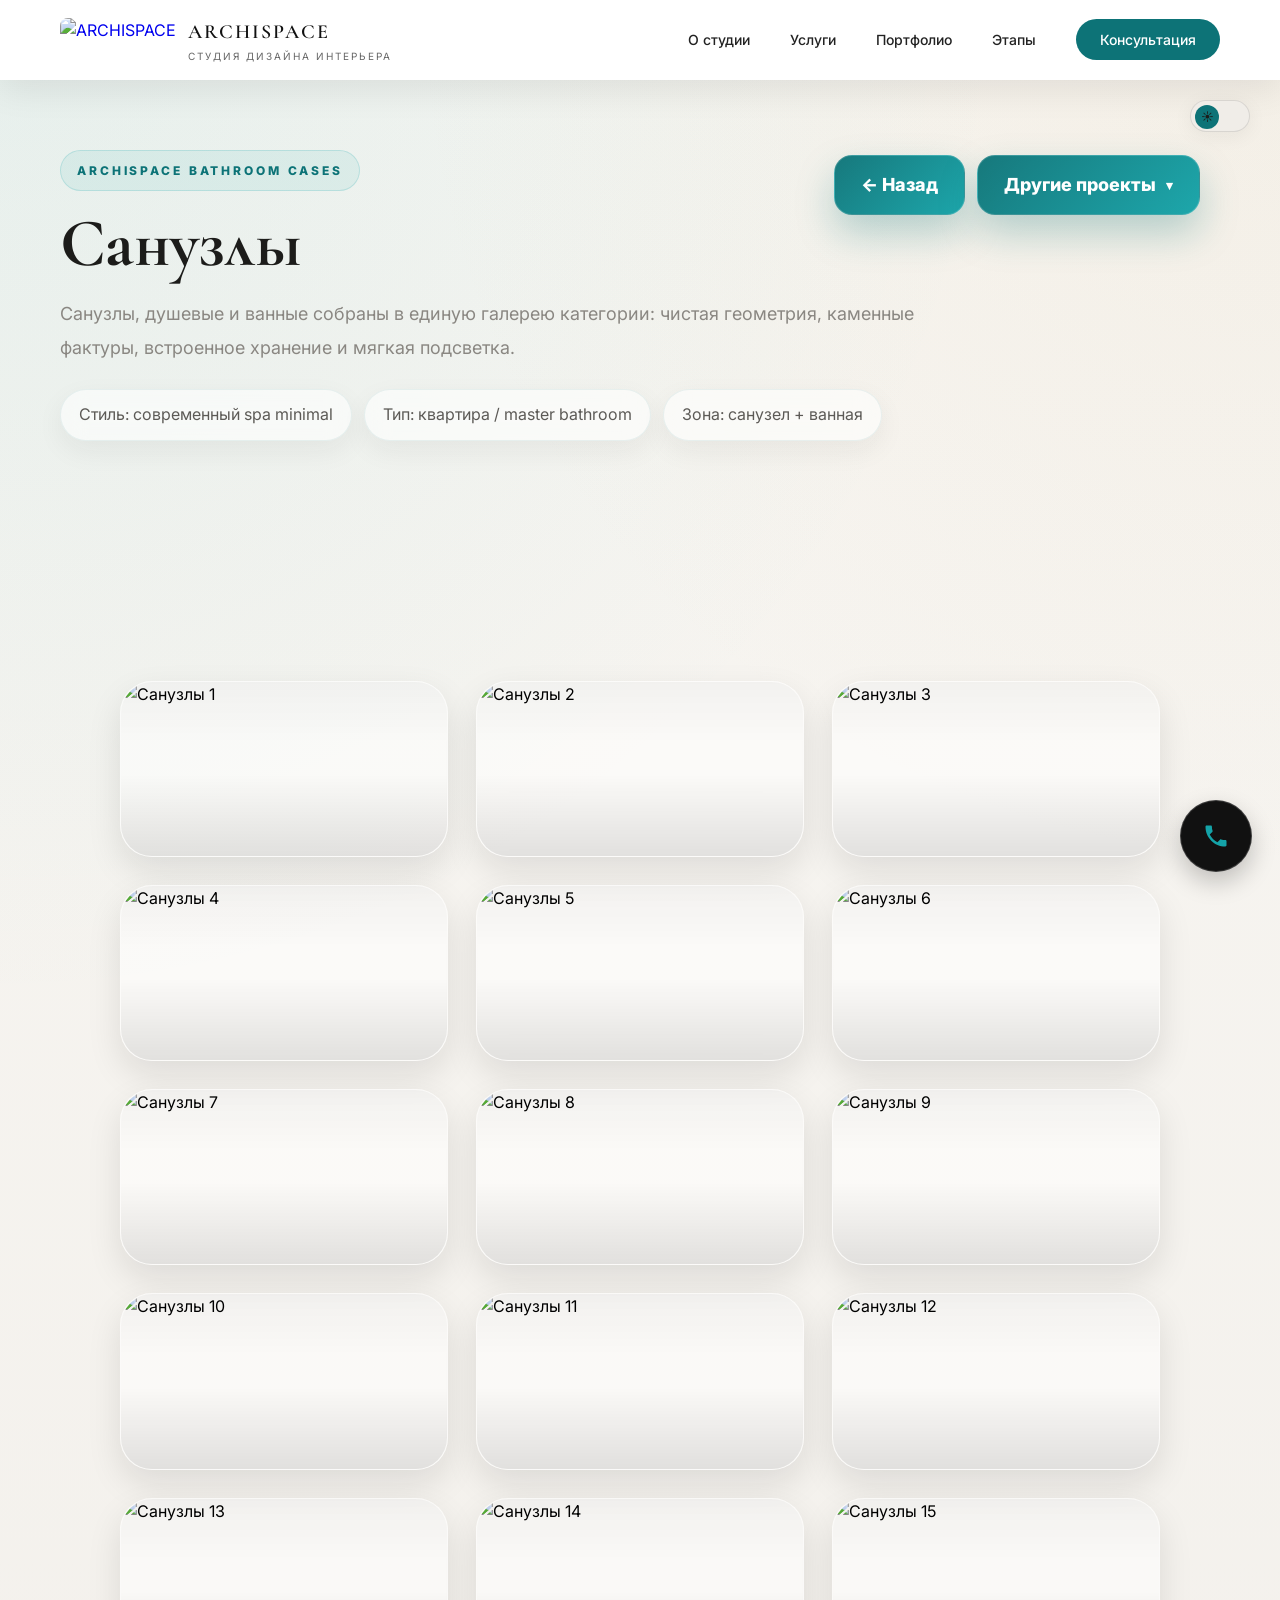
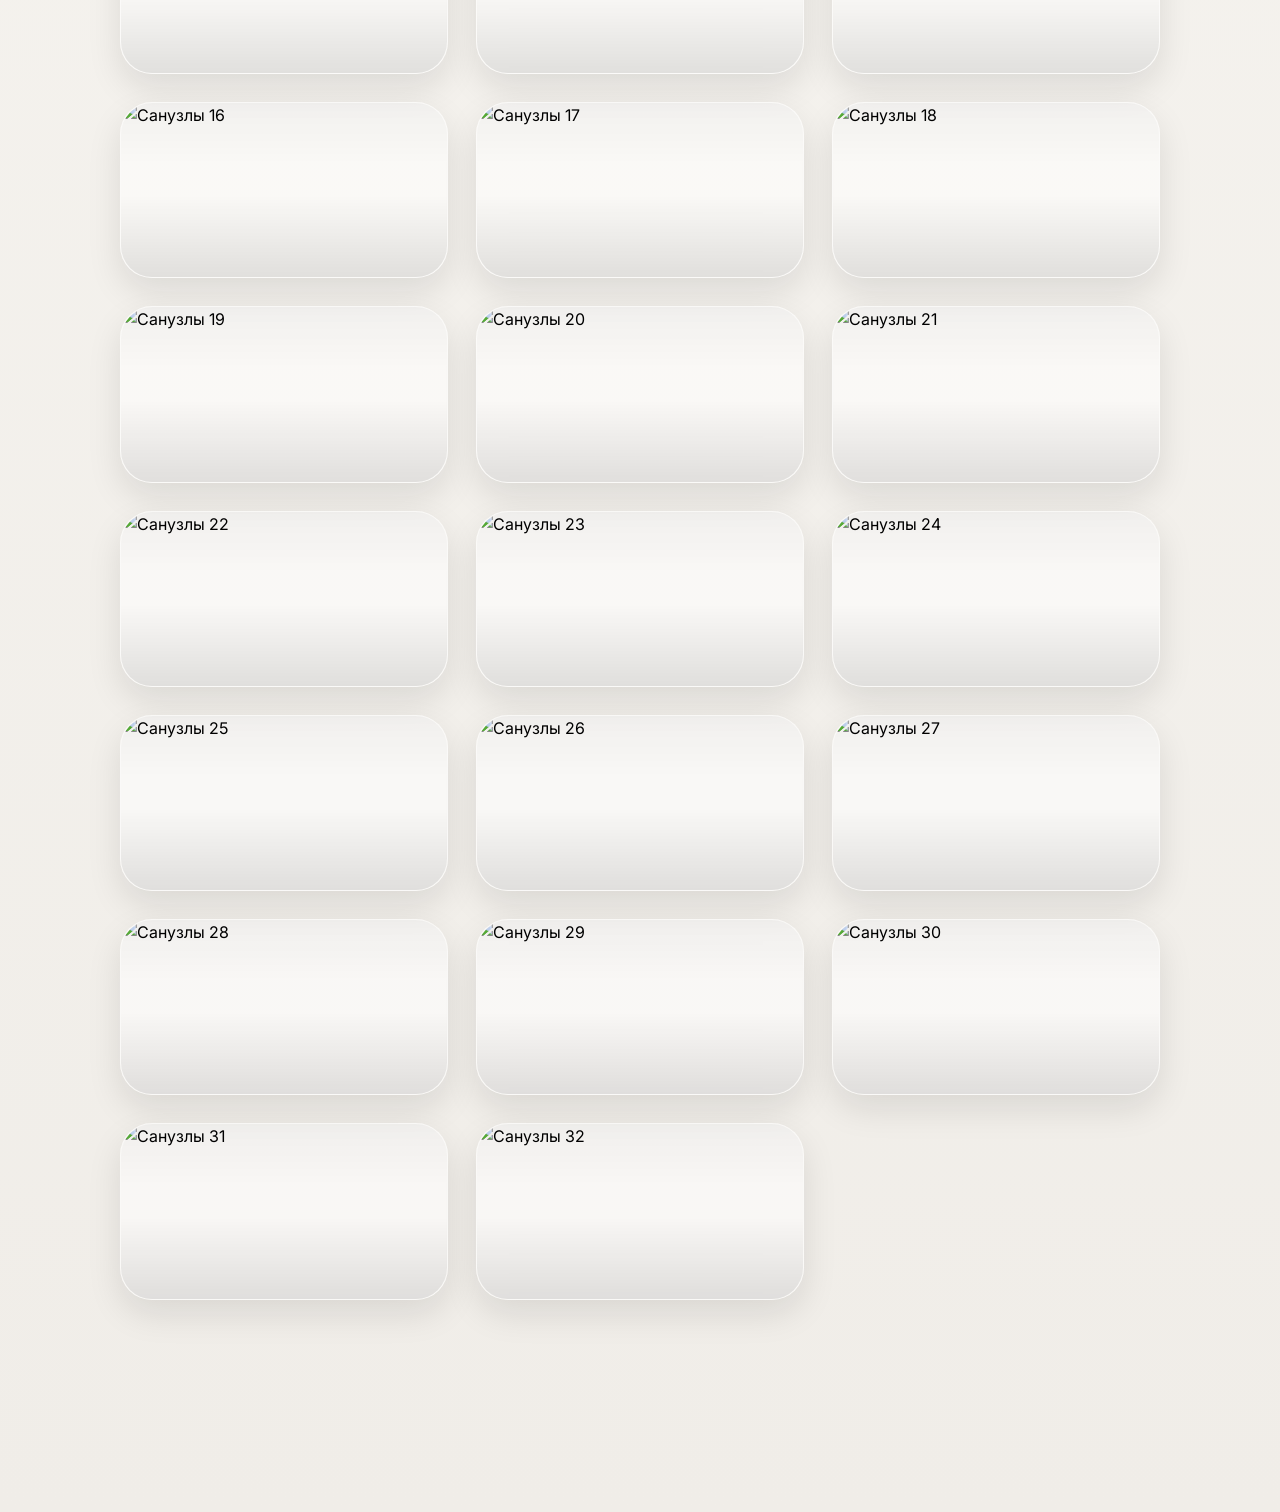
==== commit 6a271fb7: "Add files via upload" ====
--- a/portfolio-bathroom.html
+++ b/portfolio-bathroom.html
@@ -139,9 +139,32 @@
             <div class="lightbox-thumbs" id="lightboxThumbs"></div>
         </div>
     </div>
-
+    <div class="floating-contact" id="floatingContact">
+        <div class="floating-contact-menu">
+            <a href="https://wa.me/996555560204" target="_blank" rel="noopener noreferrer"
+                class="floating-contact-link" aria-label="WhatsApp">
+                <svg viewBox="0 0 32 32" fill="currentColor" aria-hidden="true">
+                    <path d="M16.01 3.2c-7.07 0-12.8 5.73-12.8 12.8 0 2.26.59 4.47 1.72 6.41L3.2 28.8l6.57-1.72a12.74 12.74 0 0 0 6.24 1.6h.01c7.07 0 12.8-5.73 12.8-12.8 0-3.43-1.34-6.65-3.77-9.07A12.73 12.73 0 0 0 16.01 3.2zm0 23.34h-.01a10.52 10.52 0 0 1-5.36-1.48l-.39-.23-3.9 1.02 1.04-3.8-.25-.39a10.56 10.56 0 0 1-1.63-5.64c0-5.86 4.77-10.63 10.64-10.63 2.84 0 5.51 1.11 7.52 3.12a10.56 10.56 0 0 1 3.12 7.51c0 5.86-4.77 10.63-10.63 10.63zm5.83-7.96c-.32-.16-1.89-.93-2.18-1.03-.29-.11-.5-.16-.71.16-.21.32-.81 1.03-.99 1.24-.18.21-.36.24-.68.08-.32-.16-1.35-.5-2.57-1.6-.95-.84-1.59-1.88-1.78-2.2-.18-.32-.02-.49.14-.65.14-.14.32-.36.48-.54.16-.18.21-.32.32-.53.11-.21.05-.4-.03-.56-.08-.16-.71-1.71-.97-2.34-.25-.61-.51-.53-.71-.54h-.6c-.21 0-.56.08-.85.4-.29.32-1.11 1.08-1.11 2.63 0 1.55 1.14 3.05 1.3 3.26.16.21 2.25 3.43 5.46 4.81.76.33 1.35.53 1.81.68.76.24 1.45.21 2 .13.61-.09 1.89-.77 2.16-1.52.27-.75.27-1.39.19-1.52-.08-.13-.29-.21-.61-.37z" />
+                </svg>
+            </a>
+            <a href="https://t.me/+996779519331" target="_blank" rel="noopener noreferrer"
+                class="floating-contact-link" aria-label="Telegram">
+                <svg viewBox="0 0 24 24" fill="currentColor" aria-hidden="true">
+                    <path d="M21.94 4.66c.15-.68-.52-1.24-1.14-.96L2.93 10.76c-.73.29-.69 1.34.06 1.57l4.54 1.42 1.76 5.49c.22.69 1.1.87 1.57.32l2.54-2.95 4.99 3.67c.61.45 1.48.11 1.63-.63l1.92-15zM9.15 13.32l8.8-5.56-6.92 6.84-.27 2.96-1.61-4.24z" />
+                </svg>
+            </a>
+        </div>
+        <button type="button" class="floating-contact-toggle" id="floatingContactToggle" aria-label="Открыть контакты">
+            <svg class="toggle-phone-icon" viewBox="0 0 24 24" fill="currentColor" aria-hidden="true">
+                <path d="M6.62 10.79c1.44 2.83 3.76 5.15 6.59 6.59l2.2-2.2c.27-.27.67-.36 1.02-.24 1.12.37 2.33.57 3.57.57.55 0 1 .45 1 1V20c0 .55-.45 1-1 1C10.61 21 3 13.39 3 4c0-.55.45-1 1-1h3.5c.55 0 1 .45 1 1 0 1.24.2 2.45.57 3.57.11.35.03.74-.25 1.02l-2.2 2.2z" />
+            </svg>
+            <span class="toggle-close">×</span>
+        </button>
+    </div>
+
     <script src="gallery-data.js" defer></script>
     <script src="project.js" defer></script>
 </body>
 
 </html>
+
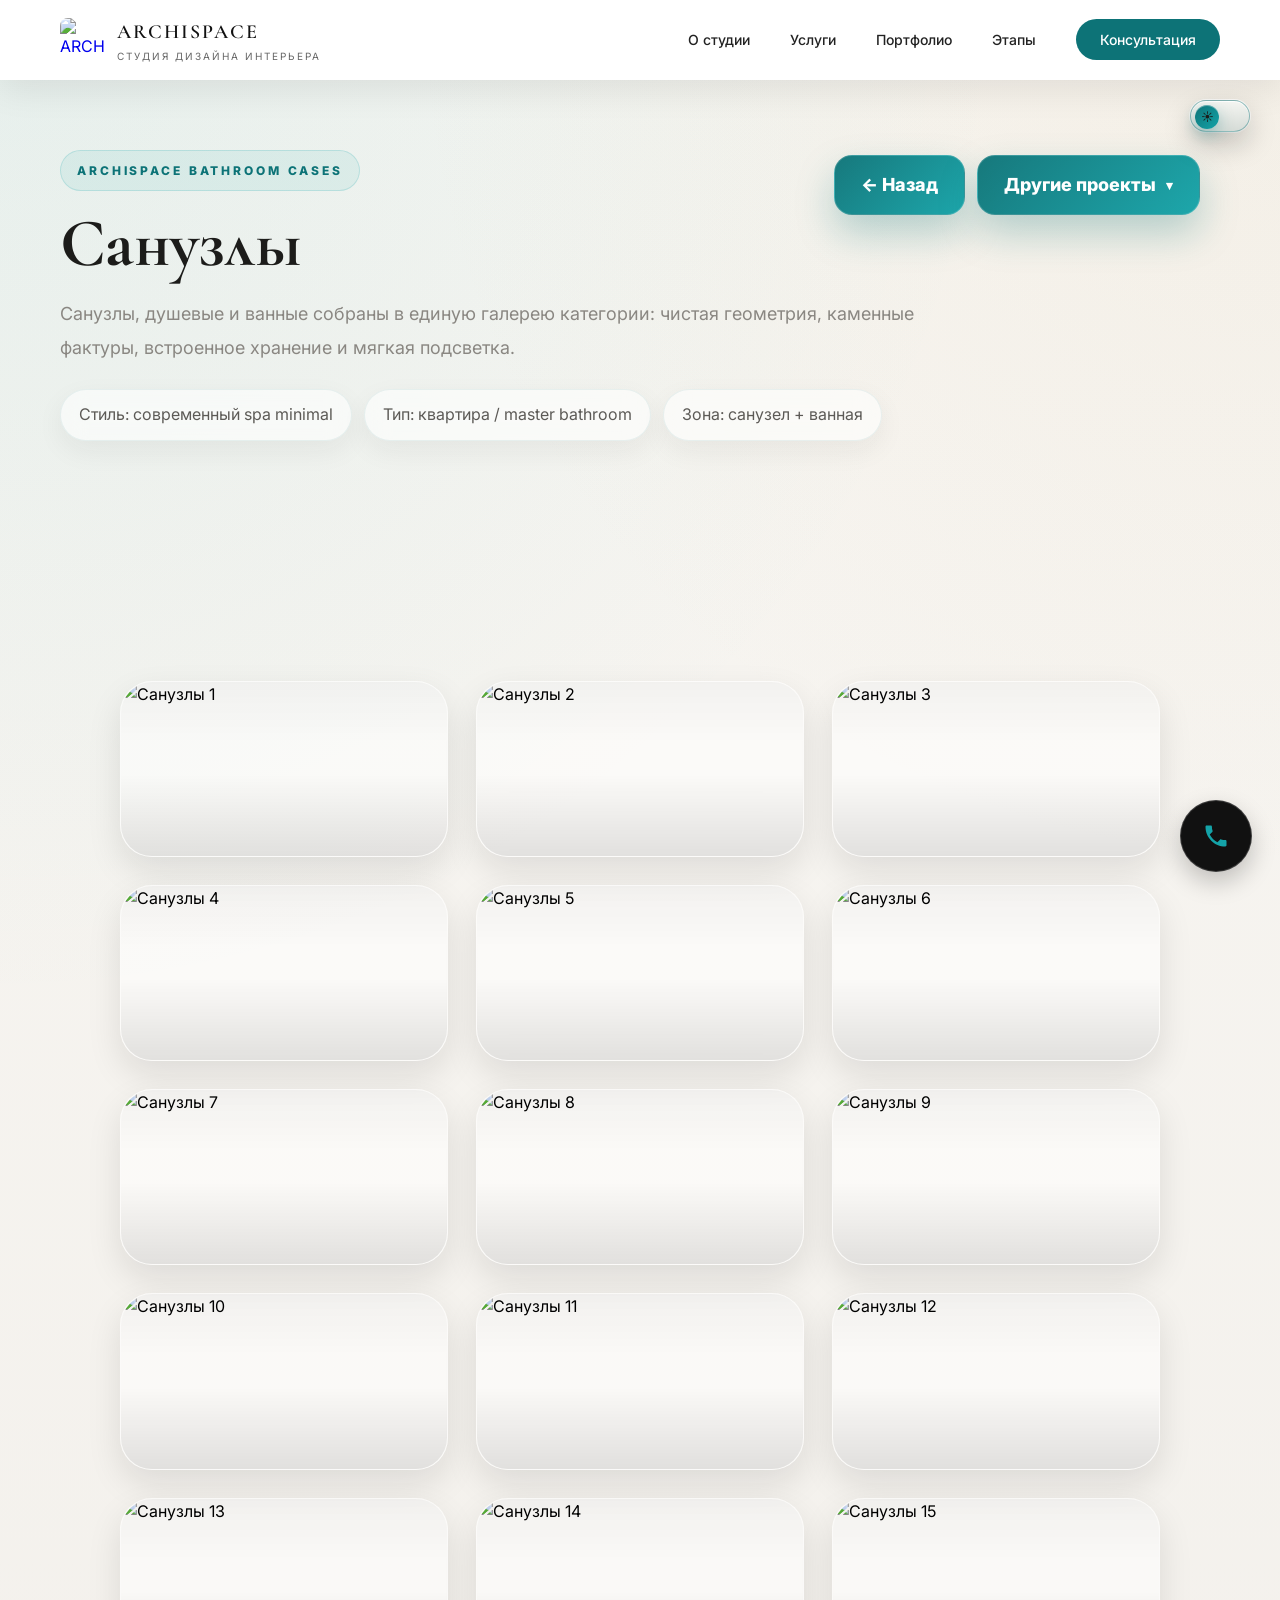
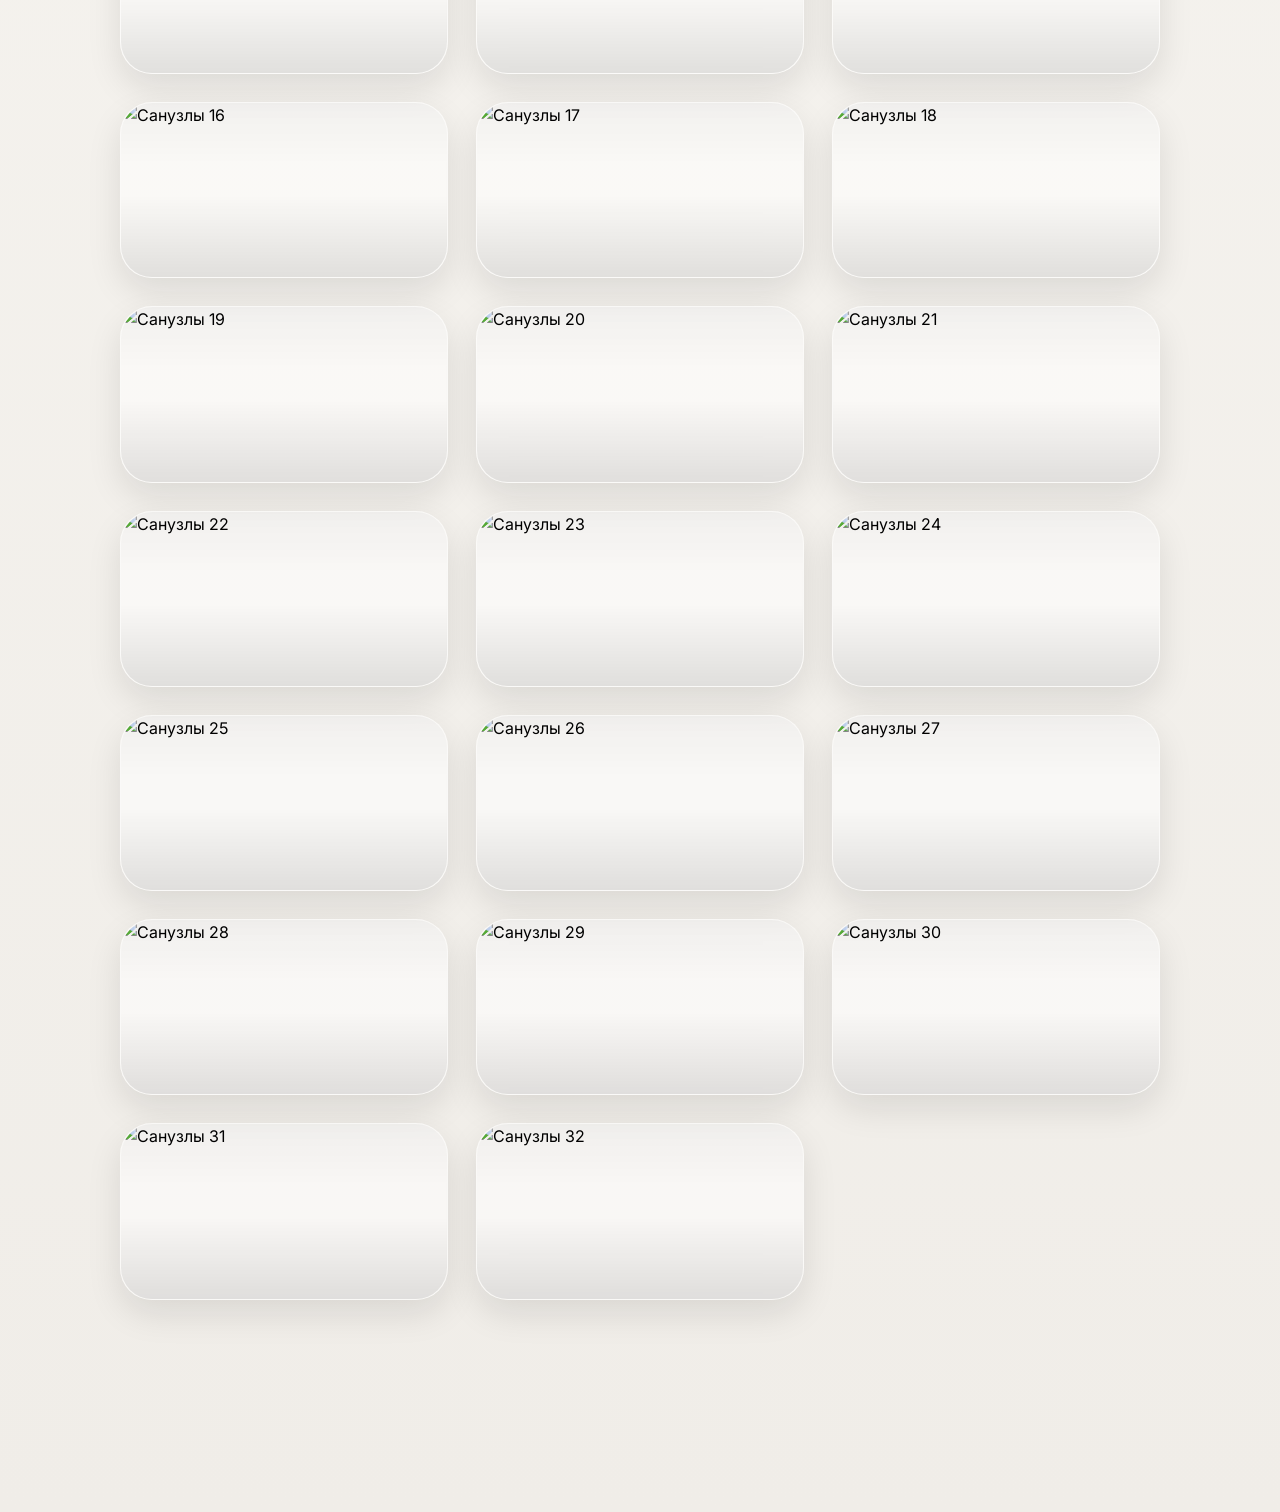
==== commit 979c5e37: "Add files via upload" ====
--- a/portfolio-bathroom.html
+++ b/portfolio-bathroom.html
@@ -4,7 +4,24 @@
 <head>
     <meta charset="UTF-8">
     <meta name="viewport" content="width=device-width, initial-scale=1.0">
-    <title>Санузлы | ARCHISPACE</title>
+    <title>Санузлы — дизайн интерьера | ARCHISPACE</title>
+    <meta name="description"
+        content="Портфолио ARCHISPACE: дизайн санузлов и ванных комнат. Галерея современных интерьерных решений для квартиры и дома.">
+    <link rel="canonical" href="https://archispace.kg/portfolio-bathroom.html">
+    <meta property="og:type" content="article">
+    <meta property="og:locale" content="ru_RU">
+    <meta property="og:site_name" content="ARCHISPACE">
+    <meta property="og:title" content="Санузлы — проект ARCHISPACE">
+    <meta property="og:description" content="Дизайн санузлов и ванных комнат в современном стиле.">
+    <meta property="og:url" content="https://archispace.kg/portfolio-bathroom.html">
+    <meta property="og:image" content="https://archispace.kg/portfolio/bathroom/duw01.jpg">
+    <meta name="twitter:card" content="summary_large_image">
+    <meta name="twitter:title" content="Санузлы — ARCHISPACE">
+    <meta name="twitter:description" content="Портфолио дизайна санузлов и ванных комнат.">
+    <meta name="twitter:image" content="https://archispace.kg/portfolio/bathroom/duw01.jpg">
+    <link rel="icon" type="image/png" href="images/logo.png">
+    <link rel="apple-touch-icon" href="images/logo.png">
+    <link rel="manifest" href="site.webmanifest">
     <link rel="preconnect" href="https://fonts.googleapis.com">
     <link rel="preconnect" href="https://fonts.gstatic.com" crossorigin>
     <link
@@ -12,6 +29,19 @@
         rel="stylesheet">
     <link rel="stylesheet" href="styles.css">
     <link rel="stylesheet" href="project.css">
+    <script type="application/ld+json">
+    {
+        "@context": "https://schema.org",
+        "@type": "CreativeWork",
+        "name": "Санузлы — проект ARCHISPACE",
+        "url": "https://archispace.kg/portfolio-bathroom.html",
+        "image": "https://archispace.kg/portfolio/bathroom/duw01.jpg",
+        "creator": {
+            "@type": "Organization",
+            "name": "ARCHISPACE"
+        }
+    }
+    </script>
 </head>
 
 <body>
@@ -26,7 +56,7 @@
 
     <nav class="navbar scrolled" id="navbar">
         <a href="index.html" class="logo">
-            <img decoding="async" src="images/logo.png" alt="ARCHISPACE">
+            <img decoding="async" src="images/logo.png" width="591" height="591" alt="ARCHISPACE">
             <div class="logo-text">
                 <span class="logo-title">ARCHISPACE</span>
                 <span class="logo-subtitle">Студия дизайна интерьера</span>
@@ -37,8 +67,12 @@
             <li><a href="index.html#services">Услуги</a></li>
             <li><a href="index.html#portfolio">Портфолио</a></li>
             <li><a href="index.html#process">Этапы</a></li>
-            <li><a href="index.html#contact" class="nav-cta">Консультация</a></li>
-        </ul>
+            <li><a href="index.html#contact" class="nav-cta">Консультация</a></li>
+        </ul>
+        <button class="mobile-menu-btn" id="mobileMenuBtn" type="button" aria-label="Открыть меню" aria-expanded="false">
+            <span></span>
+            <span></span>
+        </button>
     </nav>
 
     <main class="project-page">
@@ -130,7 +164,7 @@
                     <div class="lightbox-image-wrap" id="lightboxImageWrap">
                         <button class="lightbox-nav lightbox-prev" id="lightboxPrev" type="button"
                             aria-label="Предыдущее"><span>&#10094;</span></button>
-                        <img loading="lazy" decoding="async" id="lightboxImage" src="" alt="Preview">
+            <img loading="lazy" decoding="async" id="lightboxImage" alt="Фото проекта санузла ARCHISPACE">
                         <button class="lightbox-nav lightbox-next" id="lightboxNext" type="button"
                             aria-label="Следующее"><span>&#10095;</span></button>
                     </div>
@@ -168,3 +202,5 @@
 
 </html>
 
+
+
--- a/styles.css
+++ b/styles.css
@@ -5159,3 +5159,114 @@
         height: 24px !important;
     }
 }
+
+/* Clean mobile burger button */
+.mobile-menu-btn {
+    appearance: none;
+    -webkit-appearance: none;
+    width: 44px;
+    height: 44px;
+    align-items: center;
+    justify-content: center;
+    padding: 0 !important;
+    border: 0;
+    border-radius: 999px;
+    background: transparent !important;
+    box-shadow: none !important;
+    outline: none;
+}
+
+.mobile-menu-btn span {
+    display: block;
+    width: 22px;
+    height: 2px;
+    border-radius: 999px;
+    background: currentColor;
+}
+
+.navbar:not(.scrolled) .mobile-menu-btn,
+.project-body .navbar .mobile-menu-btn,
+[data-theme="dark"] .navbar .mobile-menu-btn {
+    color: #ffffff;
+}
+
+body:not([data-theme="dark"]):not(.project-body) .navbar.scrolled .mobile-menu-btn {
+    color: #111111;
+}
+
+.project-body:not([data-theme="dark"]) .navbar.scrolled .mobile-menu-btn {
+    color: #111111;
+}
+
+.project-body:not([data-theme="dark"]) .navbar.scrolled .mobile-menu-btn span {
+    background: #111111 !important;
+}
+
+.project-body[data-theme="dark"] .navbar.scrolled .mobile-menu-btn {
+    color: #ffffff;
+}
+
+.project-body[data-theme="dark"] .navbar.scrolled .mobile-menu-btn span {
+    background: #ffffff !important;
+}
+
+.mobile-menu-btn:focus-visible {
+    box-shadow: 0 0 0 3px rgba(20, 163, 168, 0.24) !important;
+}
+
+@media (hover: hover) {
+    .mobile-menu-btn:hover {
+        background: rgba(255, 255, 255, 0.08) !important;
+    }
+
+    body:not([data-theme="dark"]):not(.project-body) .navbar.scrolled .mobile-menu-btn:hover {
+        background: rgba(0, 0, 0, 0.06) !important;
+    }
+}
+
+/* Theme toggle contrast for light and dark surfaces */
+.theme-toggle {
+    border-radius: 999px;
+}
+
+.theme-toggle-track {
+    background: rgba(226, 229, 224, 0.96) !important;
+    border: 1px solid rgba(13, 115, 119, 0.32) !important;
+    box-shadow:
+        0 12px 28px rgba(12, 18, 18, 0.22),
+        0 0 0 1px rgba(255, 255, 255, 0.72),
+        inset 0 1px 0 rgba(255, 255, 255, 0.86) !important;
+    backdrop-filter: blur(14px);
+    -webkit-backdrop-filter: blur(14px);
+}
+
+body:not([data-theme="dark"]) .theme-toggle-track {
+    background: linear-gradient(180deg, rgba(244, 245, 241, 0.98), rgba(213, 219, 214, 0.98)) !important;
+    border-color: rgba(13, 115, 119, 0.42) !important;
+}
+
+.theme-toggle-thumb {
+    background: linear-gradient(135deg, #0d7377, #14a3a8) !important;
+    box-shadow:
+        0 6px 16px rgba(13, 115, 119, 0.34),
+        inset 0 1px 0 rgba(255, 255, 255, 0.35) !important;
+}
+
+[data-theme="dark"] .theme-toggle-track,
+.project-body[data-theme="dark"] .theme-toggle-track {
+    background: rgba(16, 18, 18, 0.9) !important;
+    border-color: rgba(255, 255, 255, 0.16) !important;
+    box-shadow:
+        0 12px 28px rgba(0, 0, 0, 0.42),
+        inset 0 1px 0 rgba(255, 255, 255, 0.08) !important;
+}
+
+[data-theme="dark"] .theme-toggle-thumb,
+.project-body[data-theme="dark"] .theme-toggle-thumb {
+    background: linear-gradient(135deg, #11a0a6, #0d7377) !important;
+}
+
+.theme-toggle:focus-visible .theme-toggle-track {
+    outline: 3px solid rgba(20, 163, 168, 0.24);
+    outline-offset: 3px;
+}
